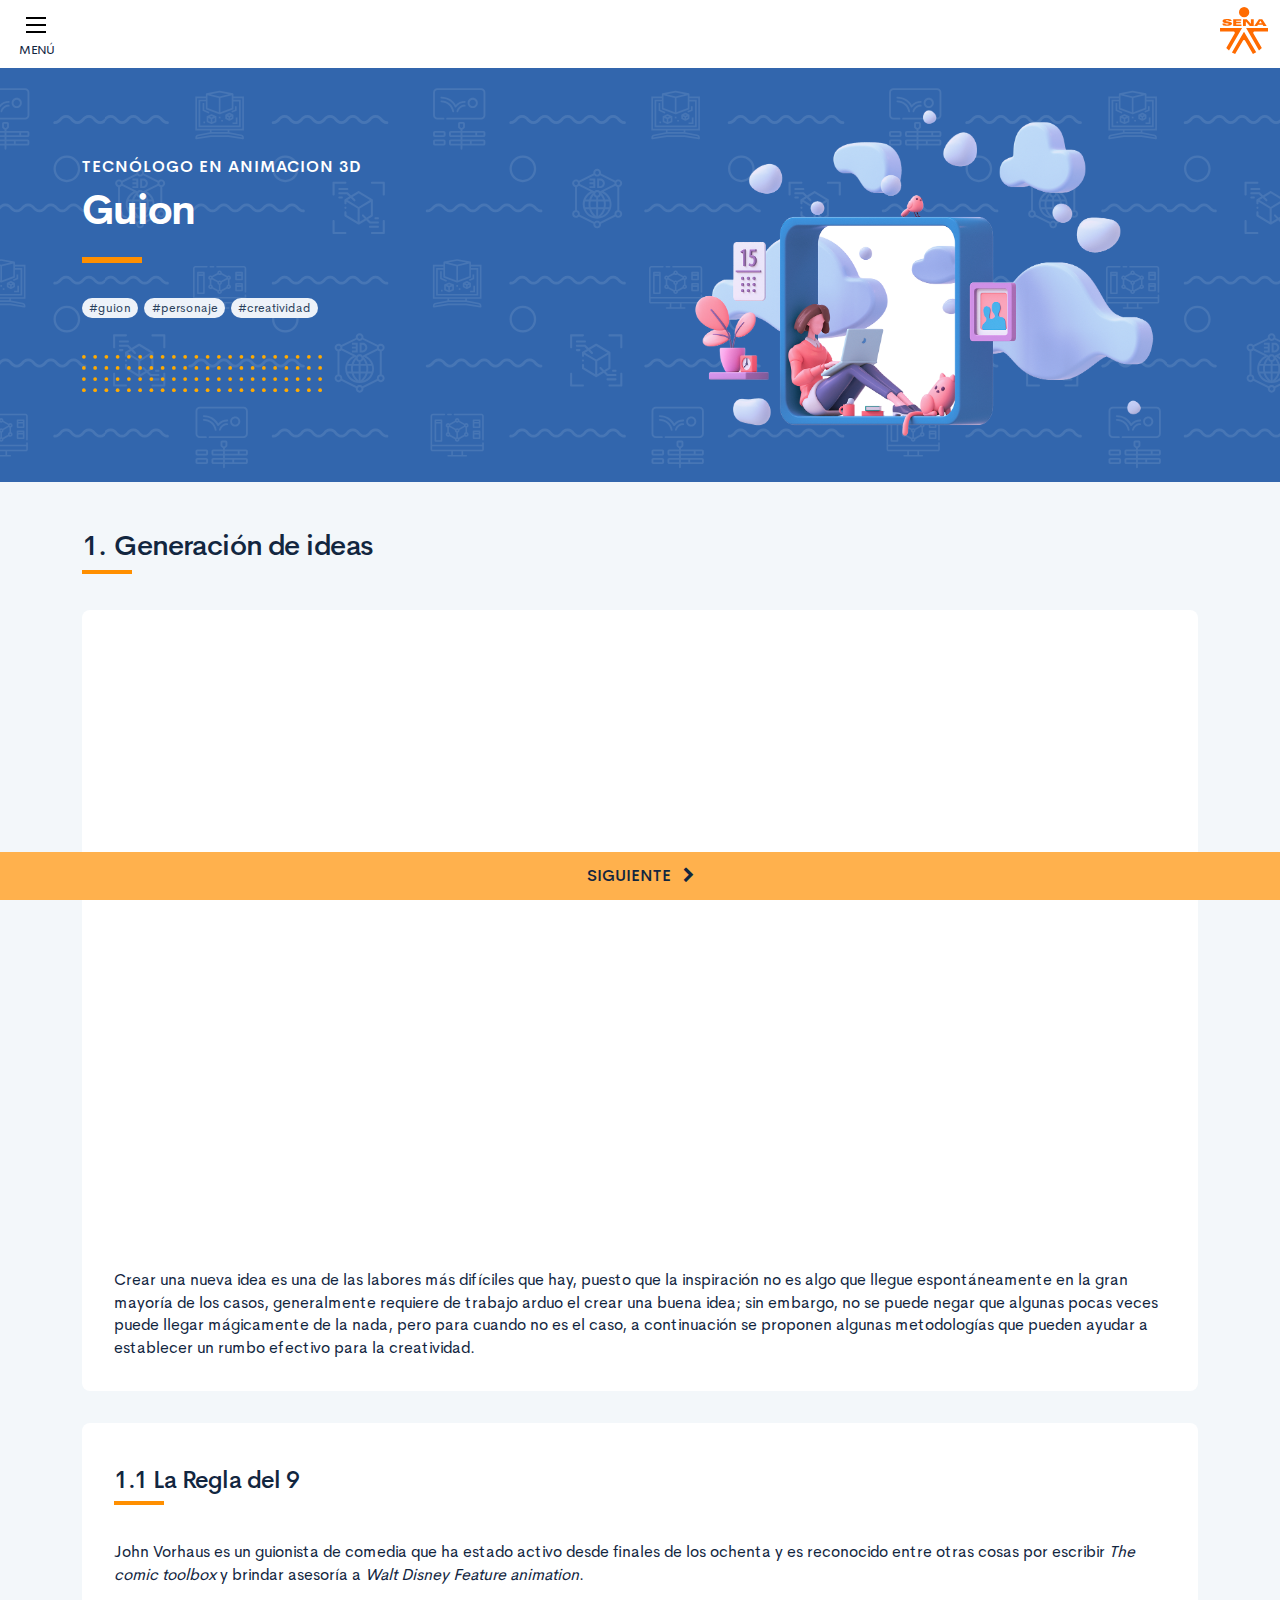
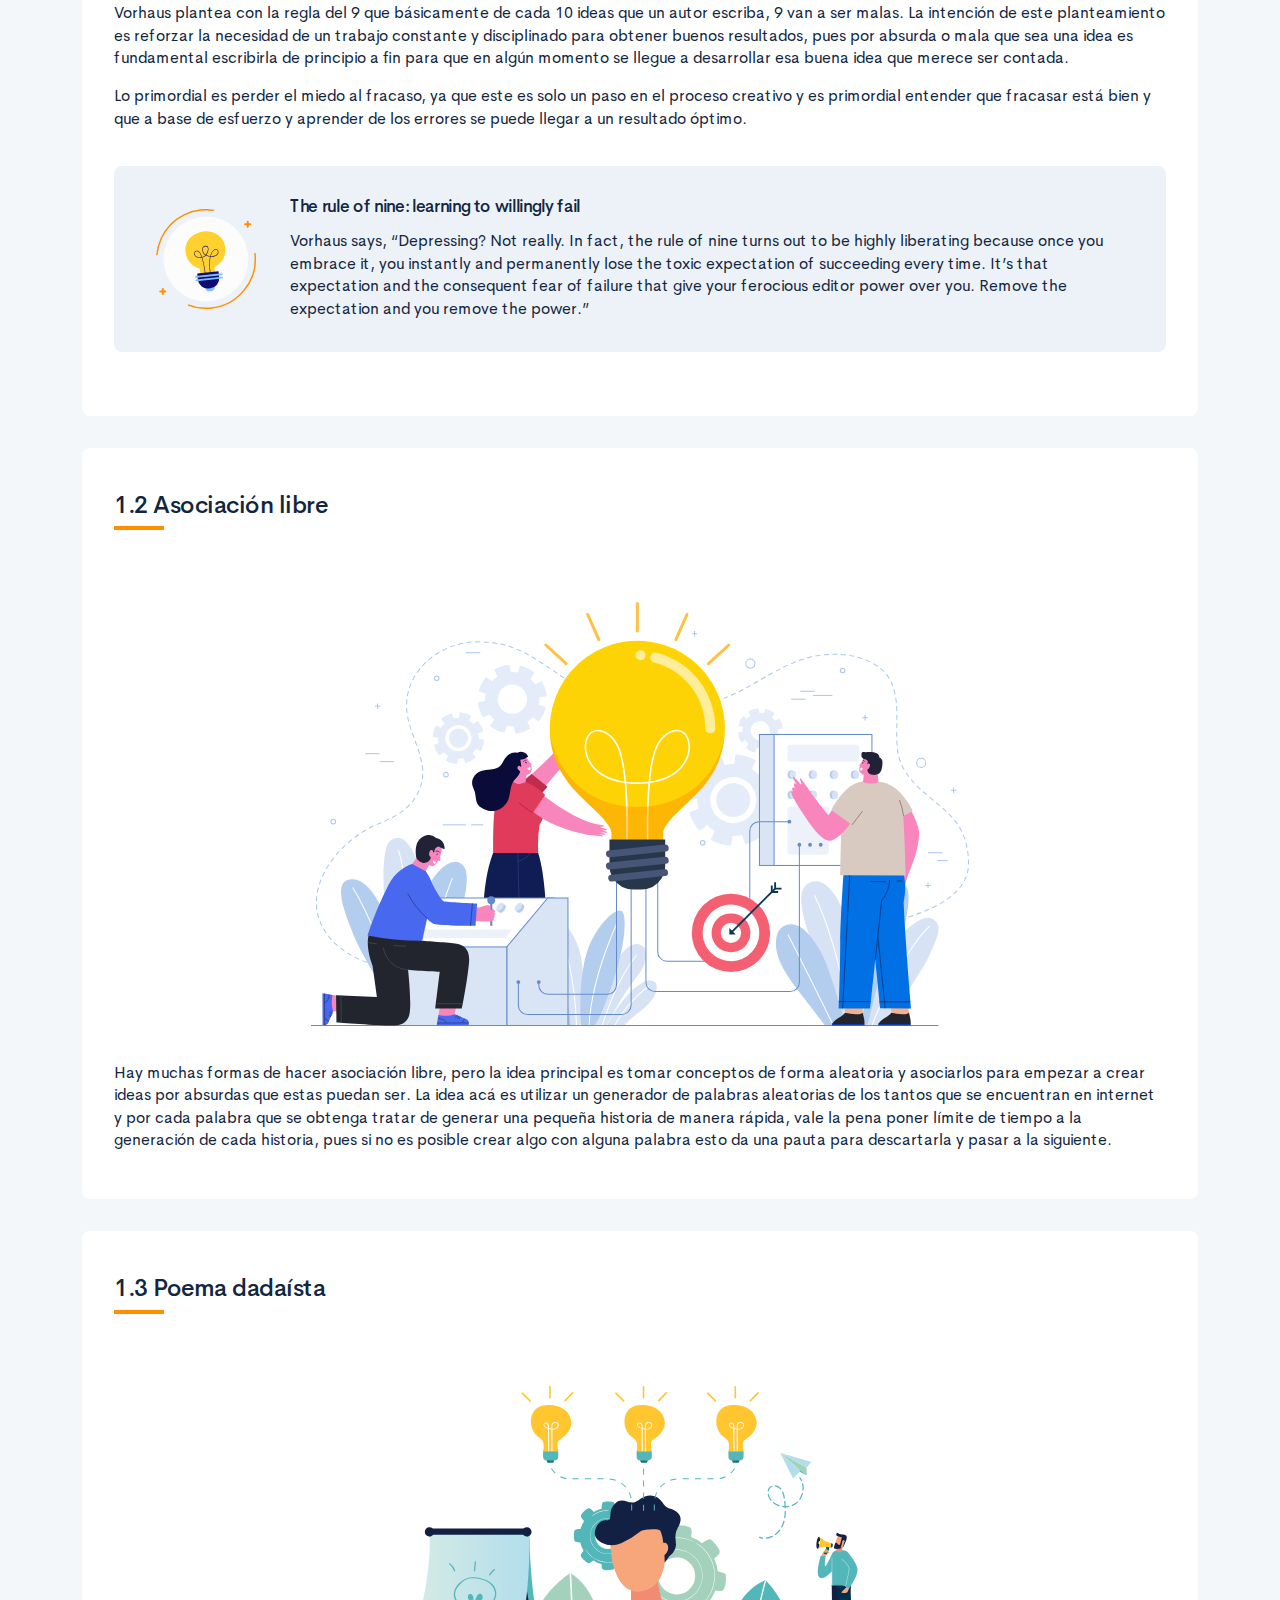
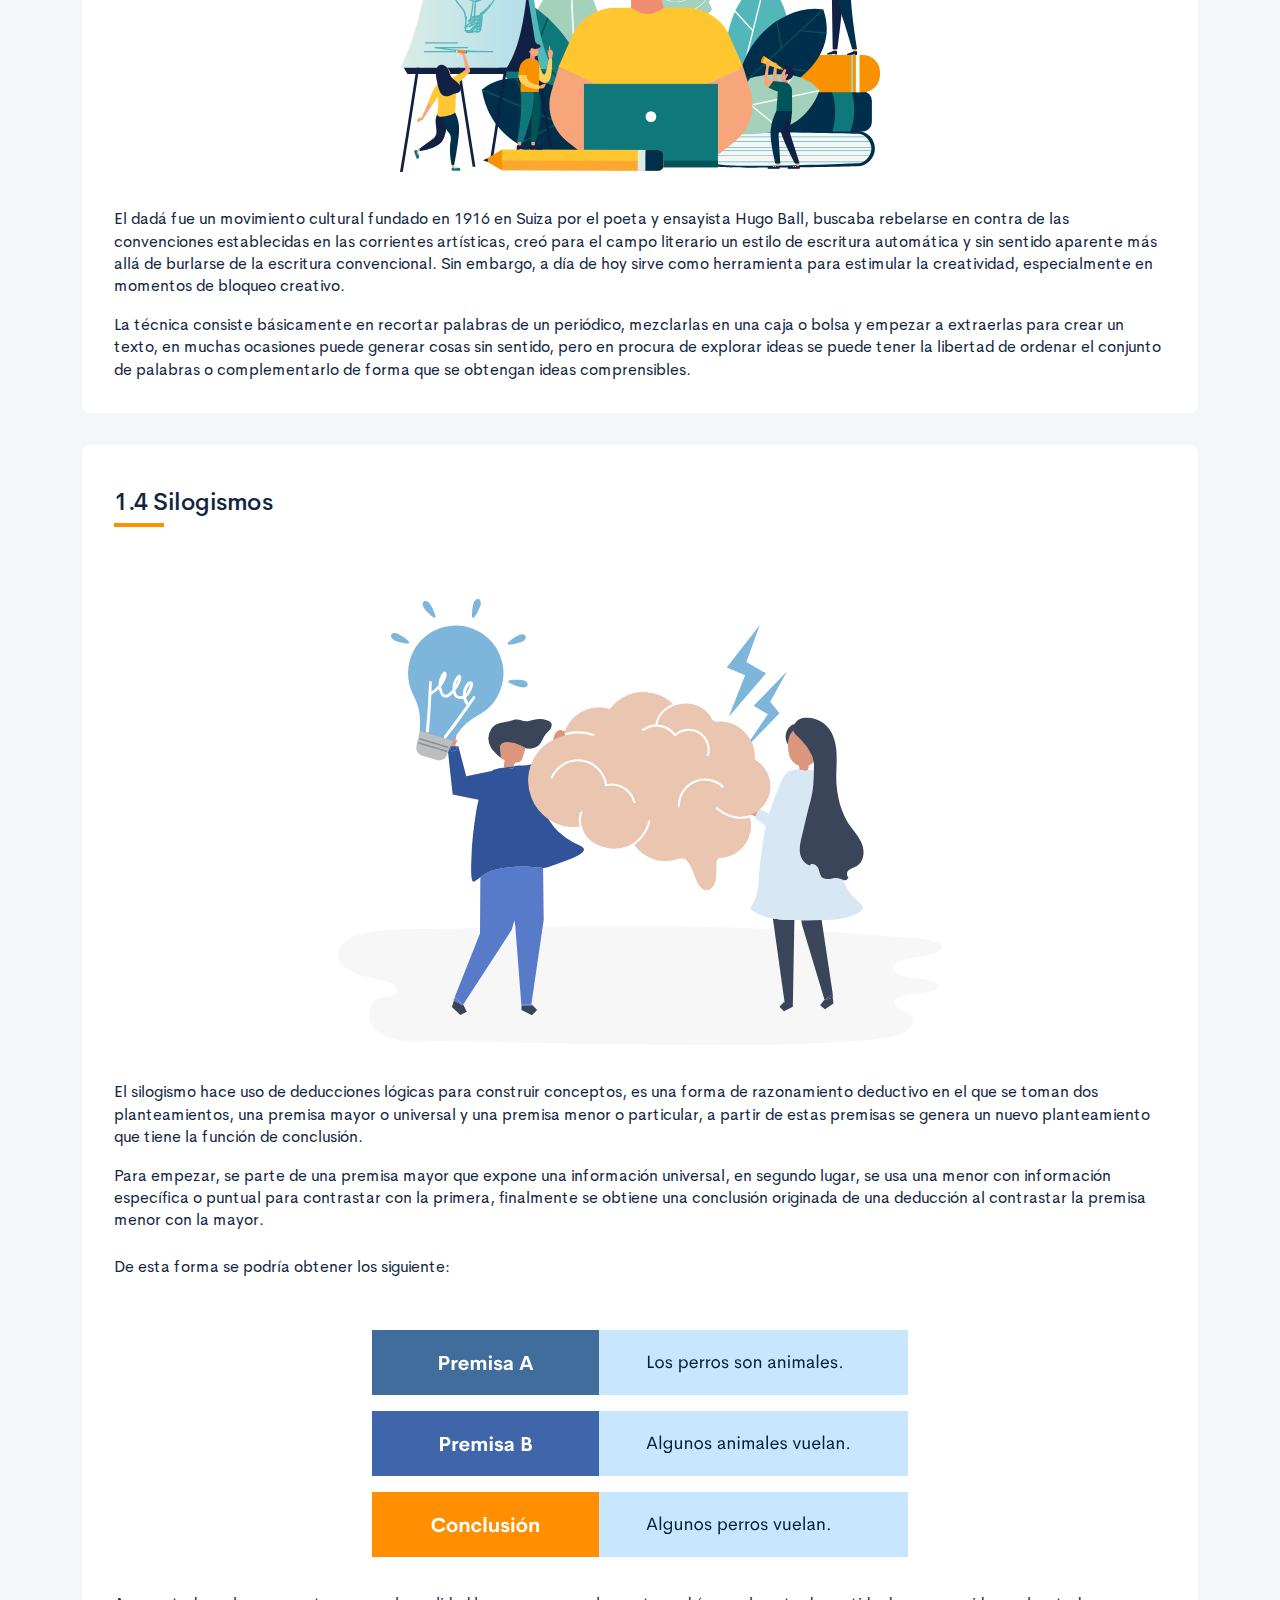
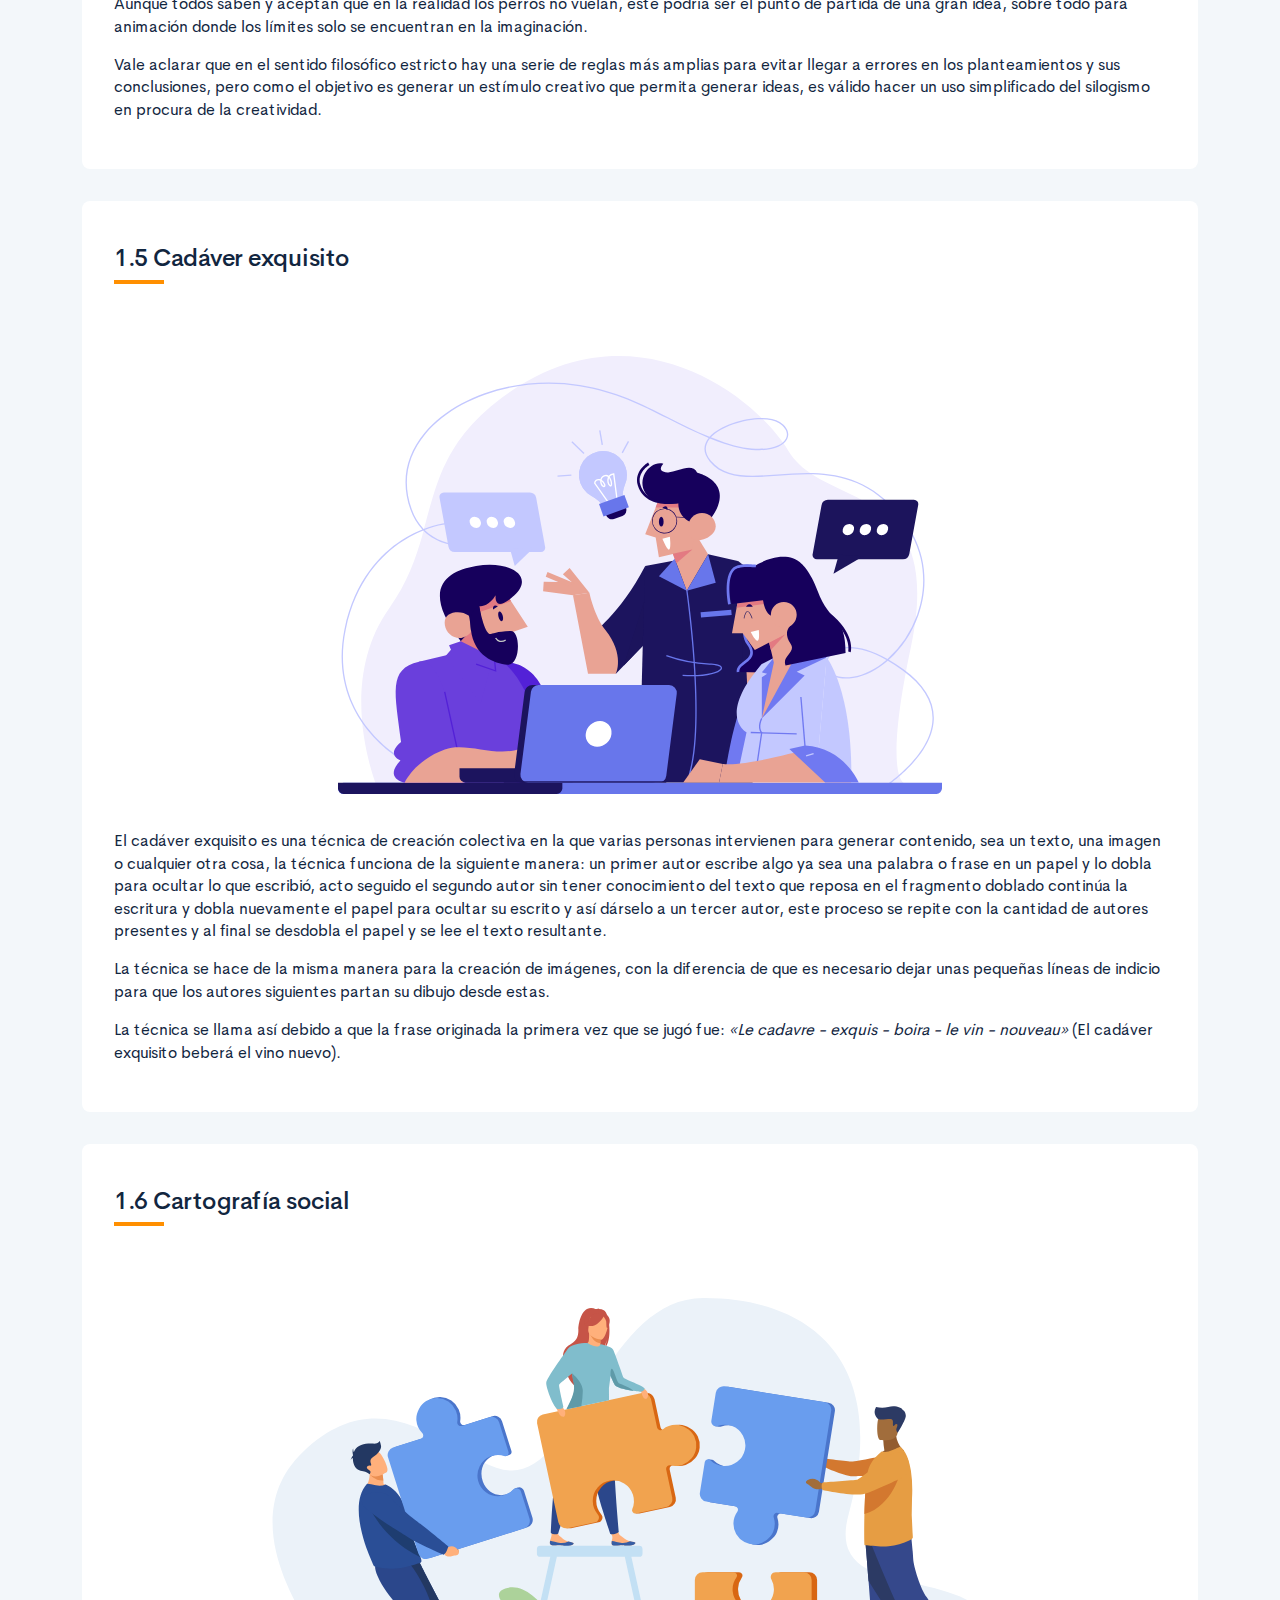
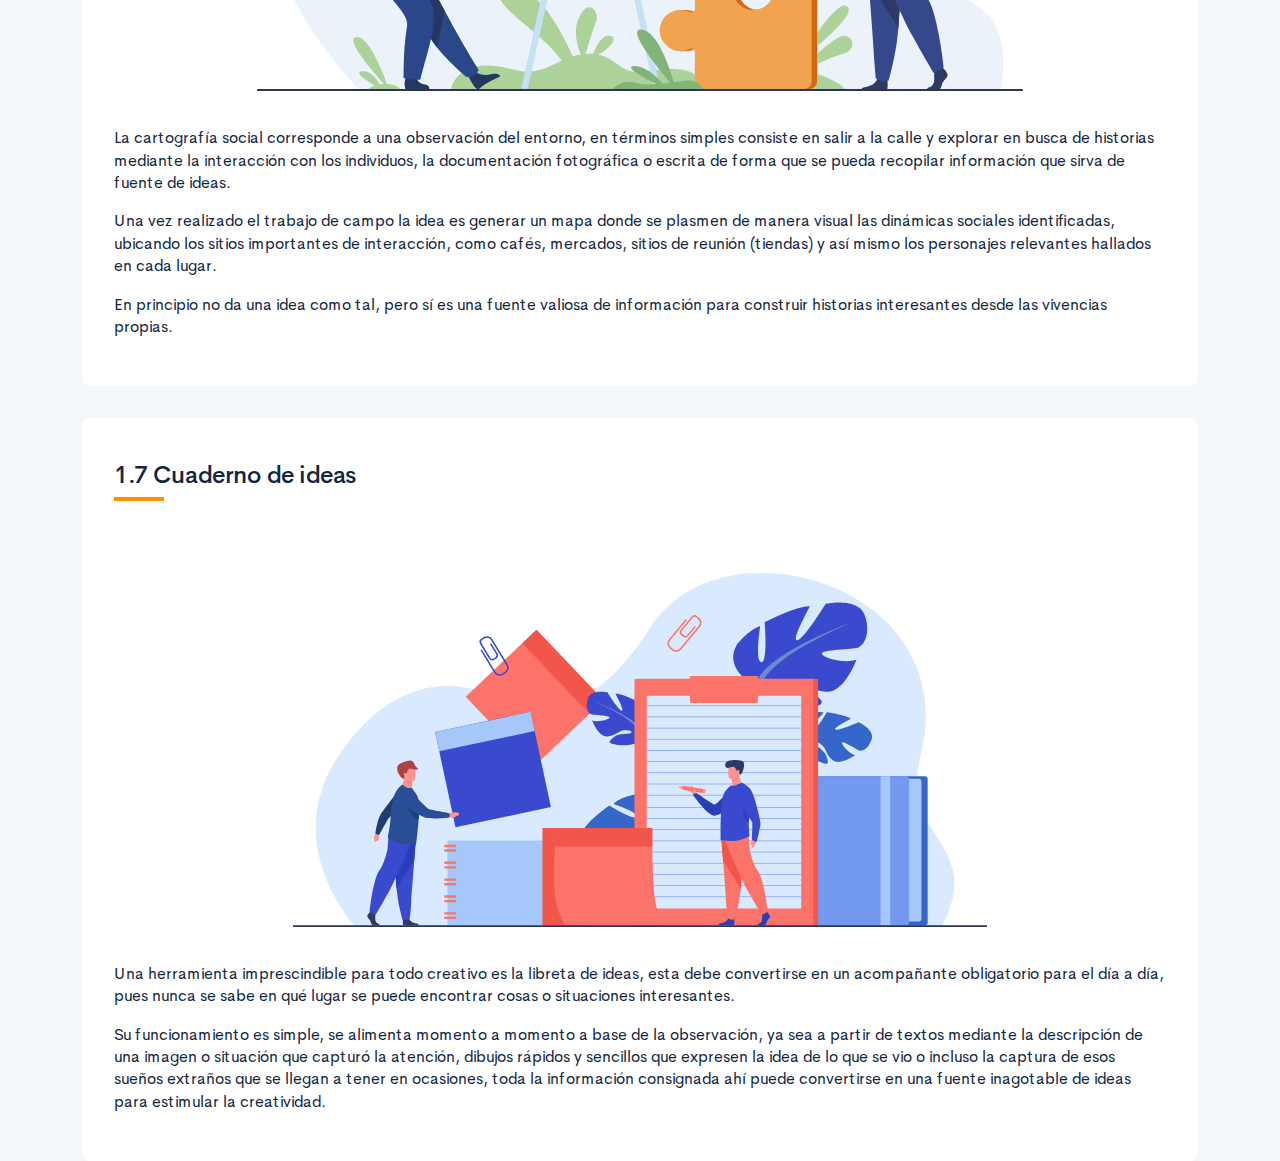
==== public/main.html @ d65a1744 "cargue inicial archivos" ====
<!DOCTYPE html>
<html lang="es">
    <head>
        <meta charset="UTF-8">
        <meta name="viewport" content="width=device-width, user-scalable=no, initial-scale=1.0, maximum-scale=1.0, minimum-scale=1.0">
        <title>Guion</title>
        <meta meta name="description" content="Equipo de Ecosistema de recursos educativos SENA encargado del desarrollo y rediseño de cursos virtuales de aprendizaje para el SENA.">
        <link rel="icon" type="image/svg+xml" href="assets/images/logos/senaLogo.svg">
        <link rel="stylesheet" href="assets/fonts/feather/feather.css">
        <link rel="stylesheet" href="assets/fonts/fontawesome/css/font-awesome.css">
        <link href="assets/css/fancybox.css" rel="stylesheet">
        <link href="assets/css/animate.css" rel="stylesheet">
        <link rel="stylesheet" href="assets/css/main.css">
    </head>
    <body class="theme-dark page-header-textura" id="page-main">
        <div class="page-main">
            <header class="sticky-top">
                <div class="page-topbar">
                    <div class="container-fluid">
                        <div class="d-flex justify-content-between align-items-center">
                            <div class="page-topbar__menu"><a class="page-topbar__menu-icon btn-menu-responsive" href="#"><span></span><span></span><span></span></a><span class="page-topbar__menu-title">MENÚ</span></div>
                            <div class="page-topbar__logo"><img class="img-fluid" src="assets/images/logos/senaLogo.svg" alt="Logo SENA"></div>
                        </div>
                    </div>
                </div>
            </header>
            <main class="mb-5">
                <div class="page-header" id="page-main-header">
                    <div class="page-textura">
                        <div class="container">
                            <div class="curso-portada">
                                <div class="row align-items-center">
                                    <div class="col-12 col-lg-6">
                                        <h3 class="curso-subtitulo" id="curso-titulo-componente">Tecnólogo en animacion 3D </h3>
                                        <h1 class="curso-titulo" id="curso-titulo-tema">Guion</h1>
                                        <div class="brand-line-primary"></div>
                                        <div class="keywords"><span class="badge badge-pill badge-light mr-2">#guion</span><span class="badge badge-pill badge-light mr-2">#personaje</span><span class="badge badge-pill badge-light mr-2">#creatividad</span></div>
                                        <div class="barra-dots mt-5"><img class="img-fluid" src="assets/images/header/icon_dots.svg" alt="alt" /></div>
                                    </div>
                                    <div class="col-12 col-lg-6 text-center">
                                        <div class="d-none d-lg-block"><img class="curso-imagen" src="assets/images/header/header_media.png" /></div>
                                    </div>
                                </div>
                            </div>
                        </div>
                    </div>
                </div>
                <div id="mainContent"></div>
            </main>
            <footer class="mt-5">
                <div class="page-control" id="page-control">
                    <div class="row justify-content-center align-items-center"><a class="page-control-link page-control-prev col py-3 text-center" id="back" href="#"><span>
                                <div class="fa fa-chevron-left mr-3"></div>Anterior
                            </span></a><a class="page-control-link page-control-next col py-3 text-center" id="next" href="#"><span>Siguiente<div class="fa fa-chevron-right ml-3"></div></span></a></div>
                </div>
            </footer>
        </div>
        <aside id="page-main-aside">
            <div class="aside-contenidos">
                <div class="aside-contenidos__header d-flex justify-content-between align-items-center">
                    <div class="aside-contenidos__titulo"><span> <i class="fa fa-list-ul mr-2"></i>Contenidos</span></div>
                    <div class="aside-contenidos__close d-md-none"><a class="page-main-aside__close icon btnclose m-0" href="#"></a></div>
                </div>
                <nav class="aside-contenidos__body">
                    <ul class="menu-main" id="menuMain"></ul>
                </nav>
            </div>
            <div class="aside-extra position-relative">
                <ul class="fixed-bottom menu-secondary" id="menuSecondary"></ul>
            </div>
        </aside>
        <script src="assets/js/vendor.js"></script>
        <script src="assets/js/global.js"> </script>
        <script src="assets/js/pages.js"> </script>
    </body>
</html>
---- public/assets/fonts/feather/feather.css ----
@font-face {
  font-family: 'Feather';
  src:
    url('fonts/Feather.ttf?sdxovp') format('truetype'),
    url('fonts/Feather.woff?sdxovp') format('woff'),
    url('fonts/Feather.svg?sdxovp#Feather') format('svg');
  font-weight: normal;
  font-style: normal;
}

.fe {
  /* use !important to prevent issues with browser extensions that change fonts */
  font-family: 'Feather' !important;
  speak: none;
  font-style: normal;
  font-weight: normal;
  font-variant: normal;
  text-transform: none;
  line-height: 1;

  /* Better Font Rendering =========== */
  -webkit-font-smoothing: antialiased;
  -moz-osx-font-smoothing: grayscale;
}

.fe-activity:before {
  content: "\e900";
}
.fe-airplay:before {
  content: "\e901";
}
.fe-alert-circle:before {
  content: "\e902";
}
.fe-alert-octagon:before {
  content: "\e903";
}
.fe-alert-triangle:before {
  content: "\e904";
}
.fe-align-center:before {
  content: "\e905";
}
.fe-align-justify:before {
  content: "\e906";
}
.fe-align-left:before {
  content: "\e907";
}
.fe-align-right:before {
  content: "\e908";
}
.fe-anchor:before {
  content: "\e909";
}
.fe-aperture:before {
  content: "\e90a";
}
.fe-archive:before {
  content: "\e90b";
}
.fe-arrow-down:before {
  content: "\e90c";
}
.fe-arrow-down-circle:before {
  content: "\e90d";
}
.fe-arrow-down-left:before {
  content: "\e90e";
}
.fe-arrow-down-right:before {
  content: "\e90f";
}
.fe-arrow-left:before {
  content: "\e910";
}
.fe-arrow-left-circle:before {
  content: "\e911";
}
.fe-arrow-right:before {
  content: "\e912";
}
.fe-arrow-right-circle:before {
  content: "\e913";
}
.fe-arrow-up:before {
  content: "\e914";
}
.fe-arrow-up-circle:before {
  content: "\e915";
}
.fe-arrow-up-left:before {
  content: "\e916";
}
.fe-arrow-up-right:before {
  content: "\e917";
}
.fe-at-sign:before {
  content: "\e918";
}
.fe-award:before {
  content: "\e919";
}
.fe-bar-chart:before {
  content: "\e91a";
}
.fe-bar-chart-2:before {
  content: "\e91b";
}
.fe-battery:before {
  content: "\e91c";
}
.fe-battery-charging:before {
  content: "\e91d";
}
.fe-bell:before {
  content: "\e91e";
}
.fe-bell-off:before {
  content: "\e91f";
}
.fe-bluetooth:before {
  content: "\e920";
}
.fe-bold:before {
  content: "\e921";
}
.fe-book:before {
  content: "\e922";
}
.fe-book-open:before {
  content: "\e923";
}
.fe-bookmark:before {
  content: "\e924";
}
.fe-box:before {
  content: "\e925";
}
.fe-briefcase:before {
  content: "\e926";
}
.fe-calendar:before {
  content: "\e927";
}
.fe-camera:before {
  content: "\e928";
}
.fe-camera-off:before {
  content: "\e929";
}
.fe-cast:before {
  content: "\e92a";
}
.fe-check:before {
  content: "\e92b";
}
.fe-check-circle:before {
  content: "\e92c";
}
.fe-check-square:before {
  content: "\e92d";
}
.fe-chevron-down:before {
  content: "\e92e";
}
.fe-chevron-left:before {
  content: "\e92f";
}
.fe-chevron-right:before {
  content: "\e930";
}
.fe-chevron-up:before {
  content: "\e931";
}
.fe-chevrons-down:before {
  content: "\e932";
}
.fe-chevrons-left:before {
  content: "\e933";
}
.fe-chevrons-right:before {
  content: "\e934";
}
.fe-chevrons-up:before {
  content: "\e935";
}
.fe-chrome:before {
  content: "\e936";
}
.fe-circle:before {
  content: "\e937";
}
.fe-clipboard:before {
  content: "\e938";
}
.fe-clock:before {
  content: "\e939";
}
.fe-cloud:before {
  content: "\e93a";
}
.fe-cloud-drizzle:before {
  content: "\e93b";
}
.fe-cloud-lightning:before {
  content: "\e93c";
}
.fe-cloud-off:before {
  content: "\e93d";
}
.fe-cloud-rain:before {
  content: "\e93e";
}
.fe-cloud-snow:before {
  content: "\e93f";
}
.fe-code:before {
  content: "\e940";
}
.fe-codepen:before {
  content: "\e941";
}
.fe-command:before {
  content: "\e942";
}
.fe-compass:before {
  content: "\e943";
}
.fe-copy:before {
  content: "\e944";
}
.fe-corner-down-left:before {
  content: "\e945";
}
.fe-corner-down-right:before {
  content: "\e946";
}
.fe-corner-left-down:before {
  content: "\e947";
}
.fe-corner-left-up:before {
  content: "\e948";
}
.fe-corner-right-down:before {
  content: "\e949";
}
.fe-corner-right-up:before {
  content: "\e94a";
}
.fe-corner-up-left:before {
  content: "\e94b";
}
.fe-corner-up-right:before {
  content: "\e94c";
}
.fe-cpu:before {
  content: "\e94d";
}
.fe-credit-card:before {
  content: "\e94e";
}
.fe-crop:before {
  content: "\e94f";
}
.fe-crosshair:before {
  content: "\e950";
}
.fe-database:before {
  content: "\e951";
}
.fe-delete:before {
  content: "\e952";
}
.fe-disc:before {
  content: "\e953";
}
.fe-dollar-sign:before {
  content: "\e954";
}
.fe-download:before {
  content: "\e955";
}
.fe-download-cloud:before {
  content: "\e956";
}
.fe-droplet:before {
  content: "\e957";
}
.fe-edit:before {
  content: "\e958";
}
.fe-edit-2:before {
  content: "\e959";
}
.fe-edit-3:before {
  content: "\e95a";
}
.fe-external-link:before {
  content: "\e95b";
}
.fe-eye:before {
  content: "\e95c";
}
.fe-eye-off:before {
  content: "\e95d";
}
.fe-facebook:before {
  content: "\e95e";
}
.fe-fast-forward:before {
  content: "\e95f";
}
.fe-feather:before {
  content: "\e960";
}
.fe-file:before {
  content: "\e961";
}
.fe-file-minus:before {
  content: "\e962";
}
.fe-file-plus:before {
  content: "\e963";
}
.fe-file-text:before {
  content: "\e964";
}
.fe-film:before {
  content: "\e965";
}
.fe-filter:before {
  content: "\e966";
}
.fe-flag:before {
  content: "\e967";
}
.fe-folder:before {
  content: "\e968";
}
.fe-folder-minus:before {
  content: "\e969";
}
.fe-folder-plus:before {
  content: "\e96a";
}
.fe-gift:before {
  content: "\e96b";
}
.fe-git-branch:before {
  content: "\e96c";
}
.fe-git-commit:before {
  content: "\e96d";
}
.fe-git-merge:before {
  content: "\e96e";
}
.fe-git-pull-request:before {
  content: "\e96f";
}
.fe-github:before {
  content: "\e970";
}
.fe-gitlab:before {
  content: "\e971";
}
.fe-globe:before {
  content: "\e972";
}
.fe-grid:before {
  content: "\e973";
}
.fe-hard-drive:before {
  content: "\e974";
}
.fe-hash:before {
  content: "\e975";
}
.fe-headphones:before {
  content: "\e976";
}
.fe-heart:before {
  content: "\e977";
}
.fe-help-circle:before {
  content: "\e978";
}
.fe-home:before {
  content: "\e979";
}
.fe-image:before {
  content: "\e97a";
}
.fe-inbox:before {
  content: "\e97b";
}
.fe-info:before {
  content: "\e97c";
}
.fe-instagram:before {
  content: "\e97d";
}
.fe-italic:before {
  content: "\e97e";
}
.fe-layers:before {
  content: "\e97f";
}
.fe-layout:before {
  content: "\e980";
}
.fe-life-buoy:before {
  content: "\e981";
}
.fe-link:before {
  content: "\e982";
}
.fe-link-2:before {
  content: "\e983";
}
.fe-linkedin:before {
  content: "\e984";
}
.fe-list:before {
  content: "\e985";
}
.fe-loader:before {
  content: "\e986";
}
.fe-lock:before {
  content: "\e987";
}
.fe-log-in:before {
  content: "\e988";
}
.fe-log-out:before {
  content: "\e989";
}
.fe-mail:before {
  content: "\e98a";
}
.fe-map:before {
  content: "\e98b";
}
.fe-map-pin:before {
  content: "\e98c";
}
.fe-maximize:before {
  content: "\e98d";
}
.fe-maximize-2:before {
  content: "\e98e";
}
.fe-menu:before {
  content: "\e98f";
}
.fe-message-circle:before {
  content: "\e990";
}
.fe-message-square:before {
  content: "\e991";
}
.fe-mic:before {
  content: "\e992";
}
.fe-mic-off:before {
  content: "\e993";
}
.fe-minimize:before {
  content: "\e994";
}
.fe-minimize-2:before {
  content: "\e995";
}
.fe-minus:before {
  content: "\e996";
}
.fe-minus-circle:before {
  content: "\e997";
}
.fe-minus-square:before {
  content: "\e998";
}
.fe-monitor:before {
  content: "\e999";
}
.fe-moon:before {
  content: "\e99a";
}
.fe-more-horizontal:before {
  content: "\e99b";
}
.fe-more-vertical:before {
  content: "\e99c";
}
.fe-move:before {
  content: "\e99d";
}
.fe-music:before {
  content: "\e99e";
}
.fe-navigation:before {
  content: "\e99f";
}
.fe-navigation-2:before {
  content: "\e9a0";
}
.fe-octagon:before {
  content: "\e9a1";
}
.fe-package:before {
  content: "\e9a2";
}
.fe-paperclip:before {
  content: "\e9a3";
}
.fe-pause:before {
  content: "\e9a4";
}
.fe-pause-circle:before {
  content: "\e9a5";
}
.fe-percent:before {
  content: "\e9a6";
}
.fe-phone:before {
  content: "\e9a7";
}
.fe-phone-call:before {
  content: "\e9a8";
}
.fe-phone-forwarded:before {
  content: "\e9a9";
}
.fe-phone-incoming:before {
  content: "\e9aa";
}
.fe-phone-missed:before {
  content: "\e9ab";
}
.fe-phone-off:before {
  content: "\e9ac";
}
.fe-phone-outgoing:before {
  content: "\e9ad";
}
.fe-pie-chart:before {
  content: "\e9ae";
}
.fe-play:before {
  content: "\e9af";
}
.fe-play-circle:before {
  content: "\e9b0";
}
.fe-plus:before {
  content: "\e9b1";
}
.fe-plus-circle:before {
  content: "\e9b2";
}
.fe-plus-square:before {
  content: "\e9b3";
}
.fe-pocket:before {
  content: "\e9b4";
}
.fe-power:before {
  content: "\e9b5";
}
.fe-printer:before {
  content: "\e9b6";
}
.fe-radio:before {
  content: "\e9b7";
}
.fe-refresh-ccw:before {
  content: "\e9b8";
}
.fe-refresh-cw:before {
  content: "\e9b9";
}
.fe-repeat:before {
  content: "\e9ba";
}
.fe-rewind:before {
  content: "\e9bb";
}
.fe-rotate-ccw:before {
  content: "\e9bc";
}
.fe-rotate-cw:before {
  content: "\e9bd";
}
.fe-rss:before {
  content: "\e9be";
}
.fe-save:before {
  content: "\e9bf";
}
.fe-scissors:before {
  content: "\e9c0";
}
.fe-search:before {
  content: "\e9c1";
}
.fe-send:before {
  content: "\e9c2";
}
.fe-server:before {
  content: "\e9c3";
}
.fe-settings:before {
  content: "\e9c4";
}
.fe-share:before {
  content: "\e9c5";
}
.fe-share-2:before {
  content: "\e9c6";
}
.fe-shield:before {
  content: "\e9c7";
}
.fe-shield-off:before {
  content: "\e9c8";
}
.fe-shopping-bag:before {
  content: "\e9c9";
}
.fe-shopping-cart:before {
  content: "\e9ca";
}
.fe-shuffle:before {
  content: "\e9cb";
}
.fe-sidebar:before {
  content: "\e9cc";
}
.fe-skip-back:before {
  content: "\e9cd";
}
.fe-skip-forward:before {
  content: "\e9ce";
}
.fe-slack:before {
  content: "\e9cf";
}
.fe-slash:before {
  content: "\e9d0";
}
.fe-sliders:before {
  content: "\e9d1";
}
.fe-smartphone:before {
  content: "\e9d2";
}
.fe-speaker:before {
  content: "\e9d3";
}
.fe-square:before {
  content: "\e9d4";
}
.fe-star:before {
  content: "\e9d5";
}
.fe-stop-circle:before {
  content: "\e9d6";
}
.fe-sun:before {
  content: "\e9d7";
}
.fe-sunrise:before {
  content: "\e9d8";
}
.fe-sunset:before {
  content: "\e9d9";
}
.fe-tablet:before {
  content: "\e9da";
}
.fe-tag:before {
  content: "\e9db";
}
.fe-target:before {
  content: "\e9dc";
}
.fe-terminal:before {
  content: "\e9dd";
}
.fe-thermometer:before {
  content: "\e9de";
}
.fe-thumbs-down:before {
  content: "\e9df";
}
.fe-thumbs-up:before {
  content: "\e9e0";
}
.fe-toggle-left:before {
  content: "\e9e1";
}
.fe-toggle-right:before {
  content: "\e9e2";
}
.fe-trash:before {
  content: "\e9e3";
}
.fe-trash-2:before {
  content: "\e9e4";
}
.fe-trending-down:before {
  content: "\e9e5";
}
.fe-trending-up:before {
  content: "\e9e6";
}
.fe-triangle:before {
  content: "\e9e7";
}
.fe-truck:before {
  content: "\e9e8";
}
.fe-tv:before {
  content: "\e9e9";
}
.fe-twitter:before {
  content: "\e9ea";
}
.fe-type:before {
  content: "\e9eb";
}
.fe-umbrella:before {
  content: "\e9ec";
}
.fe-underline:before {
  content: "\e9ed";
}
.fe-unlock:before {
  content: "\e9ee";
}
.fe-upload:before {
  content: "\e9ef";
}
.fe-upload-cloud:before {
  content: "\e9f0";
}
.fe-user:before {
  content: "\e9f1";
}
.fe-user-check:before {
  content: "\e9f2";
}
.fe-user-minus:before {
  content: "\e9f3";
}
.fe-user-plus:before {
  content: "\e9f4";
}
.fe-user-x:before {
  content: "\e9f5";
}
.fe-users:before {
  content: "\e9f6";
}
.fe-video:before {
  content: "\e9f7";
}
.fe-video-off:before {
  content: "\e9f8";
}
.fe-voicemail:before {
  content: "\e9f9";
}
.fe-volume:before {
  content: "\e9fa";
}
.fe-volume-1:before {
  content: "\e9fb";
}
.fe-volume-2:before {
  content: "\e9fc";
}
.fe-volume-x:before {
  content: "\e9fd";
}
.fe-watch:before {
  content: "\e9fe";
}
.fe-wifi:before {
  content: "\e9ff";
}
.fe-wifi-off:before {
  content: "\ea00";
}
.fe-wind:before {
  content: "\ea01";
}
.fe-x:before {
  content: "\ea02";
}
.fe-x-circle:before {
  content: "\ea03";
}
.fe-x-square:before {
  content: "\ea04";
}
.fe-youtube:before {
  content: "\ea05";
}
.fe-zap:before {
  content: "\ea06";
}
.fe-zap-off:before {
  content: "\ea07";
}
.fe-zoom-in:before {
  content: "\ea08";
}
.fe-zoom-out:before {
  content: "\ea09";
}
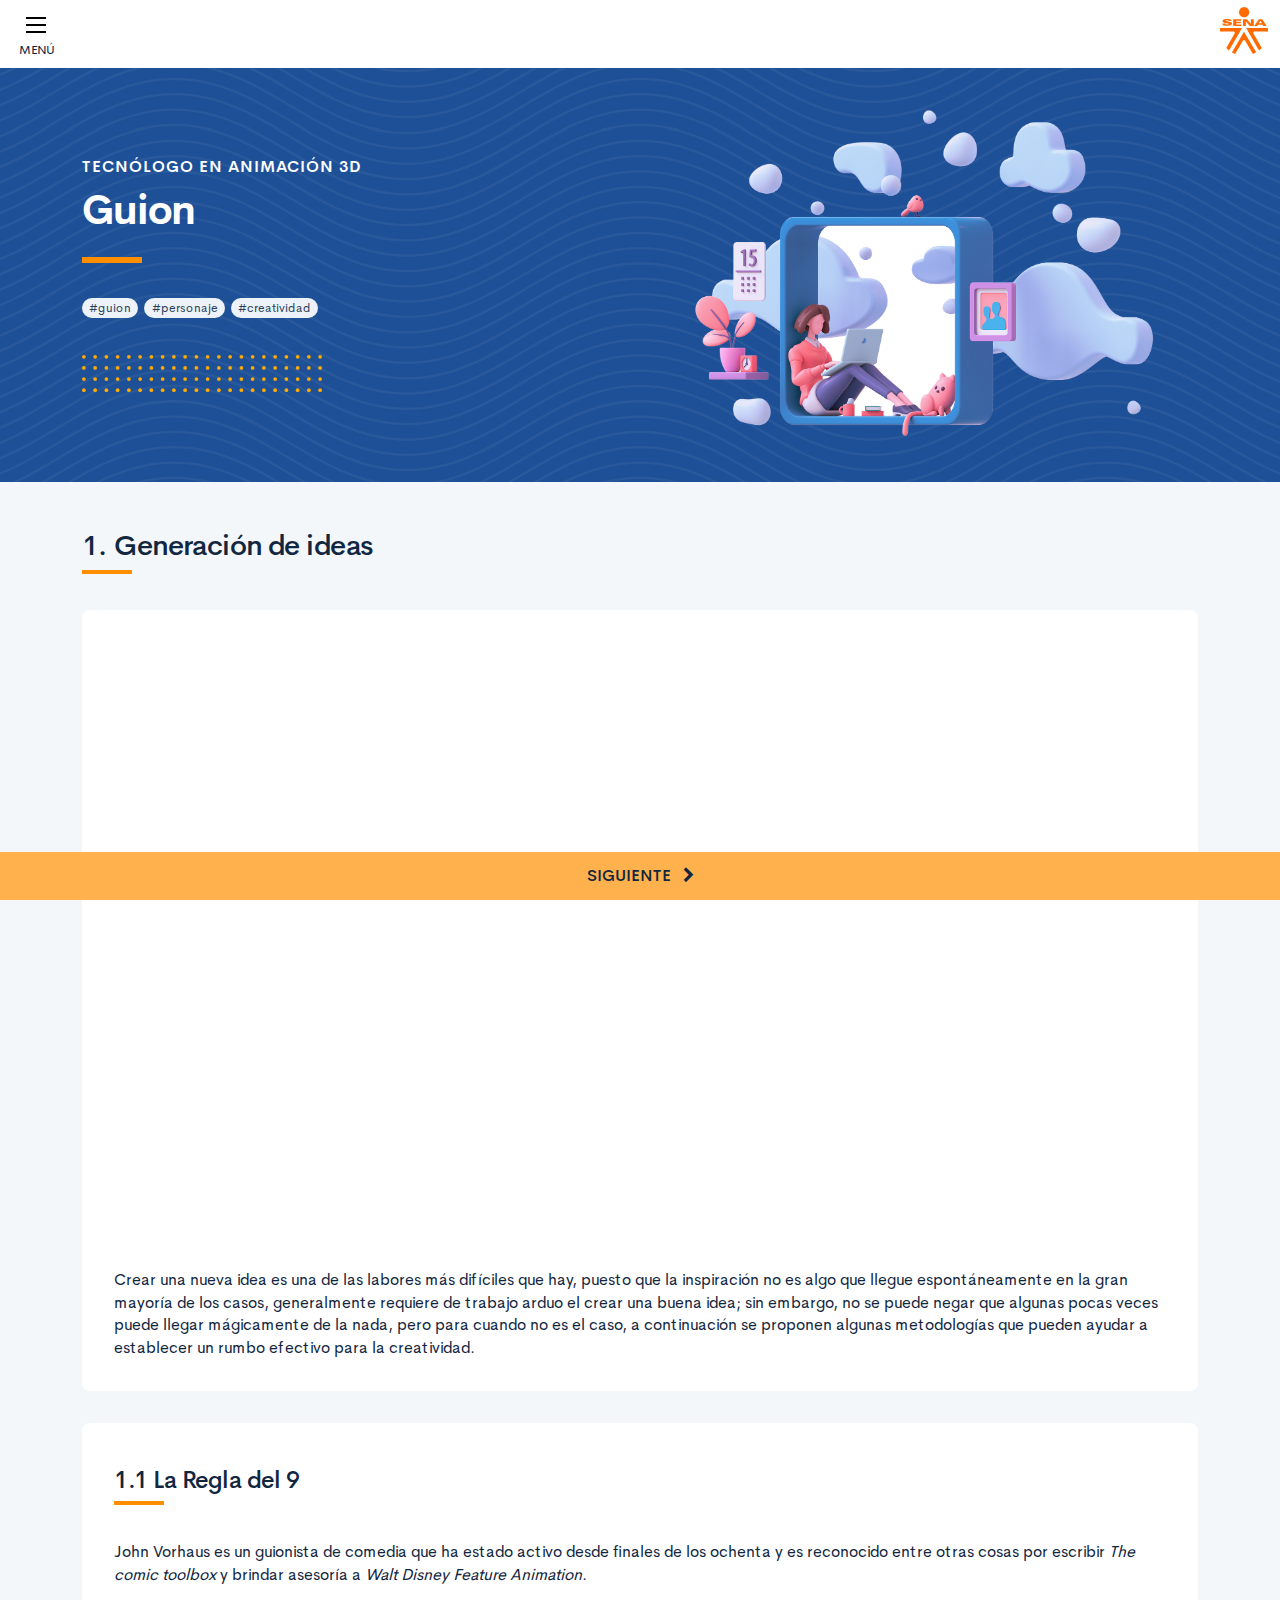
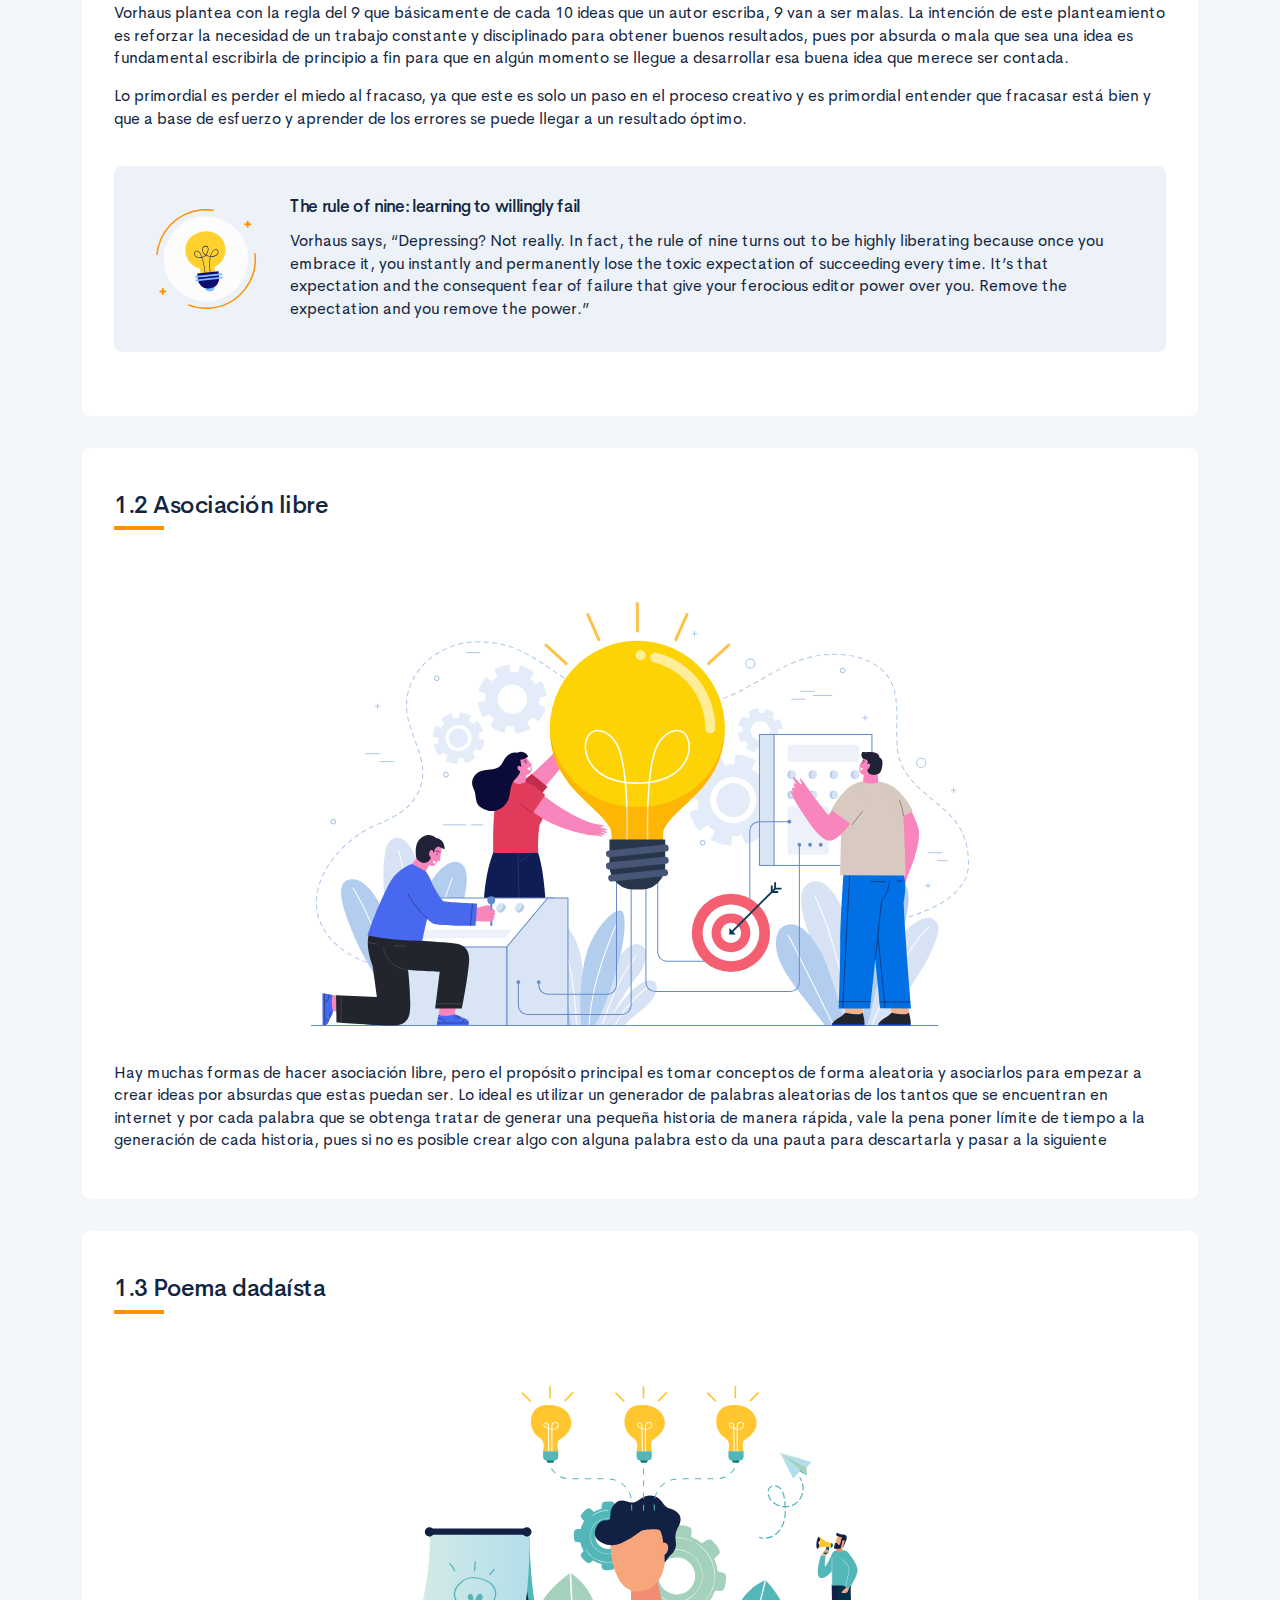
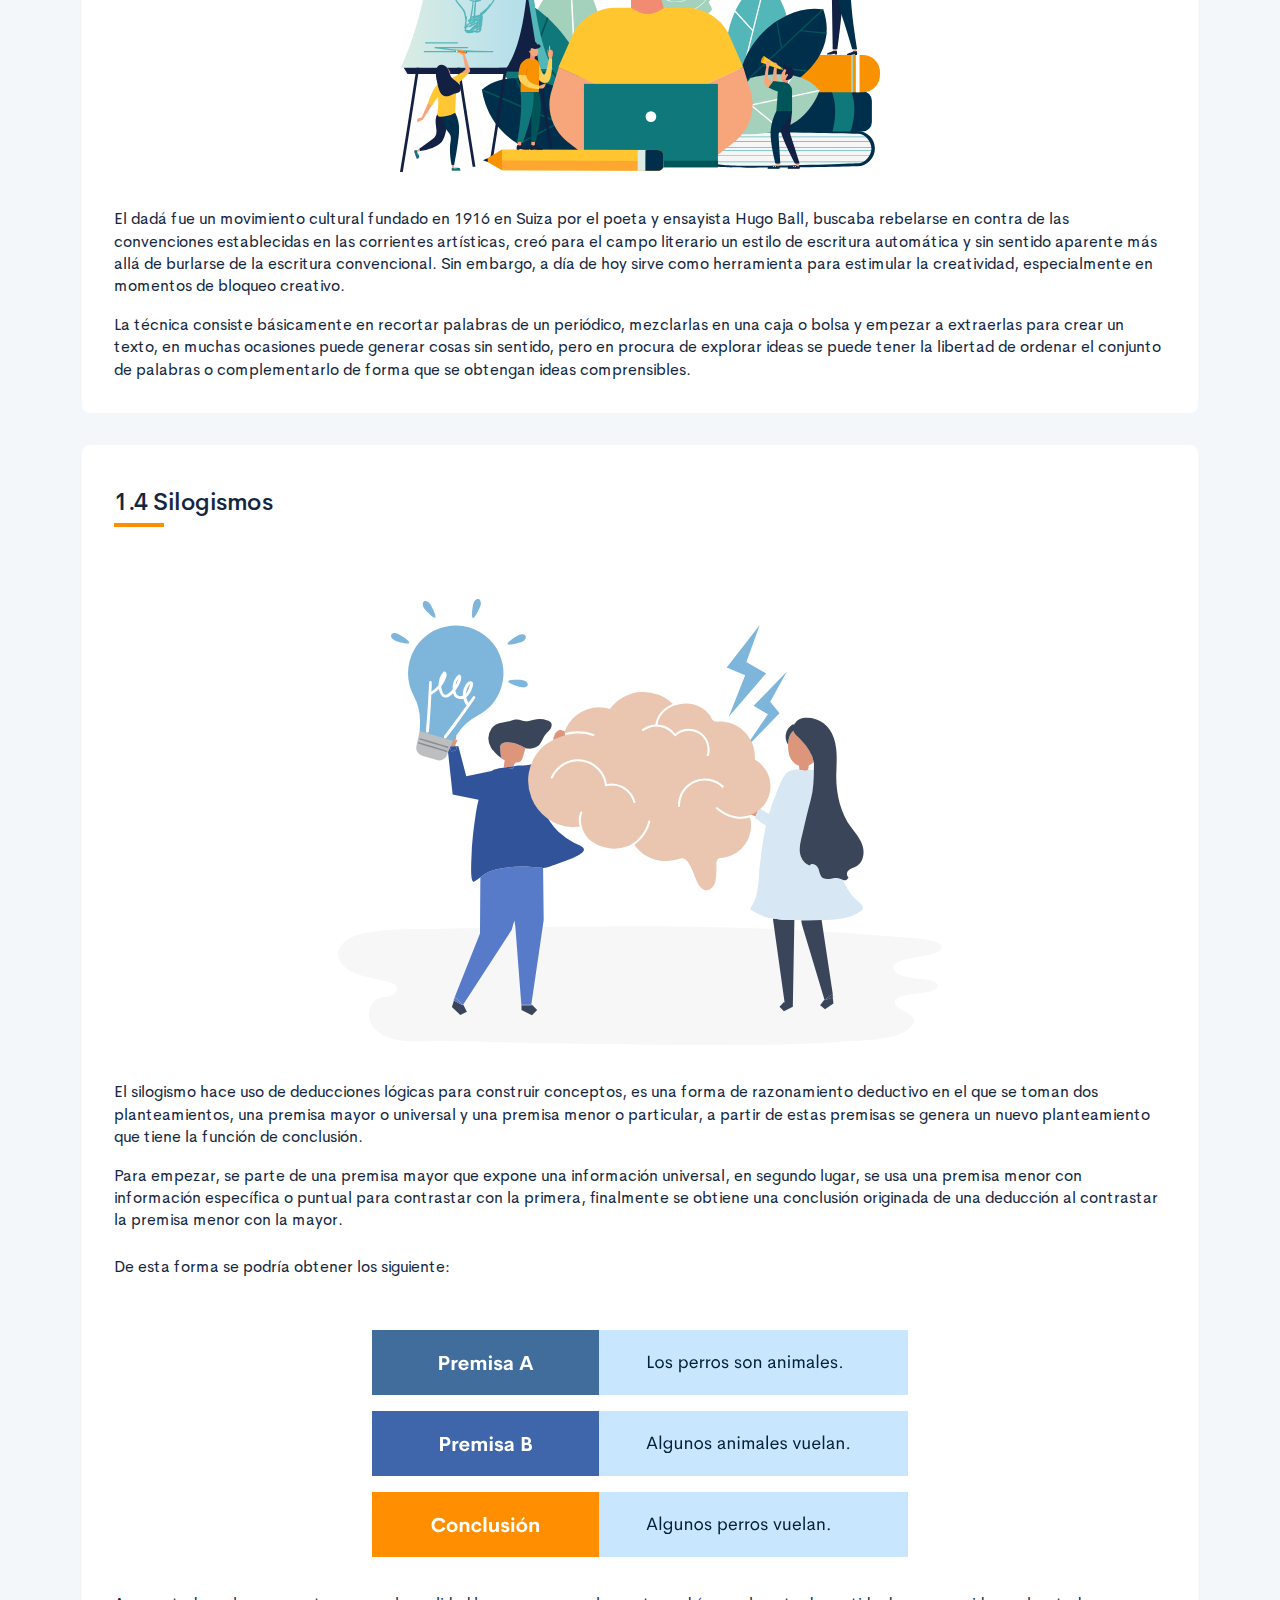
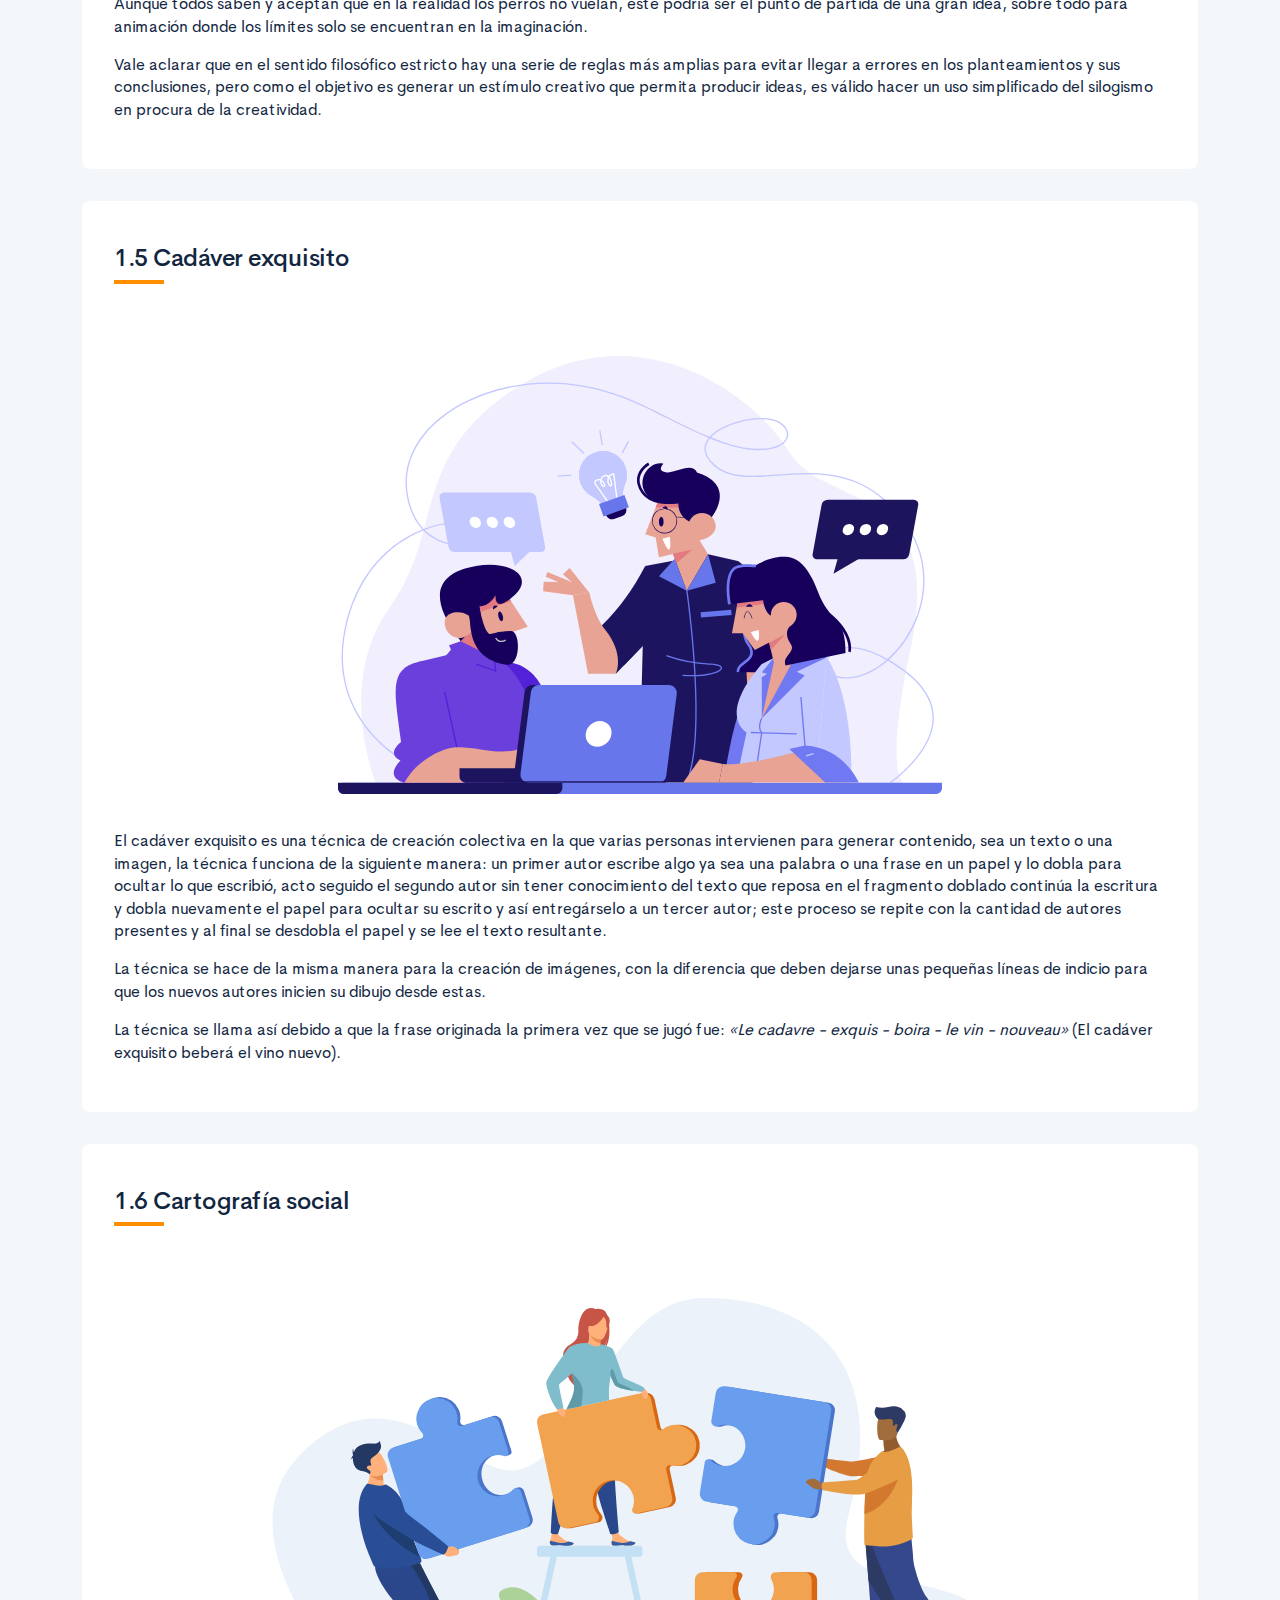
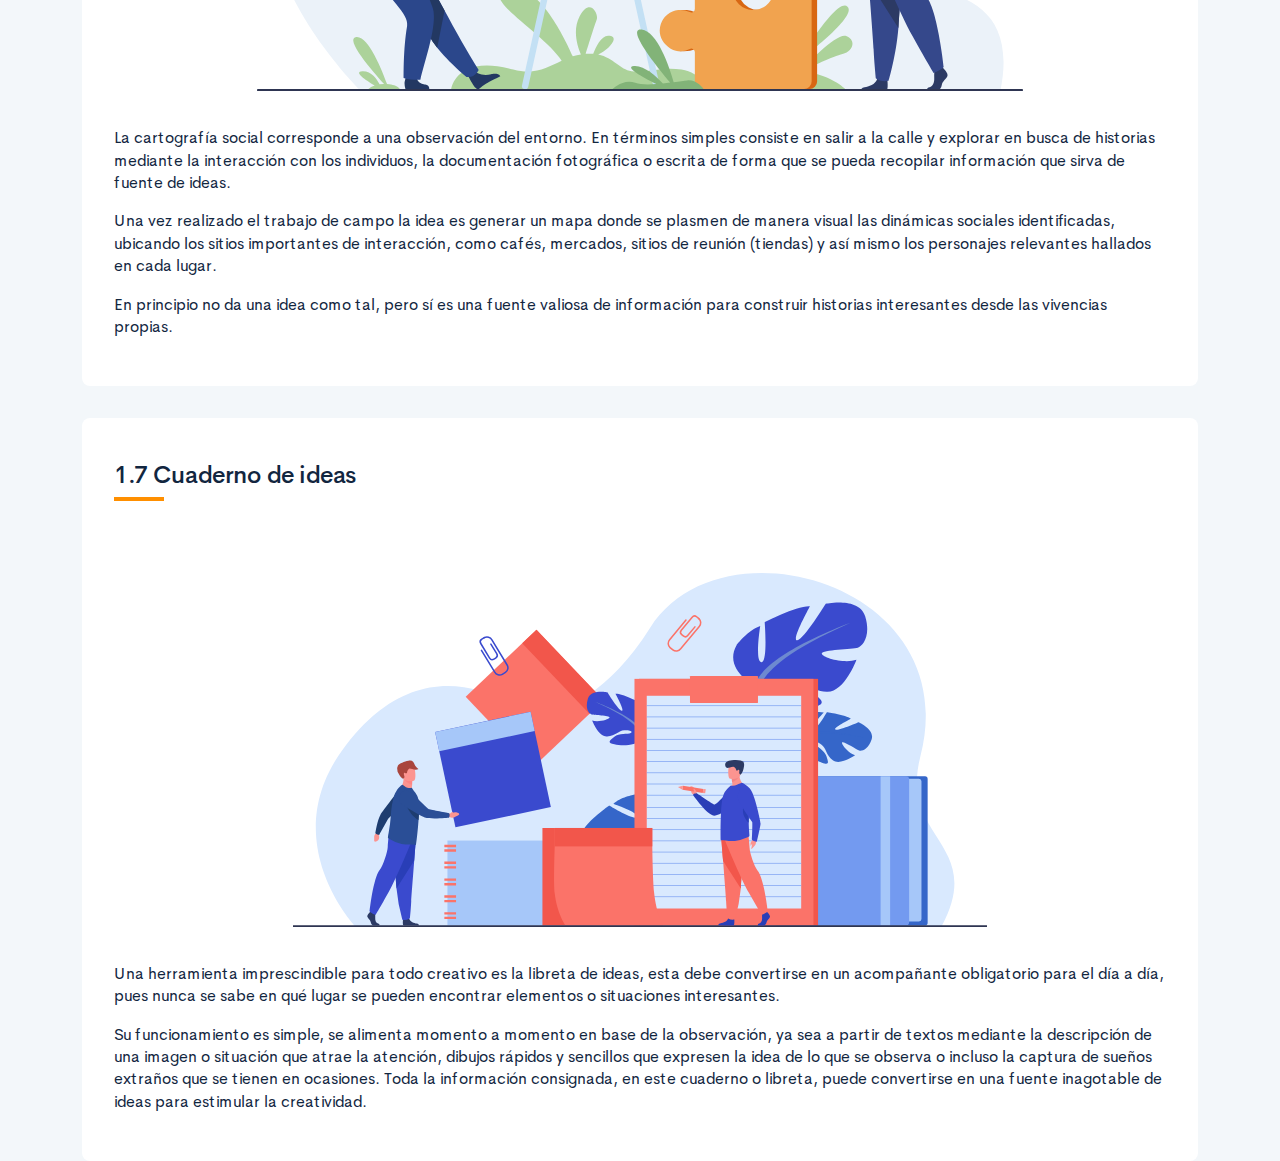
==== commit d8af6596: "Ajustes de contenido" ====
--- a/public/main.html
+++ b/public/main.html
@@ -31,7 +31,7 @@
                             <div class="curso-portada">
                                 <div class="row align-items-center">
                                     <div class="col-12 col-lg-6">
-                                        <h3 class="curso-subtitulo" id="curso-titulo-componente">Tecnólogo en animacion 3D </h3>
+                                        <h3 class="curso-subtitulo" id="curso-titulo-componente">Tecnólogo en animación 3D </h3>
                                         <h1 class="curso-titulo" id="curso-titulo-tema">Guion</h1>
                                         <div class="brand-line-primary"></div>
                                         <div class="keywords"><span class="badge badge-pill badge-light mr-2">#guion</span><span class="badge badge-pill badge-light mr-2">#personaje</span><span class="badge badge-pill badge-light mr-2">#creatividad</span></div>
--- a/public/assets/css/main.css
+++ b/public/assets/css/main.css
@@ -3,6 +3,6 @@
  * Copyright 2011-2019 The Bootstrap Authors
  * Copyright 2011-2019 Twitter, Inc.
  * Licensed under MIT (https://github.com/twbs/bootstrap/blob/master/LICENSE)
- */:root{--blue: #2C7BE5;--indigo: #727cf5;--purple: #6b5eae;--pink: #ff679b;--red: #E63757;--orange: #fd7e14;--yellow: #F6C343;--green: #00D97E;--teal: #02a8b5;--cyan: #39afd1;--white: #fff;--gray: #95AAC9;--gray-dark: #3B506C;--primary: #12263F;--secondary: #6E84A3;--success: #00A99A;--info: #39afd1;--warning: #ff8f00;--danger: #E63757;--light: #EDF2F9;--dark: #000;--white: #fff;--breakpoint-xs: 0;--breakpoint-sm: 576px;--breakpoint-md: 768px;--breakpoint-lg: 992px;--breakpoint-xl: 1200px;--font-family-sans-serif: "Cerebri Sans", sans-serif;--font-family-monospace: "Courier New", monospace}*,*::before,*::after{box-sizing:border-box}html{font-family:sans-serif;line-height:1.15;-webkit-text-size-adjust:100%;-webkit-tap-highlight-color:rgba(0,0,0,0)}article,aside,figcaption,figure,footer,header,hgroup,main,nav,section{display:block}body{margin:0;font-family:"Cerebri Sans",sans-serif;font-size:.9375rem;font-weight:400;line-height:1.5;color:#12263F;text-align:left;background-color:#F3F7FA}[tabindex="-1"]:focus:not(:focus-visible){outline:0 !important}hr{box-sizing:content-box;height:0;overflow:visible}h1,h2,h3,h4,h5,h6{margin-top:0;margin-bottom:1.125rem}p{margin-top:0;margin-bottom:1rem}abbr[title],abbr[data-original-title]{text-decoration:underline;text-decoration:underline dotted;cursor:help;border-bottom:0;text-decoration-skip-ink:none}address{margin-bottom:1rem;font-style:normal;line-height:inherit}ol,ul,dl{margin-top:0;margin-bottom:1rem}ol ol,ul ul,ol ul,ul ol{margin-bottom:0}dt{font-weight:600}dd{margin-bottom:.5rem;margin-left:0}blockquote{margin:0 0 1rem}b,strong{font-weight:bolder}small{font-size:80%}sub,sup{position:relative;font-size:75%;line-height:0;vertical-align:baseline}sub{bottom:-.25em}sup{top:-.5em}a{color:#2C7BE5;text-decoration:none;background-color:transparent}a:hover{color:#104082;text-decoration:none}a:not([href]){color:inherit;text-decoration:none}a:not([href]):hover{color:inherit;text-decoration:none}pre,code,kbd,samp{font-family:"Courier New",monospace;font-size:1em}pre{margin-top:0;margin-bottom:1rem;overflow:auto}figure{margin:0 0 1rem}img{vertical-align:middle;border-style:none}svg{overflow:hidden;vertical-align:middle}table{border-collapse:collapse}caption{padding-top:1rem;padding-bottom:1rem;color:#95AAC9;text-align:left;caption-side:bottom}th{text-align:inherit}label{display:inline-block;margin-bottom:.5rem}button{border-radius:0}button:focus{outline:1px dotted;outline:5px auto -webkit-focus-ring-color}input,button,select,optgroup,textarea{margin:0;font-family:inherit;font-size:inherit;line-height:inherit}button,input{overflow:visible}button,select{text-transform:none}select{word-wrap:normal}button,[type="button"],[type="reset"],[type="submit"]{-webkit-appearance:button}button:not(:disabled),[type="button"]:not(:disabled),[type="reset"]:not(:disabled),[type="submit"]:not(:disabled){cursor:pointer}button::-moz-focus-inner,[type="button"]::-moz-focus-inner,[type="reset"]::-moz-focus-inner,[type="submit"]::-moz-focus-inner{padding:0;border-style:none}input[type="radio"],input[type="checkbox"]{box-sizing:border-box;padding:0}input[type="date"],input[type="time"],input[type="datetime-local"],input[type="month"]{-webkit-appearance:listbox}textarea{overflow:auto;resize:vertical}fieldset{min-width:0;padding:0;margin:0;border:0}legend{display:block;width:100%;max-width:100%;padding:0;margin-bottom:.5rem;font-size:1.5rem;line-height:inherit;color:inherit;white-space:normal}progress{vertical-align:baseline}[type="number"]::-webkit-inner-spin-button,[type="number"]::-webkit-outer-spin-button{height:auto}[type="search"]{outline-offset:-2px;-webkit-appearance:none}[type="search"]::-webkit-search-decoration{-webkit-appearance:none}::-webkit-file-upload-button{font:inherit;-webkit-appearance:button}output{display:inline-block}summary{display:list-item;cursor:pointer}template{display:none}[hidden]{display:none !important}h1,h2,h3,h4,h5,h6,.h1,.h2,.h3,.h4,.h5,.h6{margin-bottom:1.125rem;font-weight:500;line-height:1.1}h1,.h1{font-size:1.625rem}h2,.h2{font-size:1.25rem}h3,.h3{font-size:1.0625rem}h4,.h4{font-size:.9375rem}h5,.h5{font-size:.8125rem}h6,.h6{font-size:.625rem}.lead{font-size:1.17188rem;font-weight:300}.display-1{font-size:4rem;font-weight:600;line-height:1.1}.display-2{font-size:3.25rem;font-weight:600;line-height:1.1}.display-3{font-size:2.625rem;font-weight:600;line-height:1.1}.display-4{font-size:2rem;font-weight:600;line-height:1.1}hr{margin-top:1rem;margin-bottom:1rem;border:0;border-top:1px solid #E3EBF6}small,.small{font-size:.8125rem;font-weight:400}mark,.mark{padding:.2em;background-color:#fcf8e3}.list-unstyled{padding-left:0;list-style:none}.list-inline{padding-left:0;list-style:none}.list-inline-item{display:inline-block}.list-inline-item:not(:last-child){margin-right:6px}.initialism{font-size:90%;text-transform:uppercase}.blockquote{margin-bottom:1.5rem;font-size:1.17188rem}.blockquote-footer{display:block;font-size:.8125rem;color:#95AAC9}.blockquote-footer::before{content:"\2014\00A0"}.img-fluid{max-width:100%;height:auto}.img-thumbnail{padding:.25rem;background-color:#F3F7FA;border:1px solid #E3EBF6;border-radius:.375rem;max-width:100%;height:auto}.figure{display:inline-block}.figure-img{margin-bottom:.75rem;line-height:1}.figure-caption{font-size:.8125rem;color:#95AAC9}code{font-size:87.5%;color:#2C7BE5;word-wrap:break-word}a>code{color:inherit}kbd{padding:.2rem .4rem;font-size:87.5%;color:#fff;background-color:#283E59;border-radius:.25rem}kbd kbd{padding:0;font-size:100%;font-weight:600}pre{display:block;font-size:87.5%;color:#283E59}pre code{font-size:inherit;color:inherit;word-break:normal}.pre-scrollable{max-height:340px;overflow-y:scroll}.container{width:100%;padding-right:12px;padding-left:12px;margin-right:auto;margin-left:auto}@media (min-width: 576px){.container{max-width:540px}}@media (min-width: 768px){.container{max-width:720px}}@media (min-width: 992px){.container{max-width:960px}}@media (min-width: 1200px){.container{max-width:1140px}}.container-fluid,.container-sm,.container-md,.container-lg,.container-xl{width:100%;padding-right:12px;padding-left:12px;margin-right:auto;margin-left:auto}@media (min-width: 576px){.container,.container-sm{max-width:540px}}@media (min-width: 768px){.container,.container-sm,.container-md{max-width:720px}}@media (min-width: 992px){.container,.container-sm,.container-md,.container-lg{max-width:960px}}@media (min-width: 1200px){.container,.container-sm,.container-md,.container-lg,.container-xl{max-width:1140px}}.row{display:flex;flex-wrap:wrap;margin-right:-12px;margin-left:-12px}.no-gutters{margin-right:0;margin-left:0}.no-gutters>.col,.no-gutters>[class*="col-"]{padding-right:0;padding-left:0}.col-1,.col-2,.col-3,.col-4,.col-5,.col-6,.col-7,.col-8,.col-9,.col-10,.col-11,.col-12,.col,.col-auto,.col-sm-1,.col-sm-2,.col-sm-3,.col-sm-4,.col-sm-5,.col-sm-6,.col-sm-7,.col-sm-8,.col-sm-9,.col-sm-10,.col-sm-11,.col-sm-12,.col-sm,.col-sm-auto,.col-md-1,.col-md-2,.col-md-3,.col-md-4,.col-md-5,.col-md-6,.col-md-7,.col-md-8,.col-md-9,.col-md-10,.col-md-11,.col-md-12,.col-md,.col-md-auto,.col-lg-1,.col-lg-2,.col-lg-3,.col-lg-4,.col-lg-5,.col-lg-6,.col-lg-7,.col-lg-8,.col-lg-9,.col-lg-10,.col-lg-11,.col-lg-12,.col-lg,.col-lg-auto,.col-xl-1,.col-xl-2,.col-xl-3,.col-xl-4,.col-xl-5,.col-xl-6,.col-xl-7,.col-xl-8,.col-xl-9,.col-xl-10,.col-xl-11,.col-xl-12,.col-xl,.col-xl-auto{position:relative;width:100%;padding-right:12px;padding-left:12px}.col{flex-basis:0;flex-grow:1;max-width:100%}.row-cols-1>*{flex:0 0 100%;max-width:100%}.row-cols-2>*{flex:0 0 50%;max-width:50%}.row-cols-3>*{flex:0 0 33.33333%;max-width:33.33333%}.row-cols-4>*{flex:0 0 25%;max-width:25%}.row-cols-5>*{flex:0 0 20%;max-width:20%}.row-cols-6>*{flex:0 0 16.66667%;max-width:16.66667%}.col-auto{flex:0 0 auto;width:auto;max-width:100%}.col-1{flex:0 0 8.33333%;max-width:8.33333%}.col-2{flex:0 0 16.66667%;max-width:16.66667%}.col-3{flex:0 0 25%;max-width:25%}.col-4{flex:0 0 33.33333%;max-width:33.33333%}.col-5{flex:0 0 41.66667%;max-width:41.66667%}.col-6{flex:0 0 50%;max-width:50%}.col-7{flex:0 0 58.33333%;max-width:58.33333%}.col-8{flex:0 0 66.66667%;max-width:66.66667%}.col-9{flex:0 0 75%;max-width:75%}.col-10{flex:0 0 83.33333%;max-width:83.33333%}.col-11{flex:0 0 91.66667%;max-width:91.66667%}.col-12{flex:0 0 100%;max-width:100%}.order-first{order:-1}.order-last{order:13}.order-0{order:0}.order-1{order:1}.order-2{order:2}.order-3{order:3}.order-4{order:4}.order-5{order:5}.order-6{order:6}.order-7{order:7}.order-8{order:8}.order-9{order:9}.order-10{order:10}.order-11{order:11}.order-12{order:12}.offset-1{margin-left:8.33333%}.offset-2{margin-left:16.66667%}.offset-3{margin-left:25%}.offset-4{margin-left:33.33333%}.offset-5{margin-left:41.66667%}.offset-6{margin-left:50%}.offset-7{margin-left:58.33333%}.offset-8{margin-left:66.66667%}.offset-9{margin-left:75%}.offset-10{margin-left:83.33333%}.offset-11{margin-left:91.66667%}@media (min-width: 576px){.col-sm{flex-basis:0;flex-grow:1;max-width:100%}.row-cols-sm-1>*{flex:0 0 100%;max-width:100%}.row-cols-sm-2>*{flex:0 0 50%;max-width:50%}.row-cols-sm-3>*{flex:0 0 33.33333%;max-width:33.33333%}.row-cols-sm-4>*{flex:0 0 25%;max-width:25%}.row-cols-sm-5>*{flex:0 0 20%;max-width:20%}.row-cols-sm-6>*{flex:0 0 16.66667%;max-width:16.66667%}.col-sm-auto{flex:0 0 auto;width:auto;max-width:100%}.col-sm-1{flex:0 0 8.33333%;max-width:8.33333%}.col-sm-2{flex:0 0 16.66667%;max-width:16.66667%}.col-sm-3{flex:0 0 25%;max-width:25%}.col-sm-4{flex:0 0 33.33333%;max-width:33.33333%}.col-sm-5{flex:0 0 41.66667%;max-width:41.66667%}.col-sm-6{flex:0 0 50%;max-width:50%}.col-sm-7{flex:0 0 58.33333%;max-width:58.33333%}.col-sm-8{flex:0 0 66.66667%;max-width:66.66667%}.col-sm-9{flex:0 0 75%;max-width:75%}.col-sm-10{flex:0 0 83.33333%;max-width:83.33333%}.col-sm-11{flex:0 0 91.66667%;max-width:91.66667%}.col-sm-12{flex:0 0 100%;max-width:100%}.order-sm-first{order:-1}.order-sm-last{order:13}.order-sm-0{order:0}.order-sm-1{order:1}.order-sm-2{order:2}.order-sm-3{order:3}.order-sm-4{order:4}.order-sm-5{order:5}.order-sm-6{order:6}.order-sm-7{order:7}.order-sm-8{order:8}.order-sm-9{order:9}.order-sm-10{order:10}.order-sm-11{order:11}.order-sm-12{order:12}.offset-sm-0{margin-left:0}.offset-sm-1{margin-left:8.33333%}.offset-sm-2{margin-left:16.66667%}.offset-sm-3{margin-left:25%}.offset-sm-4{margin-left:33.33333%}.offset-sm-5{margin-left:41.66667%}.offset-sm-6{margin-left:50%}.offset-sm-7{margin-left:58.33333%}.offset-sm-8{margin-left:66.66667%}.offset-sm-9{margin-left:75%}.offset-sm-10{margin-left:83.33333%}.offset-sm-11{margin-left:91.66667%}}@media (min-width: 768px){.col-md{flex-basis:0;flex-grow:1;max-width:100%}.row-cols-md-1>*{flex:0 0 100%;max-width:100%}.row-cols-md-2>*{flex:0 0 50%;max-width:50%}.row-cols-md-3>*{flex:0 0 33.33333%;max-width:33.33333%}.row-cols-md-4>*{flex:0 0 25%;max-width:25%}.row-cols-md-5>*{flex:0 0 20%;max-width:20%}.row-cols-md-6>*{flex:0 0 16.66667%;max-width:16.66667%}.col-md-auto{flex:0 0 auto;width:auto;max-width:100%}.col-md-1{flex:0 0 8.33333%;max-width:8.33333%}.col-md-2{flex:0 0 16.66667%;max-width:16.66667%}.col-md-3{flex:0 0 25%;max-width:25%}.col-md-4{flex:0 0 33.33333%;max-width:33.33333%}.col-md-5{flex:0 0 41.66667%;max-width:41.66667%}.col-md-6{flex:0 0 50%;max-width:50%}.col-md-7{flex:0 0 58.33333%;max-width:58.33333%}.col-md-8{flex:0 0 66.66667%;max-width:66.66667%}.col-md-9{flex:0 0 75%;max-width:75%}.col-md-10{flex:0 0 83.33333%;max-width:83.33333%}.col-md-11{flex:0 0 91.66667%;max-width:91.66667%}.col-md-12{flex:0 0 100%;max-width:100%}.order-md-first{order:-1}.order-md-last{order:13}.order-md-0{order:0}.order-md-1{order:1}.order-md-2{order:2}.order-md-3{order:3}.order-md-4{order:4}.order-md-5{order:5}.order-md-6{order:6}.order-md-7{order:7}.order-md-8{order:8}.order-md-9{order:9}.order-md-10{order:10}.order-md-11{order:11}.order-md-12{order:12}.offset-md-0{margin-left:0}.offset-md-1{margin-left:8.33333%}.offset-md-2{margin-left:16.66667%}.offset-md-3{margin-left:25%}.offset-md-4{margin-left:33.33333%}.offset-md-5{margin-left:41.66667%}.offset-md-6{margin-left:50%}.offset-md-7{margin-left:58.33333%}.offset-md-8{margin-left:66.66667%}.offset-md-9{margin-left:75%}.offset-md-10{margin-left:83.33333%}.offset-md-11{margin-left:91.66667%}}@media (min-width: 992px){.col-lg{flex-basis:0;flex-grow:1;max-width:100%}.row-cols-lg-1>*{flex:0 0 100%;max-width:100%}.row-cols-lg-2>*{flex:0 0 50%;max-width:50%}.row-cols-lg-3>*{flex:0 0 33.33333%;max-width:33.33333%}.row-cols-lg-4>*{flex:0 0 25%;max-width:25%}.row-cols-lg-5>*{flex:0 0 20%;max-width:20%}.row-cols-lg-6>*{flex:0 0 16.66667%;max-width:16.66667%}.col-lg-auto{flex:0 0 auto;width:auto;max-width:100%}.col-lg-1{flex:0 0 8.33333%;max-width:8.33333%}.col-lg-2{flex:0 0 16.66667%;max-width:16.66667%}.col-lg-3{flex:0 0 25%;max-width:25%}.col-lg-4{flex:0 0 33.33333%;max-width:33.33333%}.col-lg-5{flex:0 0 41.66667%;max-width:41.66667%}.col-lg-6{flex:0 0 50%;max-width:50%}.col-lg-7{flex:0 0 58.33333%;max-width:58.33333%}.col-lg-8{flex:0 0 66.66667%;max-width:66.66667%}.col-lg-9{flex:0 0 75%;max-width:75%}.col-lg-10{flex:0 0 83.33333%;max-width:83.33333%}.col-lg-11{flex:0 0 91.66667%;max-width:91.66667%}.col-lg-12{flex:0 0 100%;max-width:100%}.order-lg-first{order:-1}.order-lg-last{order:13}.order-lg-0{order:0}.order-lg-1{order:1}.order-lg-2{order:2}.order-lg-3{order:3}.order-lg-4{order:4}.order-lg-5{order:5}.order-lg-6{order:6}.order-lg-7{order:7}.order-lg-8{order:8}.order-lg-9{order:9}.order-lg-10{order:10}.order-lg-11{order:11}.order-lg-12{order:12}.offset-lg-0{margin-left:0}.offset-lg-1{margin-left:8.33333%}.offset-lg-2{margin-left:16.66667%}.offset-lg-3{margin-left:25%}.offset-lg-4{margin-left:33.33333%}.offset-lg-5{margin-left:41.66667%}.offset-lg-6{margin-left:50%}.offset-lg-7{margin-left:58.33333%}.offset-lg-8{margin-left:66.66667%}.offset-lg-9{margin-left:75%}.offset-lg-10{margin-left:83.33333%}.offset-lg-11{margin-left:91.66667%}}@media (min-width: 1200px){.col-xl{flex-basis:0;flex-grow:1;max-width:100%}.row-cols-xl-1>*{flex:0 0 100%;max-width:100%}.row-cols-xl-2>*{flex:0 0 50%;max-width:50%}.row-cols-xl-3>*{flex:0 0 33.33333%;max-width:33.33333%}.row-cols-xl-4>*{flex:0 0 25%;max-width:25%}.row-cols-xl-5>*{flex:0 0 20%;max-width:20%}.row-cols-xl-6>*{flex:0 0 16.66667%;max-width:16.66667%}.col-xl-auto{flex:0 0 auto;width:auto;max-width:100%}.col-xl-1{flex:0 0 8.33333%;max-width:8.33333%}.col-xl-2{flex:0 0 16.66667%;max-width:16.66667%}.col-xl-3{flex:0 0 25%;max-width:25%}.col-xl-4{flex:0 0 33.33333%;max-width:33.33333%}.col-xl-5{flex:0 0 41.66667%;max-width:41.66667%}.col-xl-6{flex:0 0 50%;max-width:50%}.col-xl-7{flex:0 0 58.33333%;max-width:58.33333%}.col-xl-8{flex:0 0 66.66667%;max-width:66.66667%}.col-xl-9{flex:0 0 75%;max-width:75%}.col-xl-10{flex:0 0 83.33333%;max-width:83.33333%}.col-xl-11{flex:0 0 91.66667%;max-width:91.66667%}.col-xl-12{flex:0 0 100%;max-width:100%}.order-xl-first{order:-1}.order-xl-last{order:13}.order-xl-0{order:0}.order-xl-1{order:1}.order-xl-2{order:2}.order-xl-3{order:3}.order-xl-4{order:4}.order-xl-5{order:5}.order-xl-6{order:6}.order-xl-7{order:7}.order-xl-8{order:8}.order-xl-9{order:9}.order-xl-10{order:10}.order-xl-11{order:11}.order-xl-12{order:12}.offset-xl-0{margin-left:0}.offset-xl-1{margin-left:8.33333%}.offset-xl-2{margin-left:16.66667%}.offset-xl-3{margin-left:25%}.offset-xl-4{margin-left:33.33333%}.offset-xl-5{margin-left:41.66667%}.offset-xl-6{margin-left:50%}.offset-xl-7{margin-left:58.33333%}.offset-xl-8{margin-left:66.66667%}.offset-xl-9{margin-left:75%}.offset-xl-10{margin-left:83.33333%}.offset-xl-11{margin-left:91.66667%}}.table{width:100%;margin-bottom:1.5rem;color:#12263F}.table th,.table td{padding:1rem;vertical-align:top;border-top:1px solid #EDF2F9}.table thead th{vertical-align:bottom;border-bottom:2px solid #EDF2F9}.table tbody+tbody{border-top:2px solid #EDF2F9}.table-sm th,.table-sm td{padding:1rem}.table-bordered{border:1px solid #EDF2F9}.table-bordered th,.table-bordered td{border:1px solid #EDF2F9}.table-bordered thead th,.table-bordered thead td{border-bottom-width:2px}.table-borderless th,.table-borderless td,.table-borderless thead th,.table-borderless tbody+tbody{border:0}.table-striped tbody tr:nth-of-type(even){background-color:#F9FBFD}.table-hover tbody tr:hover{color:#12263F;background-color:#F9FBFD}.table-primary,.table-primary>th,.table-primary>td{background-color:#bdc2c9}.table-primary th,.table-primary td,.table-primary thead th,.table-primary tbody+tbody{border-color:#848e9b}.table-hover .table-primary:hover{background-color:#afb5be}.table-hover .table-primary:hover>td,.table-hover .table-primary:hover>th{background-color:#afb5be}.table-secondary,.table-secondary>th,.table-secondary>td{background-color:#d6dde5}.table-secondary th,.table-secondary td,.table-secondary thead th,.table-secondary tbody+tbody{border-color:#b4bfcf}.table-hover .table-secondary:hover{background-color:#c6d0db}.table-hover .table-secondary:hover>td,.table-hover .table-secondary:hover>th{background-color:#c6d0db}.table-success,.table-success>th,.table-success>td{background-color:#b8e7e3}.table-success th,.table-success td,.table-success thead th,.table-success tbody+tbody{border-color:#7ad2ca}.table-hover .table-success:hover{background-color:#a5e1db}.table-hover .table-success:hover>td,.table-hover .table-success:hover>th{background-color:#a5e1db}.table-info,.table-info>th,.table-info>td{background-color:#c8e9f2}.table-info th,.table-info td,.table-info thead th,.table-info tbody+tbody{border-color:#98d5e7}.table-hover .table-info:hover{background-color:#b3e1ed}.table-hover .table-info:hover>td,.table-hover .table-info:hover>th{background-color:#b3e1ed}.table-warning,.table-warning>th,.table-warning>td{background-color:#ffe0b8}.table-warning th,.table-warning td,.table-warning thead th,.table-warning tbody+tbody{border-color:#ffc57a}.table-hover .table-warning:hover{background-color:#ffd59f}.table-hover .table-warning:hover>td,.table-hover .table-warning:hover>th{background-color:#ffd59f}.table-danger,.table-danger>th,.table-danger>td{background-color:#f8c7d0}.table-danger th,.table-danger td,.table-danger thead th,.table-danger tbody+tbody{border-color:#f297a8}.table-hover .table-danger:hover{background-color:#f5b0bd}.table-hover .table-danger:hover>td,.table-hover .table-danger:hover>th{background-color:#f5b0bd}.table-light,.table-light>th,.table-light>td{background-color:#fafbfd}.table-light th,.table-light td,.table-light thead th,.table-light tbody+tbody{border-color:#f6f8fc}.table-hover .table-light:hover{background-color:#e8ecf6}.table-hover .table-light:hover>td,.table-hover .table-light:hover>th{background-color:#e8ecf6}.table-dark,.table-dark>th,.table-dark>td{background-color:#b8b8b8}.table-dark th,.table-dark td,.table-dark thead th,.table-dark tbody+tbody{border-color:#7a7a7a}.table-hover .table-dark:hover{background-color:#ababab}.table-hover .table-dark:hover>td,.table-hover .table-dark:hover>th{background-color:#ababab}.table-white,.table-white>th,.table-white>td{background-color:#fff}.table-white th,.table-white td,.table-white thead th,.table-white tbody+tbody{border-color:#fff}.table-hover .table-white:hover{background-color:#f2f2f2}.table-hover .table-white:hover>td,.table-hover .table-white:hover>th{background-color:#f2f2f2}.table-active,.table-active>th,.table-active>td{background-color:#F9FBFD}.table-hover .table-active:hover{background-color:#e6eef7}.table-hover .table-active:hover>td,.table-hover .table-active:hover>th{background-color:#e6eef7}.table .thead-dark th{color:#fff;background-color:#3B506C;border-color:#496285}.table .thead-light th{color:#95AAC9;background-color:#F9FBFD;border-color:#EDF2F9}.table-dark{color:#fff;background-color:#3B506C}.table-dark th,.table-dark td,.table-dark thead th{border-color:#496285}.table-dark.table-bordered{border:0}.table-dark.table-striped tbody tr:nth-of-type(even){background-color:rgba(255,255,255,0.05)}.table-dark.table-hover tbody tr:hover{color:#fff;background-color:rgba(255,255,255,0.075)}@media (max-width: 575.98px){.table-responsive-sm{display:block;width:100%;overflow-x:auto;-webkit-overflow-scrolling:touch}.table-responsive-sm>.table-bordered{border:0}}@media (max-width: 767.98px){.table-responsive-md{display:block;width:100%;overflow-x:auto;-webkit-overflow-scrolling:touch}.table-responsive-md>.table-bordered{border:0}}@media (max-width: 991.98px){.table-responsive-lg{display:block;width:100%;overflow-x:auto;-webkit-overflow-scrolling:touch}.table-responsive-lg>.table-bordered{border:0}}@media (max-width: 1199.98px){.table-responsive-xl{display:block;width:100%;overflow-x:auto;-webkit-overflow-scrolling:touch}.table-responsive-xl>.table-bordered{border:0}}.table-responsive{display:block;width:100%;overflow-x:auto;-webkit-overflow-scrolling:touch}.table-responsive>.table-bordered{border:0}.form-control{display:block;width:100%;height:calc(1.5em + 1rem + 2px);padding:.5rem .75rem;font-size:.9375rem;font-weight:400;line-height:1.5;color:#12263F;background-color:#fff;background-clip:padding-box;border:1px solid #D2DDEC;border-radius:.375rem;transition:border-color 0.15s ease-in-out,box-shadow 0.15s ease-in-out}@media (prefers-reduced-motion: reduce){.form-control{transition:none}}.form-control::-ms-expand{background-color:transparent;border:0}.form-control:-moz-focusring{color:transparent;text-shadow:0 0 0 #12263F}.form-control:focus{color:#12263F;background-color:#fff;border-color:#12263F;outline:0;box-shadow:rgba(0,0,0,0)}.form-control::placeholder{color:#B1C2D9;opacity:1}.form-control:disabled,.form-control[readonly]{background-color:#fff;opacity:1}select.form-control:focus::-ms-value{color:#12263F;background-color:#fff}.form-control-file,.form-control-range{display:block;width:100%}.col-form-label{padding-top:calc(.5rem + 1px);padding-bottom:calc(.5rem + 1px);margin-bottom:0;font-size:inherit;line-height:1.5}.col-form-label-lg{padding-top:calc(.75rem + 1px);padding-bottom:calc(.75rem + 1px);font-size:.9375rem;line-height:1.5}.col-form-label-sm{padding-top:calc(.125rem + 1px);padding-bottom:calc(.125rem + 1px);font-size:.8125rem;line-height:1.75}.form-control-plaintext{display:block;width:100%;padding:.5rem 0;margin-bottom:0;font-size:.9375rem;line-height:1.5;color:#12263F;background-color:transparent;border:solid transparent;border-width:1px 0}.form-control-plaintext.form-control-sm,.form-control-plaintext.form-control-lg{padding-right:0;padding-left:0}.form-control-sm{height:calc(1.75em + .25rem + 2px);padding:.125rem .5rem;font-size:.8125rem;line-height:1.75;border-radius:.25rem}.form-control-lg{height:calc(1.5em + 1.5rem + 2px);padding:.75rem 1.25rem;font-size:.9375rem;line-height:1.5;border-radius:.5rem}select.form-control[size],select.form-control[multiple]{height:auto}textarea.form-control{height:auto}.form-group{margin-bottom:1.375rem}.form-text{display:block;margin-top:.25rem}.form-row{display:flex;flex-wrap:wrap;margin-right:-5px;margin-left:-5px}.form-row>.col,.form-row>[class*="col-"]{padding-right:5px;padding-left:5px}.form-check{position:relative;display:block;padding-left:1.25rem}.form-check-input{position:absolute;margin-top:.3rem;margin-left:-1.25rem}.form-check-input[disabled] ~ .form-check-label,.form-check-input:disabled ~ .form-check-label{color:#95AAC9}.form-check-label{margin-bottom:0}.form-check-inline{display:inline-flex;align-items:center;padding-left:0;margin-right:.75rem}.form-check-inline .form-check-input{position:static;margin-top:0;margin-right:.3125rem;margin-left:0}.valid-feedback{display:none;width:100%;margin-top:.25rem;font-size:.8125rem;color:#00A99A}.valid-tooltip{position:absolute;top:100%;z-index:5;display:none;max-width:100%;padding:.25rem .5rem;margin-top:.1rem;font-size:.8125rem;line-height:1.5;color:#fff;background-color:#00a99a;border-radius:.375rem}.was-validated :valid ~ .valid-feedback,.was-validated :valid ~ .valid-tooltip,.is-valid ~ .valid-feedback,.is-valid ~ .valid-tooltip{display:block}.was-validated .form-control:valid,.form-control.is-valid{border-color:#00A99A}.was-validated .form-control:valid:focus,.form-control.is-valid:focus{border-color:#00A99A;box-shadow:0 0 0 .15rem rgba(0,169,154,0.25)}.was-validated .custom-select:valid,.custom-select.is-valid{border-color:#00A99A}.was-validated .custom-select:valid:focus,.custom-select.is-valid:focus{border-color:#00A99A;box-shadow:0 0 0 .15rem rgba(0,169,154,0.25)}.was-validated .form-check-input:valid ~ .form-check-label,.form-check-input.is-valid ~ .form-check-label{color:#00A99A}.was-validated .form-check-input:valid ~ .valid-feedback,.was-validated .form-check-input:valid ~ .valid-tooltip,.form-check-input.is-valid ~ .valid-feedback,.form-check-input.is-valid ~ .valid-tooltip{display:block}.was-validated .custom-control-input:valid ~ .custom-control-label,.custom-control-input.is-valid ~ .custom-control-label{color:#00A99A}.was-validated .custom-control-input:valid ~ .custom-control-label::before,.custom-control-input.is-valid ~ .custom-control-label::before{border-color:#00A99A}.was-validated .custom-control-input:valid:checked ~ .custom-control-label::before,.custom-control-input.is-valid:checked ~ .custom-control-label::before{border-color:#00dcc8;background-color:#00dcc8}.was-validated .custom-control-input:valid:focus ~ .custom-control-label::before,.custom-control-input.is-valid:focus ~ .custom-control-label::before{box-shadow:0 0 0 .15rem rgba(0,169,154,0.25)}.was-validated .custom-control-input:valid:focus:not(:checked) ~ .custom-control-label::before,.custom-control-input.is-valid:focus:not(:checked) ~ .custom-control-label::before{border-color:#00A99A}.was-validated .custom-file-input:valid ~ .custom-file-label,.custom-file-input.is-valid ~ .custom-file-label{border-color:#00A99A}.was-validated .custom-file-input:valid:focus ~ .custom-file-label,.custom-file-input.is-valid:focus ~ .custom-file-label{border-color:#00A99A;box-shadow:0 0 0 .15rem rgba(0,169,154,0.25)}.invalid-feedback{display:none;width:100%;margin-top:.25rem;font-size:.8125rem;color:#E63757}.invalid-tooltip{position:absolute;top:100%;z-index:5;display:none;max-width:100%;padding:.25rem .5rem;margin-top:.1rem;font-size:.8125rem;line-height:1.5;color:#fff;background-color:#e63757;border-radius:.375rem}.was-validated :invalid ~ .invalid-feedback,.was-validated :invalid ~ .invalid-tooltip,.is-invalid ~ .invalid-feedback,.is-invalid ~ .invalid-tooltip{display:block}.was-validated .form-control:invalid,.form-control.is-invalid{border-color:#E63757}.was-validated .form-control:invalid:focus,.form-control.is-invalid:focus{border-color:#E63757;box-shadow:0 0 0 .15rem rgba(230,55,87,0.25)}.was-validated .custom-select:invalid,.custom-select.is-invalid{border-color:#E63757}.was-validated .custom-select:invalid:focus,.custom-select.is-invalid:focus{border-color:#E63757;box-shadow:0 0 0 .15rem rgba(230,55,87,0.25)}.was-validated .form-check-input:invalid ~ .form-check-label,.form-check-input.is-invalid ~ .form-check-label{color:#E63757}.was-validated .form-check-input:invalid ~ .invalid-feedback,.was-validated .form-check-input:invalid ~ .invalid-tooltip,.form-check-input.is-invalid ~ .invalid-feedback,.form-check-input.is-invalid ~ .invalid-tooltip{display:block}.was-validated .custom-control-input:invalid ~ .custom-control-label,.custom-control-input.is-invalid ~ .custom-control-label{color:#E63757}.was-validated .custom-control-input:invalid ~ .custom-control-label::before,.custom-control-input.is-invalid ~ .custom-control-label::before{border-color:#E63757}.was-validated .custom-control-input:invalid:checked ~ .custom-control-label::before,.custom-control-input.is-invalid:checked ~ .custom-control-label::before{border-color:#ec647d;background-color:#ec647d}.was-validated .custom-control-input:invalid:focus ~ .custom-control-label::before,.custom-control-input.is-invalid:focus ~ .custom-control-label::before{box-shadow:0 0 0 .15rem rgba(230,55,87,0.25)}.was-validated .custom-control-input:invalid:focus:not(:checked) ~ .custom-control-label::before,.custom-control-input.is-invalid:focus:not(:checked) ~ .custom-control-label::before{border-color:#E63757}.was-validated .custom-file-input:invalid ~ .custom-file-label,.custom-file-input.is-invalid ~ .custom-file-label{border-color:#E63757}.was-validated .custom-file-input:invalid:focus ~ .custom-file-label,.custom-file-input.is-invalid:focus ~ .custom-file-label{border-color:#E63757;box-shadow:0 0 0 .15rem rgba(230,55,87,0.25)}.form-inline{display:flex;flex-flow:row wrap;align-items:center}.form-inline .form-check{width:100%}@media (min-width: 576px){.form-inline label{display:flex;align-items:center;justify-content:center;margin-bottom:0}.form-inline .form-group{display:flex;flex:0 0 auto;flex-flow:row wrap;align-items:center;margin-bottom:0}.form-inline .form-control{display:inline-block;width:auto;vertical-align:middle}.form-inline .form-control-plaintext{display:inline-block}.form-inline .input-group,.form-inline .custom-select{width:auto}.form-inline .form-check{display:flex;align-items:center;justify-content:center;width:auto;padding-left:0}.form-inline .form-check-input{position:relative;flex-shrink:0;margin-top:0;margin-right:.25rem;margin-left:0}.form-inline .custom-control{align-items:center;justify-content:center}.form-inline .custom-control-label{margin-bottom:0}}.btn{display:inline-block;font-weight:400;color:#12263F;text-align:center;vertical-align:middle;cursor:pointer;user-select:none;background-color:transparent;border:1px solid transparent;padding:.5rem .75rem;font-size:.9375rem;line-height:1.5;border-radius:.375rem;transition:color 0.15s ease-in-out,background-color 0.15s ease-in-out,border-color 0.15s ease-in-out,box-shadow 0.15s ease-in-out}@media (prefers-reduced-motion: reduce){.btn{transition:none}}.btn:hover{color:#12263F;text-decoration:none}.btn:focus,.btn.focus{outline:0;box-shadow:0 0 0 .15rem rgba(18,38,63,0.25)}.btn.disabled,.btn:disabled{opacity:.65}a.btn.disabled,fieldset:disabled a.btn{pointer-events:none}.btn-primary{color:#fff;background-color:#12263F;border-color:#12263F}.btn-primary:hover{color:#fff;background-color:#0a1421;border-color:#070e17}.btn-primary:focus,.btn-primary.focus{color:#fff;background-color:#0a1421;border-color:#070e17;box-shadow:0 0 0 .15rem rgba(54,71,92,0.5)}.btn-primary.disabled,.btn-primary:disabled{color:#fff;background-color:#12263F;border-color:#12263F}.btn-primary:not(:disabled):not(.disabled):active,.btn-primary:not(:disabled):not(.disabled).active,.show>.btn-primary.dropdown-toggle{color:#fff;background-color:#070e17;border-color:#04080d}.btn-primary:not(:disabled):not(.disabled):active:focus,.btn-primary:not(:disabled):not(.disabled).active:focus,.show>.btn-primary.dropdown-toggle:focus{box-shadow:0 0 0 .15rem rgba(54,71,92,0.5)}.btn-secondary{color:#fff;background-color:#6E84A3;border-color:#6E84A3}.btn-secondary:hover{color:#fff;background-color:#5b7190;border-color:#566b88}.btn-secondary:focus,.btn-secondary.focus{color:#fff;background-color:#5b7190;border-color:#566b88;box-shadow:0 0 0 .15rem rgba(132,150,177,0.5)}.btn-secondary.disabled,.btn-secondary:disabled{color:#fff;background-color:#6E84A3;border-color:#6E84A3}.btn-secondary:not(:disabled):not(.disabled):active,.btn-secondary:not(:disabled):not(.disabled).active,.show>.btn-secondary.dropdown-toggle{color:#fff;background-color:#566b88;border-color:#516580}.btn-secondary:not(:disabled):not(.disabled):active:focus,.btn-secondary:not(:disabled):not(.disabled).active:focus,.show>.btn-secondary.dropdown-toggle:focus{box-shadow:0 0 0 .15rem rgba(132,150,177,0.5)}.btn-success{color:#fff;background-color:#00A99A;border-color:#00A99A}.btn-success:hover{color:#fff;background-color:#008377;border-color:#00766c}.btn-success:focus,.btn-success.focus{color:#fff;background-color:#008377;border-color:#00766c;box-shadow:0 0 0 .15rem rgba(38,182,169,0.5)}.btn-success.disabled,.btn-success:disabled{color:#fff;background-color:#00A99A;border-color:#00A99A}.btn-success:not(:disabled):not(.disabled):active,.btn-success:not(:disabled):not(.disabled).active,.show>.btn-success.dropdown-toggle{color:#fff;background-color:#00766c;border-color:#006960}.btn-success:not(:disabled):not(.disabled):active:focus,.btn-success:not(:disabled):not(.disabled).active:focus,.show>.btn-success.dropdown-toggle:focus{box-shadow:0 0 0 .15rem rgba(38,182,169,0.5)}.btn-info{color:#fff;background-color:#39afd1;border-color:#39afd1}.btn-info:hover{color:#fff;background-color:#2b99b9;border-color:#2991ae}.btn-info:focus,.btn-info.focus{color:#fff;background-color:#2b99b9;border-color:#2991ae;box-shadow:0 0 0 .15rem rgba(87,187,216,0.5)}.btn-info.disabled,.btn-info:disabled{color:#fff;background-color:#39afd1;border-color:#39afd1}.btn-info:not(:disabled):not(.disabled):active,.btn-info:not(:disabled):not(.disabled).active,.show>.btn-info.dropdown-toggle{color:#fff;background-color:#2991ae;border-color:#2688a4}.btn-info:not(:disabled):not(.disabled):active:focus,.btn-info:not(:disabled):not(.disabled).active:focus,.show>.btn-info.dropdown-toggle:focus{box-shadow:0 0 0 .15rem rgba(87,187,216,0.5)}.btn-warning{color:#283E59;background-color:#ff8f00;border-color:#ff8f00}.btn-warning:hover{color:#fff;background-color:#d97a00;border-color:#cc7200}.btn-warning:focus,.btn-warning.focus{color:#fff;background-color:#d97a00;border-color:#cc7200;box-shadow:0 0 0 .15rem rgba(223,131,13,0.5)}.btn-warning.disabled,.btn-warning:disabled{color:#283E59;background-color:#ff8f00;border-color:#ff8f00}.btn-warning:not(:disabled):not(.disabled):active,.btn-warning:not(:disabled):not(.disabled).active,.show>.btn-warning.dropdown-toggle{color:#fff;background-color:#cc7200;border-color:#bf6b00}.btn-warning:not(:disabled):not(.disabled):active:focus,.btn-warning:not(:disabled):not(.disabled).active:focus,.show>.btn-warning.dropdown-toggle:focus{box-shadow:0 0 0 .15rem rgba(223,131,13,0.5)}.btn-danger{color:#fff;background-color:#E63757;border-color:#E63757}.btn-danger:hover{color:#fff;background-color:#db1b3f;border-color:#d01a3b}.btn-danger:focus,.btn-danger.focus{color:#fff;background-color:#db1b3f;border-color:#d01a3b;box-shadow:0 0 0 .15rem rgba(234,85,112,0.5)}.btn-danger.disabled,.btn-danger:disabled{color:#fff;background-color:#E63757;border-color:#E63757}.btn-danger:not(:disabled):not(.disabled):active,.btn-danger:not(:disabled):not(.disabled).active,.show>.btn-danger.dropdown-toggle{color:#fff;background-color:#d01a3b;border-color:#c51938}.btn-danger:not(:disabled):not(.disabled):active:focus,.btn-danger:not(:disabled):not(.disabled).active:focus,.show>.btn-danger.dropdown-toggle:focus{box-shadow:0 0 0 .15rem rgba(234,85,112,0.5)}.btn-light{color:#283E59;background-color:#EDF2F9;border-color:#EDF2F9}.btn-light:hover{color:#283E59;background-color:#d0ddef;border-color:#c7d6ec}.btn-light:focus,.btn-light.focus{color:#283E59;background-color:#d0ddef;border-color:#c7d6ec;box-shadow:0 0 0 .15rem rgba(207,215,225,0.5)}.btn-light.disabled,.btn-light:disabled{color:#283E59;background-color:#EDF2F9;border-color:#EDF2F9}.btn-light:not(:disabled):not(.disabled):active,.btn-light:not(:disabled):not(.disabled).active,.show>.btn-light.dropdown-toggle{color:#283E59;background-color:#c7d6ec;border-color:#bdcfe9}.btn-light:not(:disabled):not(.disabled):active:focus,.btn-light:not(:disabled):not(.disabled).active:focus,.show>.btn-light.dropdown-toggle:focus{box-shadow:0 0 0 .15rem rgba(207,215,225,0.5)}.btn-dark{color:#fff;background-color:#000;border-color:#000}.btn-dark:hover{color:#fff;background-color:#000;border-color:#000}.btn-dark:focus,.btn-dark.focus{color:#fff;background-color:#000;border-color:#000;box-shadow:0 0 0 .15rem rgba(38,38,38,0.5)}.btn-dark.disabled,.btn-dark:disabled{color:#fff;background-color:#000;border-color:#000}.btn-dark:not(:disabled):not(.disabled):active,.btn-dark:not(:disabled):not(.disabled).active,.show>.btn-dark.dropdown-toggle{color:#fff;background-color:#000;border-color:#000}.btn-dark:not(:disabled):not(.disabled):active:focus,.btn-dark:not(:disabled):not(.disabled).active:focus,.show>.btn-dark.dropdown-toggle:focus{box-shadow:0 0 0 .15rem rgba(38,38,38,0.5)}.btn-white{color:#283E59;background-color:#fff;border-color:#fff}.btn-white:hover{color:#283E59;background-color:#ececec;border-color:#e6e6e6}.btn-white:focus,.btn-white.focus{color:#283E59;background-color:#ececec;border-color:#e6e6e6;box-shadow:0 0 0 .15rem rgba(223,226,230,0.5)}.btn-white.disabled,.btn-white:disabled{color:#283E59;background-color:#fff;border-color:#fff}.btn-white:not(:disabled):not(.disabled):active,.btn-white:not(:disabled):not(.disabled).active,.show>.btn-white.dropdown-toggle{color:#283E59;background-color:#e6e6e6;border-color:#dfdfdf}.btn-white:not(:disabled):not(.disabled):active:focus,.btn-white:not(:disabled):not(.disabled).active:focus,.show>.btn-white.dropdown-toggle:focus{box-shadow:0 0 0 .15rem rgba(223,226,230,0.5)}.btn-outline-primary{color:#12263F;border-color:#12263F}.btn-outline-primary:hover{color:#fff;background-color:#12263F;border-color:#12263F}.btn-outline-primary:focus,.btn-outline-primary.focus{box-shadow:0 0 0 .15rem rgba(18,38,63,0.5)}.btn-outline-primary.disabled,.btn-outline-primary:disabled{color:#12263F;background-color:transparent}.btn-outline-primary:not(:disabled):not(.disabled):active,.btn-outline-primary:not(:disabled):not(.disabled).active,.show>.btn-outline-primary.dropdown-toggle{color:#fff;background-color:#12263F;border-color:#12263F}.btn-outline-primary:not(:disabled):not(.disabled):active:focus,.btn-outline-primary:not(:disabled):not(.disabled).active:focus,.show>.btn-outline-primary.dropdown-toggle:focus{box-shadow:0 0 0 .15rem rgba(18,38,63,0.5)}.btn-outline-secondary{color:#6E84A3;border-color:#6E84A3}.btn-outline-secondary:hover{color:#fff;background-color:#6E84A3;border-color:#6E84A3}.btn-outline-secondary:focus,.btn-outline-secondary.focus{box-shadow:0 0 0 .15rem rgba(110,132,163,0.5)}.btn-outline-secondary.disabled,.btn-outline-secondary:disabled{color:#6E84A3;background-color:transparent}.btn-outline-secondary:not(:disabled):not(.disabled):active,.btn-outline-secondary:not(:disabled):not(.disabled).active,.show>.btn-outline-secondary.dropdown-toggle{color:#fff;background-color:#6E84A3;border-color:#6E84A3}.btn-outline-secondary:not(:disabled):not(.disabled):active:focus,.btn-outline-secondary:not(:disabled):not(.disabled).active:focus,.show>.btn-outline-secondary.dropdown-toggle:focus{box-shadow:0 0 0 .15rem rgba(110,132,163,0.5)}.btn-outline-success{color:#00A99A;border-color:#00A99A}.btn-outline-success:hover{color:#fff;background-color:#00A99A;border-color:#00A99A}.btn-outline-success:focus,.btn-outline-success.focus{box-shadow:0 0 0 .15rem rgba(0,169,154,0.5)}.btn-outline-success.disabled,.btn-outline-success:disabled{color:#00A99A;background-color:transparent}.btn-outline-success:not(:disabled):not(.disabled):active,.btn-outline-success:not(:disabled):not(.disabled).active,.show>.btn-outline-success.dropdown-toggle{color:#fff;background-color:#00A99A;border-color:#00A99A}.btn-outline-success:not(:disabled):not(.disabled):active:focus,.btn-outline-success:not(:disabled):not(.disabled).active:focus,.show>.btn-outline-success.dropdown-toggle:focus{box-shadow:0 0 0 .15rem rgba(0,169,154,0.5)}.btn-outline-info{color:#39afd1;border-color:#39afd1}.btn-outline-info:hover{color:#fff;background-color:#39afd1;border-color:#39afd1}.btn-outline-info:focus,.btn-outline-info.focus{box-shadow:0 0 0 .15rem rgba(57,175,209,0.5)}.btn-outline-info.disabled,.btn-outline-info:disabled{color:#39afd1;background-color:transparent}.btn-outline-info:not(:disabled):not(.disabled):active,.btn-outline-info:not(:disabled):not(.disabled).active,.show>.btn-outline-info.dropdown-toggle{color:#fff;background-color:#39afd1;border-color:#39afd1}.btn-outline-info:not(:disabled):not(.disabled):active:focus,.btn-outline-info:not(:disabled):not(.disabled).active:focus,.show>.btn-outline-info.dropdown-toggle:focus{box-shadow:0 0 0 .15rem rgba(57,175,209,0.5)}.btn-outline-warning{color:#ff8f00;border-color:#ff8f00}.btn-outline-warning:hover{color:#283E59;background-color:#ff8f00;border-color:#ff8f00}.btn-outline-warning:focus,.btn-outline-warning.focus{box-shadow:0 0 0 .15rem rgba(255,143,0,0.5)}.btn-outline-warning.disabled,.btn-outline-warning:disabled{color:#ff8f00;background-color:transparent}.btn-outline-warning:not(:disabled):not(.disabled):active,.btn-outline-warning:not(:disabled):not(.disabled).active,.show>.btn-outline-warning.dropdown-toggle{color:#283E59;background-color:#ff8f00;border-color:#ff8f00}.btn-outline-warning:not(:disabled):not(.disabled):active:focus,.btn-outline-warning:not(:disabled):not(.disabled).active:focus,.show>.btn-outline-warning.dropdown-toggle:focus{box-shadow:0 0 0 .15rem rgba(255,143,0,0.5)}.btn-outline-danger{color:#E63757;border-color:#E63757}.btn-outline-danger:hover{color:#fff;background-color:#E63757;border-color:#E63757}.btn-outline-danger:focus,.btn-outline-danger.focus{box-shadow:0 0 0 .15rem rgba(230,55,87,0.5)}.btn-outline-danger.disabled,.btn-outline-danger:disabled{color:#E63757;background-color:transparent}.btn-outline-danger:not(:disabled):not(.disabled):active,.btn-outline-danger:not(:disabled):not(.disabled).active,.show>.btn-outline-danger.dropdown-toggle{color:#fff;background-color:#E63757;border-color:#E63757}.btn-outline-danger:not(:disabled):not(.disabled):active:focus,.btn-outline-danger:not(:disabled):not(.disabled).active:focus,.show>.btn-outline-danger.dropdown-toggle:focus{box-shadow:0 0 0 .15rem rgba(230,55,87,0.5)}.btn-outline-light{color:#EDF2F9;border-color:#EDF2F9}.btn-outline-light:hover{color:#283E59;background-color:#EDF2F9;border-color:#EDF2F9}.btn-outline-light:focus,.btn-outline-light.focus{box-shadow:0 0 0 .15rem rgba(237,242,249,0.5)}.btn-outline-light.disabled,.btn-outline-light:disabled{color:#EDF2F9;background-color:transparent}.btn-outline-light:not(:disabled):not(.disabled):active,.btn-outline-light:not(:disabled):not(.disabled).active,.show>.btn-outline-light.dropdown-toggle{color:#283E59;background-color:#EDF2F9;border-color:#EDF2F9}.btn-outline-light:not(:disabled):not(.disabled):active:focus,.btn-outline-light:not(:disabled):not(.disabled).active:focus,.show>.btn-outline-light.dropdown-toggle:focus{box-shadow:0 0 0 .15rem rgba(237,242,249,0.5)}.btn-outline-dark{color:#000;border-color:#000}.btn-outline-dark:hover{color:#fff;background-color:#000;border-color:#000}.btn-outline-dark:focus,.btn-outline-dark.focus{box-shadow:0 0 0 .15rem rgba(0,0,0,0.5)}.btn-outline-dark.disabled,.btn-outline-dark:disabled{color:#000;background-color:transparent}.btn-outline-dark:not(:disabled):not(.disabled):active,.btn-outline-dark:not(:disabled):not(.disabled).active,.show>.btn-outline-dark.dropdown-toggle{color:#fff;background-color:#000;border-color:#000}.btn-outline-dark:not(:disabled):not(.disabled):active:focus,.btn-outline-dark:not(:disabled):not(.disabled).active:focus,.show>.btn-outline-dark.dropdown-toggle:focus{box-shadow:0 0 0 .15rem rgba(0,0,0,0.5)}.btn-outline-white{color:#fff;border-color:#fff}.btn-outline-white:hover{color:#283E59;background-color:#fff;border-color:#fff}.btn-outline-white:focus,.btn-outline-white.focus{box-shadow:0 0 0 .15rem rgba(255,255,255,0.5)}.btn-outline-white.disabled,.btn-outline-white:disabled{color:#fff;background-color:transparent}.btn-outline-white:not(:disabled):not(.disabled):active,.btn-outline-white:not(:disabled):not(.disabled).active,.show>.btn-outline-white.dropdown-toggle{color:#283E59;background-color:#fff;border-color:#fff}.btn-outline-white:not(:disabled):not(.disabled):active:focus,.btn-outline-white:not(:disabled):not(.disabled).active:focus,.show>.btn-outline-white.dropdown-toggle:focus{box-shadow:0 0 0 .15rem rgba(255,255,255,0.5)}.btn-link{font-weight:400;color:#2C7BE5;text-decoration:none}.btn-link:hover{color:#104082;text-decoration:none}.btn-link:focus,.btn-link.focus{text-decoration:none;box-shadow:none}.btn-link:disabled,.btn-link.disabled{color:#B1C2D9;pointer-events:none}.btn-lg,.btn-group-lg>.btn{padding:.75rem 1.25rem;font-size:.9375rem;line-height:1.5;border-radius:.5rem}.btn-sm,.btn-group-sm>.btn{padding:.125rem .5rem;font-size:.8125rem;line-height:1.75;border-radius:.25rem}.btn-block{display:block;width:100%}.btn-block+.btn-block{margin-top:.5rem}input[type="submit"].btn-block,input[type="reset"].btn-block,input[type="button"].btn-block{width:100%}.fade{transition:opacity 0.15s linear}@media (prefers-reduced-motion: reduce){.fade{transition:none}}.fade:not(.show){opacity:0}.collapse:not(.show){display:none}.collapsing{position:relative;height:0;overflow:hidden;transition:height 0.35s ease}@media (prefers-reduced-motion: reduce){.collapsing{transition:none}}.dropup,.dropright,.dropdown,.dropleft{position:relative}.dropdown-toggle{white-space:nowrap}.dropdown-toggle::after{display:inline-block;margin-left:.2125em;vertical-align:.2125em;content:"";border-top:.25em solid;border-right:.25em solid transparent;border-bottom:0;border-left:.25em solid transparent}.dropdown-toggle:empty::after{margin-left:0}.dropdown-menu{position:absolute;top:100%;left:0;z-index:1000;display:none;float:left;min-width:10rem;padding:.5rem 0;margin:0 0 0;font-size:.9375rem;color:#12263F;text-align:left;list-style:none;background-color:#fff;background-clip:padding-box;border:1px solid rgba(0,0,0,0.1);border-radius:.375rem}.dropdown-menu-left{right:auto;left:0}.dropdown-menu-right{right:0;left:auto}@media (min-width: 576px){.dropdown-menu-sm-left{right:auto;left:0}.dropdown-menu-sm-right{right:0;left:auto}}@media (min-width: 768px){.dropdown-menu-md-left{right:auto;left:0}.dropdown-menu-md-right{right:0;left:auto}}@media (min-width: 992px){.dropdown-menu-lg-left{right:auto;left:0}.dropdown-menu-lg-right{right:0;left:auto}}@media (min-width: 1200px){.dropdown-menu-xl-left{right:auto;left:0}.dropdown-menu-xl-right{right:0;left:auto}}.dropup .dropdown-menu{top:auto;bottom:100%;margin-top:0;margin-bottom:0}.dropup .dropdown-toggle::after{display:inline-block;margin-left:.2125em;vertical-align:.2125em;content:"";border-top:0;border-right:.25em solid transparent;border-bottom:.25em solid;border-left:.25em solid transparent}.dropup .dropdown-toggle:empty::after{margin-left:0}.dropright .dropdown-menu{top:0;right:auto;left:100%;margin-top:0;margin-left:0}.dropright .dropdown-toggle::after{display:inline-block;margin-left:.2125em;vertical-align:.2125em;content:"";border-top:.25em solid transparent;border-right:0;border-bottom:.25em solid transparent;border-left:.25em solid}.dropright .dropdown-toggle:empty::after{margin-left:0}.dropright .dropdown-toggle::after{vertical-align:0}.dropleft .dropdown-menu{top:0;right:100%;left:auto;margin-top:0;margin-right:0}.dropleft .dropdown-toggle::after{display:inline-block;margin-left:.2125em;vertical-align:.2125em;content:""}.dropleft .dropdown-toggle::after{display:none}.dropleft .dropdown-toggle::before{display:inline-block;margin-right:.2125em;vertical-align:.2125em;content:"";border-top:.25em solid transparent;border-right:.25em solid;border-bottom:.25em solid transparent}.dropleft .dropdown-toggle:empty::after{margin-left:0}.dropleft .dropdown-toggle::before{vertical-align:0}.dropdown-menu[x-placement^="top"],.dropdown-menu[x-placement^="right"],.dropdown-menu[x-placement^="bottom"],.dropdown-menu[x-placement^="left"]{right:auto;bottom:auto}.dropdown-divider{height:0;margin:.75rem 0;overflow:hidden;border-top:1px solid #EDF2F9}.dropdown-item{display:block;width:100%;padding:.375rem 1.5rem;clear:both;font-weight:400;color:#6E84A3;text-align:inherit;white-space:nowrap;background-color:transparent;border:0}.dropdown-item:hover,.dropdown-item:focus{color:#000;text-decoration:none;background-color:rgba(0,0,0,0)}.dropdown-item.active,.dropdown-item:active{color:#000;text-decoration:none;background-color:rgba(0,0,0,0)}.dropdown-item.disabled,.dropdown-item:disabled{color:#95AAC9;pointer-events:none;background-color:transparent}.dropdown-menu.show{display:block}.dropdown-header{display:block;padding:.5rem 1.5rem;margin-bottom:0;font-size:.8125rem;color:inherit;white-space:nowrap}.dropdown-item-text{display:block;padding:.375rem 1.5rem;color:#6E84A3}.btn-group,.btn-group-vertical{position:relative;display:inline-flex;vertical-align:middle}.btn-group>.btn,.btn-group-vertical>.btn{position:relative;flex:1 1 auto}.btn-group>.btn:hover,.btn-group-vertical>.btn:hover{z-index:1}.btn-group>.btn:focus,.btn-group>.btn:active,.btn-group>.btn.active,.btn-group-vertical>.btn:focus,.btn-group-vertical>.btn:active,.btn-group-vertical>.btn.active{z-index:1}.btn-toolbar{display:flex;flex-wrap:wrap;justify-content:flex-start}.btn-toolbar .input-group{width:auto}.btn-group>.btn:not(:first-child),.btn-group>.btn-group:not(:first-child){margin-left:-1px}.btn-group>.btn:not(:last-child):not(.dropdown-toggle),.btn-group>.btn-group:not(:last-child)>.btn{border-top-right-radius:0;border-bottom-right-radius:0}.btn-group>.btn:not(:first-child),.btn-group>.btn-group:not(:first-child)>.btn{border-top-left-radius:0;border-bottom-left-radius:0}.dropdown-toggle-split{padding-right:.5625rem;padding-left:.5625rem}.dropdown-toggle-split::after,.dropup .dropdown-toggle-split::after,.dropright .dropdown-toggle-split::after{margin-left:0}.dropleft .dropdown-toggle-split::before{margin-right:0}.btn-sm+.dropdown-toggle-split,.btn-group-sm>.btn+.dropdown-toggle-split{padding-right:.375rem;padding-left:.375rem}.btn-lg+.dropdown-toggle-split,.btn-group-lg>.btn+.dropdown-toggle-split{padding-right:.9375rem;padding-left:.9375rem}.btn-group-vertical{flex-direction:column;align-items:flex-start;justify-content:center}.btn-group-vertical>.btn,.btn-group-vertical>.btn-group{width:100%}.btn-group-vertical>.btn:not(:first-child),.btn-group-vertical>.btn-group:not(:first-child){margin-top:-1px}.btn-group-vertical>.btn:not(:last-child):not(.dropdown-toggle),.btn-group-vertical>.btn-group:not(:last-child)>.btn{border-bottom-right-radius:0;border-bottom-left-radius:0}.btn-group-vertical>.btn:not(:first-child),.btn-group-vertical>.btn-group:not(:first-child)>.btn{border-top-left-radius:0;border-top-right-radius:0}.btn-group-toggle>.btn,.btn-group-toggle>.btn-group>.btn{margin-bottom:0}.btn-group-toggle>.btn input[type="radio"],.btn-group-toggle>.btn input[type="checkbox"],.btn-group-toggle>.btn-group>.btn input[type="radio"],.btn-group-toggle>.btn-group>.btn input[type="checkbox"]{position:absolute;clip:rect(0, 0, 0, 0);pointer-events:none}.input-group{position:relative;display:flex;flex-wrap:wrap;align-items:stretch;width:100%}.input-group>.form-control,.input-group>.form-control-plaintext,.input-group>.custom-select,.input-group>.custom-file{position:relative;flex:1 1 0%;min-width:0;margin-bottom:0}.input-group>.form-control+.form-control,.input-group>.form-control+.custom-select,.input-group>.form-control+.custom-file,.input-group>.form-control-plaintext+.form-control,.input-group>.form-control-plaintext+.custom-select,.input-group>.form-control-plaintext+.custom-file,.input-group>.custom-select+.form-control,.input-group>.custom-select+.custom-select,.input-group>.custom-select+.custom-file,.input-group>.custom-file+.form-control,.input-group>.custom-file+.custom-select,.input-group>.custom-file+.custom-file{margin-left:-1px}.input-group>.form-control:focus,.input-group>.custom-select:focus,.input-group>.custom-file .custom-file-input:focus ~ .custom-file-label{z-index:3}.input-group>.custom-file .custom-file-input:focus{z-index:4}.input-group>.form-control:not(:last-child),.input-group>.custom-select:not(:last-child){border-top-right-radius:0;border-bottom-right-radius:0}.input-group>.form-control:not(:first-child),.input-group>.custom-select:not(:first-child){border-top-left-radius:0;border-bottom-left-radius:0}.input-group>.custom-file{display:flex;align-items:center}.input-group>.custom-file:not(:last-child) .custom-file-label,.input-group>.custom-file:not(:last-child) .custom-file-label::after{border-top-right-radius:0;border-bottom-right-radius:0}.input-group>.custom-file:not(:first-child) .custom-file-label{border-top-left-radius:0;border-bottom-left-radius:0}.input-group-prepend,.input-group-append{display:flex}.input-group-prepend .btn,.input-group-append .btn{position:relative;z-index:2}.input-group-prepend .btn:focus,.input-group-append .btn:focus{z-index:3}.input-group-prepend .btn+.btn,.input-group-prepend .btn+.input-group-text,.input-group-prepend .input-group-text+.input-group-text,.input-group-prepend .input-group-text+.btn,.input-group-append .btn+.btn,.input-group-append .btn+.input-group-text,.input-group-append .input-group-text+.input-group-text,.input-group-append .input-group-text+.btn{margin-left:-1px}.input-group-prepend{margin-right:-1px}.input-group-append{margin-left:-1px}.input-group-text{display:flex;align-items:center;padding:.5rem .75rem;margin-bottom:0;font-size:.9375rem;font-weight:400;line-height:1.5;color:#95AAC9;text-align:center;white-space:nowrap;background-color:#fff;border:1px solid #D2DDEC;border-radius:.375rem}.input-group-text input[type="radio"],.input-group-text input[type="checkbox"]{margin-top:0}.input-group-lg>.form-control:not(textarea),.input-group-lg>.custom-select{height:calc(1.5em + 1.5rem + 2px)}.input-group-lg>.form-control,.input-group-lg>.custom-select,.input-group-lg>.input-group-prepend>.input-group-text,.input-group-lg>.input-group-append>.input-group-text,.input-group-lg>.input-group-prepend>.btn,.input-group-lg>.input-group-append>.btn{padding:.75rem 1.25rem;font-size:.9375rem;line-height:1.5;border-radius:.5rem}.input-group-sm>.form-control:not(textarea),.input-group-sm>.custom-select{height:calc(1.75em + .25rem + 2px)}.input-group-sm>.form-control,.input-group-sm>.custom-select,.input-group-sm>.input-group-prepend>.input-group-text,.input-group-sm>.input-group-append>.input-group-text,.input-group-sm>.input-group-prepend>.btn,.input-group-sm>.input-group-append>.btn{padding:.125rem .5rem;font-size:.8125rem;line-height:1.75;border-radius:.25rem}.input-group-lg>.custom-select,.input-group-sm>.custom-select{padding-right:1.75rem}.input-group>.input-group-prepend>.btn,.input-group>.input-group-prepend>.input-group-text,.input-group>.input-group-append:not(:last-child)>.btn,.input-group>.input-group-append:not(:last-child)>.input-group-text,.input-group>.input-group-append:last-child>.btn:not(:last-child):not(.dropdown-toggle),.input-group>.input-group-append:last-child>.input-group-text:not(:last-child){border-top-right-radius:0;border-bottom-right-radius:0}.input-group>.input-group-append>.btn,.input-group>.input-group-append>.input-group-text,.input-group>.input-group-prepend:not(:first-child)>.btn,.input-group>.input-group-prepend:not(:first-child)>.input-group-text,.input-group>.input-group-prepend:first-child>.btn:not(:first-child),.input-group>.input-group-prepend:first-child>.input-group-text:not(:first-child){border-top-left-radius:0;border-bottom-left-radius:0}.custom-control{position:relative;display:block;min-height:1.40625rem;padding-left:1.5rem}.custom-control-inline{display:inline-flex;margin-right:1rem}.custom-control-input{position:absolute;left:0;z-index:-1;width:1rem;height:1.20313rem;opacity:0}.custom-control-input:checked ~ .custom-control-label::before{color:#fff;border-color:#12263F;background-color:#12263F}.custom-control-input:focus ~ .custom-control-label::before{box-shadow:rgba(0,0,0,0)}.custom-control-input:focus:not(:checked) ~ .custom-control-label::before{border-color:#12263F}.custom-control-input:not(:disabled):active ~ .custom-control-label::before{color:#fff;background-color:#3c7ac7;border-color:#3c7ac7}.custom-control-input[disabled] ~ .custom-control-label,.custom-control-input:disabled ~ .custom-control-label{color:#95AAC9}.custom-control-input[disabled] ~ .custom-control-label::before,.custom-control-input:disabled ~ .custom-control-label::before{background-color:#fff}.custom-control-label{position:relative;margin-bottom:0;vertical-align:top}.custom-control-label::before{position:absolute;top:.20313rem;left:-1.5rem;display:block;width:1rem;height:1rem;pointer-events:none;content:"";background-color:#E3EBF6;border:#B1C2D9 solid 0}.custom-control-label::after{position:absolute;top:.20313rem;left:-1.5rem;display:block;width:1rem;height:1rem;content:"";background:no-repeat 50% / 50% 50%}.custom-checkbox .custom-control-label::before{border-radius:.375rem}.custom-checkbox .custom-control-input:checked ~ .custom-control-label::after{background-image:url("data:image/svg+xml,%3csvg xmlns='http://www.w3.org/2000/svg' width='8' height='8' viewBox='0 0 8 8'%3e%3cpath fill='%23fff' d='M6.564.75l-3.59 3.612-1.538-1.55L0 4.26l2.974 2.99L8 2.193z'/%3e%3c/svg%3e")}.custom-checkbox .custom-control-input:indeterminate ~ .custom-control-label::before{border-color:#12263F;background-color:#12263F}.custom-checkbox .custom-control-input:indeterminate ~ .custom-control-label::after{background-image:url("data:image/svg+xml,%3csvg xmlns='http://www.w3.org/2000/svg' width='4' height='4' viewBox='0 0 4 4'%3e%3cpath stroke='%23fff' d='M0 2h4'/%3e%3c/svg%3e")}.custom-checkbox .custom-control-input:disabled:checked ~ .custom-control-label::before{background-color:rgba(18,38,63,0.5)}.custom-checkbox .custom-control-input:disabled:indeterminate ~ .custom-control-label::before{background-color:rgba(18,38,63,0.5)}.custom-radio .custom-control-label::before{border-radius:50%}.custom-radio .custom-control-input:checked ~ .custom-control-label::after{background-image:url("data:image/svg+xml,%3csvg xmlns='http://www.w3.org/2000/svg' width='12' height='12' viewBox='-4 -4 8 8'%3e%3ccircle r='3' fill='%23fff'/%3e%3c/svg%3e")}.custom-radio .custom-control-input:disabled:checked ~ .custom-control-label::before{background-color:rgba(18,38,63,0.5)}.custom-switch{padding-left:3.5rem}.custom-switch .custom-control-label::before{left:-3.5rem;width:3rem;pointer-events:all;border-radius:.5625rem}.custom-switch .custom-control-label::after{top:.20313rem;left:-3.5rem;width:1.125rem;height:1.125rem;background-color:#B1C2D9;border-radius:.5625rem;transition:transform 0.15s ease-in-out,background-color 0.15s ease-in-out,border-color 0.15s ease-in-out,box-shadow 0.15s ease-in-out}@media (prefers-reduced-motion: reduce){.custom-switch .custom-control-label::after{transition:none}}.custom-switch .custom-control-input:checked ~ .custom-control-label::after{background-color:#E3EBF6;transform:translateX(2rem)}.custom-switch .custom-control-input:disabled:checked ~ .custom-control-label::before{background-color:rgba(18,38,63,0.5)}.custom-select{display:inline-block;width:100%;height:calc(1.5em + 1rem + 2px);padding:.5rem 1.75rem .5rem .75rem;font-size:.9375rem;font-weight:400;line-height:1.5;color:#12263F;vertical-align:middle;background:#fff url("data:image/svg+xml,%3csvg xmlns='http://www.w3.org/2000/svg' width='4' height='5' viewBox='0 0 4 5'%3e%3cpath fill='%233B506C' d='M2 0L0 2h4zm0 5L0 3h4z'/%3e%3c/svg%3e") no-repeat right .75rem center/8px 10px;border:1px solid #D2DDEC;border-radius:.375rem;appearance:none}.custom-select:focus{border-color:#12263F;outline:0;box-shadow:inset 0 1px 2px rgba(0,0,0,0.075),0 0 5px rgba(18,38,63,0.5)}.custom-select:focus::-ms-value{color:#12263F;background-color:#fff}.custom-select[multiple],.custom-select[size]:not([size="1"]){height:auto;padding-right:.75rem;background-image:none}.custom-select:disabled{color:#95AAC9;background-color:#EDF2F9}.custom-select::-ms-expand{display:none}.custom-select:-moz-focusring{color:transparent;text-shadow:0 0 0 #12263F}.custom-select-sm{height:calc(1.75em + .25rem + 2px);padding-top:.125rem;padding-bottom:.125rem;padding-left:.5rem;font-size:.8125rem}.custom-select-lg{height:calc(1.5em + 1.5rem + 2px);padding-top:.75rem;padding-bottom:.75rem;padding-left:1.25rem;font-size:.9375rem}.custom-file{position:relative;display:inline-block;width:100%;height:calc(1.5em + 1rem + 2px);margin-bottom:0}.custom-file-input{position:relative;z-index:2;width:100%;height:calc(1.5em + 1rem + 2px);margin:0;opacity:0}.custom-file-input:focus ~ .custom-file-label{border-color:#12263F;box-shadow:rgba(0,0,0,0)}.custom-file-input[disabled] ~ .custom-file-label,.custom-file-input:disabled ~ .custom-file-label{background-color:#fff}.custom-file-input:lang(en) ~ .custom-file-label::after{content:"Browse"}.custom-file-input ~ .custom-file-label[data-browse]::after{content:attr(data-browse)}.custom-file-label{position:absolute;top:0;right:0;left:0;z-index:1;height:calc(1.5em + 1rem + 2px);padding:.5rem .75rem;font-weight:400;line-height:1.5;color:#12263F;background-color:#fff;border:1px solid #D2DDEC;border-radius:.375rem}.custom-file-label::after{position:absolute;top:0;right:0;bottom:0;z-index:3;display:block;height:calc(1.5em + 1rem);padding:.5rem .75rem;line-height:1.5;color:#12263F;content:"Browse";background-color:#fff;border-left:inherit;border-radius:0 .375rem .375rem 0}.custom-range{width:100%;height:1.3rem;padding:0;background-color:transparent;appearance:none}.custom-range:focus{outline:none}.custom-range:focus::-webkit-slider-thumb{box-shadow:0 0 0 1px #F3F7FA,rgba(0,0,0,0)}.custom-range:focus::-moz-range-thumb{box-shadow:0 0 0 1px #F3F7FA,rgba(0,0,0,0)}.custom-range:focus::-ms-thumb{box-shadow:0 0 0 1px #F3F7FA,rgba(0,0,0,0)}.custom-range::-moz-focus-outer{border:0}.custom-range::-webkit-slider-thumb{width:1rem;height:1rem;margin-top:-.25rem;background-color:#12263F;border:0;border-radius:1rem;transition:background-color 0.15s ease-in-out,border-color 0.15s ease-in-out,box-shadow 0.15s ease-in-out;appearance:none}@media (prefers-reduced-motion: reduce){.custom-range::-webkit-slider-thumb{transition:none}}.custom-range::-webkit-slider-thumb:active{background-color:#3c7ac7}.custom-range::-webkit-slider-runnable-track{width:100%;height:.5rem;color:transparent;cursor:pointer;background-color:#E3EBF6;border-color:transparent;border-radius:1rem}.custom-range::-moz-range-thumb{width:1rem;height:1rem;background-color:#12263F;border:0;border-radius:1rem;transition:background-color 0.15s ease-in-out,border-color 0.15s ease-in-out,box-shadow 0.15s ease-in-out;appearance:none}@media (prefers-reduced-motion: reduce){.custom-range::-moz-range-thumb{transition:none}}.custom-range::-moz-range-thumb:active{background-color:#3c7ac7}.custom-range::-moz-range-track{width:100%;height:.5rem;color:transparent;cursor:pointer;background-color:#E3EBF6;border-color:transparent;border-radius:1rem}.custom-range::-ms-thumb{width:1rem;height:1rem;margin-top:0;margin-right:.15rem;margin-left:.15rem;background-color:#12263F;border:0;border-radius:1rem;transition:background-color 0.15s ease-in-out,border-color 0.15s ease-in-out,box-shadow 0.15s ease-in-out;appearance:none}@media (prefers-reduced-motion: reduce){.custom-range::-ms-thumb{transition:none}}.custom-range::-ms-thumb:active{background-color:#3c7ac7}.custom-range::-ms-track{width:100%;height:.5rem;color:transparent;cursor:pointer;background-color:transparent;border-color:transparent;border-width:.5rem}.custom-range::-ms-fill-lower{background-color:#E3EBF6;border-radius:1rem}.custom-range::-ms-fill-upper{margin-right:15px;background-color:#E3EBF6;border-radius:1rem}.custom-range:disabled::-webkit-slider-thumb{background-color:#B1C2D9}.custom-range:disabled::-webkit-slider-runnable-track{cursor:default}.custom-range:disabled::-moz-range-thumb{background-color:#B1C2D9}.custom-range:disabled::-moz-range-track{cursor:default}.custom-range:disabled::-ms-thumb{background-color:#B1C2D9}.custom-control-label::before,.custom-file-label,.custom-select{transition:background-color 0.15s ease-in-out,border-color 0.15s ease-in-out,box-shadow 0.15s ease-in-out}@media (prefers-reduced-motion: reduce){.custom-control-label::before,.custom-file-label,.custom-select{transition:none}}.nav{display:flex;flex-wrap:wrap;padding-left:0;margin-bottom:0;list-style:none}.nav-link{display:block;padding:.5rem 1rem}.nav-link:hover,.nav-link:focus{text-decoration:none}.nav-link.disabled{color:#95AAC9;pointer-events:none;cursor:default}.nav-tabs{border-bottom:1px solid #E3EBF6}.nav-tabs .nav-item{margin-bottom:-1px}.nav-tabs .nav-link{border:1px solid transparent;border-top-left-radius:0;border-top-right-radius:0}.nav-tabs .nav-link:hover,.nav-tabs .nav-link:focus{border-color:transparent transparent transparent}.nav-tabs .nav-link.disabled{color:#95AAC9;background-color:transparent;border-color:transparent}.nav-tabs .nav-link.active,.nav-tabs .nav-item.show .nav-link{color:#12263F;background-color:rgba(0,0,0,0);border-color:transparent transparent #12263F}.nav-tabs .dropdown-menu{margin-top:-1px;border-top-left-radius:0;border-top-right-radius:0}.nav-pills .nav-link{border-radius:.375rem}.nav-pills .nav-link.active,.nav-pills .show>.nav-link{color:#fff;background-color:#12263F}.nav-fill .nav-item{flex:1 1 auto;text-align:center}.nav-justified .nav-item{flex-basis:0;flex-grow:1;text-align:center}.tab-content>.tab-pane{display:none}.tab-content>.active{display:block}.navbar{position:relative;display:flex;flex-wrap:wrap;align-items:center;justify-content:space-between;padding:.75rem 1rem}.navbar .container,.navbar .container-fluid,.navbar .container-sm,.navbar .container-md,.navbar .container-lg,.navbar .container-xl{display:flex;flex-wrap:wrap;align-items:center;justify-content:space-between}.navbar-brand{display:inline-block;padding-top:0;padding-bottom:0;margin-right:1rem;font-size:1.0625rem;line-height:inherit;white-space:nowrap}.navbar-brand:hover,.navbar-brand:focus{text-decoration:none}.navbar-nav{display:flex;flex-direction:column;padding-left:0;margin-bottom:0;list-style:none}.navbar-nav .nav-link{padding-right:0;padding-left:0}.navbar-nav .dropdown-menu{position:static;float:none}.navbar-text{display:inline-block;padding-top:.5rem;padding-bottom:.5rem}.navbar-collapse{flex-basis:100%;flex-grow:1;align-items:center}.navbar-toggler{padding:.25rem 0;font-size:1.0625rem;line-height:1;background-color:transparent;border:1px solid transparent;border-radius:.375rem}.navbar-toggler:hover,.navbar-toggler:focus{text-decoration:none}.navbar-toggler-icon{display:inline-block;width:1.5em;height:1.5em;vertical-align:middle;content:"";background:no-repeat center center;background-size:100% 100%}@media (max-width: 575.98px){.navbar-expand-sm>.container,.navbar-expand-sm>.container-fluid,.navbar-expand-sm>.container-sm,.navbar-expand-sm>.container-md,.navbar-expand-sm>.container-lg,.navbar-expand-sm>.container-xl{padding-right:0;padding-left:0}}@media (min-width: 576px){.navbar-expand-sm{flex-flow:row nowrap;justify-content:flex-start}.navbar-expand-sm .navbar-nav{flex-direction:row}.navbar-expand-sm .navbar-nav .dropdown-menu{position:absolute}.navbar-expand-sm .navbar-nav .nav-link{padding-right:.5rem;padding-left:.5rem}.navbar-expand-sm>.container,.navbar-expand-sm>.container-fluid,.navbar-expand-sm>.container-sm,.navbar-expand-sm>.container-md,.navbar-expand-sm>.container-lg,.navbar-expand-sm>.container-xl{flex-wrap:nowrap}.navbar-expand-sm .navbar-collapse{display:flex !important;flex-basis:auto}.navbar-expand-sm .navbar-toggler{display:none}}@media (max-width: 767.98px){.navbar-expand-md>.container,.navbar-expand-md>.container-fluid,.navbar-expand-md>.container-sm,.navbar-expand-md>.container-md,.navbar-expand-md>.container-lg,.navbar-expand-md>.container-xl{padding-right:0;padding-left:0}}@media (min-width: 768px){.navbar-expand-md{flex-flow:row nowrap;justify-content:flex-start}.navbar-expand-md .navbar-nav{flex-direction:row}.navbar-expand-md .navbar-nav .dropdown-menu{position:absolute}.navbar-expand-md .navbar-nav .nav-link{padding-right:.5rem;padding-left:.5rem}.navbar-expand-md>.container,.navbar-expand-md>.container-fluid,.navbar-expand-md>.container-sm,.navbar-expand-md>.container-md,.navbar-expand-md>.container-lg,.navbar-expand-md>.container-xl{flex-wrap:nowrap}.navbar-expand-md .navbar-collapse{display:flex !important;flex-basis:auto}.navbar-expand-md .navbar-toggler{display:none}}@media (max-width: 991.98px){.navbar-expand-lg>.container,.navbar-expand-lg>.container-fluid,.navbar-expand-lg>.container-sm,.navbar-expand-lg>.container-md,.navbar-expand-lg>.container-lg,.navbar-expand-lg>.container-xl{padding-right:0;padding-left:0}}@media (min-width: 992px){.navbar-expand-lg{flex-flow:row nowrap;justify-content:flex-start}.navbar-expand-lg .navbar-nav{flex-direction:row}.navbar-expand-lg .navbar-nav .dropdown-menu{position:absolute}.navbar-expand-lg .navbar-nav .nav-link{padding-right:.5rem;padding-left:.5rem}.navbar-expand-lg>.container,.navbar-expand-lg>.container-fluid,.navbar-expand-lg>.container-sm,.navbar-expand-lg>.container-md,.navbar-expand-lg>.container-lg,.navbar-expand-lg>.container-xl{flex-wrap:nowrap}.navbar-expand-lg .navbar-collapse{display:flex !important;flex-basis:auto}.navbar-expand-lg .navbar-toggler{display:none}}@media (max-width: 1199.98px){.navbar-expand-xl>.container,.navbar-expand-xl>.container-fluid,.navbar-expand-xl>.container-sm,.navbar-expand-xl>.container-md,.navbar-expand-xl>.container-lg,.navbar-expand-xl>.container-xl{padding-right:0;padding-left:0}}@media (min-width: 1200px){.navbar-expand-xl{flex-flow:row nowrap;justify-content:flex-start}.navbar-expand-xl .navbar-nav{flex-direction:row}.navbar-expand-xl .navbar-nav .dropdown-menu{position:absolute}.navbar-expand-xl .navbar-nav .nav-link{padding-right:.5rem;padding-left:.5rem}.navbar-expand-xl>.container,.navbar-expand-xl>.container-fluid,.navbar-expand-xl>.container-sm,.navbar-expand-xl>.container-md,.navbar-expand-xl>.container-lg,.navbar-expand-xl>.container-xl{flex-wrap:nowrap}.navbar-expand-xl .navbar-collapse{display:flex !important;flex-basis:auto}.navbar-expand-xl .navbar-toggler{display:none}}.navbar-expand{flex-flow:row nowrap;justify-content:flex-start}.navbar-expand>.container,.navbar-expand>.container-fluid,.navbar-expand>.container-sm,.navbar-expand>.container-md,.navbar-expand>.container-lg,.navbar-expand>.container-xl{padding-right:0;padding-left:0}.navbar-expand .navbar-nav{flex-direction:row}.navbar-expand .navbar-nav .dropdown-menu{position:absolute}.navbar-expand .navbar-nav .nav-link{padding-right:.5rem;padding-left:.5rem}.navbar-expand>.container,.navbar-expand>.container-fluid,.navbar-expand>.container-sm,.navbar-expand>.container-md,.navbar-expand>.container-lg,.navbar-expand>.container-xl{flex-wrap:nowrap}.navbar-expand .navbar-collapse{display:flex !important;flex-basis:auto}.navbar-expand .navbar-toggler{display:none}.navbar-light .navbar-brand{color:#000}.navbar-light .navbar-brand:hover,.navbar-light .navbar-brand:focus{color:#000}.navbar-light .navbar-nav .nav-link{color:#6E84A3}.navbar-light .navbar-nav .nav-link:hover,.navbar-light .navbar-nav .nav-link:focus{color:#000}.navbar-light .navbar-nav .nav-link.disabled{color:rgba(0,0,0,0.3)}.navbar-light .navbar-nav .show>.nav-link,.navbar-light .navbar-nav .active>.nav-link,.navbar-light .navbar-nav .nav-link.show,.navbar-light .navbar-nav .nav-link.active{color:#000}.navbar-light .navbar-toggler{color:#6E84A3;border-color:rgba(0,0,0,0)}.navbar-light .navbar-toggler-icon{background-image:url("data:image/svg+xml,%3csvg xmlns='http://www.w3.org/2000/svg' width='30' height='30' viewBox='0 0 30 30'%3e%3cpath stroke='%236E84A3' stroke-linecap='round' stroke-miterlimit='10' stroke-width='2' d='M4 7h22M4 15h22M4 23h22'/%3e%3c/svg%3e")}.navbar-light .navbar-text{color:#6E84A3}.navbar-light .navbar-text a{color:#000}.navbar-light .navbar-text a:hover,.navbar-light .navbar-text a:focus{color:#000}.navbar-dark .navbar-brand{color:#fff}.navbar-dark .navbar-brand:hover,.navbar-dark .navbar-brand:focus{color:#fff}.navbar-dark .navbar-nav .nav-link{color:#6E84A3}.navbar-dark .navbar-nav .nav-link:hover,.navbar-dark .navbar-nav .nav-link:focus{color:#fff}.navbar-dark .navbar-nav .nav-link.disabled{color:rgba(255,255,255,0.25)}.navbar-dark .navbar-nav .show>.nav-link,.navbar-dark .navbar-nav .active>.nav-link,.navbar-dark .navbar-nav .nav-link.show,.navbar-dark .navbar-nav .nav-link.active{color:#fff}.navbar-dark .navbar-toggler{color:#6E84A3;border-color:rgba(0,0,0,0)}.navbar-dark .navbar-toggler-icon{background-image:url("data:image/svg+xml,%3csvg xmlns='http://www.w3.org/2000/svg' width='30' height='30' viewBox='0 0 30 30'%3e%3cpath stroke='%236E84A3' stroke-linecap='round' stroke-miterlimit='10' stroke-width='2' d='M4 7h22M4 15h22M4 23h22'/%3e%3c/svg%3e")}.navbar-dark .navbar-text{color:#6E84A3}.navbar-dark .navbar-text a{color:#fff}.navbar-dark .navbar-text a:hover,.navbar-dark .navbar-text a:focus{color:#fff}.card{position:relative;display:flex;flex-direction:column;min-width:0;word-wrap:break-word;background-color:#fff;background-clip:border-box;border:1px solid #EDF2F9;border-radius:.5rem}.card>hr{margin-right:0;margin-left:0}.card>.list-group:first-child .list-group-item:first-child{border-top-left-radius:.5rem;border-top-right-radius:.5rem}.card>.list-group:last-child .list-group-item:last-child{border-bottom-right-radius:.5rem;border-bottom-left-radius:.5rem}.card-body{flex:1 1 auto;min-height:1px;padding:1.5rem}.card-title{margin-bottom:1rem}.card-subtitle{margin-top:-.5rem;margin-bottom:0}.card-text:last-child{margin-bottom:0}.card-link:hover{text-decoration:none}.card-link+.card-link{margin-left:1.5rem}.card-header{padding:1rem 1.5rem;margin-bottom:0;background-color:rgba(0,0,0,0);border-bottom:1px solid #EDF2F9}.card-header:first-child{border-radius:calc(.5rem - 1px) calc(.5rem - 1px) 0 0}.card-header+.list-group .list-group-item:first-child{border-top:0}.card-footer{padding:1rem 1.5rem;background-color:rgba(0,0,0,0);border-top:1px solid #EDF2F9}.card-footer:last-child{border-radius:0 0 calc(.5rem - 1px) calc(.5rem - 1px)}.card-header-tabs{margin-right:-.75rem;margin-bottom:-1rem;margin-left:-.75rem;border-bottom:0}.card-header-pills{margin-right:-.75rem;margin-left:-.75rem}.card-img-overlay{position:absolute;top:0;right:0;bottom:0;left:0;padding:1.25rem}.card-img,.card-img-top,.card-img-bottom{flex-shrink:0;width:100%}.card-img,.card-img-top{border-top-left-radius:calc(.5rem - 1px);border-top-right-radius:calc(.5rem - 1px)}.card-img,.card-img-bottom{border-bottom-right-radius:calc(.5rem - 1px);border-bottom-left-radius:calc(.5rem - 1px)}.card-deck .card{margin-bottom:12px}@media (min-width: 576px){.card-deck{display:flex;flex-flow:row wrap;margin-right:-12px;margin-left:-12px}.card-deck .card{flex:1 0 0%;margin-right:12px;margin-bottom:0;margin-left:12px}}.card-group>.card{margin-bottom:12px}@media (min-width: 576px){.card-group{display:flex;flex-flow:row wrap}.card-group>.card{flex:1 0 0%;margin-bottom:0}.card-group>.card+.card{margin-left:0;border-left:0}.card-group>.card:not(:last-child){border-top-right-radius:0;border-bottom-right-radius:0}.card-group>.card:not(:last-child) .card-img-top,.card-group>.card:not(:last-child) .card-header{border-top-right-radius:0}.card-group>.card:not(:last-child) .card-img-bottom,.card-group>.card:not(:last-child) .card-footer{border-bottom-right-radius:0}.card-group>.card:not(:first-child){border-top-left-radius:0;border-bottom-left-radius:0}.card-group>.card:not(:first-child) .card-img-top,.card-group>.card:not(:first-child) .card-header{border-top-left-radius:0}.card-group>.card:not(:first-child) .card-img-bottom,.card-group>.card:not(:first-child) .card-footer{border-bottom-left-radius:0}}.card-columns .card{margin-bottom:1rem}@media (min-width: 576px){.card-columns{column-count:3;column-gap:1.25rem;orphans:1;widows:1}.card-columns .card{display:inline-block;width:100%}}.accordion>.card{overflow:hidden}.accordion>.card:not(:last-of-type){border-bottom:0;border-bottom-right-radius:0;border-bottom-left-radius:0}.accordion>.card:not(:first-of-type){border-top-left-radius:0;border-top-right-radius:0}.accordion>.card>.card-header{border-radius:0;margin-bottom:-1px}.breadcrumb{display:flex;flex-wrap:wrap;padding:.75rem 0;margin-bottom:0;list-style:none;background-color:#DBE4ED;border-radius:.375rem}.breadcrumb-item+.breadcrumb-item{padding-left:.5rem}.breadcrumb-item+.breadcrumb-item::before{display:inline-block;padding-right:.5rem;color:#D2DDEC;content:""}.breadcrumb-item+.breadcrumb-item:hover::before{text-decoration:underline}.breadcrumb-item+.breadcrumb-item:hover::before{text-decoration:none}.breadcrumb-item.active{color:#95AAC9}.pagination{display:flex;padding-left:0;list-style:none;border-radius:.375rem}.page-link,[data-toggle="lists"] .pagination .page{position:relative;display:block;padding:.5rem .75rem;margin-left:-1px;line-height:1.25;color:#000;background-color:#fff;border:1px solid #E3EBF6}.page-link:hover,[data-toggle="lists"] .pagination .page:hover{z-index:2;color:#000;text-decoration:none;background-color:#F9FBFD;border-color:#E3EBF6}.page-link:focus,[data-toggle="lists"] .pagination .page:focus{z-index:3;outline:0;box-shadow:0 0 0 .15rem rgba(18,38,63,0.25)}.page-item:first-child .page-link,[data-toggle="lists"] .pagination>li:first-child .page-link,.page-item:first-child [data-toggle="lists"] .pagination .page,[data-toggle="lists"] .pagination .page-item:first-child .page,[data-toggle="lists"] .pagination>li:first-child .page{margin-left:0;border-top-left-radius:.375rem;border-bottom-left-radius:.375rem}.page-item:last-child .page-link,[data-toggle="lists"] .pagination>li:last-child .page-link,.page-item:last-child [data-toggle="lists"] .pagination .page,[data-toggle="lists"] .pagination .page-item:last-child .page,[data-toggle="lists"] .pagination>li:last-child .page{border-top-right-radius:.375rem;border-bottom-right-radius:.375rem}.page-item.active .page-link,[data-toggle="lists"] .pagination>li.active .page-link,.page-item.active [data-toggle="lists"] .pagination .page,[data-toggle="lists"] .pagination .page-item.active .page,[data-toggle="lists"] .pagination>li.active .page{z-index:3;color:#fff;background-color:#12263F;border-color:#12263F}.page-item.disabled .page-link,[data-toggle="lists"] .pagination>li.disabled .page-link,.page-item.disabled [data-toggle="lists"] .pagination .page,[data-toggle="lists"] .pagination .page-item.disabled .page,[data-toggle="lists"] .pagination>li.disabled .page{color:#95AAC9;pointer-events:none;cursor:auto;background-color:#fff;border-color:#E3EBF6}.pagination-lg .page-link,.pagination-lg [data-toggle="lists"] .pagination .page,[data-toggle="lists"] .pagination .pagination-lg .page{padding:.75rem 1.5rem;font-size:1.0625rem;line-height:1.5}.pagination-lg .page-item:first-child .page-link,.pagination-lg [data-toggle="lists"] .pagination>li:first-child .page-link,[data-toggle="lists"] .pagination-lg .pagination>li:first-child .page-link,.pagination-lg .page-item:first-child [data-toggle="lists"] .pagination .page,[data-toggle="lists"] .pagination .pagination-lg .page-item:first-child .page,.pagination-lg [data-toggle="lists"] .pagination>li:first-child .page,[data-toggle="lists"] .pagination-lg .pagination>li:first-child .page{border-top-left-radius:.5rem;border-bottom-left-radius:.5rem}.pagination-lg .page-item:last-child .page-link,.pagination-lg [data-toggle="lists"] .pagination>li:last-child .page-link,[data-toggle="lists"] .pagination-lg .pagination>li:last-child .page-link,.pagination-lg .page-item:last-child [data-toggle="lists"] .pagination .page,[data-toggle="lists"] .pagination .pagination-lg .page-item:last-child .page,.pagination-lg [data-toggle="lists"] .pagination>li:last-child .page,[data-toggle="lists"] .pagination-lg .pagination>li:last-child .page{border-top-right-radius:.5rem;border-bottom-right-radius:.5rem}.pagination-sm .page-link,.pagination-sm [data-toggle="lists"] .pagination .page,[data-toggle="lists"] .pagination .pagination-sm .page{padding:.25rem .5rem;font-size:.8125rem;line-height:1.75}.pagination-sm .page-item:first-child .page-link,.pagination-sm [data-toggle="lists"] .pagination>li:first-child .page-link,[data-toggle="lists"] .pagination-sm .pagination>li:first-child .page-link,.pagination-sm .page-item:first-child [data-toggle="lists"] .pagination .page,[data-toggle="lists"] .pagination .pagination-sm .page-item:first-child .page,.pagination-sm [data-toggle="lists"] .pagination>li:first-child .page,[data-toggle="lists"] .pagination-sm .pagination>li:first-child .page{border-top-left-radius:.25rem;border-bottom-left-radius:.25rem}.pagination-sm .page-item:last-child .page-link,.pagination-sm [data-toggle="lists"] .pagination>li:last-child .page-link,[data-toggle="lists"] .pagination-sm .pagination>li:last-child .page-link,.pagination-sm .page-item:last-child [data-toggle="lists"] .pagination .page,[data-toggle="lists"] .pagination .pagination-sm .page-item:last-child .page,.pagination-sm [data-toggle="lists"] .pagination>li:last-child .page,[data-toggle="lists"] .pagination-sm .pagination>li:last-child .page{border-top-right-radius:.25rem;border-bottom-right-radius:.25rem}.badge{display:inline-block;padding:.33em .5em;font-size:75%;font-weight:400;line-height:1;text-align:center;white-space:nowrap;vertical-align:baseline;border-radius:.375rem;transition:color 0.15s ease-in-out,background-color 0.15s ease-in-out,border-color 0.15s ease-in-out,box-shadow 0.15s ease-in-out}@media (prefers-reduced-motion: reduce){.badge{transition:none}}a.badge:hover,a.badge:focus{text-decoration:none}.badge:empty{display:none}.btn .badge{position:relative;top:-1px}.badge-pill{padding-right:.6em;padding-left:.6em;border-radius:10rem}.badge-primary{color:#fff;background-color:#12263F}a.badge-primary:hover,a.badge-primary:focus{color:#fff;background-color:#070e17}a.badge-primary:focus,a.badge-primary.focus{outline:0;box-shadow:0 0 0 .15rem rgba(18,38,63,0.5)}.badge-secondary{color:#fff;background-color:#6E84A3}a.badge-secondary:hover,a.badge-secondary:focus{color:#fff;background-color:#566b88}a.badge-secondary:focus,a.badge-secondary.focus{outline:0;box-shadow:0 0 0 .15rem rgba(110,132,163,0.5)}.badge-success{color:#fff;background-color:#00A99A}a.badge-success:hover,a.badge-success:focus{color:#fff;background-color:#00766c}a.badge-success:focus,a.badge-success.focus{outline:0;box-shadow:0 0 0 .15rem rgba(0,169,154,0.5)}.badge-info{color:#fff;background-color:#39afd1}a.badge-info:hover,a.badge-info:focus{color:#fff;background-color:#2991ae}a.badge-info:focus,a.badge-info.focus{outline:0;box-shadow:0 0 0 .15rem rgba(57,175,209,0.5)}.badge-warning{color:#283E59;background-color:#ff8f00}a.badge-warning:hover,a.badge-warning:focus{color:#283E59;background-color:#cc7200}a.badge-warning:focus,a.badge-warning.focus{outline:0;box-shadow:0 0 0 .15rem rgba(255,143,0,0.5)}.badge-danger{color:#fff;background-color:#E63757}a.badge-danger:hover,a.badge-danger:focus{color:#fff;background-color:#d01a3b}a.badge-danger:focus,a.badge-danger.focus{outline:0;box-shadow:0 0 0 .15rem rgba(230,55,87,0.5)}.badge-light{color:#283E59;background-color:#EDF2F9}a.badge-light:hover,a.badge-light:focus{color:#283E59;background-color:#c7d6ec}a.badge-light:focus,a.badge-light.focus{outline:0;box-shadow:0 0 0 .15rem rgba(237,242,249,0.5)}.badge-dark{color:#fff;background-color:#000}a.badge-dark:hover,a.badge-dark:focus{color:#fff;background-color:#000}a.badge-dark:focus,a.badge-dark.focus{outline:0;box-shadow:0 0 0 .15rem rgba(0,0,0,0.5)}.badge-white{color:#283E59;background-color:#fff}a.badge-white:hover,a.badge-white:focus{color:#283E59;background-color:#e6e6e6}a.badge-white:focus,a.badge-white.focus{outline:0;box-shadow:0 0 0 .15rem rgba(255,255,255,0.5)}.jumbotron{padding:2rem 1rem;margin-bottom:2rem;background-color:#EDF2F9;border-radius:.5rem}@media (min-width: 576px){.jumbotron{padding:4rem 2rem}}.jumbotron-fluid{padding-right:0;padding-left:0;border-radius:0}.alert{position:relative;padding:.75rem 1.25rem;margin-bottom:1.5rem;border:1px solid transparent;border-radius:.375rem}.alert-heading{color:inherit}.alert-link{font-weight:400}.alert-dismissible{padding-right:3.90625rem}.alert-dismissible .close{position:absolute;top:0;right:0;padding:.75rem 1.25rem;color:inherit}.alert-primary{color:#091421;background-color:#12263f;border-color:#12263f}.alert-primary hr{border-top-color:#0c1a2b}.alert-primary .alert-link{color:#000}.alert-secondary{color:#394555;background-color:#6e84a3;border-color:#6e84a3}.alert-secondary hr{border-top-color:#607797}.alert-secondary .alert-link{color:#252c36}.alert-success{color:#005850;background-color:#00a99a;border-color:#00a99a}.alert-success hr{border-top-color:#009083}.alert-success .alert-link{color:#002522}.alert-info{color:#1e5b6d;background-color:#39afd1;border-color:#39afd1}.alert-info hr{border-top-color:#2da2c3}.alert-info .alert-link{color:#133a45}.alert-warning{color:#854a00;background-color:#ff8f00;border-color:#ff8f00}.alert-warning hr{border-top-color:#e68100}.alert-warning .alert-link{color:#522e00}.alert-danger{color:#781d2d;background-color:#e63757;border-color:#e63757}.alert-danger hr{border-top-color:#e32044}.alert-danger .alert-link{color:#4f131e}.alert-light{color:#7b7e81;background-color:#edf2f9;border-color:#edf2f9}.alert-light hr{border-top-color:#dae4f3}.alert-light .alert-link{color:#626567}.alert-dark{color:#000;background-color:#000;border-color:#000}.alert-dark hr{border-top-color:#000}.alert-dark .alert-link{color:#000}.alert-white{color:#858585;background-color:#fff;border-color:#fff}.alert-white hr{border-top-color:#f2f2f2}.alert-white .alert-link{color:#6c6c6c}@keyframes progress-bar-stripes{from{background-position:1rem 0}to{background-position:0 0}}.progress{display:flex;height:1rem;overflow:hidden;font-size:.70313rem;background-color:#EDF2F9;border-radius:200px}.progress-bar{display:flex;flex-direction:column;justify-content:center;overflow:hidden;color:#fff;text-align:center;white-space:nowrap;background-color:#12263F;transition:width 0.6s ease}@media (prefers-reduced-motion: reduce){.progress-bar{transition:none}}.progress-bar-striped{background-image:linear-gradient(45deg, rgba(255,255,255,0.15) 25%, transparent 25%, transparent 50%, rgba(255,255,255,0.15) 50%, rgba(255,255,255,0.15) 75%, transparent 75%, transparent);background-size:1rem 1rem}.progress-bar-animated{animation:progress-bar-stripes 1s linear infinite}@media (prefers-reduced-motion: reduce){.progress-bar-animated{animation:none}}.media{display:flex;align-items:flex-start}.media-body{flex:1}.list-group{display:flex;flex-direction:column;padding-left:0;margin-bottom:0}.list-group-item-action{width:100%;color:#12263F;text-align:inherit}.list-group-item-action:hover,.list-group-item-action:focus{z-index:1;color:#12263F;text-decoration:none;background-color:#F9FBFD}.list-group-item-action:active{color:#12263F;background-color:#EDF2F9}.list-group-item{position:relative;display:block;padding:1rem 1.25rem;background-color:rgba(0,0,0,0);border:1px solid #E3EBF6}.list-group-item:first-child{border-top-left-radius:.375rem;border-top-right-radius:.375rem}.list-group-item:last-child{border-bottom-right-radius:.375rem;border-bottom-left-radius:.375rem}.list-group-item.disabled,.list-group-item:disabled{color:#95AAC9;pointer-events:none;background-color:rgba(0,0,0,0)}.list-group-item.active{z-index:2;color:#fff;background-color:#12263F;border-color:#12263F}.list-group-item+.list-group-item{border-top-width:0}.list-group-item+.list-group-item.active{margin-top:-1px;border-top-width:1px}.list-group-horizontal{flex-direction:row}.list-group-horizontal .list-group-item:first-child{border-bottom-left-radius:.375rem;border-top-right-radius:0}.list-group-horizontal .list-group-item:last-child{border-top-right-radius:.375rem;border-bottom-left-radius:0}.list-group-horizontal .list-group-item.active{margin-top:0}.list-group-horizontal .list-group-item+.list-group-item{border-top-width:1px;border-left-width:0}.list-group-horizontal .list-group-item+.list-group-item.active{margin-left:-1px;border-left-width:1px}@media (min-width: 576px){.list-group-horizontal-sm{flex-direction:row}.list-group-horizontal-sm .list-group-item:first-child{border-bottom-left-radius:.375rem;border-top-right-radius:0}.list-group-horizontal-sm .list-group-item:last-child{border-top-right-radius:.375rem;border-bottom-left-radius:0}.list-group-horizontal-sm .list-group-item.active{margin-top:0}.list-group-horizontal-sm .list-group-item+.list-group-item{border-top-width:1px;border-left-width:0}.list-group-horizontal-sm .list-group-item+.list-group-item.active{margin-left:-1px;border-left-width:1px}}@media (min-width: 768px){.list-group-horizontal-md{flex-direction:row}.list-group-horizontal-md .list-group-item:first-child{border-bottom-left-radius:.375rem;border-top-right-radius:0}.list-group-horizontal-md .list-group-item:last-child{border-top-right-radius:.375rem;border-bottom-left-radius:0}.list-group-horizontal-md .list-group-item.active{margin-top:0}.list-group-horizontal-md .list-group-item+.list-group-item{border-top-width:1px;border-left-width:0}.list-group-horizontal-md .list-group-item+.list-group-item.active{margin-left:-1px;border-left-width:1px}}@media (min-width: 992px){.list-group-horizontal-lg{flex-direction:row}.list-group-horizontal-lg .list-group-item:first-child{border-bottom-left-radius:.375rem;border-top-right-radius:0}.list-group-horizontal-lg .list-group-item:last-child{border-top-right-radius:.375rem;border-bottom-left-radius:0}.list-group-horizontal-lg .list-group-item.active{margin-top:0}.list-group-horizontal-lg .list-group-item+.list-group-item{border-top-width:1px;border-left-width:0}.list-group-horizontal-lg .list-group-item+.list-group-item.active{margin-left:-1px;border-left-width:1px}}@media (min-width: 1200px){.list-group-horizontal-xl{flex-direction:row}.list-group-horizontal-xl .list-group-item:first-child{border-bottom-left-radius:.375rem;border-top-right-radius:0}.list-group-horizontal-xl .list-group-item:last-child{border-top-right-radius:.375rem;border-bottom-left-radius:0}.list-group-horizontal-xl .list-group-item.active{margin-top:0}.list-group-horizontal-xl .list-group-item+.list-group-item{border-top-width:1px;border-left-width:0}.list-group-horizontal-xl .list-group-item+.list-group-item.active{margin-left:-1px;border-left-width:1px}}.list-group-flush .list-group-item{border-right-width:0;border-left-width:0;border-radius:0}.list-group-flush .list-group-item:first-child{border-top-width:0}.list-group-flush:last-child .list-group-item:last-child{border-bottom-width:0}.list-group-item-primary{color:#091421;background-color:#bdc2c9}.list-group-item-primary.list-group-item-action:hover,.list-group-item-primary.list-group-item-action:focus{color:#091421;background-color:#afb5be}.list-group-item-primary.list-group-item-action.active{color:#fff;background-color:#091421;border-color:#091421}.list-group-item-secondary{color:#394555;background-color:#d6dde5}.list-group-item-secondary.list-group-item-action:hover,.list-group-item-secondary.list-group-item-action:focus{color:#394555;background-color:#c6d0db}.list-group-item-secondary.list-group-item-action.active{color:#fff;background-color:#394555;border-color:#394555}.list-group-item-success{color:#005850;background-color:#b8e7e3}.list-group-item-success.list-group-item-action:hover,.list-group-item-success.list-group-item-action:focus{color:#005850;background-color:#a5e1db}.list-group-item-success.list-group-item-action.active{color:#fff;background-color:#005850;border-color:#005850}.list-group-item-info{color:#1e5b6d;background-color:#c8e9f2}.list-group-item-info.list-group-item-action:hover,.list-group-item-info.list-group-item-action:focus{color:#1e5b6d;background-color:#b3e1ed}.list-group-item-info.list-group-item-action.active{color:#fff;background-color:#1e5b6d;border-color:#1e5b6d}.list-group-item-warning{color:#854a00;background-color:#ffe0b8}.list-group-item-warning.list-group-item-action:hover,.list-group-item-warning.list-group-item-action:focus{color:#854a00;background-color:#ffd59f}.list-group-item-warning.list-group-item-action.active{color:#fff;background-color:#854a00;border-color:#854a00}.list-group-item-danger{color:#781d2d;background-color:#f8c7d0}.list-group-item-danger.list-group-item-action:hover,.list-group-item-danger.list-group-item-action:focus{color:#781d2d;background-color:#f5b0bd}.list-group-item-danger.list-group-item-action.active{color:#fff;background-color:#781d2d;border-color:#781d2d}.list-group-item-light{color:#7b7e81;background-color:#fafbfd}.list-group-item-light.list-group-item-action:hover,.list-group-item-light.list-group-item-action:focus{color:#7b7e81;background-color:#e8ecf6}.list-group-item-light.list-group-item-action.active{color:#fff;background-color:#7b7e81;border-color:#7b7e81}.list-group-item-dark{color:#000;background-color:#b8b8b8}.list-group-item-dark.list-group-item-action:hover,.list-group-item-dark.list-group-item-action:focus{color:#000;background-color:#ababab}.list-group-item-dark.list-group-item-action.active{color:#fff;background-color:#000;border-color:#000}.list-group-item-white{color:#858585;background-color:#fff}.list-group-item-white.list-group-item-action:hover,.list-group-item-white.list-group-item-action:focus{color:#858585;background-color:#f2f2f2}.list-group-item-white.list-group-item-action.active{color:#fff;background-color:#858585;border-color:#858585}.close{float:right;font-size:1.40625rem;font-weight:600;line-height:1;color:#95AAC9;text-shadow:none;opacity:.5}.close:hover{color:#95AAC9;text-decoration:none}.close:not(:disabled):not(.disabled):hover,.close:not(:disabled):not(.disabled):focus{opacity:.75}button.close{padding:0;background-color:transparent;border:0;appearance:none}a.close.disabled{pointer-events:none}.toast{max-width:300px;overflow:hidden;font-size:.9375rem;background-color:#fff;background-clip:padding-box;border:1px solid #E3EBF6;box-shadow:0 0.75rem 1.5rem rgba(0,0,0,0.1);backdrop-filter:blur(10px);opacity:0;border-radius:.375rem}.toast:not(:last-child){margin-bottom:1rem}.toast.showing{opacity:1}.toast.show{display:block;opacity:1}.toast.hide{display:none}.toast-header{display:flex;align-items:center;padding:.75rem 1rem;color:#12263F;background-color:#fff;background-clip:padding-box;border-bottom:1px solid #E3EBF6}.toast-body{padding:1rem}.modal-open{overflow:hidden}.modal-open .modal{overflow-x:hidden;overflow-y:auto}.modal{position:fixed;top:0;left:0;z-index:1050;display:none;width:100%;height:100%;overflow:hidden;outline:0}.modal-dialog{position:relative;width:auto;margin:.5rem;pointer-events:none}.modal.fade .modal-dialog{transition:transform 0.3s ease-out;transform:translate(0, -50px)}@media (prefers-reduced-motion: reduce){.modal.fade .modal-dialog{transition:none}}.modal.show .modal-dialog{transform:none}.modal.modal-static .modal-dialog{transform:scale(1.02)}.modal-dialog-scrollable{display:flex;max-height:calc(100% - 1rem)}.modal-dialog-scrollable .modal-content{max-height:calc(100vh - 1rem);overflow:hidden}.modal-dialog-scrollable .modal-header,.modal-dialog-scrollable .modal-footer{flex-shrink:0}.modal-dialog-scrollable .modal-body{overflow-y:auto}.modal-dialog-centered{display:flex;align-items:center;min-height:calc(100% - 1rem)}.modal-dialog-centered::before{display:block;height:calc(100vh - 1rem);content:""}.modal-dialog-centered.modal-dialog-scrollable{flex-direction:column;justify-content:center;height:100%}.modal-dialog-centered.modal-dialog-scrollable .modal-content{max-height:none}.modal-dialog-centered.modal-dialog-scrollable::before{content:none}.modal-content{position:relative;display:flex;flex-direction:column;width:100%;pointer-events:auto;background-color:#fff;background-clip:padding-box;border:1px solid rgba(0,0,0,0);border-radius:.5rem;outline:0}.modal-backdrop{position:fixed;top:0;left:0;z-index:1040;width:100vw;height:100vh;background-color:#000}.modal-backdrop.fade{opacity:0}.modal-backdrop.show{opacity:.5}.modal-header{display:flex;align-items:flex-start;justify-content:space-between;padding:1rem 1.5rem;border-bottom:1px solid #E3EBF6;border-top-left-radius:calc(.5rem - 1px);border-top-right-radius:calc(.5rem - 1px)}.modal-header .close{padding:1rem 1.5rem;margin:-1rem -1rem -1rem auto}.modal-title{margin-bottom:0;line-height:1.5}.modal-body{position:relative;flex:1 1 auto;padding:1.5rem}.modal-footer{display:flex;flex-wrap:wrap;align-items:center;justify-content:flex-end;padding:1.25rem;border-top:1px solid #E3EBF6;border-bottom-right-radius:calc(.5rem - 1px);border-bottom-left-radius:calc(.5rem - 1px)}.modal-footer>*{margin:.25rem}.modal-scrollbar-measure{position:absolute;top:-9999px;width:50px;height:50px;overflow:scroll}@media (min-width: 576px){.modal-dialog{max-width:600px;margin:1.75rem auto}.modal-dialog-scrollable{max-height:calc(100% - 3.5rem)}.modal-dialog-scrollable .modal-content{max-height:calc(100vh - 3.5rem)}.modal-dialog-centered{min-height:calc(100% - 3.5rem)}.modal-dialog-centered::before{height:calc(100vh - 3.5rem)}.modal-sm{max-width:300px}}@media (min-width: 992px){.modal-lg,.modal-xl{max-width:800px}}@media (min-width: 1200px){.modal-xl{max-width:1140px}}.tooltip{position:absolute;z-index:1070;display:block;margin:0;font-family:"Cerebri Sans",sans-serif;font-style:normal;font-weight:400;line-height:1.5;text-align:left;text-align:start;text-decoration:none;text-shadow:none;text-transform:none;letter-spacing:normal;word-break:normal;word-spacing:normal;white-space:normal;line-break:auto;font-size:.8125rem;word-wrap:break-word;opacity:0}.tooltip.show{opacity:1}.tooltip .arrow{position:absolute;display:block;width:.8rem;height:.4rem}.tooltip .arrow::before{position:absolute;content:"";border-color:transparent;border-style:solid}.bs-tooltip-top,.bs-tooltip-auto[x-placement^="top"]{padding:.4rem 0}.bs-tooltip-top .arrow,.bs-tooltip-auto[x-placement^="top"] .arrow{bottom:0}.bs-tooltip-top .arrow::before,.bs-tooltip-auto[x-placement^="top"] .arrow::before{top:0;border-width:.4rem .4rem 0;border-top-color:#E3EBF6}.bs-tooltip-right,.bs-tooltip-auto[x-placement^="right"]{padding:0 .4rem}.bs-tooltip-right .arrow,.bs-tooltip-auto[x-placement^="right"] .arrow{left:0;width:.4rem;height:.8rem}.bs-tooltip-right .arrow::before,.bs-tooltip-auto[x-placement^="right"] .arrow::before{right:0;border-width:.4rem .4rem .4rem 0;border-right-color:#E3EBF6}.bs-tooltip-bottom,.bs-tooltip-auto[x-placement^="bottom"]{padding:.4rem 0}.bs-tooltip-bottom .arrow,.bs-tooltip-auto[x-placement^="bottom"] .arrow{top:0}.bs-tooltip-bottom .arrow::before,.bs-tooltip-auto[x-placement^="bottom"] .arrow::before{bottom:0;border-width:0 .4rem .4rem;border-bottom-color:#E3EBF6}.bs-tooltip-left,.bs-tooltip-auto[x-placement^="left"]{padding:0 .4rem}.bs-tooltip-left .arrow,.bs-tooltip-auto[x-placement^="left"] .arrow{right:0;width:.4rem;height:.8rem}.bs-tooltip-left .arrow::before,.bs-tooltip-auto[x-placement^="left"] .arrow::before{left:0;border-width:.4rem 0 .4rem .4rem;border-left-color:#E3EBF6}.tooltip-inner{max-width:200px;padding:.25rem .5rem;color:#000;text-align:center;background-color:#E3EBF6;border-radius:.375rem}.popover{position:absolute;top:0;left:0;z-index:1060;display:block;max-width:10rem;font-family:"Cerebri Sans",sans-serif;font-style:normal;font-weight:400;line-height:1.5;text-align:left;text-align:start;text-decoration:none;text-shadow:none;text-transform:none;letter-spacing:normal;word-break:normal;word-spacing:normal;white-space:normal;line-break:auto;font-size:.8125rem;word-wrap:break-word;background-color:#fff;background-clip:padding-box;border:1px solid rgba(0,0,0,0.2);border-radius:.5rem}.popover .arrow{position:absolute;display:block;width:1rem;height:.5rem;margin:0 .5rem}.popover .arrow::before,.popover .arrow::after{position:absolute;display:block;content:"";border-color:transparent;border-style:solid}.bs-popover-top,.bs-popover-auto[x-placement^="top"]{margin-bottom:.5rem}.bs-popover-top>.arrow,.bs-popover-auto[x-placement^="top"]>.arrow{bottom:calc(-.5rem - 1px)}.bs-popover-top>.arrow::before,.bs-popover-auto[x-placement^="top"]>.arrow::before{bottom:0;border-width:.5rem .5rem 0;border-top-color:rgba(0,0,0,0.25)}.bs-popover-top>.arrow::after,.bs-popover-auto[x-placement^="top"]>.arrow::after{bottom:1px;border-width:.5rem .5rem 0;border-top-color:#fff}.bs-popover-right,.bs-popover-auto[x-placement^="right"]{margin-left:.5rem}.bs-popover-right>.arrow,.bs-popover-auto[x-placement^="right"]>.arrow{left:calc(-.5rem - 1px);width:.5rem;height:1rem;margin:.5rem 0}.bs-popover-right>.arrow::before,.bs-popover-auto[x-placement^="right"]>.arrow::before{left:0;border-width:.5rem .5rem .5rem 0;border-right-color:rgba(0,0,0,0.25)}.bs-popover-right>.arrow::after,.bs-popover-auto[x-placement^="right"]>.arrow::after{left:1px;border-width:.5rem .5rem .5rem 0;border-right-color:#fff}.bs-popover-bottom,.bs-popover-auto[x-placement^="bottom"]{margin-top:.5rem}.bs-popover-bottom>.arrow,.bs-popover-auto[x-placement^="bottom"]>.arrow{top:calc(-.5rem - 1px)}.bs-popover-bottom>.arrow::before,.bs-popover-auto[x-placement^="bottom"]>.arrow::before{top:0;border-width:0 .5rem .5rem .5rem;border-bottom-color:rgba(0,0,0,0.25)}.bs-popover-bottom>.arrow::after,.bs-popover-auto[x-placement^="bottom"]>.arrow::after{top:1px;border-width:0 .5rem .5rem .5rem;border-bottom-color:#fff}.bs-popover-bottom .popover-header::before,.bs-popover-auto[x-placement^="bottom"] .popover-header::before{position:absolute;top:0;left:50%;display:block;width:1rem;margin-left:-.5rem;content:"";border-bottom:1px solid #fff}.bs-popover-left,.bs-popover-auto[x-placement^="left"]{margin-right:.5rem}.bs-popover-left>.arrow,.bs-popover-auto[x-placement^="left"]>.arrow{right:calc(-.5rem - 1px);width:.5rem;height:1rem;margin:.5rem 0}.bs-popover-left>.arrow::before,.bs-popover-auto[x-placement^="left"]>.arrow::before{right:0;border-width:.5rem 0 .5rem .5rem;border-left-color:rgba(0,0,0,0.25)}.bs-popover-left>.arrow::after,.bs-popover-auto[x-placement^="left"]>.arrow::after{right:1px;border-width:.5rem 0 .5rem .5rem;border-left-color:#fff}.popover-header{padding:0 0;margin-bottom:0;font-size:.9375rem;background-color:#fff;border-bottom:1px solid #f2f2f2;border-top-left-radius:calc(.5rem - 1px);border-top-right-radius:calc(.5rem - 1px)}.popover-header:empty{display:none}.popover-body{padding:0 0;color:#95AAC9}.carousel{position:relative}.carousel.pointer-event{touch-action:pan-y}.carousel-inner{position:relative;width:100%;overflow:hidden}.carousel-inner::after{display:block;clear:both;content:""}.carousel-item{position:relative;display:none;float:left;width:100%;margin-right:-100%;backface-visibility:hidden;transition:transform .6s ease-in-out}@media (prefers-reduced-motion: reduce){.carousel-item{transition:none}}.carousel-item.active,.carousel-item-next,.carousel-item-prev{display:block}.carousel-item-next:not(.carousel-item-left),.active.carousel-item-right{transform:translateX(100%)}.carousel-item-prev:not(.carousel-item-right),.active.carousel-item-left{transform:translateX(-100%)}.carousel-fade .carousel-item{opacity:0;transition-property:opacity;transform:none}.carousel-fade .carousel-item.active,.carousel-fade .carousel-item-next.carousel-item-left,.carousel-fade .carousel-item-prev.carousel-item-right{z-index:1;opacity:1}.carousel-fade .active.carousel-item-left,.carousel-fade .active.carousel-item-right{z-index:0;opacity:0;transition:opacity 0s .6s}@media (prefers-reduced-motion: reduce){.carousel-fade .active.carousel-item-left,.carousel-fade .active.carousel-item-right{transition:none}}.carousel-control-prev,.carousel-control-next{position:absolute;top:0;bottom:0;z-index:1;display:flex;align-items:center;justify-content:center;width:15%;color:#fff;text-align:center;opacity:.5;transition:opacity 0.15s ease}@media (prefers-reduced-motion: reduce){.carousel-control-prev,.carousel-control-next{transition:none}}.carousel-control-prev:hover,.carousel-control-prev:focus,.carousel-control-next:hover,.carousel-control-next:focus{color:#fff;text-decoration:none;outline:0;opacity:.9}.carousel-control-prev{left:0}.carousel-control-next{right:0}.carousel-control-prev-icon,.carousel-control-next-icon{display:inline-block;width:20px;height:20px;background:no-repeat 50% / 100% 100%}.carousel-control-prev-icon{background-image:url("data:image/svg+xml,%3csvg xmlns='http://www.w3.org/2000/svg' fill='%23fff' width='8' height='8' viewBox='0 0 8 8'%3e%3cpath d='M5.25 0l-4 4 4 4 1.5-1.5L4.25 4l2.5-2.5L5.25 0z'/%3e%3c/svg%3e")}.carousel-control-next-icon{background-image:url("data:image/svg+xml,%3csvg xmlns='http://www.w3.org/2000/svg' fill='%23fff' width='8' height='8' viewBox='0 0 8 8'%3e%3cpath d='M2.75 0l-1.5 1.5L3.75 4l-2.5 2.5L2.75 8l4-4-4-4z'/%3e%3c/svg%3e")}.carousel-indicators{position:absolute;right:0;bottom:0;left:0;z-index:15;display:flex;justify-content:center;padding-left:0;margin-right:15%;margin-left:15%;list-style:none}.carousel-indicators li{box-sizing:content-box;flex:0 1 auto;width:30px;height:3px;margin-right:3px;margin-left:3px;text-indent:-999px;cursor:pointer;background-color:#fff;background-clip:padding-box;border-top:10px solid transparent;border-bottom:10px solid transparent;opacity:.5;transition:opacity 0.6s ease}@media (prefers-reduced-motion: reduce){.carousel-indicators li{transition:none}}.carousel-indicators .active{opacity:1}.carousel-caption{position:absolute;right:15%;bottom:20px;left:15%;z-index:10;padding-top:20px;padding-bottom:20px;color:#fff;text-align:center}@keyframes spinner-border{to{transform:rotate(360deg)}}.spinner-border{display:inline-block;width:2rem;height:2rem;vertical-align:text-bottom;border:.25em solid currentColor;border-right-color:transparent;border-radius:50%;animation:spinner-border .75s linear infinite}.spinner-border-sm{width:1rem;height:1rem;border-width:.2em}@keyframes spinner-grow{0%{transform:scale(0)}50%{opacity:1}}.spinner-grow{display:inline-block;width:2rem;height:2rem;vertical-align:text-bottom;background-color:currentColor;border-radius:50%;opacity:0;animation:spinner-grow .75s linear infinite}.spinner-grow-sm{width:1rem;height:1rem}.align-baseline{vertical-align:baseline !important}.align-top{vertical-align:top !important}.align-middle{vertical-align:middle !important}.align-bottom{vertical-align:bottom !important}.align-text-bottom{vertical-align:text-bottom !important}.align-text-top{vertical-align:text-top !important}.bg-primary{background-color:#12263F !important}a.bg-primary:hover,a.bg-primary:focus,button.bg-primary:hover,button.bg-primary:focus{background-color:#070e17 !important}.bg-secondary{background-color:#6E84A3 !important}a.bg-secondary:hover,a.bg-secondary:focus,button.bg-secondary:hover,button.bg-secondary:focus{background-color:#566b88 !important}.bg-success{background-color:#00A99A !important}a.bg-success:hover,a.bg-success:focus,button.bg-success:hover,button.bg-success:focus{background-color:#00766c !important}.bg-info{background-color:#39afd1 !important}a.bg-info:hover,a.bg-info:focus,button.bg-info:hover,button.bg-info:focus{background-color:#2991ae !important}.bg-warning{background-color:#ff8f00 !important}a.bg-warning:hover,a.bg-warning:focus,button.bg-warning:hover,button.bg-warning:focus{background-color:#cc7200 !important}.bg-danger{background-color:#E63757 !important}a.bg-danger:hover,a.bg-danger:focus,button.bg-danger:hover,button.bg-danger:focus{background-color:#d01a3b !important}.bg-light{background-color:#EDF2F9 !important}a.bg-light:hover,a.bg-light:focus,button.bg-light:hover,button.bg-light:focus{background-color:#c7d6ec !important}.bg-dark{background-color:#000 !important}a.bg-dark:hover,a.bg-dark:focus,button.bg-dark:hover,button.bg-dark:focus{background-color:#000 !important}.bg-white{background-color:#fff !important}a.bg-white:hover,a.bg-white:focus,button.bg-white:hover,button.bg-white:focus{background-color:#e6e6e6 !important}.bg-white{background-color:#fff !important}.bg-transparent{background-color:transparent !important}.border{border:1px solid #E3EBF6 !important}.border-top{border-top:1px solid #E3EBF6 !important}.border-right{border-right:1px solid #E3EBF6 !important}.border-bottom{border-bottom:1px solid #E3EBF6 !important}.border-left{border-left:1px solid #E3EBF6 !important}.border-0{border:0 !important}.border-top-0{border-top:0 !important}.border-right-0{border-right:0 !important}.border-bottom-0{border-bottom:0 !important}.border-left-0{border-left:0 !important}.border-primary{border-color:#12263F !important}.border-secondary{border-color:#6E84A3 !important}.border-success{border-color:#00A99A !important}.border-info{border-color:#39afd1 !important}.border-warning{border-color:#ff8f00 !important}.border-danger{border-color:#E63757 !important}.border-light{border-color:#EDF2F9 !important}.border-dark{border-color:#000 !important}.border-white{border-color:#fff !important}.border-white{border-color:#fff !important}.rounded-sm{border-radius:.25rem !important}.rounded{border-radius:.375rem !important}.rounded-top{border-top-left-radius:.375rem !important;border-top-right-radius:.375rem !important}.rounded-right{border-top-right-radius:.375rem !important;border-bottom-right-radius:.375rem !important}.rounded-bottom{border-bottom-right-radius:.375rem !important;border-bottom-left-radius:.375rem !important}.rounded-left{border-top-left-radius:.375rem !important;border-bottom-left-radius:.375rem !important}.rounded-lg{border-radius:.5rem !important}.rounded-circle{border-radius:50% !important}.rounded-pill{border-radius:50rem !important}.rounded-0{border-radius:0 !important}.clearfix::after{display:block;clear:both;content:""}.d-none{display:none !important}.d-inline{display:inline !important}.d-inline-block{display:inline-block !important}.d-block{display:block !important}.d-table{display:table !important}.d-table-row{display:table-row !important}.d-table-cell{display:table-cell !important}.d-flex{display:flex !important}.d-inline-flex{display:inline-flex !important}@media (min-width: 576px){.d-sm-none{display:none !important}.d-sm-inline{display:inline !important}.d-sm-inline-block{display:inline-block !important}.d-sm-block{display:block !important}.d-sm-table{display:table !important}.d-sm-table-row{display:table-row !important}.d-sm-table-cell{display:table-cell !important}.d-sm-flex{display:flex !important}.d-sm-inline-flex{display:inline-flex !important}}@media (min-width: 768px){.d-md-none{display:none !important}.d-md-inline{display:inline !important}.d-md-inline-block{display:inline-block !important}.d-md-block{display:block !important}.d-md-table{display:table !important}.d-md-table-row{display:table-row !important}.d-md-table-cell{display:table-cell !important}.d-md-flex{display:flex !important}.d-md-inline-flex{display:inline-flex !important}}@media (min-width: 992px){.d-lg-none{display:none !important}.d-lg-inline{display:inline !important}.d-lg-inline-block{display:inline-block !important}.d-lg-block{display:block !important}.d-lg-table{display:table !important}.d-lg-table-row{display:table-row !important}.d-lg-table-cell{display:table-cell !important}.d-lg-flex{display:flex !important}.d-lg-inline-flex{display:inline-flex !important}}@media (min-width: 1200px){.d-xl-none{display:none !important}.d-xl-inline{display:inline !important}.d-xl-inline-block{display:inline-block !important}.d-xl-block{display:block !important}.d-xl-table{display:table !important}.d-xl-table-row{display:table-row !important}.d-xl-table-cell{display:table-cell !important}.d-xl-flex{display:flex !important}.d-xl-inline-flex{display:inline-flex !important}}@media print{.d-print-none{display:none !important}.d-print-inline{display:inline !important}.d-print-inline-block{display:inline-block !important}.d-print-block{display:block !important}.d-print-table{display:table !important}.d-print-table-row{display:table-row !important}.d-print-table-cell{display:table-cell !important}.d-print-flex{display:flex !important}.d-print-inline-flex{display:inline-flex !important}}.embed-responsive{position:relative;display:block;width:100%;padding:0;overflow:hidden}.embed-responsive::before{display:block;content:""}.embed-responsive .embed-responsive-item,.embed-responsive iframe,.embed-responsive embed,.embed-responsive object,.embed-responsive video{position:absolute;top:0;bottom:0;left:0;width:100%;height:100%;border:0}.embed-responsive-21by9::before{padding-top:42.85714%}.embed-responsive-16by9::before{padding-top:56.25%}.embed-responsive-4by3::before{padding-top:75%}.embed-responsive-1by1::before{padding-top:100%}.flex-row{flex-direction:row !important}.flex-column{flex-direction:column !important}.flex-row-reverse{flex-direction:row-reverse !important}.flex-column-reverse{flex-direction:column-reverse !important}.flex-wrap{flex-wrap:wrap !important}.flex-nowrap{flex-wrap:nowrap !important}.flex-wrap-reverse{flex-wrap:wrap-reverse !important}.flex-fill{flex:1 1 auto !important}.flex-grow-0{flex-grow:0 !important}.flex-grow-1{flex-grow:1 !important}.flex-shrink-0{flex-shrink:0 !important}.flex-shrink-1{flex-shrink:1 !important}.justify-content-start{justify-content:flex-start !important}.justify-content-end{justify-content:flex-end !important}.justify-content-center{justify-content:center !important}.justify-content-between{justify-content:space-between !important}.justify-content-around{justify-content:space-around !important}.align-items-start{align-items:flex-start !important}.align-items-end{align-items:flex-end !important}.align-items-center{align-items:center !important}.align-items-baseline{align-items:baseline !important}.align-items-stretch{align-items:stretch !important}.align-content-start{align-content:flex-start !important}.align-content-end{align-content:flex-end !important}.align-content-center{align-content:center !important}.align-content-between{align-content:space-between !important}.align-content-around{align-content:space-around !important}.align-content-stretch{align-content:stretch !important}.align-self-auto{align-self:auto !important}.align-self-start{align-self:flex-start !important}.align-self-end{align-self:flex-end !important}.align-self-center{align-self:center !important}.align-self-baseline{align-self:baseline !important}.align-self-stretch{align-self:stretch !important}@media (min-width: 576px){.flex-sm-row{flex-direction:row !important}.flex-sm-column{flex-direction:column !important}.flex-sm-row-reverse{flex-direction:row-reverse !important}.flex-sm-column-reverse{flex-direction:column-reverse !important}.flex-sm-wrap{flex-wrap:wrap !important}.flex-sm-nowrap{flex-wrap:nowrap !important}.flex-sm-wrap-reverse{flex-wrap:wrap-reverse !important}.flex-sm-fill{flex:1 1 auto !important}.flex-sm-grow-0{flex-grow:0 !important}.flex-sm-grow-1{flex-grow:1 !important}.flex-sm-shrink-0{flex-shrink:0 !important}.flex-sm-shrink-1{flex-shrink:1 !important}.justify-content-sm-start{justify-content:flex-start !important}.justify-content-sm-end{justify-content:flex-end !important}.justify-content-sm-center{justify-content:center !important}.justify-content-sm-between{justify-content:space-between !important}.justify-content-sm-around{justify-content:space-around !important}.align-items-sm-start{align-items:flex-start !important}.align-items-sm-end{align-items:flex-end !important}.align-items-sm-center{align-items:center !important}.align-items-sm-baseline{align-items:baseline !important}.align-items-sm-stretch{align-items:stretch !important}.align-content-sm-start{align-content:flex-start !important}.align-content-sm-end{align-content:flex-end !important}.align-content-sm-center{align-content:center !important}.align-content-sm-between{align-content:space-between !important}.align-content-sm-around{align-content:space-around !important}.align-content-sm-stretch{align-content:stretch !important}.align-self-sm-auto{align-self:auto !important}.align-self-sm-start{align-self:flex-start !important}.align-self-sm-end{align-self:flex-end !important}.align-self-sm-center{align-self:center !important}.align-self-sm-baseline{align-self:baseline !important}.align-self-sm-stretch{align-self:stretch !important}}@media (min-width: 768px){.flex-md-row{flex-direction:row !important}.flex-md-column{flex-direction:column !important}.flex-md-row-reverse{flex-direction:row-reverse !important}.flex-md-column-reverse{flex-direction:column-reverse !important}.flex-md-wrap{flex-wrap:wrap !important}.flex-md-nowrap{flex-wrap:nowrap !important}.flex-md-wrap-reverse{flex-wrap:wrap-reverse !important}.flex-md-fill{flex:1 1 auto !important}.flex-md-grow-0{flex-grow:0 !important}.flex-md-grow-1{flex-grow:1 !important}.flex-md-shrink-0{flex-shrink:0 !important}.flex-md-shrink-1{flex-shrink:1 !important}.justify-content-md-start{justify-content:flex-start !important}.justify-content-md-end{justify-content:flex-end !important}.justify-content-md-center{justify-content:center !important}.justify-content-md-between{justify-content:space-between !important}.justify-content-md-around{justify-content:space-around !important}.align-items-md-start{align-items:flex-start !important}.align-items-md-end{align-items:flex-end !important}.align-items-md-center{align-items:center !important}.align-items-md-baseline{align-items:baseline !important}.align-items-md-stretch{align-items:stretch !important}.align-content-md-start{align-content:flex-start !important}.align-content-md-end{align-content:flex-end !important}.align-content-md-center{align-content:center !important}.align-content-md-between{align-content:space-between !important}.align-content-md-around{align-content:space-around !important}.align-content-md-stretch{align-content:stretch !important}.align-self-md-auto{align-self:auto !important}.align-self-md-start{align-self:flex-start !important}.align-self-md-end{align-self:flex-end !important}.align-self-md-center{align-self:center !important}.align-self-md-baseline{align-self:baseline !important}.align-self-md-stretch{align-self:stretch !important}}@media (min-width: 992px){.flex-lg-row{flex-direction:row !important}.flex-lg-column{flex-direction:column !important}.flex-lg-row-reverse{flex-direction:row-reverse !important}.flex-lg-column-reverse{flex-direction:column-reverse !important}.flex-lg-wrap{flex-wrap:wrap !important}.flex-lg-nowrap{flex-wrap:nowrap !important}.flex-lg-wrap-reverse{flex-wrap:wrap-reverse !important}.flex-lg-fill{flex:1 1 auto !important}.flex-lg-grow-0{flex-grow:0 !important}.flex-lg-grow-1{flex-grow:1 !important}.flex-lg-shrink-0{flex-shrink:0 !important}.flex-lg-shrink-1{flex-shrink:1 !important}.justify-content-lg-start{justify-content:flex-start !important}.justify-content-lg-end{justify-content:flex-end !important}.justify-content-lg-center{justify-content:center !important}.justify-content-lg-between{justify-content:space-between !important}.justify-content-lg-around{justify-content:space-around !important}.align-items-lg-start{align-items:flex-start !important}.align-items-lg-end{align-items:flex-end !important}.align-items-lg-center{align-items:center !important}.align-items-lg-baseline{align-items:baseline !important}.align-items-lg-stretch{align-items:stretch !important}.align-content-lg-start{align-content:flex-start !important}.align-content-lg-end{align-content:flex-end !important}.align-content-lg-center{align-content:center !important}.align-content-lg-between{align-content:space-between !important}.align-content-lg-around{align-content:space-around !important}.align-content-lg-stretch{align-content:stretch !important}.align-self-lg-auto{align-self:auto !important}.align-self-lg-start{align-self:flex-start !important}.align-self-lg-end{align-self:flex-end !important}.align-self-lg-center{align-self:center !important}.align-self-lg-baseline{align-self:baseline !important}.align-self-lg-stretch{align-self:stretch !important}}@media (min-width: 1200px){.flex-xl-row{flex-direction:row !important}.flex-xl-column{flex-direction:column !important}.flex-xl-row-reverse{flex-direction:row-reverse !important}.flex-xl-column-reverse{flex-direction:column-reverse !important}.flex-xl-wrap{flex-wrap:wrap !important}.flex-xl-nowrap{flex-wrap:nowrap !important}.flex-xl-wrap-reverse{flex-wrap:wrap-reverse !important}.flex-xl-fill{flex:1 1 auto !important}.flex-xl-grow-0{flex-grow:0 !important}.flex-xl-grow-1{flex-grow:1 !important}.flex-xl-shrink-0{flex-shrink:0 !important}.flex-xl-shrink-1{flex-shrink:1 !important}.justify-content-xl-start{justify-content:flex-start !important}.justify-content-xl-end{justify-content:flex-end !important}.justify-content-xl-center{justify-content:center !important}.justify-content-xl-between{justify-content:space-between !important}.justify-content-xl-around{justify-content:space-around !important}.align-items-xl-start{align-items:flex-start !important}.align-items-xl-end{align-items:flex-end !important}.align-items-xl-center{align-items:center !important}.align-items-xl-baseline{align-items:baseline !important}.align-items-xl-stretch{align-items:stretch !important}.align-content-xl-start{align-content:flex-start !important}.align-content-xl-end{align-content:flex-end !important}.align-content-xl-center{align-content:center !important}.align-content-xl-between{align-content:space-between !important}.align-content-xl-around{align-content:space-around !important}.align-content-xl-stretch{align-content:stretch !important}.align-self-xl-auto{align-self:auto !important}.align-self-xl-start{align-self:flex-start !important}.align-self-xl-end{align-self:flex-end !important}.align-self-xl-center{align-self:center !important}.align-self-xl-baseline{align-self:baseline !important}.align-self-xl-stretch{align-self:stretch !important}}.float-left{float:left !important}.float-right{float:right !important}.float-none{float:none !important}@media (min-width: 576px){.float-sm-left{float:left !important}.float-sm-right{float:right !important}.float-sm-none{float:none !important}}@media (min-width: 768px){.float-md-left{float:left !important}.float-md-right{float:right !important}.float-md-none{float:none !important}}@media (min-width: 992px){.float-lg-left{float:left !important}.float-lg-right{float:right !important}.float-lg-none{float:none !important}}@media (min-width: 1200px){.float-xl-left{float:left !important}.float-xl-right{float:right !important}.float-xl-none{float:none !important}}.overflow-auto{overflow:auto !important}.overflow-hidden{overflow:hidden !important}.position-static{position:static !important}.position-relative{position:relative !important}.position-absolute{position:absolute !important}.position-fixed{position:fixed !important}.position-sticky{position:sticky !important}.fixed-top{position:fixed;top:0;right:0;left:0;z-index:1030}.fixed-bottom{position:fixed;right:0;bottom:0;left:0;z-index:1030}@supports (position: sticky){.sticky-top{position:sticky;top:0;z-index:1020}}.sr-only{position:absolute;width:1px;height:1px;padding:0;margin:-1px;overflow:hidden;clip:rect(0, 0, 0, 0);white-space:nowrap;border:0}.sr-only-focusable:active,.sr-only-focusable:focus{position:static;width:auto;height:auto;overflow:visible;clip:auto;white-space:normal}.shadow-sm{box-shadow:0 0.125rem 0.25rem rgba(0,0,0,0.075) !important}.shadow{box-shadow:0 0.5rem 1rem rgba(0,0,0,0.15) !important}.shadow-lg{box-shadow:0 1rem 3rem rgba(0,0,0,0.175) !important}.shadow-none{box-shadow:none !important}.w-15{width:15% !important}.w-25{width:25% !important}.w-50{width:50% !important}.w-75{width:75% !important}.w-100{width:100% !important}.w-auto{width:auto !important}.h-15{height:15% !important}.h-25{height:25% !important}.h-50{height:50% !important}.h-75{height:75% !important}.h-100{height:100% !important}.h-auto{height:auto !important}.mw-100{max-width:100% !important}.mh-100{max-height:100% !important}.min-vw-100{min-width:100vw !important}.min-vh-100{min-height:100vh !important}.vw-100{width:100vw !important}.vh-100{height:100vh !important}.stretched-link::after{position:absolute;top:0;right:0;bottom:0;left:0;z-index:1;pointer-events:auto;content:"";background-color:rgba(0,0,0,0)}.m-0{margin:0 !important}.mt-0,.my-0{margin-top:0 !important}.mr-0,.mx-0{margin-right:0 !important}.mb-0,.my-0{margin-bottom:0 !important}.ml-0,.mx-0{margin-left:0 !important}.m-1{margin:.1875rem !important}.mt-1,.my-1{margin-top:.1875rem !important}.mr-1,.mx-1{margin-right:.1875rem !important}.mb-1,.my-1{margin-bottom:.1875rem !important}.ml-1,.mx-1{margin-left:.1875rem !important}.m-2{margin:.375rem !important}.mt-2,.my-2{margin-top:.375rem !important}.mr-2,.mx-2{margin-right:.375rem !important}.mb-2,.my-2{margin-bottom:.375rem !important}.ml-2,.mx-2{margin-left:.375rem !important}.m-3{margin:.75rem !important}.mt-3,.my-3{margin-top:.75rem !important}.mr-3,.mx-3{margin-right:.75rem !important}.mb-3,.my-3{margin-bottom:.75rem !important}.ml-3,.mx-3{margin-left:.75rem !important}.m-4{margin:1.5rem !important}.mt-4,.my-4{margin-top:1.5rem !important}.mr-4,.mx-4{margin-right:1.5rem !important}.mb-4,.my-4{margin-bottom:1.5rem !important}.ml-4,.mx-4{margin-left:1.5rem !important}.m-5{margin:2.25rem !important}.mt-5,.my-5{margin-top:2.25rem !important}.mr-5,.mx-5{margin-right:2.25rem !important}.mb-5,.my-5{margin-bottom:2.25rem !important}.ml-5,.mx-5{margin-left:2.25rem !important}.m-6{margin:4.5rem !important}.mt-6,.my-6{margin-top:4.5rem !important}.mr-6,.mx-6{margin-right:4.5rem !important}.mb-6,.my-6{margin-bottom:4.5rem !important}.ml-6,.mx-6{margin-left:4.5rem !important}.m-7{margin:6.75rem !important}.mt-7,.my-7{margin-top:6.75rem !important}.mr-7,.mx-7{margin-right:6.75rem !important}.mb-7,.my-7{margin-bottom:6.75rem !important}.ml-7,.mx-7{margin-left:6.75rem !important}.m-8{margin:13.5rem !important}.mt-8,.my-8{margin-top:13.5rem !important}.mr-8,.mx-8{margin-right:13.5rem !important}.mb-8,.my-8{margin-bottom:13.5rem !important}.ml-8,.mx-8{margin-left:13.5rem !important}.p-0{padding:0 !important}.pt-0,.py-0{padding-top:0 !important}.pr-0,.px-0{padding-right:0 !important}.pb-0,.py-0{padding-bottom:0 !important}.pl-0,.px-0{padding-left:0 !important}.p-1{padding:.1875rem !important}.pt-1,.py-1{padding-top:.1875rem !important}.pr-1,.px-1{padding-right:.1875rem !important}.pb-1,.py-1{padding-bottom:.1875rem !important}.pl-1,.px-1{padding-left:.1875rem !important}.p-2{padding:.375rem !important}.pt-2,.py-2{padding-top:.375rem !important}.pr-2,.px-2{padding-right:.375rem !important}.pb-2,.py-2{padding-bottom:.375rem !important}.pl-2,.px-2{padding-left:.375rem !important}.p-3{padding:.75rem !important}.pt-3,.py-3{padding-top:.75rem !important}.pr-3,.px-3{padding-right:.75rem !important}.pb-3,.py-3{padding-bottom:.75rem !important}.pl-3,.px-3{padding-left:.75rem !important}.p-4{padding:1.5rem !important}.pt-4,.py-4{padding-top:1.5rem !important}.pr-4,.px-4{padding-right:1.5rem !important}.pb-4,.py-4{padding-bottom:1.5rem !important}.pl-4,.px-4{padding-left:1.5rem !important}.p-5{padding:2.25rem !important}.pt-5,.py-5{padding-top:2.25rem !important}.pr-5,.px-5{padding-right:2.25rem !important}.pb-5,.py-5{padding-bottom:2.25rem !important}.pl-5,.px-5{padding-left:2.25rem !important}.p-6{padding:4.5rem !important}.pt-6,.py-6{padding-top:4.5rem !important}.pr-6,.px-6{padding-right:4.5rem !important}.pb-6,.py-6{padding-bottom:4.5rem !important}.pl-6,.px-6{padding-left:4.5rem !important}.p-7{padding:6.75rem !important}.pt-7,.py-7{padding-top:6.75rem !important}.pr-7,.px-7{padding-right:6.75rem !important}.pb-7,.py-7{padding-bottom:6.75rem !important}.pl-7,.px-7{padding-left:6.75rem !important}.p-8{padding:13.5rem !important}.pt-8,.py-8{padding-top:13.5rem !important}.pr-8,.px-8{padding-right:13.5rem !important}.pb-8,.py-8{padding-bottom:13.5rem !important}.pl-8,.px-8{padding-left:13.5rem !important}.m-n1{margin:-.1875rem !important}.mt-n1,.my-n1{margin-top:-.1875rem !important}.mr-n1,.mx-n1{margin-right:-.1875rem !important}.mb-n1,.my-n1{margin-bottom:-.1875rem !important}.ml-n1,.mx-n1{margin-left:-.1875rem !important}.m-n2{margin:-.375rem !important}.mt-n2,.my-n2{margin-top:-.375rem !important}.mr-n2,.mx-n2{margin-right:-.375rem !important}.mb-n2,.my-n2{margin-bottom:-.375rem !important}.ml-n2,.mx-n2{margin-left:-.375rem !important}.m-n3{margin:-.75rem !important}.mt-n3,.my-n3{margin-top:-.75rem !important}.mr-n3,.mx-n3{margin-right:-.75rem !important}.mb-n3,.my-n3{margin-bottom:-.75rem !important}.ml-n3,.mx-n3{margin-left:-.75rem !important}.m-n4{margin:-1.5rem !important}.mt-n4,.my-n4{margin-top:-1.5rem !important}.mr-n4,.mx-n4{margin-right:-1.5rem !important}.mb-n4,.my-n4{margin-bottom:-1.5rem !important}.ml-n4,.mx-n4{margin-left:-1.5rem !important}.m-n5{margin:-2.25rem !important}.mt-n5,.my-n5{margin-top:-2.25rem !important}.mr-n5,.mx-n5{margin-right:-2.25rem !important}.mb-n5,.my-n5{margin-bottom:-2.25rem !important}.ml-n5,.mx-n5{margin-left:-2.25rem !important}.m-n6{margin:-4.5rem !important}.mt-n6,.my-n6{margin-top:-4.5rem !important}.mr-n6,.mx-n6{margin-right:-4.5rem !important}.mb-n6,.my-n6{margin-bottom:-4.5rem !important}.ml-n6,.mx-n6{margin-left:-4.5rem !important}.m-n7{margin:-6.75rem !important}.mt-n7,.my-n7{margin-top:-6.75rem !important}.mr-n7,.mx-n7{margin-right:-6.75rem !important}.mb-n7,.my-n7{margin-bottom:-6.75rem !important}.ml-n7,.mx-n7{margin-left:-6.75rem !important}.m-n8{margin:-13.5rem !important}.mt-n8,.my-n8{margin-top:-13.5rem !important}.mr-n8,.mx-n8{margin-right:-13.5rem !important}.mb-n8,.my-n8{margin-bottom:-13.5rem !important}.ml-n8,.mx-n8{margin-left:-13.5rem !important}.m-auto{margin:auto !important}.mt-auto,.my-auto{margin-top:auto !important}.mr-auto,.mx-auto{margin-right:auto !important}.mb-auto,.my-auto{margin-bottom:auto !important}.ml-auto,.mx-auto{margin-left:auto !important}@media (min-width: 576px){.m-sm-0{margin:0 !important}.mt-sm-0,.my-sm-0{margin-top:0 !important}.mr-sm-0,.mx-sm-0{margin-right:0 !important}.mb-sm-0,.my-sm-0{margin-bottom:0 !important}.ml-sm-0,.mx-sm-0{margin-left:0 !important}.m-sm-1{margin:.1875rem !important}.mt-sm-1,.my-sm-1{margin-top:.1875rem !important}.mr-sm-1,.mx-sm-1{margin-right:.1875rem !important}.mb-sm-1,.my-sm-1{margin-bottom:.1875rem !important}.ml-sm-1,.mx-sm-1{margin-left:.1875rem !important}.m-sm-2{margin:.375rem !important}.mt-sm-2,.my-sm-2{margin-top:.375rem !important}.mr-sm-2,.mx-sm-2{margin-right:.375rem !important}.mb-sm-2,.my-sm-2{margin-bottom:.375rem !important}.ml-sm-2,.mx-sm-2{margin-left:.375rem !important}.m-sm-3{margin:.75rem !important}.mt-sm-3,.my-sm-3{margin-top:.75rem !important}.mr-sm-3,.mx-sm-3{margin-right:.75rem !important}.mb-sm-3,.my-sm-3{margin-bottom:.75rem !important}.ml-sm-3,.mx-sm-3{margin-left:.75rem !important}.m-sm-4{margin:1.5rem !important}.mt-sm-4,.my-sm-4{margin-top:1.5rem !important}.mr-sm-4,.mx-sm-4{margin-right:1.5rem !important}.mb-sm-4,.my-sm-4{margin-bottom:1.5rem !important}.ml-sm-4,.mx-sm-4{margin-left:1.5rem !important}.m-sm-5{margin:2.25rem !important}.mt-sm-5,.my-sm-5{margin-top:2.25rem !important}.mr-sm-5,.mx-sm-5{margin-right:2.25rem !important}.mb-sm-5,.my-sm-5{margin-bottom:2.25rem !important}.ml-sm-5,.mx-sm-5{margin-left:2.25rem !important}.m-sm-6{margin:4.5rem !important}.mt-sm-6,.my-sm-6{margin-top:4.5rem !important}.mr-sm-6,.mx-sm-6{margin-right:4.5rem !important}.mb-sm-6,.my-sm-6{margin-bottom:4.5rem !important}.ml-sm-6,.mx-sm-6{margin-left:4.5rem !important}.m-sm-7{margin:6.75rem !important}.mt-sm-7,.my-sm-7{margin-top:6.75rem !important}.mr-sm-7,.mx-sm-7{margin-right:6.75rem !important}.mb-sm-7,.my-sm-7{margin-bottom:6.75rem !important}.ml-sm-7,.mx-sm-7{margin-left:6.75rem !important}.m-sm-8{margin:13.5rem !important}.mt-sm-8,.my-sm-8{margin-top:13.5rem !important}.mr-sm-8,.mx-sm-8{margin-right:13.5rem !important}.mb-sm-8,.my-sm-8{margin-bottom:13.5rem !important}.ml-sm-8,.mx-sm-8{margin-left:13.5rem !important}.p-sm-0{padding:0 !important}.pt-sm-0,.py-sm-0{padding-top:0 !important}.pr-sm-0,.px-sm-0{padding-right:0 !important}.pb-sm-0,.py-sm-0{padding-bottom:0 !important}.pl-sm-0,.px-sm-0{padding-left:0 !important}.p-sm-1{padding:.1875rem !important}.pt-sm-1,.py-sm-1{padding-top:.1875rem !important}.pr-sm-1,.px-sm-1{padding-right:.1875rem !important}.pb-sm-1,.py-sm-1{padding-bottom:.1875rem !important}.pl-sm-1,.px-sm-1{padding-left:.1875rem !important}.p-sm-2{padding:.375rem !important}.pt-sm-2,.py-sm-2{padding-top:.375rem !important}.pr-sm-2,.px-sm-2{padding-right:.375rem !important}.pb-sm-2,.py-sm-2{padding-bottom:.375rem !important}.pl-sm-2,.px-sm-2{padding-left:.375rem !important}.p-sm-3{padding:.75rem !important}.pt-sm-3,.py-sm-3{padding-top:.75rem !important}.pr-sm-3,.px-sm-3{padding-right:.75rem !important}.pb-sm-3,.py-sm-3{padding-bottom:.75rem !important}.pl-sm-3,.px-sm-3{padding-left:.75rem !important}.p-sm-4{padding:1.5rem !important}.pt-sm-4,.py-sm-4{padding-top:1.5rem !important}.pr-sm-4,.px-sm-4{padding-right:1.5rem !important}.pb-sm-4,.py-sm-4{padding-bottom:1.5rem !important}.pl-sm-4,.px-sm-4{padding-left:1.5rem !important}.p-sm-5{padding:2.25rem !important}.pt-sm-5,.py-sm-5{padding-top:2.25rem !important}.pr-sm-5,.px-sm-5{padding-right:2.25rem !important}.pb-sm-5,.py-sm-5{padding-bottom:2.25rem !important}.pl-sm-5,.px-sm-5{padding-left:2.25rem !important}.p-sm-6{padding:4.5rem !important}.pt-sm-6,.py-sm-6{padding-top:4.5rem !important}.pr-sm-6,.px-sm-6{padding-right:4.5rem !important}.pb-sm-6,.py-sm-6{padding-bottom:4.5rem !important}.pl-sm-6,.px-sm-6{padding-left:4.5rem !important}.p-sm-7{padding:6.75rem !important}.pt-sm-7,.py-sm-7{padding-top:6.75rem !important}.pr-sm-7,.px-sm-7{padding-right:6.75rem !important}.pb-sm-7,.py-sm-7{padding-bottom:6.75rem !important}.pl-sm-7,.px-sm-7{padding-left:6.75rem !important}.p-sm-8{padding:13.5rem !important}.pt-sm-8,.py-sm-8{padding-top:13.5rem !important}.pr-sm-8,.px-sm-8{padding-right:13.5rem !important}.pb-sm-8,.py-sm-8{padding-bottom:13.5rem !important}.pl-sm-8,.px-sm-8{padding-left:13.5rem !important}.m-sm-n1{margin:-.1875rem !important}.mt-sm-n1,.my-sm-n1{margin-top:-.1875rem !important}.mr-sm-n1,.mx-sm-n1{margin-right:-.1875rem !important}.mb-sm-n1,.my-sm-n1{margin-bottom:-.1875rem !important}.ml-sm-n1,.mx-sm-n1{margin-left:-.1875rem !important}.m-sm-n2{margin:-.375rem !important}.mt-sm-n2,.my-sm-n2{margin-top:-.375rem !important}.mr-sm-n2,.mx-sm-n2{margin-right:-.375rem !important}.mb-sm-n2,.my-sm-n2{margin-bottom:-.375rem !important}.ml-sm-n2,.mx-sm-n2{margin-left:-.375rem !important}.m-sm-n3{margin:-.75rem !important}.mt-sm-n3,.my-sm-n3{margin-top:-.75rem !important}.mr-sm-n3,.mx-sm-n3{margin-right:-.75rem !important}.mb-sm-n3,.my-sm-n3{margin-bottom:-.75rem !important}.ml-sm-n3,.mx-sm-n3{margin-left:-.75rem !important}.m-sm-n4{margin:-1.5rem !important}.mt-sm-n4,.my-sm-n4{margin-top:-1.5rem !important}.mr-sm-n4,.mx-sm-n4{margin-right:-1.5rem !important}.mb-sm-n4,.my-sm-n4{margin-bottom:-1.5rem !important}.ml-sm-n4,.mx-sm-n4{margin-left:-1.5rem !important}.m-sm-n5{margin:-2.25rem !important}.mt-sm-n5,.my-sm-n5{margin-top:-2.25rem !important}.mr-sm-n5,.mx-sm-n5{margin-right:-2.25rem !important}.mb-sm-n5,.my-sm-n5{margin-bottom:-2.25rem !important}.ml-sm-n5,.mx-sm-n5{margin-left:-2.25rem !important}.m-sm-n6{margin:-4.5rem !important}.mt-sm-n6,.my-sm-n6{margin-top:-4.5rem !important}.mr-sm-n6,.mx-sm-n6{margin-right:-4.5rem !important}.mb-sm-n6,.my-sm-n6{margin-bottom:-4.5rem !important}.ml-sm-n6,.mx-sm-n6{margin-left:-4.5rem !important}.m-sm-n7{margin:-6.75rem !important}.mt-sm-n7,.my-sm-n7{margin-top:-6.75rem !important}.mr-sm-n7,.mx-sm-n7{margin-right:-6.75rem !important}.mb-sm-n7,.my-sm-n7{margin-bottom:-6.75rem !important}.ml-sm-n7,.mx-sm-n7{margin-left:-6.75rem !important}.m-sm-n8{margin:-13.5rem !important}.mt-sm-n8,.my-sm-n8{margin-top:-13.5rem !important}.mr-sm-n8,.mx-sm-n8{margin-right:-13.5rem !important}.mb-sm-n8,.my-sm-n8{margin-bottom:-13.5rem !important}.ml-sm-n8,.mx-sm-n8{margin-left:-13.5rem !important}.m-sm-auto{margin:auto !important}.mt-sm-auto,.my-sm-auto{margin-top:auto !important}.mr-sm-auto,.mx-sm-auto{margin-right:auto !important}.mb-sm-auto,.my-sm-auto{margin-bottom:auto !important}.ml-sm-auto,.mx-sm-auto{margin-left:auto !important}}@media (min-width: 768px){.m-md-0{margin:0 !important}.mt-md-0,.my-md-0{margin-top:0 !important}.mr-md-0,.mx-md-0{margin-right:0 !important}.mb-md-0,.my-md-0{margin-bottom:0 !important}.ml-md-0,.mx-md-0{margin-left:0 !important}.m-md-1{margin:.1875rem !important}.mt-md-1,.my-md-1{margin-top:.1875rem !important}.mr-md-1,.mx-md-1{margin-right:.1875rem !important}.mb-md-1,.my-md-1{margin-bottom:.1875rem !important}.ml-md-1,.mx-md-1{margin-left:.1875rem !important}.m-md-2{margin:.375rem !important}.mt-md-2,.my-md-2{margin-top:.375rem !important}.mr-md-2,.mx-md-2{margin-right:.375rem !important}.mb-md-2,.my-md-2{margin-bottom:.375rem !important}.ml-md-2,.mx-md-2{margin-left:.375rem !important}.m-md-3{margin:.75rem !important}.mt-md-3,.my-md-3{margin-top:.75rem !important}.mr-md-3,.mx-md-3{margin-right:.75rem !important}.mb-md-3,.my-md-3{margin-bottom:.75rem !important}.ml-md-3,.mx-md-3{margin-left:.75rem !important}.m-md-4{margin:1.5rem !important}.mt-md-4,.my-md-4{margin-top:1.5rem !important}.mr-md-4,.mx-md-4{margin-right:1.5rem !important}.mb-md-4,.my-md-4{margin-bottom:1.5rem !important}.ml-md-4,.mx-md-4{margin-left:1.5rem !important}.m-md-5{margin:2.25rem !important}.mt-md-5,.my-md-5{margin-top:2.25rem !important}.mr-md-5,.mx-md-5{margin-right:2.25rem !important}.mb-md-5,.my-md-5{margin-bottom:2.25rem !important}.ml-md-5,.mx-md-5{margin-left:2.25rem !important}.m-md-6{margin:4.5rem !important}.mt-md-6,.my-md-6{margin-top:4.5rem !important}.mr-md-6,.mx-md-6{margin-right:4.5rem !important}.mb-md-6,.my-md-6{margin-bottom:4.5rem !important}.ml-md-6,.mx-md-6{margin-left:4.5rem !important}.m-md-7{margin:6.75rem !important}.mt-md-7,.my-md-7{margin-top:6.75rem !important}.mr-md-7,.mx-md-7{margin-right:6.75rem !important}.mb-md-7,.my-md-7{margin-bottom:6.75rem !important}.ml-md-7,.mx-md-7{margin-left:6.75rem !important}.m-md-8{margin:13.5rem !important}.mt-md-8,.my-md-8{margin-top:13.5rem !important}.mr-md-8,.mx-md-8{margin-right:13.5rem !important}.mb-md-8,.my-md-8{margin-bottom:13.5rem !important}.ml-md-8,.mx-md-8{margin-left:13.5rem !important}.p-md-0{padding:0 !important}.pt-md-0,.py-md-0{padding-top:0 !important}.pr-md-0,.px-md-0{padding-right:0 !important}.pb-md-0,.py-md-0{padding-bottom:0 !important}.pl-md-0,.px-md-0{padding-left:0 !important}.p-md-1{padding:.1875rem !important}.pt-md-1,.py-md-1{padding-top:.1875rem !important}.pr-md-1,.px-md-1{padding-right:.1875rem !important}.pb-md-1,.py-md-1{padding-bottom:.1875rem !important}.pl-md-1,.px-md-1{padding-left:.1875rem !important}.p-md-2{padding:.375rem !important}.pt-md-2,.py-md-2{padding-top:.375rem !important}.pr-md-2,.px-md-2{padding-right:.375rem !important}.pb-md-2,.py-md-2{padding-bottom:.375rem !important}.pl-md-2,.px-md-2{padding-left:.375rem !important}.p-md-3{padding:.75rem !important}.pt-md-3,.py-md-3{padding-top:.75rem !important}.pr-md-3,.px-md-3{padding-right:.75rem !important}.pb-md-3,.py-md-3{padding-bottom:.75rem !important}.pl-md-3,.px-md-3{padding-left:.75rem !important}.p-md-4{padding:1.5rem !important}.pt-md-4,.py-md-4{padding-top:1.5rem !important}.pr-md-4,.px-md-4{padding-right:1.5rem !important}.pb-md-4,.py-md-4{padding-bottom:1.5rem !important}.pl-md-4,.px-md-4{padding-left:1.5rem !important}.p-md-5{padding:2.25rem !important}.pt-md-5,.py-md-5{padding-top:2.25rem !important}.pr-md-5,.px-md-5{padding-right:2.25rem !important}.pb-md-5,.py-md-5{padding-bottom:2.25rem !important}.pl-md-5,.px-md-5{padding-left:2.25rem !important}.p-md-6{padding:4.5rem !important}.pt-md-6,.py-md-6{padding-top:4.5rem !important}.pr-md-6,.px-md-6{padding-right:4.5rem !important}.pb-md-6,.py-md-6{padding-bottom:4.5rem !important}.pl-md-6,.px-md-6{padding-left:4.5rem !important}.p-md-7{padding:6.75rem !important}.pt-md-7,.py-md-7{padding-top:6.75rem !important}.pr-md-7,.px-md-7{padding-right:6.75rem !important}.pb-md-7,.py-md-7{padding-bottom:6.75rem !important}.pl-md-7,.px-md-7{padding-left:6.75rem !important}.p-md-8{padding:13.5rem !important}.pt-md-8,.py-md-8{padding-top:13.5rem !important}.pr-md-8,.px-md-8{padding-right:13.5rem !important}.pb-md-8,.py-md-8{padding-bottom:13.5rem !important}.pl-md-8,.px-md-8{padding-left:13.5rem !important}.m-md-n1{margin:-.1875rem !important}.mt-md-n1,.my-md-n1{margin-top:-.1875rem !important}.mr-md-n1,.mx-md-n1{margin-right:-.1875rem !important}.mb-md-n1,.my-md-n1{margin-bottom:-.1875rem !important}.ml-md-n1,.mx-md-n1{margin-left:-.1875rem !important}.m-md-n2{margin:-.375rem !important}.mt-md-n2,.my-md-n2{margin-top:-.375rem !important}.mr-md-n2,.mx-md-n2{margin-right:-.375rem !important}.mb-md-n2,.my-md-n2{margin-bottom:-.375rem !important}.ml-md-n2,.mx-md-n2{margin-left:-.375rem !important}.m-md-n3{margin:-.75rem !important}.mt-md-n3,.my-md-n3{margin-top:-.75rem !important}.mr-md-n3,.mx-md-n3{margin-right:-.75rem !important}.mb-md-n3,.my-md-n3{margin-bottom:-.75rem !important}.ml-md-n3,.mx-md-n3{margin-left:-.75rem !important}.m-md-n4{margin:-1.5rem !important}.mt-md-n4,.my-md-n4{margin-top:-1.5rem !important}.mr-md-n4,.mx-md-n4{margin-right:-1.5rem !important}.mb-md-n4,.my-md-n4{margin-bottom:-1.5rem !important}.ml-md-n4,.mx-md-n4{margin-left:-1.5rem !important}.m-md-n5{margin:-2.25rem !important}.mt-md-n5,.my-md-n5{margin-top:-2.25rem !important}.mr-md-n5,.mx-md-n5{margin-right:-2.25rem !important}.mb-md-n5,.my-md-n5{margin-bottom:-2.25rem !important}.ml-md-n5,.mx-md-n5{margin-left:-2.25rem !important}.m-md-n6{margin:-4.5rem !important}.mt-md-n6,.my-md-n6{margin-top:-4.5rem !important}.mr-md-n6,.mx-md-n6{margin-right:-4.5rem !important}.mb-md-n6,.my-md-n6{margin-bottom:-4.5rem !important}.ml-md-n6,.mx-md-n6{margin-left:-4.5rem !important}.m-md-n7{margin:-6.75rem !important}.mt-md-n7,.my-md-n7{margin-top:-6.75rem !important}.mr-md-n7,.mx-md-n7{margin-right:-6.75rem !important}.mb-md-n7,.my-md-n7{margin-bottom:-6.75rem !important}.ml-md-n7,.mx-md-n7{margin-left:-6.75rem !important}.m-md-n8{margin:-13.5rem !important}.mt-md-n8,.my-md-n8{margin-top:-13.5rem !important}.mr-md-n8,.mx-md-n8{margin-right:-13.5rem !important}.mb-md-n8,.my-md-n8{margin-bottom:-13.5rem !important}.ml-md-n8,.mx-md-n8{margin-left:-13.5rem !important}.m-md-auto{margin:auto !important}.mt-md-auto,.my-md-auto{margin-top:auto !important}.mr-md-auto,.mx-md-auto{margin-right:auto !important}.mb-md-auto,.my-md-auto{margin-bottom:auto !important}.ml-md-auto,.mx-md-auto{margin-left:auto !important}}@media (min-width: 992px){.m-lg-0{margin:0 !important}.mt-lg-0,.my-lg-0{margin-top:0 !important}.mr-lg-0,.mx-lg-0{margin-right:0 !important}.mb-lg-0,.my-lg-0{margin-bottom:0 !important}.ml-lg-0,.mx-lg-0{margin-left:0 !important}.m-lg-1{margin:.1875rem !important}.mt-lg-1,.my-lg-1{margin-top:.1875rem !important}.mr-lg-1,.mx-lg-1{margin-right:.1875rem !important}.mb-lg-1,.my-lg-1{margin-bottom:.1875rem !important}.ml-lg-1,.mx-lg-1{margin-left:.1875rem !important}.m-lg-2{margin:.375rem !important}.mt-lg-2,.my-lg-2{margin-top:.375rem !important}.mr-lg-2,.mx-lg-2{margin-right:.375rem !important}.mb-lg-2,.my-lg-2{margin-bottom:.375rem !important}.ml-lg-2,.mx-lg-2{margin-left:.375rem !important}.m-lg-3{margin:.75rem !important}.mt-lg-3,.my-lg-3{margin-top:.75rem !important}.mr-lg-3,.mx-lg-3{margin-right:.75rem !important}.mb-lg-3,.my-lg-3{margin-bottom:.75rem !important}.ml-lg-3,.mx-lg-3{margin-left:.75rem !important}.m-lg-4{margin:1.5rem !important}.mt-lg-4,.my-lg-4{margin-top:1.5rem !important}.mr-lg-4,.mx-lg-4{margin-right:1.5rem !important}.mb-lg-4,.my-lg-4{margin-bottom:1.5rem !important}.ml-lg-4,.mx-lg-4{margin-left:1.5rem !important}.m-lg-5{margin:2.25rem !important}.mt-lg-5,.my-lg-5{margin-top:2.25rem !important}.mr-lg-5,.mx-lg-5{margin-right:2.25rem !important}.mb-lg-5,.my-lg-5{margin-bottom:2.25rem !important}.ml-lg-5,.mx-lg-5{margin-left:2.25rem !important}.m-lg-6{margin:4.5rem !important}.mt-lg-6,.my-lg-6{margin-top:4.5rem !important}.mr-lg-6,.mx-lg-6{margin-right:4.5rem !important}.mb-lg-6,.my-lg-6{margin-bottom:4.5rem !important}.ml-lg-6,.mx-lg-6{margin-left:4.5rem !important}.m-lg-7{margin:6.75rem !important}.mt-lg-7,.my-lg-7{margin-top:6.75rem !important}.mr-lg-7,.mx-lg-7{margin-right:6.75rem !important}.mb-lg-7,.my-lg-7{margin-bottom:6.75rem !important}.ml-lg-7,.mx-lg-7{margin-left:6.75rem !important}.m-lg-8{margin:13.5rem !important}.mt-lg-8,.my-lg-8{margin-top:13.5rem !important}.mr-lg-8,.mx-lg-8{margin-right:13.5rem !important}.mb-lg-8,.my-lg-8{margin-bottom:13.5rem !important}.ml-lg-8,.mx-lg-8{margin-left:13.5rem !important}.p-lg-0{padding:0 !important}.pt-lg-0,.py-lg-0{padding-top:0 !important}.pr-lg-0,.px-lg-0{padding-right:0 !important}.pb-lg-0,.py-lg-0{padding-bottom:0 !important}.pl-lg-0,.px-lg-0{padding-left:0 !important}.p-lg-1{padding:.1875rem !important}.pt-lg-1,.py-lg-1{padding-top:.1875rem !important}.pr-lg-1,.px-lg-1{padding-right:.1875rem !important}.pb-lg-1,.py-lg-1{padding-bottom:.1875rem !important}.pl-lg-1,.px-lg-1{padding-left:.1875rem !important}.p-lg-2{padding:.375rem !important}.pt-lg-2,.py-lg-2{padding-top:.375rem !important}.pr-lg-2,.px-lg-2{padding-right:.375rem !important}.pb-lg-2,.py-lg-2{padding-bottom:.375rem !important}.pl-lg-2,.px-lg-2{padding-left:.375rem !important}.p-lg-3{padding:.75rem !important}.pt-lg-3,.py-lg-3{padding-top:.75rem !important}.pr-lg-3,.px-lg-3{padding-right:.75rem !important}.pb-lg-3,.py-lg-3{padding-bottom:.75rem !important}.pl-lg-3,.px-lg-3{padding-left:.75rem !important}.p-lg-4{padding:1.5rem !important}.pt-lg-4,.py-lg-4{padding-top:1.5rem !important}.pr-lg-4,.px-lg-4{padding-right:1.5rem !important}.pb-lg-4,.py-lg-4{padding-bottom:1.5rem !important}.pl-lg-4,.px-lg-4{padding-left:1.5rem !important}.p-lg-5{padding:2.25rem !important}.pt-lg-5,.py-lg-5{padding-top:2.25rem !important}.pr-lg-5,.px-lg-5{padding-right:2.25rem !important}.pb-lg-5,.py-lg-5{padding-bottom:2.25rem !important}.pl-lg-5,.px-lg-5{padding-left:2.25rem !important}.p-lg-6{padding:4.5rem !important}.pt-lg-6,.py-lg-6{padding-top:4.5rem !important}.pr-lg-6,.px-lg-6{padding-right:4.5rem !important}.pb-lg-6,.py-lg-6{padding-bottom:4.5rem !important}.pl-lg-6,.px-lg-6{padding-left:4.5rem !important}.p-lg-7{padding:6.75rem !important}.pt-lg-7,.py-lg-7{padding-top:6.75rem !important}.pr-lg-7,.px-lg-7{padding-right:6.75rem !important}.pb-lg-7,.py-lg-7{padding-bottom:6.75rem !important}.pl-lg-7,.px-lg-7{padding-left:6.75rem !important}.p-lg-8{padding:13.5rem !important}.pt-lg-8,.py-lg-8{padding-top:13.5rem !important}.pr-lg-8,.px-lg-8{padding-right:13.5rem !important}.pb-lg-8,.py-lg-8{padding-bottom:13.5rem !important}.pl-lg-8,.px-lg-8{padding-left:13.5rem !important}.m-lg-n1{margin:-.1875rem !important}.mt-lg-n1,.my-lg-n1{margin-top:-.1875rem !important}.mr-lg-n1,.mx-lg-n1{margin-right:-.1875rem !important}.mb-lg-n1,.my-lg-n1{margin-bottom:-.1875rem !important}.ml-lg-n1,.mx-lg-n1{margin-left:-.1875rem !important}.m-lg-n2{margin:-.375rem !important}.mt-lg-n2,.my-lg-n2{margin-top:-.375rem !important}.mr-lg-n2,.mx-lg-n2{margin-right:-.375rem !important}.mb-lg-n2,.my-lg-n2{margin-bottom:-.375rem !important}.ml-lg-n2,.mx-lg-n2{margin-left:-.375rem !important}.m-lg-n3{margin:-.75rem !important}.mt-lg-n3,.my-lg-n3{margin-top:-.75rem !important}.mr-lg-n3,.mx-lg-n3{margin-right:-.75rem !important}.mb-lg-n3,.my-lg-n3{margin-bottom:-.75rem !important}.ml-lg-n3,.mx-lg-n3{margin-left:-.75rem !important}.m-lg-n4{margin:-1.5rem !important}.mt-lg-n4,.my-lg-n4{margin-top:-1.5rem !important}.mr-lg-n4,.mx-lg-n4{margin-right:-1.5rem !important}.mb-lg-n4,.my-lg-n4{margin-bottom:-1.5rem !important}.ml-lg-n4,.mx-lg-n4{margin-left:-1.5rem !important}.m-lg-n5{margin:-2.25rem !important}.mt-lg-n5,.my-lg-n5{margin-top:-2.25rem !important}.mr-lg-n5,.mx-lg-n5{margin-right:-2.25rem !important}.mb-lg-n5,.my-lg-n5{margin-bottom:-2.25rem !important}.ml-lg-n5,.mx-lg-n5{margin-left:-2.25rem !important}.m-lg-n6{margin:-4.5rem !important}.mt-lg-n6,.my-lg-n6{margin-top:-4.5rem !important}.mr-lg-n6,.mx-lg-n6{margin-right:-4.5rem !important}.mb-lg-n6,.my-lg-n6{margin-bottom:-4.5rem !important}.ml-lg-n6,.mx-lg-n6{margin-left:-4.5rem !important}.m-lg-n7{margin:-6.75rem !important}.mt-lg-n7,.my-lg-n7{margin-top:-6.75rem !important}.mr-lg-n7,.mx-lg-n7{margin-right:-6.75rem !important}.mb-lg-n7,.my-lg-n7{margin-bottom:-6.75rem !important}.ml-lg-n7,.mx-lg-n7{margin-left:-6.75rem !important}.m-lg-n8{margin:-13.5rem !important}.mt-lg-n8,.my-lg-n8{margin-top:-13.5rem !important}.mr-lg-n8,.mx-lg-n8{margin-right:-13.5rem !important}.mb-lg-n8,.my-lg-n8{margin-bottom:-13.5rem !important}.ml-lg-n8,.mx-lg-n8{margin-left:-13.5rem !important}.m-lg-auto{margin:auto !important}.mt-lg-auto,.my-lg-auto{margin-top:auto !important}.mr-lg-auto,.mx-lg-auto{margin-right:auto !important}.mb-lg-auto,.my-lg-auto{margin-bottom:auto !important}.ml-lg-auto,.mx-lg-auto{margin-left:auto !important}}@media (min-width: 1200px){.m-xl-0{margin:0 !important}.mt-xl-0,.my-xl-0{margin-top:0 !important}.mr-xl-0,.mx-xl-0{margin-right:0 !important}.mb-xl-0,.my-xl-0{margin-bottom:0 !important}.ml-xl-0,.mx-xl-0{margin-left:0 !important}.m-xl-1{margin:.1875rem !important}.mt-xl-1,.my-xl-1{margin-top:.1875rem !important}.mr-xl-1,.mx-xl-1{margin-right:.1875rem !important}.mb-xl-1,.my-xl-1{margin-bottom:.1875rem !important}.ml-xl-1,.mx-xl-1{margin-left:.1875rem !important}.m-xl-2{margin:.375rem !important}.mt-xl-2,.my-xl-2{margin-top:.375rem !important}.mr-xl-2,.mx-xl-2{margin-right:.375rem !important}.mb-xl-2,.my-xl-2{margin-bottom:.375rem !important}.ml-xl-2,.mx-xl-2{margin-left:.375rem !important}.m-xl-3{margin:.75rem !important}.mt-xl-3,.my-xl-3{margin-top:.75rem !important}.mr-xl-3,.mx-xl-3{margin-right:.75rem !important}.mb-xl-3,.my-xl-3{margin-bottom:.75rem !important}.ml-xl-3,.mx-xl-3{margin-left:.75rem !important}.m-xl-4{margin:1.5rem !important}.mt-xl-4,.my-xl-4{margin-top:1.5rem !important}.mr-xl-4,.mx-xl-4{margin-right:1.5rem !important}.mb-xl-4,.my-xl-4{margin-bottom:1.5rem !important}.ml-xl-4,.mx-xl-4{margin-left:1.5rem !important}.m-xl-5{margin:2.25rem !important}.mt-xl-5,.my-xl-5{margin-top:2.25rem !important}.mr-xl-5,.mx-xl-5{margin-right:2.25rem !important}.mb-xl-5,.my-xl-5{margin-bottom:2.25rem !important}.ml-xl-5,.mx-xl-5{margin-left:2.25rem !important}.m-xl-6{margin:4.5rem !important}.mt-xl-6,.my-xl-6{margin-top:4.5rem !important}.mr-xl-6,.mx-xl-6{margin-right:4.5rem !important}.mb-xl-6,.my-xl-6{margin-bottom:4.5rem !important}.ml-xl-6,.mx-xl-6{margin-left:4.5rem !important}.m-xl-7{margin:6.75rem !important}.mt-xl-7,.my-xl-7{margin-top:6.75rem !important}.mr-xl-7,.mx-xl-7{margin-right:6.75rem !important}.mb-xl-7,.my-xl-7{margin-bottom:6.75rem !important}.ml-xl-7,.mx-xl-7{margin-left:6.75rem !important}.m-xl-8{margin:13.5rem !important}.mt-xl-8,.my-xl-8{margin-top:13.5rem !important}.mr-xl-8,.mx-xl-8{margin-right:13.5rem !important}.mb-xl-8,.my-xl-8{margin-bottom:13.5rem !important}.ml-xl-8,.mx-xl-8{margin-left:13.5rem !important}.p-xl-0{padding:0 !important}.pt-xl-0,.py-xl-0{padding-top:0 !important}.pr-xl-0,.px-xl-0{padding-right:0 !important}.pb-xl-0,.py-xl-0{padding-bottom:0 !important}.pl-xl-0,.px-xl-0{padding-left:0 !important}.p-xl-1{padding:.1875rem !important}.pt-xl-1,.py-xl-1{padding-top:.1875rem !important}.pr-xl-1,.px-xl-1{padding-right:.1875rem !important}.pb-xl-1,.py-xl-1{padding-bottom:.1875rem !important}.pl-xl-1,.px-xl-1{padding-left:.1875rem !important}.p-xl-2{padding:.375rem !important}.pt-xl-2,.py-xl-2{padding-top:.375rem !important}.pr-xl-2,.px-xl-2{padding-right:.375rem !important}.pb-xl-2,.py-xl-2{padding-bottom:.375rem !important}.pl-xl-2,.px-xl-2{padding-left:.375rem !important}.p-xl-3{padding:.75rem !important}.pt-xl-3,.py-xl-3{padding-top:.75rem !important}.pr-xl-3,.px-xl-3{padding-right:.75rem !important}.pb-xl-3,.py-xl-3{padding-bottom:.75rem !important}.pl-xl-3,.px-xl-3{padding-left:.75rem !important}.p-xl-4{padding:1.5rem !important}.pt-xl-4,.py-xl-4{padding-top:1.5rem !important}.pr-xl-4,.px-xl-4{padding-right:1.5rem !important}.pb-xl-4,.py-xl-4{padding-bottom:1.5rem !important}.pl-xl-4,.px-xl-4{padding-left:1.5rem !important}.p-xl-5{padding:2.25rem !important}.pt-xl-5,.py-xl-5{padding-top:2.25rem !important}.pr-xl-5,.px-xl-5{padding-right:2.25rem !important}.pb-xl-5,.py-xl-5{padding-bottom:2.25rem !important}.pl-xl-5,.px-xl-5{padding-left:2.25rem !important}.p-xl-6{padding:4.5rem !important}.pt-xl-6,.py-xl-6{padding-top:4.5rem !important}.pr-xl-6,.px-xl-6{padding-right:4.5rem !important}.pb-xl-6,.py-xl-6{padding-bottom:4.5rem !important}.pl-xl-6,.px-xl-6{padding-left:4.5rem !important}.p-xl-7{padding:6.75rem !important}.pt-xl-7,.py-xl-7{padding-top:6.75rem !important}.pr-xl-7,.px-xl-7{padding-right:6.75rem !important}.pb-xl-7,.py-xl-7{padding-bottom:6.75rem !important}.pl-xl-7,.px-xl-7{padding-left:6.75rem !important}.p-xl-8{padding:13.5rem !important}.pt-xl-8,.py-xl-8{padding-top:13.5rem !important}.pr-xl-8,.px-xl-8{padding-right:13.5rem !important}.pb-xl-8,.py-xl-8{padding-bottom:13.5rem !important}.pl-xl-8,.px-xl-8{padding-left:13.5rem !important}.m-xl-n1{margin:-.1875rem !important}.mt-xl-n1,.my-xl-n1{margin-top:-.1875rem !important}.mr-xl-n1,.mx-xl-n1{margin-right:-.1875rem !important}.mb-xl-n1,.my-xl-n1{margin-bottom:-.1875rem !important}.ml-xl-n1,.mx-xl-n1{margin-left:-.1875rem !important}.m-xl-n2{margin:-.375rem !important}.mt-xl-n2,.my-xl-n2{margin-top:-.375rem !important}.mr-xl-n2,.mx-xl-n2{margin-right:-.375rem !important}.mb-xl-n2,.my-xl-n2{margin-bottom:-.375rem !important}.ml-xl-n2,.mx-xl-n2{margin-left:-.375rem !important}.m-xl-n3{margin:-.75rem !important}.mt-xl-n3,.my-xl-n3{margin-top:-.75rem !important}.mr-xl-n3,.mx-xl-n3{margin-right:-.75rem !important}.mb-xl-n3,.my-xl-n3{margin-bottom:-.75rem !important}.ml-xl-n3,.mx-xl-n3{margin-left:-.75rem !important}.m-xl-n4{margin:-1.5rem !important}.mt-xl-n4,.my-xl-n4{margin-top:-1.5rem !important}.mr-xl-n4,.mx-xl-n4{margin-right:-1.5rem !important}.mb-xl-n4,.my-xl-n4{margin-bottom:-1.5rem !important}.ml-xl-n4,.mx-xl-n4{margin-left:-1.5rem !important}.m-xl-n5{margin:-2.25rem !important}.mt-xl-n5,.my-xl-n5{margin-top:-2.25rem !important}.mr-xl-n5,.mx-xl-n5{margin-right:-2.25rem !important}.mb-xl-n5,.my-xl-n5{margin-bottom:-2.25rem !important}.ml-xl-n5,.mx-xl-n5{margin-left:-2.25rem !important}.m-xl-n6{margin:-4.5rem !important}.mt-xl-n6,.my-xl-n6{margin-top:-4.5rem !important}.mr-xl-n6,.mx-xl-n6{margin-right:-4.5rem !important}.mb-xl-n6,.my-xl-n6{margin-bottom:-4.5rem !important}.ml-xl-n6,.mx-xl-n6{margin-left:-4.5rem !important}.m-xl-n7{margin:-6.75rem !important}.mt-xl-n7,.my-xl-n7{margin-top:-6.75rem !important}.mr-xl-n7,.mx-xl-n7{margin-right:-6.75rem !important}.mb-xl-n7,.my-xl-n7{margin-bottom:-6.75rem !important}.ml-xl-n7,.mx-xl-n7{margin-left:-6.75rem !important}.m-xl-n8{margin:-13.5rem !important}.mt-xl-n8,.my-xl-n8{margin-top:-13.5rem !important}.mr-xl-n8,.mx-xl-n8{margin-right:-13.5rem !important}.mb-xl-n8,.my-xl-n8{margin-bottom:-13.5rem !important}.ml-xl-n8,.mx-xl-n8{margin-left:-13.5rem !important}.m-xl-auto{margin:auto !important}.mt-xl-auto,.my-xl-auto{margin-top:auto !important}.mr-xl-auto,.mx-xl-auto{margin-right:auto !important}.mb-xl-auto,.my-xl-auto{margin-bottom:auto !important}.ml-xl-auto,.mx-xl-auto{margin-left:auto !important}}.text-monospace{font-family:"Courier New",monospace !important}.text-justify{text-align:justify !important}.text-wrap{white-space:normal !important}.text-nowrap{white-space:nowrap !important}.text-truncate{overflow:hidden;text-overflow:ellipsis;white-space:nowrap}.text-left{text-align:left !important}.text-right{text-align:right !important}.text-center{text-align:center !important}@media (min-width: 576px){.text-sm-left{text-align:left !important}.text-sm-right{text-align:right !important}.text-sm-center{text-align:center !important}}@media (min-width: 768px){.text-md-left{text-align:left !important}.text-md-right{text-align:right !important}.text-md-center{text-align:center !important}}@media (min-width: 992px){.text-lg-left{text-align:left !important}.text-lg-right{text-align:right !important}.text-lg-center{text-align:center !important}}@media (min-width: 1200px){.text-xl-left{text-align:left !important}.text-xl-right{text-align:right !important}.text-xl-center{text-align:center !important}}.text-lowercase{text-transform:lowercase !important}.text-uppercase{text-transform:uppercase !important}.text-capitalize{text-transform:capitalize !important}.font-weight-light{font-weight:400 !important}.font-weight-lighter{font-weight:lighter !important}.font-weight-normal{font-weight:400 !important}.font-weight-bold{font-weight:600 !important}.font-weight-bolder{font-weight:bolder !important}.font-italic{font-style:italic !important}.text-white{color:#fff !important}.text-primary{color:#12263F !important}a.text-primary:hover,a.text-primary:focus{color:#010204 !important}.text-secondary{color:#6E84A3 !important}a.text-secondary:hover,a.text-secondary:focus{color:#4c5f78 !important}.text-success{color:#00A99A !important}a.text-success:hover,a.text-success:focus{color:#005d54 !important}.text-info{color:#39afd1 !important}a.text-info:hover,a.text-info:focus{color:#247f9a !important}.text-warning{color:#ff8f00 !important}a.text-warning:hover,a.text-warning:focus{color:#b36400 !important}.text-danger{color:#E63757 !important}a.text-danger:hover,a.text-danger:focus{color:#b91735 !important}.text-light{color:#EDF2F9 !important}a.text-light:hover,a.text-light:focus{color:#b4c9e6 !important}.text-dark{color:#000 !important}a.text-dark:hover,a.text-dark:focus{color:#000 !important}.text-white{color:#fff !important}a.text-white:hover,a.text-white:focus{color:#d9d9d9 !important}.text-body{color:#12263F !important}.text-muted{color:#95AAC9 !important}.text-black-50{color:rgba(0,0,0,0.5) !important}.text-white-50{color:rgba(255,255,255,0.5) !important}.text-hide{font:0/0 a;color:transparent;text-shadow:none;background-color:transparent;border:0}.text-decoration-none{text-decoration:none !important}.text-break{word-break:break-word !important;overflow-wrap:break-word !important}.text-reset{color:inherit !important}.visible{visibility:visible !important}.invisible{visibility:hidden !important}@media print{*,*::before,*::after{text-shadow:none !important;box-shadow:none !important}a:not(.btn){text-decoration:underline}abbr[title]::after{content:" (" attr(title) ")"}pre{white-space:pre-wrap !important}pre,blockquote{border:1px solid #B1C2D9;page-break-inside:avoid}thead{display:table-header-group}tr,img{page-break-inside:avoid}p,h2,h3{orphans:3;widows:3}h2,h3{page-break-after:avoid}@page{size:a3}body{min-width:992px !important}.container{min-width:992px !important}.navbar{display:none}.badge{border:1px solid #000}.table{border-collapse:collapse !important}.table td,.table th{background-color:#fff !important}.table-bordered th,.table-bordered td{border:1px solid #E3EBF6 !important}.table-dark{color:inherit}.table-dark th,.table-dark td,.table-dark thead th,.table-dark tbody+tbody{border-color:#EDF2F9}.table .thead-dark th{color:inherit;border-color:#EDF2F9}}.alert-link{text-decoration:underline}.alert-primary{color:#fff;background-color:#12263f;border-color:#12263f}.alert-primary hr{border-top-color:#0c1a2b}.alert-primary .alert-link{color:#e6e6e6}.alert-primary .close,.alert-primary .alert-link{color:#fff}.alert-secondary{color:#fff;background-color:#6e84a3;border-color:#6e84a3}.alert-secondary hr{border-top-color:#607797}.alert-secondary .alert-link{color:#e6e6e6}.alert-secondary .close,.alert-secondary .alert-link{color:#fff}.alert-success{color:#fff;background-color:#00a99a;border-color:#00a99a}.alert-success hr{border-top-color:#009083}.alert-success .alert-link{color:#e6e6e6}.alert-success .close,.alert-success .alert-link{color:#fff}.alert-info{color:#fff;background-color:#39afd1;border-color:#39afd1}.alert-info hr{border-top-color:#2da2c3}.alert-info .alert-link{color:#e6e6e6}.alert-info .close,.alert-info .alert-link{color:#fff}.alert-warning{color:#283E59;background-color:#ff8f00;border-color:#ff8f00}.alert-warning hr{border-top-color:#e68100}.alert-warning .alert-link{color:#182536}.alert-warning .close,.alert-warning .alert-link{color:#283E59}.alert-danger{color:#fff;background-color:#e63757;border-color:#e63757}.alert-danger hr{border-top-color:#e32044}.alert-danger .alert-link{color:#e6e6e6}.alert-danger .close,.alert-danger .alert-link{color:#fff}.alert-light{color:#283E59;background-color:#edf2f9;border-color:#edf2f9}.alert-light hr{border-top-color:#dae4f3}.alert-light .alert-link{color:#182536}.alert-light .close,.alert-light .alert-link{color:#283E59}.alert-dark{color:#fff;background-color:#000;border-color:#000}.alert-dark hr{border-top-color:#000}.alert-dark .alert-link{color:#e6e6e6}.alert-dark .close,.alert-dark .alert-link{color:#fff}.alert-white{color:#283E59;background-color:#fff;border-color:#fff}.alert-white hr{border-top-color:#f2f2f2}.alert-white .alert-link{color:#182536}.alert-white .close,.alert-white .alert-link{color:#283E59}.badge{vertical-align:middle}.btn .badge{top:-2px}.badge-soft-primary{color:#12263F;background-color:#d0d4d9}.badge-soft-primary[href]:hover,.badge-soft-primary[href]:focus{color:#12263F;text-decoration:none;background-color:#c2c7ce}.badge-soft-secondary{color:#6E84A3;background-color:#e2e6ed}.badge-soft-secondary[href]:hover,.badge-soft-secondary[href]:focus{color:#6E84A3;text-decoration:none;background-color:#d2d8e3}.badge-soft-success{color:#00A99A;background-color:#cceeeb}.badge-soft-success[href]:hover,.badge-soft-success[href]:focus{color:#00A99A;text-decoration:none;background-color:#b9e8e4}.badge-soft-info{color:#39afd1;background-color:#d7eff6}.badge-soft-info[href]:hover,.badge-soft-info[href]:focus{color:#39afd1;text-decoration:none;background-color:#c2e7f1}.badge-soft-warning{color:#ff8f00;background-color:#ffe9cc}.badge-soft-warning[href]:hover,.badge-soft-warning[href]:focus{color:#ff8f00;text-decoration:none;background-color:#ffdeb3}.badge-soft-danger{color:#E63757;background-color:#fad7dd}.badge-soft-danger[href]:hover,.badge-soft-danger[href]:focus{color:#E63757;text-decoration:none;background-color:#f7c0ca}.badge-soft-light{color:#EDF2F9;background-color:#fbfcfe}.badge-soft-light[href]:hover,.badge-soft-light[href]:focus{color:#EDF2F9;text-decoration:none;background-color:#e7edf9}.badge-soft-dark{color:#000;background-color:#ccc}.badge-soft-dark[href]:hover,.badge-soft-dark[href]:focus{color:#000;text-decoration:none;background-color:#bfbfbf}.badge-soft-white{color:#fff;background-color:#fff}.badge-soft-white[href]:hover,.badge-soft-white[href]:focus{color:#fff;text-decoration:none;background-color:#f2f2f2}.breadcrumb-item+.breadcrumb-item::before{width:.3rem;height:.6rem;margin-right:.5rem;-webkit-mask:url([data-uri]) no-repeat 50% 50%;mask:url([data-uri]) no-repeat 50% 50%;-webkit-mask-size:contain;mask-size:contain;background:#D2DDEC}.breadcrumb-sm{font-size:.8125rem}.breadcrumb-overflow{display:flex;flex-direction:row;flex-wrap:nowrap;overflow-x:auto}.breadcrumb-overflow::-webkit-scrollbar{display:none}.breadcrumb-overflow .breadcrumb-item{white-space:nowrap}.btn-white{border-color:#E3EBF6}.btn-white:hover,.btn-white:focus{background-color:#F9FBFD;border-color:#D2DDEC}.btn-group-toggle .btn-white:not(:disabled):not(.disabled):active,.btn-group-toggle .btn-white:not(:disabled):not(.disabled).active{background-color:#fff;border-color:#12263F;color:#12263F}.btn-group-toggle .btn-white:focus,.btn-group-toggle .btn-white.focus{box-shadow:none}.btn-outline-secondary:not(:hover):not([aria-expanded="true"]):not([aria-pressed="true"]){border-color:#D2DDEC}.btn-rounded-circle{width:calc(1em * 1.5 + 1rem + 1px * 2);padding-left:0;padding-right:0;border-radius:50%}.btn-rounded-circle.btn-lg,.btn-group-lg>.btn-rounded-circle.btn{width:calc(1em * 1.5 + 1.5rem + 1px * 2)}.btn-rounded-circle.btn-sm,.btn-group-sm>.btn-rounded-circle.btn{width:calc(1em * 1.75 + .25rem + 1px * 2)}.btn-group .btn+.btn{margin-left:0}.card{margin-bottom:1.5rem;border-color:#EDF2F9;box-shadow:0 0.75rem 1.5rem rgba(0,0,0,0.03)}.card>*{flex-shrink:0}.card-header{display:flex;flex-direction:row;align-items:center;height:60px;padding-top:.5rem;padding-bottom:.5rem;background-color:white;border-bottom:3px solid #2B4E6A}.card-header>*:first-child{flex:1}.btn-link{width:100%;color:white !important;font-weight:bold !important;text-align:left !important;text-decoration:none !important}.btn-link:after{content:'\2212';width:35px;font-size:25px;text-align:center;border-radius:0px;right:15px;top:11px;position:absolute;background:#fd7e14}.btn-link.collapsed:after{content:'\002B'}.btn-link:before{content:'';height:25px;width:25px;position:absolute;z-index:1;transform:rotate(45deg);left:30px;top:48px}.card-title{margin-bottom:.5rem}.card-header-title{margin-bottom:0}.card-header-tabs{margin-top:-.5rem;margin-bottom:-.5rem;margin-left:0;margin-right:0}.card-header-tabs .nav-link{padding-top:calc((60px - 1em * 1.5) / 2) !important;padding-bottom:calc((60px - 1em * 1.5) / 2) !important}.card-table{margin-bottom:0}.card-table thead th{border-top-width:0}.card-table thead th:first-child,.card-table tbody td:first-child{padding-left:1.5rem !important}.card-table thead th:last-child,.card-table tbody td:last-child{padding-right:1.5rem !important}.card>.card-table:first-child>thead:first-child>tr:first-child>th:first-child,.card>.card-table:first-child>thead:first-child>tr:first-child>td:first-child,.card>.card-table:first-child>tbody:first-child>tr:first-child>th:first-child,.card>.card-table:first-child>tbody:first-child>tr:first-child>td:first-child,.card>.card-table:first-child>tfoot:first-child>tr:first-child>th:first-child,.card>.card-table:first-child>tfoot:first-child>tr:first-child>td:first-child,.card>.table-responsive:first-child>.card-table>thead:first-child>tr:first-child>th:first-child,.card>.table-responsive:first-child>.card-table>thead:first-child>tr:first-child>td:first-child,.card>.table-responsive:first-child>.card-table>tbody:first-child>tr:first-child>th:first-child,.card>.table-responsive:first-child>.card-table>tbody:first-child>tr:first-child>td:first-child,.card>.table-responsive:first-child>.card-table>tfoot:first-child>tr:first-child>th:first-child,.card>.table-responsive:first-child>.card-table>tfoot:first-child>tr:first-child>td:first-child{border-top-left-radius:.5rem}.card>.card-table:first-child>thead:first-child>tr:first-child>th:last-child,.card>.card-table:first-child>thead:first-child>tr:first-child>td:last-child,.card>.card-table:first-child>tbody:first-child>tr:first-child>th:last-child,.card>.card-table:first-child>tbody:first-child>tr:first-child>td:last-child,.card>.card-table:first-child>tfoot:first-child>tr:first-child>th:last-child,.card>.card-table:first-child>tfoot:first-child>tr:first-child>td:last-child,.card>.table-responsive:first-child>.card-table>thead:first-child>tr:first-child>th:last-child,.card>.table-responsive:first-child>.card-table>thead:first-child>tr:first-child>td:last-child,.card>.table-responsive:first-child>.card-table>tbody:first-child>tr:first-child>th:last-child,.card>.table-responsive:first-child>.card-table>tbody:first-child>tr:first-child>td:last-child,.card>.table-responsive:first-child>.card-table>tfoot:first-child>tr:first-child>th:last-child,.card>.table-responsive:first-child>.card-table>tfoot:first-child>tr:first-child>td:last-child{border-top-right-radius:.5rem}.card-avatar{display:block !important;margin-left:auto;margin-right:auto;margin-bottom:1rem}.card-avatar-top{margin-top:-3rem}.card-avatar-top.avatar-xs{margin-top:-2.3125rem}.card-avatar-top.avatar-sm{margin-top:-2.75rem}.card-avatar-top.avatar-lg{margin-top:-3.5rem}.card-avatar-top.avatar-xl{margin-top:-4.0625rem}.card-avatar-top.avatar-xxl{margin-top:-5.5rem}.card-avatar-top.avatar-big{margin-top:-6.5rem}.card-avatar-top.avatar-super{margin-top:-7.5rem}.card-dropdown{position:absolute;top:1.5rem;right:1.5rem}.card-inactive{border-color:#E3EBF6;border-style:dashed;background-color:transparent;box-shadow:none}.card-flush{background:none;border:none;box-shadow:none}.card-sm .card-body,.card-sm .card-footer-boxed{padding:1rem}.card-header-flush{border-bottom:0}.card-header-flush+.card-body{padding-top:0}.card-fill{height:calc(100% - 1.5rem)}.card-fill .card-body{flex-grow:0;margin-top:auto;margin-bottom:auto}.card-fill-xs{height:calc(100% - 1.5rem)}.card-fill-xs .card-body{flex-grow:0;margin-top:auto;margin-bottom:auto}@media (min-width: 576px){.card-fill-sm{height:calc(100% - 1.5rem)}.card-fill-sm .card-body{flex-grow:0;margin-top:auto;margin-bottom:auto}}@media (min-width: 768px){.card-fill-md{height:calc(100% - 1.5rem)}.card-fill-md .card-body{flex-grow:0;margin-top:auto;margin-bottom:auto}}@media (min-width: 992px){.card-fill-lg{height:calc(100% - 1.5rem)}.card-fill-lg .card-body{flex-grow:0;margin-top:auto;margin-bottom:auto}}@media (min-width: 1200px){.card-fill-xl{height:calc(100% - 1.5rem)}.card-fill-xl .card-body{flex-grow:0;margin-top:auto;margin-bottom:auto}}.card-adjust{height:0;min-height:100%}.card-adjust .card{height:calc(100% - 1.5rem)}.card-adjust .card-body{height:calc(100% - 60px);overflow-y:auto}.card-adjust-xs{height:0;min-height:100%}.card-adjust-xs .card{height:calc(100% - 1.5rem)}.card-adjust-xs .card-body{height:calc(100% - 60px);overflow-y:auto}@media (min-width: 576px){.card-adjust-sm{height:0;min-height:100%}.card-adjust-sm .card{height:calc(100% - 1.5rem)}.card-adjust-sm .card-body{height:calc(100% - 60px);overflow-y:auto}}@media (min-width: 768px){.card-adjust-md{height:0;min-height:100%}.card-adjust-md .card{height:calc(100% - 1.5rem)}.card-adjust-md .card-body{height:calc(100% - 60px);overflow-y:auto}}@media (min-width: 992px){.card-adjust-lg{height:0;min-height:100%}.card-adjust-lg .card{height:calc(100% - 1.5rem)}.card-adjust-lg .card-body{height:calc(100% - 60px);overflow-y:auto}}@media (min-width: 1200px){.card-adjust-xl{height:0;min-height:100%}.card-adjust-xl .card{height:calc(100% - 1.5rem)}.card-adjust-xl .card-body{height:calc(100% - 60px);overflow-y:auto}}.card-footer-boxed{padding-right:0;padding-bottom:1.5rem;padding-left:0;margin-left:1.5rem;margin-right:1.5rem}.close-sm{font-size:.9375rem}.highlight{padding:0}.dropdown-toggle::after{width:auto;height:auto;border:none !important;vertical-align:middle;font-family:'Feather'}.dropdown-toggle::after{content:'\e92e'}.dropup>.dropdown-toggle::after{content:'\e931'}.dropright>.dropdown-toggle::after{content:'\e930'}.dropleft>.dropdown-toggle::before{content:'\e92f';width:auto;height:auto;border:none !important;vertical-align:middle;font-family:'Feather'}.dropdown-item.dropdown-toggle{display:flex;justify-content:space-between}.dropdown-menu{animation:dropdownMenu .15s}@keyframes dropdownMenu{from{opacity:0}to{opacity:1}}.dropdown-ellipses{font-size:1.0625rem;color:#D2DDEC}.dropdown-ellipses::after{display:none}.dropdown-menu-card{min-width:350px;padding-top:0;padding-bottom:0;background-color:#fff;border-color:rgba(0,0,0,0.1)}.dropdown-menu-card .card-header{min-height:3.125rem}.dropdown-menu-card .card-body{max-height:350px;overflow-y:auto}.form-text{margin-top:0;margin-bottom:.5rem}.was-validated .form-control:valid:focus,.form-control.is-valid:focus,.was-validated .form-control:invalid:focus,.form-control.is-invalid:focus{box-shadow:none}.form-control-flush{padding-left:0;padding-right:0;border-color:transparent !important;background-color:transparent !important;resize:none}.form-control-auto{height:auto;padding-top:0;padding-bottom:0}.form-control-rounded{border-radius:20rem}.input-group.input-group-merge>.form-control{border-radius:.375rem}.input-group.input-group-merge>.form-control:focus{box-shadow:none}.input-group.input-group-merge>.form-control:focus ~ [class*="input-group"]>.input-group-text{border-color:#12263F}.input-group.input-group-merge>.form-control.is-valid ~ [class*="input-group"]>.input-group-text{border-color:#00A99A}.input-group.input-group-merge>.form-control.is-invalid ~ [class*="input-group"]>.input-group-text{border-color:#E63757}.input-group.input-group-merge>.form-control-prepended{padding-left:.375rem;border-top-left-radius:0 !important;border-bottom-left-radius:0 !important;border-left-width:0}.input-group.input-group-merge>.form-control-appended{padding-right:.375rem;border-top-right-radius:0 !important;border-bottom-right-radius:0 !important;border-right-width:0}.input-group.input-group-merge>.input-group-prepend{order:-1}.input-group.input-group-merge>.input-group-prepend>.input-group-text{padding-right:.375rem;border-top-left-radius:.375rem;border-bottom-left-radius:.375rem;border-right-width:0;transition:border-color 0.15s ease-in-out,box-shadow 0.15s ease-in-out}.input-group.input-group-merge>.input-group-append>.input-group-text{padding-left:.375rem;border-top-right-radius:.375rem;border-bottom-right-radius:.375rem;border-left-width:0;transition:border-color 0.15s ease-in-out,box-shadow 0.15s ease-in-out}.input-group-lg.input-group-merge>.form-control{border-radius:.5rem}.input-group-lg.input-group-merge>.form-control-prepended{padding-left:.625rem}.input-group-lg.input-group-merge>.form-control-appended{padding-right:.625rem}.input-group-lg.input-group-merge>.input-group-prepend>.input-group-text{padding-right:.625rem;border-top-left-radius:.5rem;border-bottom-left-radius:.5rem}.input-group-lg.input-group-merge>.input-group-append>.input-group-text{padding-left:.625rem;border-top-right-radius:.5rem;border-bottom-right-radius:.5rem}.input-group-sm.input-group-merge>.form-control{border-radius:.25rem}.input-group-sm.input-group-merge>.form-control-prepended{padding-left:.25rem}.input-group-sm.input-group-merge>.form-control-appended{padding-right:.25rem}.input-group-sm.input-group-merge>.input-group-prepend>.input-group-text{padding-right:.25rem;border-top-left-radius:.25rem;border-bottom-left-radius:.25rem}.input-group-sm.input-group-merge>.input-group-append>.input-group-text{padding-left:.25rem;border-top-right-radius:.25rem;border-bottom-right-radius:.25rem}.input-group-rounded.input-group-merge>.form-control{border-radius:20rem}.input-group-rounded.input-group-merge>.input-group-prepend>.input-group-text{border-top-left-radius:20rem;border-bottom-left-radius:20rem}.input-group-rounded.input-group-merge>.input-group-append>.input-group-text{border-top-right-radius:20rem;border-bottom-right-radius:20rem}.input-group-flush>.form-control{padding-top:0;padding-bottom:0;border-color:transparent !important;background-color:transparent !important}.input-group-flush>.input-group-prepend>.input-group-text,.input-group-flush>.input-group-append>.input-group-text{padding:0;border-width:0;background-color:transparent}.form-control.h1,.form-control.h2,.form-control.h3,.form-control.h4,.form-control.h5{margin-bottom:0;font-weight:500;letter-spacing:-.02em}.form-control.h1{font-size:1.625rem}.form-control.h2{font-size:1.25rem}.form-control.h3{font-size:1.0625rem}.form-control.h4{font-size:.9375rem}.form-control.h5{font-size:.8125rem}.jumbotron{padding:1rem}@media (min-width: 576px){.jumbotron{padding:2rem}}.list-group-item-primary{color:#fff;background-color:#12263F}.list-group-item-primary.list-group-item-action:hover,.list-group-item-primary.list-group-item-action:focus{color:#fff;background-color:#0c1a2b}.list-group-item-primary.list-group-item-action.active{color:#fff;background-color:#fff;border-color:#fff}.list-group-item-secondary{color:#fff;background-color:#6E84A3}.list-group-item-secondary.list-group-item-action:hover,.list-group-item-secondary.list-group-item-action:focus{color:#fff;background-color:#607797}.list-group-item-secondary.list-group-item-action.active{color:#fff;background-color:#fff;border-color:#fff}.list-group-item-success{color:#fff;background-color:#00A99A}.list-group-item-success.list-group-item-action:hover,.list-group-item-success.list-group-item-action:focus{color:#fff;background-color:#009083}.list-group-item-success.list-group-item-action.active{color:#fff;background-color:#fff;border-color:#fff}.list-group-item-info{color:#fff;background-color:#39afd1}.list-group-item-info.list-group-item-action:hover,.list-group-item-info.list-group-item-action:focus{color:#fff;background-color:#2da2c3}.list-group-item-info.list-group-item-action.active{color:#fff;background-color:#fff;border-color:#fff}.list-group-item-warning{color:#283E59;background-color:#ff8f00}.list-group-item-warning.list-group-item-action:hover,.list-group-item-warning.list-group-item-action:focus{color:#283E59;background-color:#e68100}.list-group-item-warning.list-group-item-action.active{color:#fff;background-color:#283E59;border-color:#283E59}.list-group-item-danger{color:#fff;background-color:#E63757}.list-group-item-danger.list-group-item-action:hover,.list-group-item-danger.list-group-item-action:focus{color:#fff;background-color:#e32044}.list-group-item-danger.list-group-item-action.active{color:#fff;background-color:#fff;border-color:#fff}.list-group-item-light{color:#283E59;background-color:#EDF2F9}.list-group-item-light.list-group-item-action:hover,.list-group-item-light.list-group-item-action:focus{color:#283E59;background-color:#dae4f3}.list-group-item-light.list-group-item-action.active{color:#fff;background-color:#283E59;border-color:#283E59}.list-group-item-dark{color:#fff;background-color:#000}.list-group-item-dark.list-group-item-action:hover,.list-group-item-dark.list-group-item-action:focus{color:#fff;background-color:#000}.list-group-item-dark.list-group-item-action.active{color:#fff;background-color:#fff;border-color:#fff}.list-group-item-white{color:#283E59;background-color:#fff}.list-group-item-white.list-group-item-action:hover,.list-group-item-white.list-group-item-action:focus{color:#283E59;background-color:#f2f2f2}.list-group-item-white.list-group-item-action.active{color:#fff;background-color:#283E59;border-color:#283E59}.list-group-lg .list-group-item{padding-top:1.5rem;padding-bottom:1.5rem}.list-group-flush>.list-group-item{padding-left:0;padding-right:0}.list-group-activity .list-group-item{border:0}.list-group-activity .list-group-item:not(:last-child)::before{content:'';position:absolute;top:1rem;left:1.25rem;height:100%;border-left:1px solid #E3EBF6}.modal.fade .modal-dialog{transform:translate(0, -150px)}.modal.show .modal-dialog{transform:translate(0, 0)}.modal-header .close{margin:-1.5rem -1.5rem -1.5rem auto}.modal-dialog-vertical{height:100%;max-width:350px;margin:0}.modal-dialog-vertical .modal-content{height:inherit;border-width:0 1px 0 0;border-radius:0}.modal-dialog-vertical .modal-header{border-radius:inherit}.modal-dialog-vertical .modal-body{height:inherit;overflow-y:auto}.modal.fade .modal-dialog-vertical{transform:translateX(-100%)}.modal.show .modal-dialog-vertical{transform:translateX(0)}.modal.fixed-right{padding-right:0 !important}.modal.fixed-right .modal-dialog-vertical{margin-left:auto}.modal.fixed-right.fade .modal-dialog-vertical{transform:translateX(100%)}.modal.fixed-right.show .modal-dialog-vertical{transform:translateX(0)}.modal-card{margin-bottom:0}.modal-card .card-body{max-height:350px;overflow-y:auto}.modal-header-tabs{margin-top:-1rem;margin-bottom:calc(-1rem - 1px)}.nav-tabs .nav-item{margin-left:.75rem;margin-right:.75rem}.nav-tabs .nav-link{padding:1rem 0;border-bottom:1px solid transparent;border-left-width:0;border-right-width:0;border-top-width:0}.nav-tabs .nav-link:not(.active){color:#95AAC9}.nav-tabs .nav-link:not(.active):hover{color:#6E84A3}.nav-tabs .nav-item:first-child{margin-left:0}.nav-tabs .nav-item:last-child{margin-right:0}.nav-tabs .nav-item.show .nav-link{border-color:transparent}.nav-overflow{display:flex;flex-wrap:nowrap;overflow-x:auto;padding-bottom:1px}.nav-overflow::-webkit-scrollbar{display:none}.nav-tabs-sm{font-size:.8125rem}.nav-tabs-sm .nav-item{margin-left:.5rem;margin-right:.5rem}.nav-tabs-sm .nav-link{padding-top:1.15385rem;padding-bottom:1.15385rem}.nav-sm .nav-link{font-size:.8125rem}.nav.btn-group .btn-white.active{background-color:#12263F;border-color:#12263F;color:#fff}.navbar{border-width:0 0 1px 0;border-style:solid}.navbar-dark{background-color:#152E4D;border-color:#152E4D}.navbar-dark .navbar-heading{color:#6E84A3}.navbar-dark .navbar-divider{border-color:#1E3A5C}.navbar-dark .navbar-user{border-top-color:#1E3A5C}.navbar-dark .navbar-user-link{color:#6E84A3}.navbar-dark .navbar-user-link:hover,.navbar-dark .navbar-user-link:focus{color:#fff}.navbar-dark .navbar-brand{filter:none}.navbar-dark .navbar-collapse::before{border-top-color:#1E3A5C}.navbar-dark.navbar-expand-xs .navbar-nav .dropdown-item{color:#6E84A3}.navbar-dark.navbar-expand-xs .navbar-nav .dropdown-item:hover,.navbar-dark.navbar-expand-xs .navbar-nav .dropdown-item:focus{color:#fff}.navbar-dark.navbar-expand-xs .navbar-nav .show>.nav-link,.navbar-dark.navbar-expand-xs .navbar-nav .dropdown-item.active,.navbar-dark.navbar-expand-xs .navbar-nav .dropdown-item:active{color:#fff}@media (max-width: 575.98px){.navbar-dark.navbar-expand-sm .navbar-nav .dropdown-item{color:#6E84A3}.navbar-dark.navbar-expand-sm .navbar-nav .dropdown-item:hover,.navbar-dark.navbar-expand-sm .navbar-nav .dropdown-item:focus{color:#fff}.navbar-dark.navbar-expand-sm .navbar-nav .show>.nav-link,.navbar-dark.navbar-expand-sm .navbar-nav .dropdown-item.active,.navbar-dark.navbar-expand-sm .navbar-nav .dropdown-item:active{color:#fff}}@media (max-width: 767.98px){.navbar-dark.navbar-expand-md .navbar-nav .dropdown-item{color:#6E84A3}.navbar-dark.navbar-expand-md .navbar-nav .dropdown-item:hover,.navbar-dark.navbar-expand-md .navbar-nav .dropdown-item:focus{color:#fff}.navbar-dark.navbar-expand-md .navbar-nav .show>.nav-link,.navbar-dark.navbar-expand-md .navbar-nav .dropdown-item.active,.navbar-dark.navbar-expand-md .navbar-nav .dropdown-item:active{color:#fff}}@media (max-width: 991.98px){.navbar-dark.navbar-expand-lg .navbar-nav .dropdown-item{color:#6E84A3}.navbar-dark.navbar-expand-lg .navbar-nav .dropdown-item:hover,.navbar-dark.navbar-expand-lg .navbar-nav .dropdown-item:focus{color:#fff}.navbar-dark.navbar-expand-lg .navbar-nav .show>.nav-link,.navbar-dark.navbar-expand-lg .navbar-nav .dropdown-item.active,.navbar-dark.navbar-expand-lg .navbar-nav .dropdown-item:active{color:#fff}}@media (max-width: 1199.98px){.navbar-dark.navbar-expand-xl .navbar-nav .dropdown-item{color:#6E84A3}.navbar-dark.navbar-expand-xl .navbar-nav .dropdown-item:hover,.navbar-dark.navbar-expand-xl .navbar-nav .dropdown-item:focus{color:#fff}.navbar-dark.navbar-expand-xl .navbar-nav .show>.nav-link,.navbar-dark.navbar-expand-xl .navbar-nav .dropdown-item.active,.navbar-dark.navbar-expand-xl .navbar-nav .dropdown-item:active{color:#fff}}.navbar-dark.navbar-vibrant{background-image:linear-gradient(to bottom right, rgba(18,111,235,0.9), rgba(114,3,225,0.9)),url(../img/covers/sidebar-cover.jpg);background-repeat:no-repeat, no-repeat;background-position:center center, center center;background-size:cover, cover;background-origin:border-box;border-color:rgba(0,0,0,0)}@media (max-width: 767.98px){.navbar-dark.navbar-vibrant{background-attachment:fixed, fixed}}.navbar-dark.navbar-vibrant .nav-link{color:rgba(255,255,255,0.7)}.navbar-dark.navbar-vibrant .nav-link:hover,.navbar-dark.navbar-vibrant .nav-link:focus{color:#fff}.navbar-dark.navbar-vibrant .nav-item.active .nav-link,.navbar-dark.navbar-vibrant .nav-item .nav-link.active{color:#fff}.navbar-dark.navbar-vibrant .navbar-heading{color:rgba(255,255,255,0.4)}.navbar-dark.navbar-vibrant .navbar-divider{border-color:rgba(255,255,255,0.2)}.navbar-dark.navbar-vibrant .navbar-user{border-top-color:rgba(255,255,255,0.2)}.navbar-dark.navbar-vibrant .navbar-user-link{color:rgba(255,255,255,0.7)}.navbar-dark.navbar-vibrant .navbar-user-link:hover,.navbar-dark.navbar-vibrant .navbar-user-link:focus{color:#fff}.navbar-dark.navbar-vibrant .navbar-brand{filter:brightness(0) invert(1)}.navbar-dark.navbar-vibrant .navbar-collapse::before{border-top-color:rgba(255,255,255,0.2)}.navbar-dark.navbar-vibrant .navbar-nav .nav-link.active::before{border-color:#fff}.navbar-dark.navbar-vibrant.navbar-expand-xs .navbar-nav .dropdown-item{color:rgba(255,255,255,0.7)}.navbar-dark.navbar-vibrant.navbar-expand-xs .navbar-nav .dropdown-item:hover,.navbar-dark.navbar-vibrant.navbar-expand-xs .navbar-nav .dropdown-item:focus{color:#fff}.navbar-dark.navbar-vibrant.navbar-expand-xs .navbar-nav .show>.nav-link,.navbar-dark.navbar-vibrant.navbar-expand-xs .navbar-nav .dropdown-item.active,.navbar-dark.navbar-vibrant.navbar-expand-xs .navbar-nav .dropdown-item:active{color:#fff}@media (max-width: 575.98px){.navbar-dark.navbar-vibrant.navbar-expand-sm .navbar-nav .dropdown-item{color:rgba(255,255,255,0.7)}.navbar-dark.navbar-vibrant.navbar-expand-sm .navbar-nav .dropdown-item:hover,.navbar-dark.navbar-vibrant.navbar-expand-sm .navbar-nav .dropdown-item:focus{color:#fff}.navbar-dark.navbar-vibrant.navbar-expand-sm .navbar-nav .show>.nav-link,.navbar-dark.navbar-vibrant.navbar-expand-sm .navbar-nav .dropdown-item.active,.navbar-dark.navbar-vibrant.navbar-expand-sm .navbar-nav .dropdown-item:active{color:#fff}}@media (max-width: 767.98px){.navbar-dark.navbar-vibrant.navbar-expand-md .navbar-nav .dropdown-item{color:rgba(255,255,255,0.7)}.navbar-dark.navbar-vibrant.navbar-expand-md .navbar-nav .dropdown-item:hover,.navbar-dark.navbar-vibrant.navbar-expand-md .navbar-nav .dropdown-item:focus{color:#fff}.navbar-dark.navbar-vibrant.navbar-expand-md .navbar-nav .show>.nav-link,.navbar-dark.navbar-vibrant.navbar-expand-md .navbar-nav .dropdown-item.active,.navbar-dark.navbar-vibrant.navbar-expand-md .navbar-nav .dropdown-item:active{color:#fff}}@media (max-width: 991.98px){.navbar-dark.navbar-vibrant.navbar-expand-lg .navbar-nav .dropdown-item{color:rgba(255,255,255,0.7)}.navbar-dark.navbar-vibrant.navbar-expand-lg .navbar-nav .dropdown-item:hover,.navbar-dark.navbar-vibrant.navbar-expand-lg .navbar-nav .dropdown-item:focus{color:#fff}.navbar-dark.navbar-vibrant.navbar-expand-lg .navbar-nav .show>.nav-link,.navbar-dark.navbar-vibrant.navbar-expand-lg .navbar-nav .dropdown-item.active,.navbar-dark.navbar-vibrant.navbar-expand-lg .navbar-nav .dropdown-item:active{color:#fff}}@media (max-width: 1199.98px){.navbar-dark.navbar-vibrant.navbar-expand-xl .navbar-nav .dropdown-item{color:rgba(255,255,255,0.7)}.navbar-dark.navbar-vibrant.navbar-expand-xl .navbar-nav .dropdown-item:hover,.navbar-dark.navbar-vibrant.navbar-expand-xl .navbar-nav .dropdown-item:focus{color:#fff}.navbar-dark.navbar-vibrant.navbar-expand-xl .navbar-nav .show>.nav-link,.navbar-dark.navbar-vibrant.navbar-expand-xl .navbar-nav .dropdown-item.active,.navbar-dark.navbar-vibrant.navbar-expand-xl .navbar-nav .dropdown-item:active{color:#fff}}.navbar-dark.navbar-vibrant .navbar-toggler-icon{background-image:url("data:image/svg+xml,%3csvg viewBox='0 0 30 30' xmlns='http://www.w3.org/2000/svg'%3e%3cpath stroke='rgba(255,255,255,0.7)' stroke-width='2' stroke-linecap='round' stroke-miterlimit='10' d='M4 7h22M4 15h22M4 23h22'/%3e%3c/svg%3e")}.navbar-light{background-color:#fff;border-color:#E3EBF6}.navbar-light .navbar-heading{color:#95AAC9}.navbar-light .navbar-divider{border-color:#E3EBF6}.navbar-light .navbar-user{border-top-color:#E3EBF6}.navbar-light .navbar-user-link{color:#6E84A3}.navbar-light .navbar-user-link:hover,.navbar-light .navbar-user-link:focus{color:#000}.navbar-light .navbar-brand{filter:none}.navbar-light .navbar-collapse::before{border-top-color:#E3EBF6}.navbar-brand{margin-right:0}.navbar-brand-img,.navbar-brand>img{max-width:100%;max-height:1.5rem}.navbar-collapse{margin-left:-1rem;margin-right:-1rem;padding-left:1rem;padding-right:1rem}.navbar-collapse:before{content:'';display:block;border-top-width:1px;border-top-style:solid;margin:.75rem -1rem}.navbar-nav{margin-left:-1rem;margin-right:-1rem}.navbar-nav .nav-link{padding-left:1rem;padding-right:1rem}.navbar-nav .nav-link.active{position:relative}.navbar-nav .nav-link.active:before{content:'';position:absolute;left:0;top:.5rem;bottom:.5rem;border-left:2px solid #12263F}.navbar-nav .nav-link>.fe{min-width:1.75rem;padding-bottom:.125em;font-size:1.0625rem;line-height:1.40625rem}.navbar-nav .dropdown-menu{border:none}.navbar-nav .dropdown-menu .dropdown-menu{margin-left:.75rem}.navbar-expand-xs .navbar-nav .dropdown-menu{background-color:transparent}@media (max-width: 575.98px){.navbar-expand-sm .navbar-nav .dropdown-menu{background-color:transparent}}@media (max-width: 767.98px){.navbar-expand-md .navbar-nav .dropdown-menu{background-color:transparent}}@media (max-width: 991.98px){.navbar-expand-lg .navbar-nav .dropdown-menu{background-color:transparent}}@media (max-width: 1199.98px){.navbar-expand-xl .navbar-nav .dropdown-menu{background-color:transparent}}.navbar-expand-xs{padding-left:0;padding-right:0}.navbar-expand-xs>[class*="container"]{padding-left:0;padding-right:0}.navbar-expand-xs .navbar-collapse{flex-grow:inherit}.navbar-expand-xs .navbar-collapse:before{display:none}.navbar-expand-xs .navbar-nav{margin-left:0;margin-right:0}.navbar-expand-xs .navbar-nav .nav-link{padding:0.625rem .5rem}.navbar-expand-xs .navbar-nav .nav-link.active{position:relative}.navbar-expand-xs .navbar-nav .nav-link.active:before{top:auto;bottom:calc(-.75rem - 1px);right:.5rem;left:.5rem;border-left:0;border-bottom:1px solid #12263F}.navbar-expand-xs .dropup:hover>.dropdown-menu,.navbar-expand-xs .dropright:hover>.dropdown-menu,.navbar-expand-xs .dropdown:hover>.dropdown-menu,.navbar-expand-xs .dropleft:hover>.dropdown-menu{display:block}.navbar-expand-xs .navbar-nav .dropdown-menu{border:1px solid rgba(0,0,0,0.1)}.navbar-expand-xs .navbar-nav .dropdown-menu .dropdown-menu{margin-left:0}@media (min-width: 576px){.navbar-expand-sm{padding-left:0;padding-right:0}.navbar-expand-sm>[class*="container"]{padding-left:0;padding-right:0}.navbar-expand-sm .navbar-collapse{flex-grow:inherit}.navbar-expand-sm .navbar-collapse:before{display:none}.navbar-expand-sm .navbar-nav{margin-left:0;margin-right:0}.navbar-expand-sm .navbar-nav .nav-link{padding:0.625rem .5rem}.navbar-expand-sm .navbar-nav .nav-link.active{position:relative}.navbar-expand-sm .navbar-nav .nav-link.active:before{top:auto;bottom:calc(-.75rem - 1px);right:.5rem;left:.5rem;border-left:0;border-bottom:1px solid #12263F}.navbar-expand-sm .dropup:hover>.dropdown-menu,.navbar-expand-sm .dropright:hover>.dropdown-menu,.navbar-expand-sm .dropdown:hover>.dropdown-menu,.navbar-expand-sm .dropleft:hover>.dropdown-menu{display:block}.navbar-expand-sm .navbar-nav .dropdown-menu{border:1px solid rgba(0,0,0,0.1)}.navbar-expand-sm .navbar-nav .dropdown-menu .dropdown-menu{margin-left:0}}@media (min-width: 768px){.navbar-expand-md{padding-left:0;padding-right:0}.navbar-expand-md>[class*="container"]{padding-left:0;padding-right:0}.navbar-expand-md .navbar-collapse{flex-grow:inherit}.navbar-expand-md .navbar-collapse:before{display:none}.navbar-expand-md .navbar-nav{margin-left:0;margin-right:0}.navbar-expand-md .navbar-nav .nav-link{padding:0.625rem .5rem}.navbar-expand-md .navbar-nav .nav-link.active{position:relative}.navbar-expand-md .navbar-nav .nav-link.active:before{top:auto;bottom:calc(-.75rem - 1px);right:.5rem;left:.5rem;border-left:0;border-bottom:1px solid #12263F}.navbar-expand-md .dropup:hover>.dropdown-menu,.navbar-expand-md .dropright:hover>.dropdown-menu,.navbar-expand-md .dropdown:hover>.dropdown-menu,.navbar-expand-md .dropleft:hover>.dropdown-menu{display:block}.navbar-expand-md .navbar-nav .dropdown-menu{border:1px solid rgba(0,0,0,0.1)}.navbar-expand-md .navbar-nav .dropdown-menu .dropdown-menu{margin-left:0}}@media (min-width: 992px){.navbar-expand-lg{padding-left:0;padding-right:0}.navbar-expand-lg>[class*="container"]{padding-left:0;padding-right:0}.navbar-expand-lg .navbar-collapse{flex-grow:inherit}.navbar-expand-lg .navbar-collapse:before{display:none}.navbar-expand-lg .navbar-nav{margin-left:0;margin-right:0}.navbar-expand-lg .navbar-nav .nav-link{padding:0.625rem .5rem}.navbar-expand-lg .navbar-nav .nav-link.active{position:relative}.navbar-expand-lg .navbar-nav .nav-link.active:before{top:auto;bottom:calc(-.75rem - 1px);right:.5rem;left:.5rem;border-left:0;border-bottom:1px solid #12263F}.navbar-expand-lg .dropup:hover>.dropdown-menu,.navbar-expand-lg .dropright:hover>.dropdown-menu,.navbar-expand-lg .dropdown:hover>.dropdown-menu,.navbar-expand-lg .dropleft:hover>.dropdown-menu{display:block}.navbar-expand-lg .navbar-nav .dropdown-menu{border:1px solid rgba(0,0,0,0.1)}.navbar-expand-lg .navbar-nav .dropdown-menu .dropdown-menu{margin-left:0}}@media (min-width: 1200px){.navbar-expand-xl{padding-left:0;padding-right:0}.navbar-expand-xl>[class*="container"]{padding-left:0;padding-right:0}.navbar-expand-xl .navbar-collapse{flex-grow:inherit}.navbar-expand-xl .navbar-collapse:before{display:none}.navbar-expand-xl .navbar-nav{margin-left:0;margin-right:0}.navbar-expand-xl .navbar-nav .nav-link{padding:0.625rem .5rem}.navbar-expand-xl .navbar-nav .nav-link.active{position:relative}.navbar-expand-xl .navbar-nav .nav-link.active:before{top:auto;bottom:calc(-.75rem - 1px);right:.5rem;left:.5rem;border-left:0;border-bottom:1px solid #12263F}.navbar-expand-xl .dropup:hover>.dropdown-menu,.navbar-expand-xl .dropright:hover>.dropdown-menu,.navbar-expand-xl .dropdown:hover>.dropdown-menu,.navbar-expand-xl .dropleft:hover>.dropdown-menu{display:block}.navbar-expand-xl .navbar-nav .dropdown-menu{border:1px solid rgba(0,0,0,0.1)}.navbar-expand-xl .navbar-nav .dropdown-menu .dropdown-menu{margin-left:0}}.navbar[class*="fixed-"]{z-index:1030}.navbar-overflow{display:flex;flex-grow:1;flex-basis:0;margin-bottom:-.75rem;overflow-x:auto}.navbar-overflow::-webkit-scrollbar{display:none}.navbar-overflow .navbar-nav{flex-direction:row;flex-wrap:nowrap;margin-left:-.5rem;margin-right:-.5rem}.navbar-overflow .navbar-nav .nav-link{padding-bottom:1.25rem}.navbar-overflow .navbar-nav .nav-link.active:before{bottom:0}.navbar-breadcrumb{padding:.5rem 0}.navbar-user{display:flex;flex-direction:row;align-items:center;justify-content:space-around}.navbar-user .dropdown-toggle:after{display:none}.navbar-nav .nav-link>.fe{display:inline-block;min-width:1.75rem}.navbar-vertical .navbar-nav .nav-link{display:flex;align-items:center}.navbar-vertical .navbar-nav .nav-link[data-toggle="collapse"]:after{display:block;content:'\e92e';font-family:'Feather';margin-left:auto;transition:transform .2s}.navbar-vertical .navbar-nav .nav-link[data-toggle="collapse"][aria-expanded="true"]:after{transform:rotate(-180deg)}.navbar-vertical .navbar-nav .nav .nav-link{padding-left:2.75rem}.navbar-vertical .navbar-nav .nav .nav .nav-link{padding-left:3.25rem}.navbar-vertical .navbar-nav .nav .nav .nav .nav-link{padding-left:3.75rem}.navbar-vertical .navbar-heading{padding-top:.5rem;padding-bottom:.5rem;font-size:.625rem;text-transform:uppercase;letter-spacing:.04em}.navbar-vertical.navbar-expand-xs{display:block;position:fixed;top:0;bottom:0;width:100%;max-width:250px;padding-left:1.5rem;padding-right:1.5rem;overflow-y:auto}.navbar-vertical.navbar-expand-xs>[class*="container"]{flex-direction:column;align-items:stretch;min-height:100%;padding-left:0;padding-right:0}@media all and (-ms-high-contrast: none), (-ms-high-contrast: active){.navbar-vertical.navbar-expand-xs>[class*="container"]{min-height:none;height:100%}}.navbar-vertical.navbar-expand-xs.fixed-left{left:0;border-width:0 1px 0 0}.navbar-vertical.navbar-expand-xs.fixed-right{right:0;border-width:0 0 0 1px}.navbar-vertical.navbar-expand-xs .navbar-collapse{flex:1;display:flex;flex-direction:column;align-items:stretch;margin-left:-1.5rem;margin-right:-1.5rem;padding-left:1.5rem;padding-right:1.5rem}.navbar-vertical.navbar-expand-xs .navbar-collapse>*{min-width:100%}.navbar-vertical.navbar-expand-xs .navbar-nav{flex-direction:column;margin-left:-1.5rem;margin-right:-1.5rem}.navbar-vertical.navbar-expand-xs .navbar-nav .nav-link{padding:.5rem 1.5rem}.navbar-vertical.navbar-expand-xs .navbar-nav .nav-link.active:before{top:.5rem;bottom:.5rem;left:0;right:auto;border-left:2px solid #12263F;border-bottom:0}.navbar-vertical.navbar-expand-xs .navbar-nav .nav .nav-link{padding-left:3.25rem}.navbar-vertical.navbar-expand-xs .navbar-nav .nav .nav .nav-link{padding-left:4rem}.navbar-vertical.navbar-expand-xs .navbar-nav .nav .nav .nav .nav-link{padding-left:4.75rem}.navbar-vertical.navbar-expand-xs .navbar-brand{display:block;text-align:center;padding-top:1.25rem;padding-bottom:1.25rem}.navbar-vertical.navbar-expand-xs .navbar-brand-img{max-height:3rem}.navbar-vertical.navbar-expand-xs .navbar-user{margin-left:-1.5rem;margin-right:-1.5rem;padding-top:1.5rem;padding-bottom:.75rem;padding-left:1.5rem;padding-right:1.5rem;border-top-width:1px;border-top-style:solid}.navbar-vertical.navbar-expand-xs .navbar-user .dropup .dropdown-menu{left:50%;transform:translateX(-50%)}@media (min-width: 576px){.navbar-vertical.navbar-expand-sm{display:block;position:fixed;top:0;bottom:0;width:100%;max-width:250px;padding-left:1.5rem;padding-right:1.5rem;overflow-y:auto}.navbar-vertical.navbar-expand-sm>[class*="container"]{flex-direction:column;align-items:stretch;min-height:100%;padding-left:0;padding-right:0}}@media all and (min-width: 576px) and (-ms-high-contrast: none), (min-width: 576px) and (-ms-high-contrast: active){.navbar-vertical.navbar-expand-sm>[class*="container"]{min-height:none;height:100%}}@media (min-width: 576px){.navbar-vertical.navbar-expand-sm.fixed-left{left:0;border-width:0 1px 0 0}.navbar-vertical.navbar-expand-sm.fixed-right{right:0;border-width:0 0 0 1px}.navbar-vertical.navbar-expand-sm .navbar-collapse{flex:1;display:flex;flex-direction:column;align-items:stretch;margin-left:-1.5rem;margin-right:-1.5rem;padding-left:1.5rem;padding-right:1.5rem}.navbar-vertical.navbar-expand-sm .navbar-collapse>*{min-width:100%}.navbar-vertical.navbar-expand-sm .navbar-nav{flex-direction:column;margin-left:-1.5rem;margin-right:-1.5rem}.navbar-vertical.navbar-expand-sm .navbar-nav .nav-link{padding:.5rem 1.5rem}.navbar-vertical.navbar-expand-sm .navbar-nav .nav-link.active:before{top:.5rem;bottom:.5rem;left:0;right:auto;border-left:2px solid #12263F;border-bottom:0}.navbar-vertical.navbar-expand-sm .navbar-nav .nav .nav-link{padding-left:3.25rem}.navbar-vertical.navbar-expand-sm .navbar-nav .nav .nav .nav-link{padding-left:4rem}.navbar-vertical.navbar-expand-sm .navbar-nav .nav .nav .nav .nav-link{padding-left:4.75rem}.navbar-vertical.navbar-expand-sm .navbar-brand{display:block;text-align:center;padding-top:1.25rem;padding-bottom:1.25rem}.navbar-vertical.navbar-expand-sm .navbar-brand-img{max-height:3rem}.navbar-vertical.navbar-expand-sm .navbar-user{margin-left:-1.5rem;margin-right:-1.5rem;padding-top:1.5rem;padding-bottom:.75rem;padding-left:1.5rem;padding-right:1.5rem;border-top-width:1px;border-top-style:solid}.navbar-vertical.navbar-expand-sm .navbar-user .dropup .dropdown-menu{left:50%;transform:translateX(-50%)}}@media (min-width: 768px){.navbar-vertical.navbar-expand-md{display:block;position:fixed;top:0;bottom:0;width:100%;max-width:250px;padding-left:1.5rem;padding-right:1.5rem;overflow-y:auto}.navbar-vertical.navbar-expand-md>[class*="container"]{flex-direction:column;align-items:stretch;min-height:100%;padding-left:0;padding-right:0}}@media all and (min-width: 768px) and (-ms-high-contrast: none), (min-width: 768px) and (-ms-high-contrast: active){.navbar-vertical.navbar-expand-md>[class*="container"]{min-height:none;height:100%}}@media (min-width: 768px){.navbar-vertical.navbar-expand-md.fixed-left{left:0;border-width:0 1px 0 0}.navbar-vertical.navbar-expand-md.fixed-right{right:0;border-width:0 0 0 1px}.navbar-vertical.navbar-expand-md .navbar-collapse{flex:1;display:flex;flex-direction:column;align-items:stretch;margin-left:-1.5rem;margin-right:-1.5rem;padding-left:1.5rem;padding-right:1.5rem}.navbar-vertical.navbar-expand-md .navbar-collapse>*{min-width:100%}.navbar-vertical.navbar-expand-md .navbar-nav{flex-direction:column;margin-left:-1.5rem;margin-right:-1.5rem}.navbar-vertical.navbar-expand-md .navbar-nav .nav-link{padding:.5rem 1.5rem}.navbar-vertical.navbar-expand-md .navbar-nav .nav-link.active:before{top:.5rem;bottom:.5rem;left:0;right:auto;border-left:2px solid #12263F;border-bottom:0}.navbar-vertical.navbar-expand-md .navbar-nav .nav .nav-link{padding-left:3.25rem}.navbar-vertical.navbar-expand-md .navbar-nav .nav .nav .nav-link{padding-left:4rem}.navbar-vertical.navbar-expand-md .navbar-nav .nav .nav .nav .nav-link{padding-left:4.75rem}.navbar-vertical.navbar-expand-md .navbar-brand{display:block;text-align:center;padding-top:1.25rem;padding-bottom:1.25rem}.navbar-vertical.navbar-expand-md .navbar-brand-img{max-height:3rem}.navbar-vertical.navbar-expand-md .navbar-user{margin-left:-1.5rem;margin-right:-1.5rem;padding-top:1.5rem;padding-bottom:.75rem;padding-left:1.5rem;padding-right:1.5rem;border-top-width:1px;border-top-style:solid}.navbar-vertical.navbar-expand-md .navbar-user .dropup .dropdown-menu{left:50%;transform:translateX(-50%)}}@media (min-width: 992px){.navbar-vertical.navbar-expand-lg{display:block;position:fixed;top:0;bottom:0;width:100%;max-width:250px;padding-left:1.5rem;padding-right:1.5rem;overflow-y:auto}.navbar-vertical.navbar-expand-lg>[class*="container"]{flex-direction:column;align-items:stretch;min-height:100%;padding-left:0;padding-right:0}}@media all and (min-width: 992px) and (-ms-high-contrast: none), (min-width: 992px) and (-ms-high-contrast: active){.navbar-vertical.navbar-expand-lg>[class*="container"]{min-height:none;height:100%}}@media (min-width: 992px){.navbar-vertical.navbar-expand-lg.fixed-left{left:0;border-width:0 1px 0 0}.navbar-vertical.navbar-expand-lg.fixed-right{right:0;border-width:0 0 0 1px}.navbar-vertical.navbar-expand-lg .navbar-collapse{flex:1;display:flex;flex-direction:column;align-items:stretch;margin-left:-1.5rem;margin-right:-1.5rem;padding-left:1.5rem;padding-right:1.5rem}.navbar-vertical.navbar-expand-lg .navbar-collapse>*{min-width:100%}.navbar-vertical.navbar-expand-lg .navbar-nav{flex-direction:column;margin-left:-1.5rem;margin-right:-1.5rem}.navbar-vertical.navbar-expand-lg .navbar-nav .nav-link{padding:.5rem 1.5rem}.navbar-vertical.navbar-expand-lg .navbar-nav .nav-link.active:before{top:.5rem;bottom:.5rem;left:0;right:auto;border-left:2px solid #12263F;border-bottom:0}.navbar-vertical.navbar-expand-lg .navbar-nav .nav .nav-link{padding-left:3.25rem}.navbar-vertical.navbar-expand-lg .navbar-nav .nav .nav .nav-link{padding-left:4rem}.navbar-vertical.navbar-expand-lg .navbar-nav .nav .nav .nav .nav-link{padding-left:4.75rem}.navbar-vertical.navbar-expand-lg .navbar-brand{display:block;text-align:center;padding-top:1.25rem;padding-bottom:1.25rem}.navbar-vertical.navbar-expand-lg .navbar-brand-img{max-height:3rem}.navbar-vertical.navbar-expand-lg .navbar-user{margin-left:-1.5rem;margin-right:-1.5rem;padding-top:1.5rem;padding-bottom:.75rem;padding-left:1.5rem;padding-right:1.5rem;border-top-width:1px;border-top-style:solid}.navbar-vertical.navbar-expand-lg .navbar-user .dropup .dropdown-menu{left:50%;transform:translateX(-50%)}}@media (min-width: 1200px){.navbar-vertical.navbar-expand-xl{display:block;position:fixed;top:0;bottom:0;width:100%;max-width:250px;padding-left:1.5rem;padding-right:1.5rem;overflow-y:auto}.navbar-vertical.navbar-expand-xl>[class*="container"]{flex-direction:column;align-items:stretch;min-height:100%;padding-left:0;padding-right:0}}@media all and (min-width: 1200px) and (-ms-high-contrast: none), (min-width: 1200px) and (-ms-high-contrast: active){.navbar-vertical.navbar-expand-xl>[class*="container"]{min-height:none;height:100%}}@media (min-width: 1200px){.navbar-vertical.navbar-expand-xl.fixed-left{left:0;border-width:0 1px 0 0}.navbar-vertical.navbar-expand-xl.fixed-right{right:0;border-width:0 0 0 1px}.navbar-vertical.navbar-expand-xl .navbar-collapse{flex:1;display:flex;flex-direction:column;align-items:stretch;margin-left:-1.5rem;margin-right:-1.5rem;padding-left:1.5rem;padding-right:1.5rem}.navbar-vertical.navbar-expand-xl .navbar-collapse>*{min-width:100%}.navbar-vertical.navbar-expand-xl .navbar-nav{flex-direction:column;margin-left:-1.5rem;margin-right:-1.5rem}.navbar-vertical.navbar-expand-xl .navbar-nav .nav-link{padding:.5rem 1.5rem}.navbar-vertical.navbar-expand-xl .navbar-nav .nav-link.active:before{top:.5rem;bottom:.5rem;left:0;right:auto;border-left:2px solid #12263F;border-bottom:0}.navbar-vertical.navbar-expand-xl .navbar-nav .nav .nav-link{padding-left:3.25rem}.navbar-vertical.navbar-expand-xl .navbar-nav .nav .nav .nav-link{padding-left:4rem}.navbar-vertical.navbar-expand-xl .navbar-nav .nav .nav .nav .nav-link{padding-left:4.75rem}.navbar-vertical.navbar-expand-xl .navbar-brand{display:block;text-align:center;padding-top:1.25rem;padding-bottom:1.25rem}.navbar-vertical.navbar-expand-xl .navbar-brand-img{max-height:3rem}.navbar-vertical.navbar-expand-xl .navbar-user{margin-left:-1.5rem;margin-right:-1.5rem;padding-top:1.5rem;padding-bottom:.75rem;padding-left:1.5rem;padding-right:1.5rem;border-top-width:1px;border-top-style:solid}.navbar-vertical.navbar-expand-xl .navbar-user .dropup .dropdown-menu{left:50%;transform:translateX(-50%)}}.navbar-vertical-sm.navbar-expand-xs{max-width:66px;padding-left:.75rem;padding-right:.75rem;overflow:visible}.navbar-vertical-sm.navbar-expand-xs .navbar-brand{padding-top:.45313rem;padding-bottom:1.20313rem}.navbar-vertical-sm.navbar-expand-xs .navbar-brand-img{width:auto;max-height:1.5rem}.navbar-vertical-sm.navbar-expand-xs .navbar-collapse{margin-left:-.75rem;margin-right:-.75rem;padding-left:.75rem;padding-right:.75rem}.navbar-vertical-sm.navbar-expand-xs .navbar-nav{margin-left:-.75rem;margin-right:-.75rem}.navbar-vertical-sm.navbar-expand-xs .navbar-nav>.nav-item>.nav-link{justify-content:center;padding-left:.75rem;padding-right:.75rem;text-align:center}.navbar-vertical-sm.navbar-expand-xs .navbar-nav>.nav-item>.dropdown-toggle::after{display:none}.navbar-vertical-sm.navbar-expand-xs .navbar-user{margin-left:-.75rem;margin-right:-.75rem;padding-left:.75rem;padding-right:.75rem}.navbar-vertical-sm.navbar-expand-xs .navbar-user .dropright .dropdown-menu{top:auto;bottom:0}@media (min-width: 576px){.navbar-vertical-sm.navbar-expand-sm{max-width:66px;padding-left:.75rem;padding-right:.75rem;overflow:visible}.navbar-vertical-sm.navbar-expand-sm .navbar-brand{padding-top:.45313rem;padding-bottom:1.20313rem}.navbar-vertical-sm.navbar-expand-sm .navbar-brand-img{width:auto;max-height:1.5rem}.navbar-vertical-sm.navbar-expand-sm .navbar-collapse{margin-left:-.75rem;margin-right:-.75rem;padding-left:.75rem;padding-right:.75rem}.navbar-vertical-sm.navbar-expand-sm .navbar-nav{margin-left:-.75rem;margin-right:-.75rem}.navbar-vertical-sm.navbar-expand-sm .navbar-nav>.nav-item>.nav-link{justify-content:center;padding-left:.75rem;padding-right:.75rem;text-align:center}.navbar-vertical-sm.navbar-expand-sm .navbar-nav>.nav-item>.dropdown-toggle::after{display:none}.navbar-vertical-sm.navbar-expand-sm .navbar-user{margin-left:-.75rem;margin-right:-.75rem;padding-left:.75rem;padding-right:.75rem}.navbar-vertical-sm.navbar-expand-sm .navbar-user .dropright .dropdown-menu{top:auto;bottom:0}}@media (min-width: 768px){.navbar-vertical-sm.navbar-expand-md{max-width:66px;padding-left:.75rem;padding-right:.75rem;overflow:visible}.navbar-vertical-sm.navbar-expand-md .navbar-brand{padding-top:.45313rem;padding-bottom:1.20313rem}.navbar-vertical-sm.navbar-expand-md .navbar-brand-img{width:auto;max-height:1.5rem}.navbar-vertical-sm.navbar-expand-md .navbar-collapse{margin-left:-.75rem;margin-right:-.75rem;padding-left:.75rem;padding-right:.75rem}.navbar-vertical-sm.navbar-expand-md .navbar-nav{margin-left:-.75rem;margin-right:-.75rem}.navbar-vertical-sm.navbar-expand-md .navbar-nav>.nav-item>.nav-link{justify-content:center;padding-left:.75rem;padding-right:.75rem;text-align:center}.navbar-vertical-sm.navbar-expand-md .navbar-nav>.nav-item>.dropdown-toggle::after{display:none}.navbar-vertical-sm.navbar-expand-md .navbar-user{margin-left:-.75rem;margin-right:-.75rem;padding-left:.75rem;padding-right:.75rem}.navbar-vertical-sm.navbar-expand-md .navbar-user .dropright .dropdown-menu{top:auto;bottom:0}}@media (min-width: 992px){.navbar-vertical-sm.navbar-expand-lg{max-width:66px;padding-left:.75rem;padding-right:.75rem;overflow:visible}.navbar-vertical-sm.navbar-expand-lg .navbar-brand{padding-top:.45313rem;padding-bottom:1.20313rem}.navbar-vertical-sm.navbar-expand-lg .navbar-brand-img{width:auto;max-height:1.5rem}.navbar-vertical-sm.navbar-expand-lg .navbar-collapse{margin-left:-.75rem;margin-right:-.75rem;padding-left:.75rem;padding-right:.75rem}.navbar-vertical-sm.navbar-expand-lg .navbar-nav{margin-left:-.75rem;margin-right:-.75rem}.navbar-vertical-sm.navbar-expand-lg .navbar-nav>.nav-item>.nav-link{justify-content:center;padding-left:.75rem;padding-right:.75rem;text-align:center}.navbar-vertical-sm.navbar-expand-lg .navbar-nav>.nav-item>.dropdown-toggle::after{display:none}.navbar-vertical-sm.navbar-expand-lg .navbar-user{margin-left:-.75rem;margin-right:-.75rem;padding-left:.75rem;padding-right:.75rem}.navbar-vertical-sm.navbar-expand-lg .navbar-user .dropright .dropdown-menu{top:auto;bottom:0}}@media (min-width: 1200px){.navbar-vertical-sm.navbar-expand-xl{max-width:66px;padding-left:.75rem;padding-right:.75rem;overflow:visible}.navbar-vertical-sm.navbar-expand-xl .navbar-brand{padding-top:.45313rem;padding-bottom:1.20313rem}.navbar-vertical-sm.navbar-expand-xl .navbar-brand-img{width:auto;max-height:1.5rem}.navbar-vertical-sm.navbar-expand-xl .navbar-collapse{margin-left:-.75rem;margin-right:-.75rem;padding-left:.75rem;padding-right:.75rem}.navbar-vertical-sm.navbar-expand-xl .navbar-nav{margin-left:-.75rem;margin-right:-.75rem}.navbar-vertical-sm.navbar-expand-xl .navbar-nav>.nav-item>.nav-link{justify-content:center;padding-left:.75rem;padding-right:.75rem;text-align:center}.navbar-vertical-sm.navbar-expand-xl .navbar-nav>.nav-item>.dropdown-toggle::after{display:none}.navbar-vertical-sm.navbar-expand-xl .navbar-user{margin-left:-.75rem;margin-right:-.75rem;padding-left:.75rem;padding-right:.75rem}.navbar-vertical-sm.navbar-expand-xl .navbar-user .dropright .dropdown-menu{top:auto;bottom:0}}.popover{padding:.8rem .95rem}.popover:hover{visibility:visible !important}.popover-header{margin-bottom:.25rem;border-bottom:0}.popover-body-label{margin-left:.25rem}.popover-body-value{margin-left:.25rem}.popover-body-indicator{display:inline-block;width:.5rem;height:.5rem;border-radius:50%}.popover-lg{max-width:300px}.popover-dark{background-color:#000;border-color:#000}.popover-dark .popover-header{font-weight:400;background-color:#000;color:#fff}.popover-dark.bs-popover-top .arrow::before,.popover-dark.bs-popover-auto[x-placement^="top"] .arrow::before{border-top-color:#000}.popover-dark.bs-popover-top .arrow::after,.popover-dark.bs-popover-auto[x-placement^="top"] .arrow::after{border-top-color:#000}.popover-dark.bs-popover-right .arrow::before,.popover-dark.bs-popover-auto[x-placement^="right"] .arrow::before{border-right-color:#000}.popover-dark.bs-popover-right .arrow::after,.popover-dark.bs-popover-auto[x-placement^="right"] .arrow::after{border-right-color:#000}.popover-dark.bs-popover-bottom .arrow::before,.popover-dark.bs-popover-auto[x-placement^="bottom"] .arrow::before{border-bottom-color:#000}.popover-dark.bs-popover-bottom .arrow::after,.popover-dark.bs-popover-auto[x-placement^="bottom"] .arrow::after{border-bottom-color:#000}.popover-dark.bs-popover-left .arrow::before,.popover-dark.bs-popover-auto[x-placement^="left"] .arrow::before{border-left-color:#000}.popover-dark.bs-popover-left .arrow::after,.popover-dark.bs-popover-auto[x-placement^="left"] .arrow::after{border-left-color:#000}.progress-bar:first-child{border-top-left-radius:200px;border-bottom-left-radius:200px}.progress-bar:last-child{border-top-right-radius:200px;border-bottom-right-radius:200px}.progress-sm{height:.25rem}[type="search"]::-webkit-search-cancel-button{-webkit-appearance:none}html{height:100%}body{min-height:100%}.table thead th{background-color:#F9FBFD;text-transform:uppercase;font-size:.8125rem;font-weight:600;letter-spacing:.08em;color:#95AAC9;border-bottom-width:1px}.table thead th,.table tbody th,.table tbody td{vertical-align:middle}.table-sm{font-size:.8125rem}.table-sm thead th{font-size:.625rem}.table-nowrap th,.table-nowrap td{white-space:nowrap}.table [data-sort]{white-space:nowrap}.table [data-sort]::after{content:url("data:image/svg+xml;utf8,<svg width='6' height='10' viewBox='0 0 6 10' fill='none' xmlns='http://www.w3.org/2000/svg'><path fill-rule='evenodd' clip-rule='evenodd' d='M3 0L6 4H0L3 0ZM3 10L0 6H6L3 10Z' fill='%2395AAC9'/></svg>");margin-left:.25rem}.table-checkbox{min-height:0}.table-checkbox .custom-control-label::before,.table-checkbox .custom-control-label::after{top:50%;transform:translateY(-50%)}a{color:#12263F;text-decoration:none}a:hover{color:#234a7b}h1,.h1{margin-bottom:1.125rem;font-size:1.5rem}@media (min-width: 768px){h1,.h1{font-size:1.625rem}}h2,.h2{margin-bottom:1.125rem}h3,.h3{margin-bottom:.84375rem}h4,.h4{margin-bottom:.5625rem}h5,.h5{margin-bottom:.5625rem}h6,.h6{margin-bottom:.5625rem}h1>a,.h1>a,h2>a,.h2>a,h3>a,.h3>a,h4>a,.h4>a,h5>a,.h5>a,h6>a,.h6>a{color:inherit}.display-1,.display-2,.display-3,.display-4{letter-spacing:-.02em}h1,.h1,h2,.h2,h3,.h3,h4,.h4,h5,.h5,h6,.h6{letter-spacing:-.02em}h6.text-uppercase{letter-spacing:.08em}b,strong{font-weight:600}a:focus,button:focus{outline:none !important}@font-face{font-family:'Cerebri Sans';src:url("../fonts/cerebrisans/cerebrisans-regular.eot");src:url("../fonts/cerebrisans/cerebrisans-regular.eot?#iefix") format("embedded-opentype"),url("../fonts/cerebrisans/cerebrisans-regular.woff") format("woff"),url("../fonts/cerebrisans/cerebrisans-regular.ttf") format("truetype");font-weight:400;font-style:normal}@font-face{font-family:'Cerebri Sans';src:url("../fonts/cerebrisans/cerebrisans-medium.eot");src:url("../fonts/cerebrisans/cerebrisans-medium.eot?#iefix") format("embedded-opentype"),url("../fonts/cerebrisans/cerebrisans-medium.woff") format("woff"),url("../fonts/cerebrisans/cerebrisans-medium.ttf") format("truetype");font-weight:500;font-style:normal}@font-face{font-family:'Cerebri Sans';src:url("../fonts/cerebrisans/cerebrisans-semibold.eot");src:url("../fonts/cerebrisans/cerebrisans-semibold.eot?#iefix") format("embedded-opentype"),url("../fonts/cerebrisans/cerebrisans-semibold.woff") format("woff"),url("../fonts/cerebrisans/cerebrisans-semibold.ttf") format("truetype");font-weight:600;font-style:normal}.bg-fixed-bottom{background-repeat:no-repeat;background-position:right bottom;background-size:100% auto;background-attachment:fixed}.navbar-vertical ~ .main-content.bg-fixed-bottom{background-size:100%}@media (min-width: 768px){.navbar-vertical ~ .main-content.bg-fixed-bottom{background-size:calc(100% - 250px)}}.bg-cover{background-repeat:no-repeat;background-position:center center;background-size:cover}.bg-auth{background-color:#fff}.bg-ellipses.bg-primary{background-color:transparent !important;background-repeat:no-repeat;background-image:radial-gradient(#12263F, #12263F 70%, transparent 70.1%);background-size:200% 150%;background-position:center bottom}.bg-ellipses.bg-secondary{background-color:transparent !important;background-repeat:no-repeat;background-image:radial-gradient(#6E84A3, #6E84A3 70%, transparent 70.1%);background-size:200% 150%;background-position:center bottom}.bg-ellipses.bg-success{background-color:transparent !important;background-repeat:no-repeat;background-image:radial-gradient(#00A99A, #00A99A 70%, transparent 70.1%);background-size:200% 150%;background-position:center bottom}.bg-ellipses.bg-info{background-color:transparent !important;background-repeat:no-repeat;background-image:radial-gradient(#39afd1, #39afd1 70%, transparent 70.1%);background-size:200% 150%;background-position:center bottom}.bg-ellipses.bg-warning{background-color:transparent !important;background-repeat:no-repeat;background-image:radial-gradient(#ff8f00, #ff8f00 70%, transparent 70.1%);background-size:200% 150%;background-position:center bottom}.bg-ellipses.bg-danger{background-color:transparent !important;background-repeat:no-repeat;background-image:radial-gradient(#E63757, #E63757 70%, transparent 70.1%);background-size:200% 150%;background-position:center bottom}.bg-ellipses.bg-light{background-color:transparent !important;background-repeat:no-repeat;background-image:radial-gradient(#EDF2F9, #EDF2F9 70%, transparent 70.1%);background-size:200% 150%;background-position:center bottom}.bg-ellipses.bg-dark{background-color:transparent !important;background-repeat:no-repeat;background-image:radial-gradient(#000, #000 70%, transparent 70.1%);background-size:200% 150%;background-position:center bottom}.bg-ellipses.bg-white{background-color:transparent !important;background-repeat:no-repeat;background-image:radial-gradient(#fff, #fff 70%, transparent 70.1%);background-size:200% 150%;background-position:center bottom}.bg-hero{background-image:linear-gradient(to bottom, rgba(0,0,0,0.85), rgba(0,0,0,0.85)),url(../img/covers/header-cover.jpg);background-repeat:no-repeat, no-repeat;background-position:center center, center center;background-size:cover, cover}.bg-lighter{background-color:#F9FBFD !important}.bg-primary-soft{background-color:#e3e5e8 !important}.bg-secondary-soft{background-color:#eef0f4 !important}.bg-success-soft{background-color:#e0f5f3 !important}.bg-info-soft{background-color:#e7f5f9 !important}.bg-warning-soft{background-color:#fff2e0 !important}.bg-danger-soft{background-color:#fce7eb !important}.bg-light-soft{background-color:#fdfdfe !important}.bg-dark-soft{background-color:#e0e0e0 !important}.bg-white-soft{background-color:#fff !important}.border-2{border-width:2px !important}.border-top-2{border-top-width:2px !important}.border-right-2{border-right-width:2px !important}.border-bottom-2{border-bottom-width:2px !important}.border-left-2{border-left-width:2px !important}.border-3{border-width:3px !important}.border-top-3{border-top-width:3px !important}.border-right-3{border-right-width:3px !important}.border-bottom-3{border-bottom-width:3px !important}.border-left-3{border-left-width:3px !important}.border-4{border-width:4px !important}.border-top-4{border-top-width:4px !important}.border-right-4{border-right-width:4px !important}.border-bottom-4{border-bottom-width:4px !important}.border-left-4{border-left-width:4px !important}.border-5{border-width:5px !important}.border-top-5{border-top-width:5px !important}.border-right-5{border-right-width:5px !important}.border-bottom-5{border-bottom-width:5px !important}.border-left-5{border-left-width:5px !important}.border-body{border-color:#F3F7FA !important}.border-card{border-color:#fff !important}.lift{transition:box-shadow .25s ease, transform .25s ease}.lift:hover,.lift:focus{box-shadow:0 1rem 2.5rem rgba(0,0,0,0.1),0 0.5rem 1rem -0.75rem rgba(0,0,0,0.1) !important;transform:translate3d(0, -3px, 0)}.lift-lg:hover,.lift-lg:focus{box-shadow:0 2rem 5rem rgba(0,0,0,0.1),0 0.5rem 1rem -0.75rem rgba(0,0,0,0.05) !important;transform:translate3d(0, -5px, 0)}.vw-100{width:100vw !important}.vh-100{height:100vh !important}.font-size-base{font-size:.9375rem !important}.font-size-sm{font-size:.8125rem !important}.font-size-lg{font-size:1.0625rem !important}.text-decoration-underline{text-decoration:underline !important}.text-gray-100{color:#F9FBFD !important}.text-gray-200{color:#EDF2F9 !important}.text-gray-300{color:#E3EBF6 !important}.text-gray-400{color:#D2DDEC !important}.text-gray-500{color:#B1C2D9 !important}.text-gray-600{color:#95AAC9 !important}.text-gray-700{color:#6E84A3 !important}.text-gray-800{color:#3B506C !important}.text-gray-900{color:#283E59 !important}.avatar{position:relative;display:inline-block;width:3rem;height:3rem;font-size:1rem}.avatar:after{content:'';position:absolute;width:0;height:0}.avatar-img{width:100%;height:100%;object-fit:cover}.avatar-title{display:flex;align-items:center;justify-content:center;width:100%;height:100%;line-height:0;background-color:#B1C2D9;color:#fff}.avatar-online::before,.avatar-offline::before{content:'';position:absolute;bottom:5%;right:5%;width:20%;height:20%;border-radius:50%}.avatar-online .avatar-img,.avatar-offline .avatar-img{mask-size:100% 100%}.avatar-online::before{background-color:#00A99A}.avatar-offline::before{background-color:#B1C2D9}.avatar-xs{width:1.625rem;height:1.625rem;font-size:.54167rem}.avatar-sm{width:2.5rem;height:2.5rem;font-size:.83333rem}.avatar-lg{width:4rem;height:4rem;font-size:1.33333rem}.avatar-xl{width:5.125rem;height:5.125rem;font-size:1.70833rem}.avatar-xxl{width:5.125rem;height:5.125rem;font-size:1.70833rem}@media (min-width: 768px){.avatar-xxl{width:8rem;height:8rem;font-size:2.66667rem}}.avatar-big{width:8rem;height:8rem;font-size:2.66667rem}@media (min-width: 768px){.avatar-big{width:10rem;height:10rem;font-size:3.33333rem}}.avatar-super{width:10rem;height:10rem;font-size:3.33333rem}@media (min-width: 768px){.avatar-super{width:12rem;height:12rem;font-size:4rem}}.avatar.avatar-4by3{width:4rem}.avatar-xs.avatar-4by3{width:2.16667rem}.avatar-sm.avatar-4by3{width:3.33333rem}.avatar-lg.avatar-4by3{width:5.33333rem}.avatar-xl.avatar-4by3{width:6.83333rem}.avatar-xxl.avatar-4by3{width:10.66667rem}.avatar-big.avatar-4by3{width:13.33333rem}.avatar-super.avatar-4by3{width:16rem}.avatar-group{display:inline-flex}.avatar-group .avatar+.avatar{margin-left:-.75rem}.avatar-group .avatar-xs+.avatar-xs{margin-left:-.40625rem}.avatar-group .avatar-sm+.avatar-sm{margin-left:-.625rem}.avatar-group .avatar-lg+.avatar-lg{margin-left:-1rem}.avatar-group .avatar-xl+.avatar-xl{margin-left:-1.28125rem}.avatar-group .avatar-xxl+.avatar-xxl{margin-left:-2rem}.avatar-group .avatar:not(:last-child){mask-size:100% 100%}.avatar-group .avatar:hover{mask-image:none;z-index:1}.avatar-group .avatar:hover+.avatar{mask-size:100% 100%}.chart{position:relative;height:300px}.chart.chart-appended{height:calc(300px - 3.71875rem)}.chart-sm{height:225px}.chart-sm.chart-appended{height:calc(225px - 3.71875rem)}.chart-sparkline{width:75px;height:35px}.chart-legend{display:flex;justify-content:center;margin-top:2.5rem;font-size:.8125rem;text-align:center;color:#95AAC9}.chart-legend-item{display:inline-flex;align-items:center}.chart-legend-item+.chart-legend-item{margin-left:1rem}.chart-legend-indicator{display:inline-block;width:.5rem;height:.5rem;margin-right:0.375rem;border-radius:50%}#chart-tooltip{z-index:0}#chart-tooltip .arrow{top:100%;left:50%;transform:translateX(-50%) translateX(-0.5rem)}.comment{margin-bottom:1rem}.comment-body{display:inline-block;padding:1rem 1.25rem;background-color:#F3F7FA;border-radius:.5rem}.comment-time{display:block;margin-bottom:.5625rem;font-size:.625rem;color:#95AAC9}.comment-text{font-size:.8125rem}.comment-text:last-child{margin-bottom:0}.checklist{outline:none}.checklist-control{display:flex;flex-wrap:nowrap;outline:none;user-select:none}.checklist-control .custom-control-input:checked ~ .custom-control-caption{text-decoration:line-through;color:#6E84A3}.checklist-control+.checklist-control{margin-top:.75rem}.checklist-control:first-child[style*="display: none"]+.checklist-control{margin-top:0}.checklist-control.draggable-mirror{z-index:1030}.checklist-control.draggable-source--is-dragging{opacity:.2}.header{margin-bottom:2rem}.header-img-top{width:100%;height:auto}.header-body{padding-top:1.5rem;padding-bottom:1.5rem;border-bottom:1px solid #E3EBF6}.header.bg-dark .header-body,.header.bg-hero .header-body{border-bottom-color:rgba(227,235,246,0.1)}.header-footer{padding-top:1.5rem;padding-bottom:1.5rem}.header-pretitle{text-transform:uppercase;letter-spacing:.08em;color:#95AAC9}.header-title{margin-bottom:0}.header-subtitle{margin-top:.375rem;margin-bottom:0;color:#95AAC9}.header-tabs{margin-bottom:-1.5rem;border-bottom-width:0}.header-tabs .nav-link{padding-top:1.5rem;padding-bottom:1.5rem}.icon{display:inline-block}.icon>.fe{display:block;min-width:1.5em;min-height:1.5em;text-align:center;font-size:1.0625rem}.icon.active{position:relative}.icon.active>.fe{mask-image:url(../img/masks/icon-status.svg);mask-size:100% 100%}.icon.active::after{content:"";position:absolute;top:10%;right:20%;width:20%;height:20%;border-radius:50%;background-color:#12263F}.fe{line-height:inherit}.container-fluid.kanban-container,.kanban-container.container-sm,.kanban-container.container-md,.kanban-container.container-lg,.kanban-container.container-xl{min-height:calc(100vh - 129px)}.container.kanban-container{min-height:calc(100vh - 129px - 69px)}.kanban-container{overflow-x:scroll;-webkit-overflow-scrolling:touch}.kanban-container>.row{flex-wrap:nowrap}.kanban-container>.row>[class*="col"]{max-width:375px}.kanban-category{min-height:1rem}.kanban-item{outline:none;user-select:none}.kanban-item.draggable-source--is-dragging{opacity:.2}.kanban-item.draggable-mirror{z-index:1030}.card-body .kanban-item.draggable-mirror>.card{transform:rotateZ(-3deg)}.kanban-item>.card[data-toggle="modal"]{cursor:pointer}.kanban-add-form .form-control[data-toggle="flatpickr"]{width:12ch}@media (min-width: 768px){.navbar-vertical:not([style*="display: none"]) ~ .main-content .container,.navbar-vertical:not([style*="display: none"]) ~ .main-content .container-fluid,.navbar-vertical:not([style*="display: none"]) ~ .main-content .container-sm,.navbar-vertical:not([style*="display: none"]) ~ .main-content .container-md,.navbar-vertical:not([style*="display: none"]) ~ .main-content .container-lg,.navbar-vertical:not([style*="display: none"]) ~ .main-content .container-xl,.navbar-vertical-sm:not([style*="display: none"]) ~ .main-content .container,.navbar-vertical-sm:not([style*="display: none"]) ~ .main-content .container-fluid,.navbar-vertical-sm:not([style*="display: none"]) ~ .main-content .container-sm,.navbar-vertical-sm:not([style*="display: none"]) ~ .main-content .container-md,.navbar-vertical-sm:not([style*="display: none"]) ~ .main-content .container-lg,.navbar-vertical-sm:not([style*="display: none"]) ~ .main-content .container-xl{padding-left:36px !important;padding-right:36px !important}}.navbar-vertical.navbar-expand-xs.fixed-left:not([style*="display: none"]) ~ .main-content{margin-left:250px}.navbar-vertical.navbar-expand-xs.fixed-right:not([style*="display: none"]) ~ .main-content{margin-right:250px}@media (min-width: 576px){.navbar-vertical.navbar-expand-sm.fixed-left:not([style*="display: none"]) ~ .main-content{margin-left:250px}.navbar-vertical.navbar-expand-sm.fixed-right:not([style*="display: none"]) ~ .main-content{margin-right:250px}}@media (min-width: 768px){.navbar-vertical.navbar-expand-md.fixed-left:not([style*="display: none"]) ~ .main-content{margin-left:250px}.navbar-vertical.navbar-expand-md.fixed-right:not([style*="display: none"]) ~ .main-content{margin-right:250px}}@media (min-width: 992px){.navbar-vertical.navbar-expand-lg.fixed-left:not([style*="display: none"]) ~ .main-content{margin-left:250px}.navbar-vertical.navbar-expand-lg.fixed-right:not([style*="display: none"]) ~ .main-content{margin-right:250px}}@media (min-width: 1200px){.navbar-vertical.navbar-expand-xl.fixed-left:not([style*="display: none"]) ~ .main-content{margin-left:250px}.navbar-vertical.navbar-expand-xl.fixed-right:not([style*="display: none"]) ~ .main-content{margin-right:250px}}.navbar-vertical-sm.navbar-expand-xs.fixed-left:not([style*="display: none"]) ~ .main-content{margin-left:66px}.navbar-vertical-sm.navbar-expand-xs.fixed-right:not([style*="display: none"]) ~ .main-content{margin-right:66px}@media (min-width: 576px){.navbar-vertical-sm.navbar-expand-sm.fixed-left:not([style*="display: none"]) ~ .main-content{margin-left:66px}.navbar-vertical-sm.navbar-expand-sm.fixed-right:not([style*="display: none"]) ~ .main-content{margin-right:66px}}@media (min-width: 768px){.navbar-vertical-sm.navbar-expand-md.fixed-left:not([style*="display: none"]) ~ .main-content{margin-left:66px}.navbar-vertical-sm.navbar-expand-md.fixed-right:not([style*="display: none"]) ~ .main-content{margin-right:66px}}@media (min-width: 992px){.navbar-vertical-sm.navbar-expand-lg.fixed-left:not([style*="display: none"]) ~ .main-content{margin-left:66px}.navbar-vertical-sm.navbar-expand-lg.fixed-right:not([style*="display: none"]) ~ .main-content{margin-right:66px}}@media (min-width: 1200px){.navbar-vertical-sm.navbar-expand-xl.fixed-left:not([style*="display: none"]) ~ .main-content{margin-left:66px}.navbar-vertical-sm.navbar-expand-xl.fixed-right:not([style*="display: none"]) ~ .main-content{margin-right:66px}}.dropzone{position:relative;display:flex;flex-direction:column}.dz-message{padding:5rem 1rem;background-color:#fff;border:1px dashed #D2DDEC;border-radius:.375rem;text-align:center;color:#95AAC9;transition:all 0.2s ease-in-out;order:-1;cursor:pointer;z-index:999}.dz-message:hover{border-color:#95AAC9;color:#12263F}.dz-drag-hover .dz-message{border-color:#12263F;color:#12263F}.dropzone-multiple .dz-message{padding-top:2rem;padding-bottom:2rem}.dropzone-single.dz-max-files-reached .dz-message{background-color:rgba(0,0,0,0.9);color:white;opacity:0}.dropzone-single.dz-max-files-reached .dz-message:hover{opacity:1}.dz-preview-single{position:absolute;top:0;right:0;bottom:0;left:0;border-radius:.375rem}.dz-preview-cover{position:absolute;top:0;right:0;bottom:0;left:0;border-radius:.375rem}.dz-preview-img{object-fit:cover;width:100%;height:100%;border-radius:.375rem}.dz-preview-multiple .list-group-item:last-child{padding-bottom:0;border-bottom:0}[data-dz-size] strong{font-weight:400}.flatpickr-calendar{background-color:#fff;border:1px solid #D2DDEC;color:#12263F;box-shadow:none}.flatpickr-calendar *{color:inherit !important;fill:currentColor !important}.flatpickr-calendar.arrowTop:before{border-bottom-color:#D2DDEC}.flatpickr-calendar.arrowTop:after{border-bottom-color:#fff}.flatpickr-calendar .flatpickr-months{padding-top:.625rem;padding-bottom:.625rem}.flatpickr-calendar .flatpickr-prev-month,.flatpickr-calendar .flatpickr-next-month{top:.625rem}.flatpickr-calendar .flatpickr-current-month{font-size:115%}.flatpickr-calendar .flatpickr-day{border-radius:.375rem}.flatpickr-calendar .flatpickr-day:hover{background-color:#EDF2F9;border-color:#D2DDEC}.flatpickr-calendar .flatpickr-day.prevMonthDay{color:#95AAC9 !important}.flatpickr-calendar .flatpickr-day.today{border-color:#E3EBF6}.flatpickr-calendar .flatpickr-day.selected{background-color:#12263F;border-color:#12263F;color:#fff !important}.flatpickr-calendar .flatpickr-day.inRange{background-color:#EDF2F9;border:none;border-radius:0;box-shadow:-5px 0 0 #EDF2F9,5px 0 0 #EDF2F9}.ql-container{font-family:"Cerebri Sans",sans-serif}.ql-toolbar{position:relative;padding:.5rem .75rem;background-color:#fff;border:1px solid #D2DDEC;border-radius:.375rem .375rem 0 0;color:#12263F}.ql-toolbar+.ql-container{margin-top:-1px}.ql-toolbar+.ql-container .ql-editor{border-top-left-radius:0;border-top-right-radius:0}.ql-editor{min-height:5.625rem;display:block;width:100%;padding:.5rem .75rem;font-size:.9375rem;line-height:1.5;color:#12263F;background-color:#fff;background-clip:padding-box;border:1px solid #D2DDEC;border-radius:.375rem;transition:border-color 0.15s ease-in-out,box-shadow 0.15s ease-in-out}@media (prefers-reduced-motion: reduce){.ql-editor{transition:none}}.ql-editor::-ms-expand{background-color:transparent;border:0}.ql-editor:focus{color:#12263F;background-color:#fff;border-color:#12263F;outline:0;box-shadow:rgba(0,0,0,0)}.ql-hidden{position:absolute;transform:scale(0)}.ql-editor.ql-blank::before{top:.5rem;left:.75rem;font-style:normal;color:#B1C2D9}.ql-editor:focus::before{display:none}.ql-formats{padding-left:.5rem;padding-right:.5rem}.ql-formats:first-child{padding-left:0}.ql-formats:last-child{padding-right:0}.ql-toolbar button{padding:0 .25rem;background:none;border:none;color:#12263F;cursor:pointer;transition:all 0.2s ease-in-out}.ql-toolbar button:hover{color:#12263F}.ql-toolbar button:first-child{margin-left:-.25rem}.ql-toolbar .ql-active{color:#12263F}.ql-toolbar button svg{height:1.0625rem;width:1.0625rem}.ql-toolbar .ql-stroke{stroke:currentColor;stroke-width:2;stroke-linecap:round;stroke-linejoin:round;fill:none}.ql-toolbar .ql-thin{stroke-width:1}.ql-toolbar .ql-fill{fill:currentColor}.ql-toolbar input.ql-image{position:absolute;transform:scale(0)}.ql-tooltip{position:absolute;display:flex;flex-wrap:nowrap;width:18.5rem;background-color:#fff;border:1px solid rgba(0,0,0,0.2);border-radius:.5rem;padding:.5rem .75rem;margin-top:.6rem;box-shadow:0 0 1rem rgba(0,0,0,0.03)}.ql-tooltip:before,.ql-tooltip:after{content:'';position:absolute;left:50%;bottom:100%;transform:translateX(-50%)}.ql-tooltip:before{border-bottom:0.6rem solid rgba(0,0,0,0.2);border-left:.6rem solid transparent;border-right:.6rem solid transparent}.ql-tooltip:after{border-bottom:0.5rem solid #fff;border-left:.5rem solid transparent;border-right:.5rem solid transparent}.ql-container .ql-tooltip:hover{display:flex !important}.ql-tooltip .ql-preview{width:100%;padding:.125rem .5rem;font-size:.8125rem;line-height:1.75;border-radius:.25rem;transition:color 0.15s ease-in-out,background-color 0.15s ease-in-out,border-color 0.15s ease-in-out,box-shadow 0.15s ease-in-out}@media (prefers-reduced-motion: reduce){.ql-tooltip .ql-preview{transition:none}}.ql-tooltip.ql-editing .ql-preview{display:none}.ql-tooltip input{display:none;width:100%;padding-top:calc(.125rem + 1px);padding-bottom:calc(.125rem + 1px);background-color:transparent;font-size:.8125rem;line-height:1.75;border:none;color:#12263F}.ql-tooltip input:focus{outline:none}.ql-tooltip.ql-editing input{display:block}.ql-tooltip .ql-action,.ql-tooltip .ql-remove{margin-left:.25rem}.ql-tooltip .ql-action::before,.ql-tooltip .ql-remove::before{display:inline-block;font-weight:400;text-align:center;white-space:nowrap;vertical-align:middle;user-select:none;border:1px solid transparent;cursor:pointer;padding:.125rem .5rem;font-size:.8125rem;line-height:1.75;border-radius:.25rem;transition:color 0.15s ease-in-out,background-color 0.15s ease-in-out,border-color 0.15s ease-in-out,box-shadow 0.15s ease-in-out}@media (prefers-reduced-motion: reduce){.ql-tooltip .ql-action::before,.ql-tooltip .ql-remove::before{transition:none}}.ql-tooltip .ql-action::before:hover,.ql-tooltip .ql-action::before:focus,.ql-tooltip .ql-remove::before:hover,.ql-tooltip .ql-remove::before:focus{text-decoration:none}.ql-tooltip .ql-action::before:focus,.ql-tooltip .ql-action::before.focus,.ql-tooltip .ql-remove::before:focus,.ql-tooltip .ql-remove::before.focus{outline:0;box-shadow:0 0 0 .15rem rgba(18,38,63,0.25)}.ql-tooltip .ql-action::before,.ql-tooltip.ql-editing .ql-action::before{color:#fff;background-color:#12263F;border-color:#12263F}.ql-tooltip .ql-action::before:hover,.ql-tooltip.ql-editing .ql-action::before:hover{color:#fff;background-color:#0a1421;border-color:#070e17}.ql-tooltip .ql-action::before:focus,.ql-tooltip .ql-action::before.focus,.ql-tooltip.ql-editing .ql-action::before:focus,.ql-tooltip.ql-editing .ql-action::before.focus{color:#fff;background-color:#0a1421;border-color:#070e17;box-shadow:0 0 0 .15rem rgba(54,71,92,0.5)}.ql-tooltip .ql-action::before.disabled,.ql-tooltip .ql-action::before:disabled,.ql-tooltip.ql-editing .ql-action::before.disabled,.ql-tooltip.ql-editing .ql-action::before:disabled{color:#fff;background-color:#12263F;border-color:#12263F}.ql-tooltip .ql-action::before:not(:disabled):not(.disabled):active,.ql-tooltip .ql-action::before:not(:disabled):not(.disabled).active,.show>.ql-tooltip .ql-action::before.dropdown-toggle,.ql-tooltip.ql-editing .ql-action::before:not(:disabled):not(.disabled):active,.ql-tooltip.ql-editing .ql-action::before:not(:disabled):not(.disabled).active,.show>.ql-tooltip.ql-editing .ql-action::before.dropdown-toggle{color:#fff;background-color:#070e17;border-color:#04080d}.ql-tooltip .ql-action::before:not(:disabled):not(.disabled):active:focus,.ql-tooltip .ql-action::before:not(:disabled):not(.disabled).active:focus,.show>.ql-tooltip .ql-action::before.dropdown-toggle:focus,.ql-tooltip.ql-editing .ql-action::before:not(:disabled):not(.disabled):active:focus,.ql-tooltip.ql-editing .ql-action::before:not(:disabled):not(.disabled).active:focus,.show>.ql-tooltip.ql-editing .ql-action::before.dropdown-toggle:focus{box-shadow:0 0 0 .15rem rgba(54,71,92,0.5)}.ql-tooltip .ql-action::before{content:'Edit'}.ql-tooltip.ql-editing .ql-action::before{content:'Save'}.ql-tooltip .ql-remove::before{color:#283E59;background-color:#fff;border-color:#fff;content:'Remove';border-color:#E3EBF6}.ql-tooltip .ql-remove::before:hover{color:#283E59;background-color:#ececec;border-color:#e6e6e6}.ql-tooltip .ql-remove::before:focus,.ql-tooltip .ql-remove::before.focus{color:#283E59;background-color:#ececec;border-color:#e6e6e6;box-shadow:0 0 0 .15rem rgba(223,226,230,0.5)}.ql-tooltip .ql-remove::before.disabled,.ql-tooltip .ql-remove::before:disabled{color:#283E59;background-color:#fff;border-color:#fff}.ql-tooltip .ql-remove::before:not(:disabled):not(.disabled):active,.ql-tooltip .ql-remove::before:not(:disabled):not(.disabled).active,.show>.ql-tooltip .ql-remove::before.dropdown-toggle{color:#283E59;background-color:#e6e6e6;border-color:#dfdfdf}.ql-tooltip .ql-remove::before:not(:disabled):not(.disabled):active:focus,.ql-tooltip .ql-remove::before:not(:disabled):not(.disabled).active:focus,.show>.ql-tooltip .ql-remove::before.dropdown-toggle:focus{box-shadow:0 0 0 .15rem rgba(223,226,230,0.5)}.ql-tooltip.ql-editing .ql-remove::before{display:none}.ql-editor blockquote{margin-bottom:1.5rem;font-size:1.17188rem}.ql-editor img{max-width:100%;height:auto}[class*="select2"]{display:block}.select2{width:100% !important}.select2-hidden-accessible{display:none}.select2-selection[aria-expanded="true"]{border-bottom-left-radius:0;border-bottom-right-radius:0}.select2-container{display:block}.select2-dropdown{margin-top:-1px;border-top-left-radius:0;border-top-right-radius:0}.select2-search--dropdown{padding:.375rem .75rem}.select2-search--dropdown.select2-search--hide{display:none}.select2-search--dropdown .select2-search__field{width:100%;height:calc(1.75em + .25rem + 2px);padding:.125rem .5rem;background-color:#fff;border:1px solid #D2DDEC;border-radius:.25rem;line-height:1.75;font-size:.8125rem;color:#12263F;transition:border-color 0.15s ease-in-out,box-shadow 0.15s ease-in-out}.select2-search--dropdown .select2-search__field:focus{border-color:#12263F;box-shadow:rgba(0,0,0,0);outline:none}.select2-container--default .select2-results>.select2-results__options{max-height:200px;overflow:auto}.select2-results__options{padding-left:0;margin-bottom:0}.select2-results__option{padding:.375rem .75rem;color:#6E84A3}.select2-results__option:not(.select2-results__message){cursor:pointer}.select2-results__option:not(.select2-results__message):hover,.select2-results__option:not(.select2-results__message):focus{color:#000}.select2-results__option[aria-selected="true"],.select2-results__option--highlighted{color:#000}.select2-selection--multiple{height:auto}.select2-selection__rendered{display:flex;flex-wrap:wrap;padding-left:0;margin:0 -.25rem -.25rem 0}.select2-selection__choice{display:inline-flex;align-items:center;padding-left:.375rem;padding-right:.375rem;margin:0 .25rem .25rem 0;font-size:.8125rem;background-color:#EDF2F9;border-radius:.1875rem}.select2-selection__choice__remove{order:2;margin-left:.5rem;color:#95AAC9;cursor:pointer}.select2-selection__choice__remove:hover{color:#12263F}.select2-search--inline .select2-search__field{height:calc(1em * 1.5);padding-bottom:.25rem;background-color:transparent;border:0;box-shadow:none;outline:none;color:#12263F}.select2-search--inline .select2-search__field::placeholder{color:#B1C2D9}.select2-selection__placeholder{color:#B1C2D9}@font-face{font-family:'Cerebri Sans';src:url("../fonts/cerebrisans/cerebrisans-regular.eot");src:url("../fonts/cerebrisans/cerebrisans-regular.eot?#iefix") format("embedded-opentype"),url("../fonts/cerebrisans/cerebrisans-regular.woff") format("woff"),url("../fonts/cerebrisans/cerebrisans-regular.ttf") format("truetype");font-weight:400;font-style:normal}@font-face{font-family:'Cerebri Sans';src:url("../fonts/cerebrisans/cerebrisans-medium.eot");src:url("../fonts/cerebrisans/cerebrisans-medium.eot?#iefix") format("embedded-opentype"),url("../fonts/cerebrisans/cerebrisans-medium.woff") format("woff"),url("../fonts/cerebrisans/cerebrisans-medium.ttf") format("truetype");font-weight:500;font-style:normal}@font-face{font-family:'Cerebri Sans';src:url("../fonts/cerebrisans/cerebrisans-semibold.eot");src:url("../fonts/cerebrisans/cerebrisans-semibold.eot?#iefix") format("embedded-opentype"),url("../fonts/cerebrisans/cerebrisans-semibold.woff") format("woff"),url("../fonts/cerebrisans/cerebrisans-semibold.ttf") format("truetype");font-weight:600;font-style:normal}@font-face{font-family:'Cerebri Sans';src:url("../fonts/cerebrisans/cerebrisans-bold.eot");src:url("../fonts/cerebrisans/cerebrisans-bold.eot?#iefix") format("embedded-opentype"),url("../fonts/cerebrisans/cerebrisans-bold.woff") format("woff"),url("../fonts/cerebrisans/cerebrisans-bold.ttf") format("truetype");font-weight:700;font-style:normal}html{box-sizing:border-box}body{background-color:#F3F7FA;color:#12263F;font-family:"Cerebri Sans",sans-serif;font-size:16px;font-weight:400}body p,html p{font-weight:400;font-size:1rem;line-height:140%}figure{padding:0;margin:0}.section{padding-top:5rem;padding-bottom:5rem}.table{border-bottom:1px solid #F3F7FA;border-bottom:1px solid #F3F7FA}.table tr td i{font-size:30px}.table th{border-top:0px}a{color:#2C7BE5;text-decoration:none}a:hover{color:#1657af}a:not([href]){color:#2C7BE5;text-decoration:none}a:not([href]):hover{color:#104082;text-decoration:none}ul.bg-color-dark>li{margin-bottom:.8rem}ul.bg-color-dark>li{color:#3266AD}ul.bg-color-dark>li>span,ul.bg-color-dark>li>p{color:#12263F;margin-left:7px}.bg-brand-color-dark{background-color:#3266AD !important}.bg-brand-color-dark-light{background-color:#487fca !important}.bg-brand-color-light{background-color:#E6EEF3 !important}.bg-brand-color-light-more{background-color:#fff !important}.bg-brand-color-secondary{background-color:#4F3680 !important}.bg-danger{background-color:#E64663 !important}.bg-base-light{background-color:#F3F7FA !important}.bg-orange{background-color:#ff8f00 !important}.bg-primary{background-color:#12263F}.bg-white{background-color:white}.text-small{font-size:.85em}.text-color-primary{color:#12263F}.text-color-orange{color:#ff8f00 !important}.bg-color-orange{color:#ff8f00 !important}.text-brand-color-dark{color:#3266AD !important}.text-brand-color-light{color:#E6EEF3 !important}.base-light-font-weight{font-weight:100}.base-medium-font-weight{font-weight:400}.base-bold-font-weight{font-weight:700}.border-bottom-brand-color-dark{border-bottom:10px solid #3266AD}.letter-spacing-1x{letter-spacing:0.3px}.border-color-brand-color-dark{border-color:#3266AD}.border-color-primary{border-color:#12263F}.border-color-orange{border-color:#ff8f00}.border-color-brand-color-ligth{border-color:#E6EEF3}.img-container figure{width:100%}.img-container figure img{width:100%;margin:0}.icon{display:inline-block;height:20px;width:20px;margin:0 15px 0px 0px;background-size:contain;background-repeat:no-repeat;background-repeat-x:no-repeat;background-repeat-y:no-repeat;background-position-x:50%;background-position-y:50%}.icon.glosario{background-image:url("../images/icons/icon_glosario.svg")}.icon.referencias{background-image:url("../images/icons/icon_libros.svg")}.icon.btnclose{background-image:url("../images/icons/icon_close.svg")}.icon.bars{background-image:url("../images/icons/icon_nav.svg")}.icon.bibliography{background-image:url("../images/icons/icon_bibliography.svg")}.icon.cc{background-image:url("../images/icons/icon_cc.svg")}.icon.chevron{background-image:url("../images/icons/icon_chevron.svg")}.icon.document{background-image:url("../images/icons/icon_document.svg")}.icon.documents{background-image:url("../images/icons/icon_documents.svg")}.icon.downloadPdf{background-image:url("../images/icons/icon_downloadPdf.svg")}.icon.game{background-image:url("../images/icons/icon_game.svg")}.icon.glossary{background-image:url("../images/icons/icon_glosary.svg")}.icon.index{background-image:url("../images/icons/icon_index.svg")}.icon.pdf{background-image:url("../images/icons/icon_pdf.svg")}.icon.reference{background-image:url("../images/icons/icon_reference.svg");width:40px;height:40px}.icon.sena{background-image:url("../images/icons/icon_sena.svg")}.icon.tablePdf{background-image:url("../images/icons/icon_table_pdf.svg")}.icon.tableVideo{background-image:url("../images/icons/icon_table_video.svg")}.icon.tableWeb{background-image:url("../images/icons/icon_table_web.svg")}.icon.video{background-image:url("../images/icons/icon_video.svg")}.menu-secondary .icon{width:24px;height:24px}.menu-secondary .fa{font-size:24px;margin-right:15px}.brand-line-primary{width:60px;height:6px;margin:1.5rem 0 2rem 0;background-color:#ff8f00}.line-100{width:100%;height:3px}.line-40{width:40%;height:2px}.page-header{background:#3266AD;position:relative}.page-header .barra-dots{width:240px;max-width:100%}#page-home .page-header::before{content:'';border-style:solid;border-width:50px 50px 0px 50px;border-color:#3266AD transparent transparent transparent;position:absolute;left:50%;transform:translateX(-50%);bottom:-48px;margin-top:-15px;z-index:9}.page-header-textura .page-textura{padding:2rem 1rem;background:url(../images/header/header_pattern.svg) scroll bottom center repeat !important}.curso-subtitulo{font-size:1rem;font-weight:600;letter-spacing:1px;text-transform:uppercase;color:#12263F}.curso-descripcion{color:#12263F;font-weight:normal}.curso-imagen{max-height:350px}.theme-dark .page-header{background-color:#3266AD}.theme-dark .curso-subtitulo,.theme-dark .curso-titulo,.theme-dark .curso-descripcion{color:#fff !important}.theme-light .page-header{background-color:#E6EEF3}.theme-light .curso-subtitulo,.theme-light .curso-titulo,.theme-light .curso-descripcion{color:#12263F !important}.curso-titulo{color:#fff !important;font-weight:700;font-size:2.5rem}.header-ecored{margin:3rem 0;position:relative}.header-ecored h1{font-size:1.7875rem}.header-ecored h2{font-size:1.5rem}.header-ecored h3{font-size:1.275rem}.header-ecored h4{font-size:1.125rem}.header-ecored h5{font-size:.975rem}.header-ecored::after{content:" ";position:absolute;left:0;bottom:-12px;width:50px;height:4px;background-color:#ff8f00}.header-ecored.-recuadro{color:#E6EEF3;display:flex;justify-content:start;align-items:center;font-weight:700}.header-ecored.-recuadro span.number{background-color:#E6EEF3;color:#fff;width:55px;height:55px;margin-right:1.5rem;line-height:55px;text-align:center}.curso-topbar{display:flex;justify-content:space-between;align-items:center;margin-bottom:2rem;flex-wrap:wrap}.curso-topbar__logo svg{width:50px;height:50px}.curso-topbar__nav{display:block;flex:0 1 auto;margin-left:auto}.curso-topbar__list{list-style:none;padding:0;margin:0;display:flex;justify-content:space-between;align-items:center;width:450px}.curso-topbar__link{color:#12263F}.curso-topbar__menubar{display:none}@media screen and (max-width: 576px){.curso-topbar{padding:1rem 1rem 0;margin-bottom:2rem;margin-top:-2rem;margin-left:-2rem;margin-right:-2rem;background-color:#fff}.curso-topbar__logo{padding-bottom:.5rem}.curso-topbar__menubar{display:block;color:#12263F}.curso-topbar__nav{flex:1 1 100%}.curso-topbar__list{flex-direction:column;margin-top:.5rem;width:100%}.curso-topbar__item{width:100%}.curso-topbar__item:hover{background-color:#EDF2F9}.curso-topbar__link{display:block;padding:.8rem 0;text-align:center;border-bottom:1px solid #999}}.curso-resultados{position:relative}.curso-resultados::before{content:'';border-style:solid;border-width:50px 50px 0px 50px;border-color:#F3F7FA transparent transparent transparent;position:absolute;left:50%;transform:translateX(-50%);bottom:-48px;margin-top:-15px}.curso-indice-tematico{background-color:#fff}.section-light{position:relative;background-color:#fff}.section-light::before{content:'';border-style:solid;border-width:50px 50px 0px 50px;border-color:white transparent transparent transparent;position:absolute;left:50%;transform:translateX(-50%);bottom:-48px;margin-top:-15px}.section-dark{position:relative}.section-dark::before{content:'';border-style:solid;border-width:50px 50px 0px 50px;border-color:#F3F7FA transparent transparent transparent;position:absolute;left:50%;transform:translateX(-50%);bottom:-48px;margin-top:-15px;z-index:99}#page-main,.page-main{transition:.3s}#mainContent{margin-bottom:200px}.page-topbar{padding-bottom:.5em;background-color:#fff}.page-topbar__menu-icon{display:block;background-color:transparent !important}.page-topbar__menu-title{display:block;font-size:.8em;text-align:center;margin-top:-7px}.page-topbar__logo{width:48px}.page-control{position:fixed;bottom:0;left:0;text-transform:uppercase;width:100%;font-weight:500;z-index:100}.page-control-link,.page-control-link:not([href]){cursor:pointer;color:#12263F !important;transition:all .2s ease-in-out}.page-control-prev{background-color:#D2DDEC}.page-control-prev:hover{background-color:#E3EBF6}.page-control-next{background-color:#ffb14d}.page-control-next:hover{background-color:#ffa533}#page-main-aside{overflow-x:hidden;overflow-y:auto;background-color:#fff;height:100vh;transition:.3s;position:fixed;top:0;left:0;width:0;z-index:1050;box-shadow:0px 0px 8px #6E84A3}@media screen and (min-width: 768px){#page-main-aside{max-width:320px}}@media screen and (max-width: 576px){#page-main-aside.page-main-aside--open{width:100% !important}#page-main-aside.page-main-aside--open .menu-secondary{width:100% !important}}.aside-contenidos__header{display:flex;padding:1rem;background-color:#ffb14d;font-weight:700}ul#menuMain{margin-bottom:300px}.menu-main{list-style:none;margin:0;padding:0;overflow-y:auto}.menu-main__item{border-bottom:1px solid #8FA5B7}.menu-main.submenu .menu-main__link{padding-left:2rem}.menu-main__link{display:flex;justify-content:start;align-items:center;padding:.5rem 1rem;color:#6E84A3 !important;font-weight:400;transition:all 0.2s ease-in-out;border-left:4px solid transparent}.menu-main__link:hover{cursor:pointer;background-color:#EDF2F9;color:#12263F !important}.menu-main__link--active{font-weight:500;background-color:#E3EBF6 !important;color:#12263F !important;border-right:4px solid #12263F}.menu-main__icono{font-size:1.4em;margin-left:auto}.menu-secondary{list-style:none;margin:0;padding:0;overflow-y:auto;background-color:#E3EBF6;width:0;transition:.3s;z-index:1050}@media screen and (min-width: 768px){.menu-secondary{max-width:320px}}.menu-secondary__item{border-bottom:1px solid #8FA5B7}.menu-secondary__link{display:flex;justify-content:start;align-items:center;padding:1rem;color:#12263F !important;font-weight:600;transition:all 0.2s ease-in-out;border-left:4px solid transparent;cursor:pointer}.menu-secondary__link span i{margin-left:0}.menu-secondary__link:hover{background-color:#D2DDEC !important;color:#12263F !important}.menu-secondary__link--active{background-color:#D2DDEC !important;color:#12263F !important;border-right:4px solid #12263F !important}.footer{background-color:#D2DDEC;padding:3rem 0 3rem 0}.footer .footer-subtitulo{font-size:16px;font-weight:700;margin:1rem 0 2rem 0;text-transform:uppercase}.footer .footer-subtitulo .fa{font-size:1rem}.footer .footer-subtitulo-2{font-size:14px;font-weight:700;margin:1rem 0;text-transform:uppercase}.footer .footer-subtitulo-2 .fa{font-size:1rem}.footer .footer-texto{font-size:14px}#cc{padding:1rem 0;margin:0;font-size:13px}#cc .icon{width:80px;height:35px}.scroll-to-top-btn{display:block;position:fixed;right:32px;bottom:-88px;width:44px;height:44px;transition:bottom 400ms cubic-bezier(0.68, -0.55, 0.265, 1.55),opacity 0.3s,background-color 0.3s,border-color 0.3s;border-radius:50%;background-color:rgba(0,0,0,0.3);color:#fff !important;font-size:18px;line-height:39px;opacity:0;z-index:2000;text-align:center;text-decoration:none}.scroll-to-top-btn:hover{background-color:#12263F;color:#fff;cursor:pointer}.scroll-to-top-btn:focus,.scroll-to-top-btn:active{color:#fff}.scroll-to-top-btn.visible{bottom:14px;opacity:1}blockquote{background:#f9f9f9;border-left:10px solid #ccc;margin:1.5em 10px;padding:0.5em 10px;quotes:"“" "”" "‘" "’"}blockquote:before{color:#ccc;content:open-quote;font-size:4em;line-height:0.1em;margin-right:0.25em;vertical-align:-0.4em}blockquote p{display:inline}.table .thead-brand-dark th{color:#12263F;background-color:#3266AD}.header-step{display:flex;justify-content:start;align-items:flex-start}.header-step-number{font-weight:600;font-size:1em;margin-right:.5em;color:#3266AD}.header-step-number--lg{flex-basis:72px}.header-step-title{font-size:1em;flex:1 1 auto}.header-step-title--sm{font-size:1rem}.header-arrow{position:relative;background-color:#5B408A;padding:2rem}.header-arrow h1,.header-arrow h2,.header-arrow h3{margin:0;color:#fff}.header-arrow--xs{padding:0;height:8px}.header-arrow::before{content:'';-webkit-transition:all .3s ease;transition:all .3s ease;border-style:solid;border-width:25px 25px 0px 25px;border-color:#5B408A transparent transparent transparent;position:absolute;left:50%;transform:translateX(-50%);bottom:-18px;margin-top:0px;z-index:20}.bg-texture{background-image:url("../images/icons/componentes/bg-image.svg");background-size:contain;background-repeat:repeat}.icon--sm{width:45px !important}.icon--sm img{width:45px !important}.icon--md{width:65px !important}.icon--md img{width:65px !important}.icon--lg{width:95px !important}.icon--lg img{width:95px !important}.media_link{width:100%;background-color:#EDF2F9;border-radius:7px;display:flex !important;justify-content:start;align-items:center;padding:1.5rem 2rem}.media_link__icon{width:45px;margin-right:1rem}.media_link__icon img{width:45px}.media_link__txt{color:#12263F}.media_link__txt p{margin:0 !important}.card__border-bottom{border-bottom:4px solid #E6EEF3}.card-border-bottom .card{border:0px;border-bottom:4px solid #E6EEF3;border-bottom-left-radius:0;border-bottom-right-radius:0}#mainContent .card-body p{margin-bottom:0px}.card .avatar-img{object-fit:contain}.card-transparent .card{background-color:transparent}.card-transparent .card .card-body{background-color:#fff}.accordion .card{margin-bottom:0}.accordion .card:first-child .card-header{border-top:1px solid #2B4E6A}.accordion .card .show{border-bottom:1px solid #2B4E6A}.accordion .card-header{background-color:white;border-bottom:3px solid #2B4E6A}.accordion .card-body{background-color:#E6EDF2}.accordion .icon{display:inline-block;height:40px;width:40px;margin:0 15px 0px 0px;background-size:contain;background-repeat:no-repeat;background-repeat-x:no-repeat;background-repeat-y:no-repeat;background-position-x:50%;background-position-y:50%}.accordion .icon.icon-1{background-image:url("../images/pages/tema-1/icon-1.svg")}.accordion .icon.icon-2{background-image:url("../images/pages/tema-1/icon-2.svg")}.accordion .icon.icon-3{background-image:url("../images/pages/tema-1/icon-3.svg")}.accordion .icon.icon-4{background-image:url("../images/pages/tema-1/icon-4.svg")}.accordion .icon.icon-5{background-image:url("../images/pages/tema-1/icon-5.svg")}.hr-divider{width:100%;height:3px;background-color:#EEF0F2}.card-media{position:relative;padding:3rem 3rem 3rem 5rem;margin:1rem 0;-webkit-border-radius:12px;-moz-border-radius:12px;border-radius:12px;background-color:#F2F6FB}.card-media__body .card__figure{margin:0;position:absolute;top:50%;left:0;transform:translate(-50%, -50%);max-width:120px}.card-media__body .card__figure img{width:100%}.card-media__body .card__copy{margin:0}.large-imgSize{width:200px !important}@media (max-width: 768px){.card-media{position:relative;padding:5rem 2rem 2rem 2rem;margin:3rem 0}.card-media__body .card__figure{margin:0;position:absolute;top:0;left:50%;transform:translate(-50%, -50%);max-width:120px}.card-media__body .card__figure img{width:100%}.card-media__body .card__copy{margin:0}}.btn-colour-Orange{padding:0.5rem 2rem;color:#fff;background-color:#FF6B00;border-color:#FF6B00;font-weight:bold;letter-spacing:0.05em}.btn-colour-Orange:hover,.btn-colour-Orange:active,.btn-colour-Orange:focus,.btn-colour-Orange.active{background:#CC5600;color:#ffffff;border-color:#CC5600}.nav-tab-ecored .tab-content{border:2px solid #3266AD;border-top:none;padding:2rem}.nav-tab-ecored .nav-tabs{border-bottom:1px solid #E6EEF3;background:#E6EEF3}.nav-tab-ecored .nav-tabs .nav-item{margin-right:0;margin-left:0}.nav-tab-ecored .nav-tabs .nav-link{padding:1rem 0;border-bottom:1px solid transparent;border-left-width:0;border-right-width:0;border-top-width:0;padding-left:24px;padding-right:24px}@media screen and (max-width: 576px){.nav-tab-ecored .nav-tabs .nav-link{width:100%}}.nav-tab-ecored .nav-tabs .nav-link.active,.nav-tab-ecored .nav-tabs .nav-item.show .nav-link{border-color:transparent;background:#fff;border-left:2px solid #3266AD;border-top:2px solid #3266AD;border-right:2px solid #3266AD;color:#3266AD}.nav-tab-ecored .nav-tabs .nav-link:not(.active){color:#274f85;margin:0px}.btn-menu-responsive{position:relative;width:48px;height:48px;background:white}.btn-menu-responsive span{position:absolute;left:14px;top:50%;display:block;width:20px;height:2px;background-color:#000;transition:transform .4s ease-in-out}.btn-menu-responsive span:first-child{transform:translateY(-7px)}.btn-menu-responsive span:last-child{transform:translateY(7px)}.btn-menu-responsive.active span:nth-child(2){transform:scaleX(0)}.btn-menu-responsive.active span:first-child{transform:rotate(45deg) translate(0)}.btn-menu-responsive.active span:last-child{transform:rotate(-45deg) translate(0)}.btn-menu-close{position:relative;width:48px;height:48px}.btn-menu-close span{position:absolute;left:14px;top:50%;display:block;width:20px;height:2px;background-color:#000;transition:transform .4s ease-in-out}.btn-menu-close span:first-child{transform:rotate(45deg) translate(0)}.btn-menu-close span:last-child{transform:rotate(-45deg) translate(0)}.question{margin-bottom:2rem}.question-header{display:flex;align-items:flex-start;justify-content:flex-start;font-size:1.5rem;font-weight:900;margin-bottom:1.5rem}.question-number{flex:0 1 45px;margin-right:1rem;padding:0;border-right:5px solid rgba(50,102,173,0.3);color:rgba(50,102,173,0.3);font-size:2.2rem;font-weight:700;padding:0 1rem}.question-title{flex:1 1 auto;color:#3266AD;align-self:center}.question-body{padding:1rem}.question-body p{margin-bottom:1rem !important}.carousel-caption{position:absolute;left:0%;top:0px;z-index:10;color:#12263F;text-align:center;background:transparent;width:100%;height:100%}.carousel-control-prev,.carousel-control-next{z-index:30}table.glossary{width:100%;position:relative;display:block;padding-left:10px;margin-top:10px;margin-bottom:28px}table.glossary thead{position:absolute;text-transform:uppercase;font-size:20px;top:-8px;padding:7px;background:#F3F7FA;color:#12263F}table.glossary tbody{border-left:1px solid #D2DDEC;display:grid;padding-left:30px;margin-left:15px}table.glossary tbody tr{margin:10px 0}table.glossary td{width:100%;display:block}table.glossary td:nth-child(1){font-weight:600;border-bottom:1px solid #6E84A3;margin-bottom:14px}table.glossary tr:nth-child(1){margin-top:0}.tl--borders{border-bottom:1px solid #3E145E;border-top:1px solid #3E145E}.timeline__wrapper{background-color:white}.timeline__header{display:flex;flex-direction:row;justify-content:start;align-items:center;margin-bottom:2rem}.timeline__header__logo{margin-right:1.5rem}.timeline__header__logo img{width:85px}.timeline__header__content h1,.timeline__header__content p{margin:0 !important}.timeline-card-wrapper{position:relative;display:flex;flex-wrap:wrap;flex-direction:column}.timeline-card-wrapper::after{z-index:1;content:"";position:absolute;top:0;bottom:0;left:4.5rem;border-left:1px solid #3E145E}.timeline-card-wrapper .timeline-card{position:relative;margin-bottom:2rem;margin-left:6.5rem;z-index:2;border-radius:3px;background-color:#ECEFFE}.timeline-card-wrapper .timeline-card__head{position:relative;display:flex;flex-wrap:nowrap;flex-direction:row;justify-content:start;align-items:center;padding:1rem}.timeline-card-wrapper .timeline-card__head::before{position:absolute;left:-2.25rem;content:"";width:10px;height:10px;background-color:#3E145E;border-radius:10px;box-shadow:0px 0px 2px 8px rgba(166,101,190,0.25)}.timeline-card-wrapper .timeline-card__head::after{content:"";position:absolute;top:50%;left:-30px;transform:translateY(-50%);z-index:1;border:solid 15px transparent;border-right-color:#ECEFFE}.timeline-card-wrapper .timeline-card__head h3{margin:0 0 0 1rem}.timeline-card-wrapper .timeline-card__head .img-box img{vertical-align:middle}.timeline-card-wrapper .timeline-card__head .date{position:absolute;left:-6.25rem}.timeline-card-wrapper .timeline-card__head .date h2{color:#3E145E}.timeline-card-wrapper .timeline-card__subhead{position:relative;display:flex;align-items:center;padding:1rem}.timeline-card-wrapper .timeline-card__subhead h3{margin:0 0 0 1rem}.timeline-card-wrapper .timeline-card__subhead .img-box img{flex:0 0 35px;height:35px;overflow:hidden;vertical-align:middle}.timeline-card-wrapper .timeline-card__body{padding:1.5rem;background-color:#F9FBFD}.timeline-card-wrapper .timeline-card__body .tl-hr-divider{width:100%;height:1px;margin-bottom:1rem;background-color:#3E145E}#ruta .timeline__wrapper{background-color:white}#ruta .timeline__header{display:flex;flex-direction:row;justify-content:center;align-items:center;margin-bottom:2rem}#ruta .timeline__header__logo{margin-right:1.5rem}#ruta .timeline__header__logo img{width:85px}#ruta .timeline__header__content h1,#ruta .timeline__header__content p{margin:0 !important}#ruta .timeline__item{display:flex;flex-direction:row;justify-content:start;align-items:center;width:100%;padding:1rem}#ruta .timeline__item img{width:35px;margin-right:0.5rem}#ruta .timeline__item p{font-size:1.25rem;color:#ADADAD;margin:0}#ruta .br--bottom{border-bottom:1px solid #ADADAD}#ruta .br--top{border-top:1px solid #ADADAD}#ruta .timeline-card-wrapper{position:relative;display:flex;flex-wrap:wrap;flex-direction:column;padding-top:2rem}#ruta .timeline-card-wrapper::after{z-index:1;content:"";position:absolute;top:0;bottom:0;left:2rem;border-left:1px solid #ADADAD}#ruta .timeline-card-wrapper .timeline-card{position:relative;margin-bottom:2rem;margin-left:4rem;z-index:2;box-shadow:0px 1px 22px 4px rgba(0,0,0,0.07)}#ruta .timeline-card-wrapper .timeline-card:nth-child(odd) .timeline-card__head{background-color:#ff6b00}#ruta .timeline-card-wrapper .timeline-card:nth-child(even) .timeline-card__head{background-color:#ff6b00}#ruta .timeline-card-wrapper .timeline-card__head{position:relative;display:flex;align-items:center;padding:1rem;color:#fff}#ruta .timeline-card-wrapper .timeline-card__head::before{position:absolute;left:-2.25rem;content:"";width:10px;height:10px;background-color:#ADADAD;border-radius:10px;box-shadow:0px 0px 2px 8px rgba(246,175,0,0.25)}#ruta .timeline-card-wrapper .timeline-card__head::after{content:"";position:absolute;top:50%;left:-30px;transform:translateY(-50%);z-index:1;border:solid 15px transparent;border-right-color:#ff6b00}#ruta .timeline-card-wrapper .timeline-card__head h2{margin:0 0 0 1rem}#ruta .timeline-card-wrapper .timeline-card__head .number-box{display:inline;float:left;padding:0.5rem 0.75rem;font-size:20pt;font-weight:600;background:rgba(0,0,0,0.17)}#ruta .timeline-card-wrapper .timeline-card__head .title-box{margin:0 0 0 1rem}#ruta .timeline-card-wrapper .timeline-card__body{padding:1.5rem;background-color:white}#ruta .timeline-card-wrapper .timeline-card__body .tl-hr-divider{width:100%;height:1px;margin-bottom:1rem;background-color:#ADADAD}.list{width:100%;display:flex !important}.list__item__bulletNumber{position:relative;width:30px;height:30px;margin-right:1rem;text-align:center;border-radius:50%;background-color:#FFEED9}.list__item__bulletNumber span{color:orange;font-weight:700;font-size:small;position:absolute;top:50%;left:50%;transform:translate(-50%, -50%)}.list__item__number{position:relative;margin-right:1rem}.list__item__number span{color:orange;font-size:15pt;font-weight:700;line-height:1.2}.list__item__icon{position:relative;width:15px;margin-right:0.65rem}.list__item__icon img{width:15px;vertical-align:middle}.list__txt p:first-child,.list__txt h3:first-child{margin-top:4px}.custom-table{display:flex;flex-direction:column;flex-wrap:nowrap}.custom-table__title{padding:1.5rem;background-color:#97181A}.custom-table__title p{color:white;text-align:center;margin-bottom:0 !important}.custom-table__item{padding:1.5rem;height:100%;background-color:#f5f8fc}.oddColor{background-color:#EEF0F2}.ct-color{background-color:#D64626 !important}.quote__symbol{display:flex;flex-direction:row;flex-wrap:nowrap;align-items:center;justify-content:center}.quote__symbol .quote__icon{width:25px;margin:0 0.75rem}.quote__symbol .quote__icon img{width:25px}.quote__symbol .quote__line{width:100%;height:3px;background-color:#CFD1D8}.quote__txt p{margin:0.5rem 2rem}.bg-color-naranja{background-color:orange}.collapsable-title{color:black}.custom-item-img{flex:0 0 120px;overflow:hidden;margin-right:2rem}.bg-color-azul{background-color:rgba(2,136,209,0.3)}.bg-color-cafe{background-color:rgba(141,110,99,0.3)}.border-color-cafe{border-color:maroon}#sliderPatronaje{width:100%;background-color:#FED97B}@media screen and (max-width: 400px){#sliderPatronaje{height:360px}#sliderPatronaje .carousel-item{height:310px}}@media screen and (min-width: 401px) and (max-width: 767px){#sliderPatronaje{height:460px}#sliderPatronaje .carousel-item{height:380px}}.subtitulo-ecored{margin:3rem 0;position:relative}.subtitulo-ecored h1{font-size:1.625rem}.subtitulo-ecored h2{font-size:1.25rem}.subtitulo-ecored h3{font-size:1.0625rem}.subtitulo-ecored h1,.subtitulo-ecored h2,.subtitulo-ecored h3,.subtitulo-ecored h4{color:#12263F;display:flex;justify-content:start;align-items:center;font-weight:700}.subtitulo-ecored h1 span.number,.subtitulo-ecored h2 span.number,.subtitulo-ecored h3 span.number,.subtitulo-ecored h4 span.number{background-color:#3266AD;color:#12263F;padding:7px;margin-right:1.5rem;text-align:center}.table .thead-orange th{color:#fff;background-color:#fd7e14;text-align:center}.table .thead-gray th{color:#12263F;background-color:#E3EBF6;text-align:center}.table .tbody-gray td{color:#12263F;background-color:#F9FBFD}ul.bullet-blue>li,.text-color-blue{color:#3B5FBF}ul.bullet-red>li,.text-color-red{color:#E24D69}.card.border-color-blue{border-bottom:4px solid #3B5FBF}.card.border-color-red{border-bottom:4px solid #E24D69}ul.icon-terminal{list-style-type:none;padding:0;margin:0}ul.icon-terminal li{background:url("../images/pages/tema-1/icon-terminal.svg") no-repeat left center;padding:15px 0px 15px 55px;position:relative}ul.icon-terminal li:after{content:"";position:absolute;bottom:0px;left:0;right:0;height:1px;border:1px solid rgba(112,112,112,0.1)}ul.icon-terminal li:last-child::after{border:0px}.subtitulo-guion h2,.subtitulo-guion h3{overflow:hidden;font-weight:600}.subtitulo-guion h2:after,.subtitulo-guion h3:after{content:"";display:inline-block;height:0.5em;vertical-align:bottom;width:100%;margin-right:-100%;margin-left:10px;border-top:1px solid #fd7e14}.subtitulo-guion--dark h2,.subtitulo-guion--dark h3{overflow:hidden;font-weight:600}.subtitulo-guion--dark h2:after,.subtitulo-guion--dark h3:after{content:"";display:inline-block;height:0.5em;vertical-align:bottom;width:100%;margin-right:-100%;margin-left:10px;border-top:1px solid #3266AD}.subtitulo-ecored{margin:3rem 0;position:relative}.subtitulo-ecored h1{font-size:1.625rem}.subtitulo-ecored h2{font-size:1.25rem}.subtitulo-ecored h3{font-size:1.0625rem}.subtitulo-ecored h1,.subtitulo-ecored h2,.subtitulo-ecored h3,.subtitulo-ecored h4{color:#12263F;display:flex;justify-content:start;align-items:center;font-weight:700}.subtitulo-ecored h1 span.number,.subtitulo-ecored h2 span.number,.subtitulo-ecored h3 span.number,.subtitulo-ecored h4 span.number{background-color:#3266AD;color:#12263F;padding:7px;margin-right:.8rem;text-align:center}ol.lista{counter-reset:li;list-style:none;margin-left:0;padding-left:0}ol.lista li{margin-bottom:8px}ol.lista>li:before{counter-increment:li;content:" " counter(li) ". ";color:#12263F;font-weight:600;background-color:#CBD9E4;padding:4px 4px 4px 6px;text-align:center;margin-right:7px;border-radius:50%;font-size:.8em}ol.lista>li.mas:before{counter-increment:li;content:' + ';color:#12263F;font-weight:600;background-color:#CBD9E4;padding:4px 4px 4px 6px;text-align:center;margin-right:7px;border-radius:50%;font-size:.8em}.border-bottom-orange{border-bottom:5px solid #ff8f00}
+ */:root{--blue: #2C7BE5;--indigo: #727cf5;--purple: #6b5eae;--pink: #ff679b;--red: #E63757;--orange: #fd7e14;--yellow: #F6C343;--green: #00D97E;--teal: #02a8b5;--cyan: #39afd1;--white: #fff;--gray: #95AAC9;--gray-dark: #3B506C;--primary: #12263F;--secondary: #6E84A3;--success: #00A99A;--info: #39afd1;--warning: #ff8f00;--danger: #E63757;--light: #EDF2F9;--dark: #000;--white: #fff;--breakpoint-xs: 0;--breakpoint-sm: 576px;--breakpoint-md: 768px;--breakpoint-lg: 992px;--breakpoint-xl: 1200px;--font-family-sans-serif: "Cerebri Sans", sans-serif;--font-family-monospace: "Courier New", monospace}*,*::before,*::after{box-sizing:border-box}html{font-family:sans-serif;line-height:1.15;-webkit-text-size-adjust:100%;-webkit-tap-highlight-color:rgba(0,0,0,0)}article,aside,figcaption,figure,footer,header,hgroup,main,nav,section{display:block}body{margin:0;font-family:"Cerebri Sans",sans-serif;font-size:.9375rem;font-weight:400;line-height:1.5;color:#12263F;text-align:left;background-color:#F3F7FA}[tabindex="-1"]:focus:not(:focus-visible){outline:0 !important}hr{box-sizing:content-box;height:0;overflow:visible}h1,h2,h3,h4,h5,h6{margin-top:0;margin-bottom:1.125rem}p{margin-top:0;margin-bottom:1rem}abbr[title],abbr[data-original-title]{text-decoration:underline;text-decoration:underline dotted;cursor:help;border-bottom:0;text-decoration-skip-ink:none}address{margin-bottom:1rem;font-style:normal;line-height:inherit}ol,ul,dl{margin-top:0;margin-bottom:1rem}ol ol,ul ul,ol ul,ul ol{margin-bottom:0}dt{font-weight:600}dd{margin-bottom:.5rem;margin-left:0}blockquote{margin:0 0 1rem}b,strong{font-weight:bolder}small{font-size:80%}sub,sup{position:relative;font-size:75%;line-height:0;vertical-align:baseline}sub{bottom:-.25em}sup{top:-.5em}a{color:#2C7BE5;text-decoration:none;background-color:transparent}a:hover{color:#104082;text-decoration:none}a:not([href]){color:inherit;text-decoration:none}a:not([href]):hover{color:inherit;text-decoration:none}pre,code,kbd,samp{font-family:"Courier New",monospace;font-size:1em}pre{margin-top:0;margin-bottom:1rem;overflow:auto}figure{margin:0 0 1rem}img{vertical-align:middle;border-style:none}svg{overflow:hidden;vertical-align:middle}table{border-collapse:collapse}caption{padding-top:1rem;padding-bottom:1rem;color:#95AAC9;text-align:left;caption-side:bottom}th{text-align:inherit}label{display:inline-block;margin-bottom:.5rem}button{border-radius:0}button:focus{outline:1px dotted;outline:5px auto -webkit-focus-ring-color}input,button,select,optgroup,textarea{margin:0;font-family:inherit;font-size:inherit;line-height:inherit}button,input{overflow:visible}button,select{text-transform:none}select{word-wrap:normal}button,[type="button"],[type="reset"],[type="submit"]{-webkit-appearance:button}button:not(:disabled),[type="button"]:not(:disabled),[type="reset"]:not(:disabled),[type="submit"]:not(:disabled){cursor:pointer}button::-moz-focus-inner,[type="button"]::-moz-focus-inner,[type="reset"]::-moz-focus-inner,[type="submit"]::-moz-focus-inner{padding:0;border-style:none}input[type="radio"],input[type="checkbox"]{box-sizing:border-box;padding:0}input[type="date"],input[type="time"],input[type="datetime-local"],input[type="month"]{-webkit-appearance:listbox}textarea{overflow:auto;resize:vertical}fieldset{min-width:0;padding:0;margin:0;border:0}legend{display:block;width:100%;max-width:100%;padding:0;margin-bottom:.5rem;font-size:1.5rem;line-height:inherit;color:inherit;white-space:normal}progress{vertical-align:baseline}[type="number"]::-webkit-inner-spin-button,[type="number"]::-webkit-outer-spin-button{height:auto}[type="search"]{outline-offset:-2px;-webkit-appearance:none}[type="search"]::-webkit-search-decoration{-webkit-appearance:none}::-webkit-file-upload-button{font:inherit;-webkit-appearance:button}output{display:inline-block}summary{display:list-item;cursor:pointer}template{display:none}[hidden]{display:none !important}h1,h2,h3,h4,h5,h6,.h1,.h2,.h3,.h4,.h5,.h6{margin-bottom:1.125rem;font-weight:500;line-height:1.1}h1,.h1{font-size:1.625rem}h2,.h2{font-size:1.25rem}h3,.h3{font-size:1.0625rem}h4,.h4{font-size:.9375rem}h5,.h5{font-size:.8125rem}h6,.h6{font-size:.625rem}.lead{font-size:1.17188rem;font-weight:300}.display-1{font-size:4rem;font-weight:600;line-height:1.1}.display-2{font-size:3.25rem;font-weight:600;line-height:1.1}.display-3{font-size:2.625rem;font-weight:600;line-height:1.1}.display-4{font-size:2rem;font-weight:600;line-height:1.1}hr{margin-top:1rem;margin-bottom:1rem;border:0;border-top:1px solid #E3EBF6}small,.small{font-size:.8125rem;font-weight:400}mark,.mark{padding:.2em;background-color:#fcf8e3}.list-unstyled{padding-left:0;list-style:none}.list-inline{padding-left:0;list-style:none}.list-inline-item{display:inline-block}.list-inline-item:not(:last-child){margin-right:6px}.initialism{font-size:90%;text-transform:uppercase}.blockquote{margin-bottom:1.5rem;font-size:1.17188rem}.blockquote-footer{display:block;font-size:.8125rem;color:#95AAC9}.blockquote-footer::before{content:"\2014\00A0"}.img-fluid{max-width:100%;height:auto}.img-thumbnail{padding:.25rem;background-color:#F3F7FA;border:1px solid #E3EBF6;border-radius:.375rem;max-width:100%;height:auto}.figure{display:inline-block}.figure-img{margin-bottom:.75rem;line-height:1}.figure-caption{font-size:.8125rem;color:#95AAC9}code{font-size:87.5%;color:#2C7BE5;word-wrap:break-word}a>code{color:inherit}kbd{padding:.2rem .4rem;font-size:87.5%;color:#fff;background-color:#283E59;border-radius:.25rem}kbd kbd{padding:0;font-size:100%;font-weight:600}pre{display:block;font-size:87.5%;color:#283E59}pre code{font-size:inherit;color:inherit;word-break:normal}.pre-scrollable{max-height:340px;overflow-y:scroll}.container{width:100%;padding-right:12px;padding-left:12px;margin-right:auto;margin-left:auto}@media (min-width: 576px){.container{max-width:540px}}@media (min-width: 768px){.container{max-width:720px}}@media (min-width: 992px){.container{max-width:960px}}@media (min-width: 1200px){.container{max-width:1140px}}.container-fluid,.container-sm,.container-md,.container-lg,.container-xl{width:100%;padding-right:12px;padding-left:12px;margin-right:auto;margin-left:auto}@media (min-width: 576px){.container,.container-sm{max-width:540px}}@media (min-width: 768px){.container,.container-sm,.container-md{max-width:720px}}@media (min-width: 992px){.container,.container-sm,.container-md,.container-lg{max-width:960px}}@media (min-width: 1200px){.container,.container-sm,.container-md,.container-lg,.container-xl{max-width:1140px}}.row{display:flex;flex-wrap:wrap;margin-right:-12px;margin-left:-12px}.no-gutters{margin-right:0;margin-left:0}.no-gutters>.col,.no-gutters>[class*="col-"]{padding-right:0;padding-left:0}.col-1,.col-2,.col-3,.col-4,.col-5,.col-6,.col-7,.col-8,.col-9,.col-10,.col-11,.col-12,.col,.col-auto,.col-sm-1,.col-sm-2,.col-sm-3,.col-sm-4,.col-sm-5,.col-sm-6,.col-sm-7,.col-sm-8,.col-sm-9,.col-sm-10,.col-sm-11,.col-sm-12,.col-sm,.col-sm-auto,.col-md-1,.col-md-2,.col-md-3,.col-md-4,.col-md-5,.col-md-6,.col-md-7,.col-md-8,.col-md-9,.col-md-10,.col-md-11,.col-md-12,.col-md,.col-md-auto,.col-lg-1,.col-lg-2,.col-lg-3,.col-lg-4,.col-lg-5,.col-lg-6,.col-lg-7,.col-lg-8,.col-lg-9,.col-lg-10,.col-lg-11,.col-lg-12,.col-lg,.col-lg-auto,.col-xl-1,.col-xl-2,.col-xl-3,.col-xl-4,.col-xl-5,.col-xl-6,.col-xl-7,.col-xl-8,.col-xl-9,.col-xl-10,.col-xl-11,.col-xl-12,.col-xl,.col-xl-auto{position:relative;width:100%;padding-right:12px;padding-left:12px}.col{flex-basis:0;flex-grow:1;max-width:100%}.row-cols-1>*{flex:0 0 100%;max-width:100%}.row-cols-2>*{flex:0 0 50%;max-width:50%}.row-cols-3>*{flex:0 0 33.33333%;max-width:33.33333%}.row-cols-4>*{flex:0 0 25%;max-width:25%}.row-cols-5>*{flex:0 0 20%;max-width:20%}.row-cols-6>*{flex:0 0 16.66667%;max-width:16.66667%}.col-auto{flex:0 0 auto;width:auto;max-width:100%}.col-1{flex:0 0 8.33333%;max-width:8.33333%}.col-2{flex:0 0 16.66667%;max-width:16.66667%}.col-3{flex:0 0 25%;max-width:25%}.col-4{flex:0 0 33.33333%;max-width:33.33333%}.col-5{flex:0 0 41.66667%;max-width:41.66667%}.col-6{flex:0 0 50%;max-width:50%}.col-7{flex:0 0 58.33333%;max-width:58.33333%}.col-8{flex:0 0 66.66667%;max-width:66.66667%}.col-9{flex:0 0 75%;max-width:75%}.col-10{flex:0 0 83.33333%;max-width:83.33333%}.col-11{flex:0 0 91.66667%;max-width:91.66667%}.col-12{flex:0 0 100%;max-width:100%}.order-first{order:-1}.order-last{order:13}.order-0{order:0}.order-1{order:1}.order-2{order:2}.order-3{order:3}.order-4{order:4}.order-5{order:5}.order-6{order:6}.order-7{order:7}.order-8{order:8}.order-9{order:9}.order-10{order:10}.order-11{order:11}.order-12{order:12}.offset-1{margin-left:8.33333%}.offset-2{margin-left:16.66667%}.offset-3{margin-left:25%}.offset-4{margin-left:33.33333%}.offset-5{margin-left:41.66667%}.offset-6{margin-left:50%}.offset-7{margin-left:58.33333%}.offset-8{margin-left:66.66667%}.offset-9{margin-left:75%}.offset-10{margin-left:83.33333%}.offset-11{margin-left:91.66667%}@media (min-width: 576px){.col-sm{flex-basis:0;flex-grow:1;max-width:100%}.row-cols-sm-1>*{flex:0 0 100%;max-width:100%}.row-cols-sm-2>*{flex:0 0 50%;max-width:50%}.row-cols-sm-3>*{flex:0 0 33.33333%;max-width:33.33333%}.row-cols-sm-4>*{flex:0 0 25%;max-width:25%}.row-cols-sm-5>*{flex:0 0 20%;max-width:20%}.row-cols-sm-6>*{flex:0 0 16.66667%;max-width:16.66667%}.col-sm-auto{flex:0 0 auto;width:auto;max-width:100%}.col-sm-1{flex:0 0 8.33333%;max-width:8.33333%}.col-sm-2{flex:0 0 16.66667%;max-width:16.66667%}.col-sm-3{flex:0 0 25%;max-width:25%}.col-sm-4{flex:0 0 33.33333%;max-width:33.33333%}.col-sm-5{flex:0 0 41.66667%;max-width:41.66667%}.col-sm-6{flex:0 0 50%;max-width:50%}.col-sm-7{flex:0 0 58.33333%;max-width:58.33333%}.col-sm-8{flex:0 0 66.66667%;max-width:66.66667%}.col-sm-9{flex:0 0 75%;max-width:75%}.col-sm-10{flex:0 0 83.33333%;max-width:83.33333%}.col-sm-11{flex:0 0 91.66667%;max-width:91.66667%}.col-sm-12{flex:0 0 100%;max-width:100%}.order-sm-first{order:-1}.order-sm-last{order:13}.order-sm-0{order:0}.order-sm-1{order:1}.order-sm-2{order:2}.order-sm-3{order:3}.order-sm-4{order:4}.order-sm-5{order:5}.order-sm-6{order:6}.order-sm-7{order:7}.order-sm-8{order:8}.order-sm-9{order:9}.order-sm-10{order:10}.order-sm-11{order:11}.order-sm-12{order:12}.offset-sm-0{margin-left:0}.offset-sm-1{margin-left:8.33333%}.offset-sm-2{margin-left:16.66667%}.offset-sm-3{margin-left:25%}.offset-sm-4{margin-left:33.33333%}.offset-sm-5{margin-left:41.66667%}.offset-sm-6{margin-left:50%}.offset-sm-7{margin-left:58.33333%}.offset-sm-8{margin-left:66.66667%}.offset-sm-9{margin-left:75%}.offset-sm-10{margin-left:83.33333%}.offset-sm-11{margin-left:91.66667%}}@media (min-width: 768px){.col-md{flex-basis:0;flex-grow:1;max-width:100%}.row-cols-md-1>*{flex:0 0 100%;max-width:100%}.row-cols-md-2>*{flex:0 0 50%;max-width:50%}.row-cols-md-3>*{flex:0 0 33.33333%;max-width:33.33333%}.row-cols-md-4>*{flex:0 0 25%;max-width:25%}.row-cols-md-5>*{flex:0 0 20%;max-width:20%}.row-cols-md-6>*{flex:0 0 16.66667%;max-width:16.66667%}.col-md-auto{flex:0 0 auto;width:auto;max-width:100%}.col-md-1{flex:0 0 8.33333%;max-width:8.33333%}.col-md-2{flex:0 0 16.66667%;max-width:16.66667%}.col-md-3{flex:0 0 25%;max-width:25%}.col-md-4{flex:0 0 33.33333%;max-width:33.33333%}.col-md-5{flex:0 0 41.66667%;max-width:41.66667%}.col-md-6{flex:0 0 50%;max-width:50%}.col-md-7{flex:0 0 58.33333%;max-width:58.33333%}.col-md-8{flex:0 0 66.66667%;max-width:66.66667%}.col-md-9{flex:0 0 75%;max-width:75%}.col-md-10{flex:0 0 83.33333%;max-width:83.33333%}.col-md-11{flex:0 0 91.66667%;max-width:91.66667%}.col-md-12{flex:0 0 100%;max-width:100%}.order-md-first{order:-1}.order-md-last{order:13}.order-md-0{order:0}.order-md-1{order:1}.order-md-2{order:2}.order-md-3{order:3}.order-md-4{order:4}.order-md-5{order:5}.order-md-6{order:6}.order-md-7{order:7}.order-md-8{order:8}.order-md-9{order:9}.order-md-10{order:10}.order-md-11{order:11}.order-md-12{order:12}.offset-md-0{margin-left:0}.offset-md-1{margin-left:8.33333%}.offset-md-2{margin-left:16.66667%}.offset-md-3{margin-left:25%}.offset-md-4{margin-left:33.33333%}.offset-md-5{margin-left:41.66667%}.offset-md-6{margin-left:50%}.offset-md-7{margin-left:58.33333%}.offset-md-8{margin-left:66.66667%}.offset-md-9{margin-left:75%}.offset-md-10{margin-left:83.33333%}.offset-md-11{margin-left:91.66667%}}@media (min-width: 992px){.col-lg{flex-basis:0;flex-grow:1;max-width:100%}.row-cols-lg-1>*{flex:0 0 100%;max-width:100%}.row-cols-lg-2>*{flex:0 0 50%;max-width:50%}.row-cols-lg-3>*{flex:0 0 33.33333%;max-width:33.33333%}.row-cols-lg-4>*{flex:0 0 25%;max-width:25%}.row-cols-lg-5>*{flex:0 0 20%;max-width:20%}.row-cols-lg-6>*{flex:0 0 16.66667%;max-width:16.66667%}.col-lg-auto{flex:0 0 auto;width:auto;max-width:100%}.col-lg-1{flex:0 0 8.33333%;max-width:8.33333%}.col-lg-2{flex:0 0 16.66667%;max-width:16.66667%}.col-lg-3{flex:0 0 25%;max-width:25%}.col-lg-4{flex:0 0 33.33333%;max-width:33.33333%}.col-lg-5{flex:0 0 41.66667%;max-width:41.66667%}.col-lg-6{flex:0 0 50%;max-width:50%}.col-lg-7{flex:0 0 58.33333%;max-width:58.33333%}.col-lg-8{flex:0 0 66.66667%;max-width:66.66667%}.col-lg-9{flex:0 0 75%;max-width:75%}.col-lg-10{flex:0 0 83.33333%;max-width:83.33333%}.col-lg-11{flex:0 0 91.66667%;max-width:91.66667%}.col-lg-12{flex:0 0 100%;max-width:100%}.order-lg-first{order:-1}.order-lg-last{order:13}.order-lg-0{order:0}.order-lg-1{order:1}.order-lg-2{order:2}.order-lg-3{order:3}.order-lg-4{order:4}.order-lg-5{order:5}.order-lg-6{order:6}.order-lg-7{order:7}.order-lg-8{order:8}.order-lg-9{order:9}.order-lg-10{order:10}.order-lg-11{order:11}.order-lg-12{order:12}.offset-lg-0{margin-left:0}.offset-lg-1{margin-left:8.33333%}.offset-lg-2{margin-left:16.66667%}.offset-lg-3{margin-left:25%}.offset-lg-4{margin-left:33.33333%}.offset-lg-5{margin-left:41.66667%}.offset-lg-6{margin-left:50%}.offset-lg-7{margin-left:58.33333%}.offset-lg-8{margin-left:66.66667%}.offset-lg-9{margin-left:75%}.offset-lg-10{margin-left:83.33333%}.offset-lg-11{margin-left:91.66667%}}@media (min-width: 1200px){.col-xl{flex-basis:0;flex-grow:1;max-width:100%}.row-cols-xl-1>*{flex:0 0 100%;max-width:100%}.row-cols-xl-2>*{flex:0 0 50%;max-width:50%}.row-cols-xl-3>*{flex:0 0 33.33333%;max-width:33.33333%}.row-cols-xl-4>*{flex:0 0 25%;max-width:25%}.row-cols-xl-5>*{flex:0 0 20%;max-width:20%}.row-cols-xl-6>*{flex:0 0 16.66667%;max-width:16.66667%}.col-xl-auto{flex:0 0 auto;width:auto;max-width:100%}.col-xl-1{flex:0 0 8.33333%;max-width:8.33333%}.col-xl-2{flex:0 0 16.66667%;max-width:16.66667%}.col-xl-3{flex:0 0 25%;max-width:25%}.col-xl-4{flex:0 0 33.33333%;max-width:33.33333%}.col-xl-5{flex:0 0 41.66667%;max-width:41.66667%}.col-xl-6{flex:0 0 50%;max-width:50%}.col-xl-7{flex:0 0 58.33333%;max-width:58.33333%}.col-xl-8{flex:0 0 66.66667%;max-width:66.66667%}.col-xl-9{flex:0 0 75%;max-width:75%}.col-xl-10{flex:0 0 83.33333%;max-width:83.33333%}.col-xl-11{flex:0 0 91.66667%;max-width:91.66667%}.col-xl-12{flex:0 0 100%;max-width:100%}.order-xl-first{order:-1}.order-xl-last{order:13}.order-xl-0{order:0}.order-xl-1{order:1}.order-xl-2{order:2}.order-xl-3{order:3}.order-xl-4{order:4}.order-xl-5{order:5}.order-xl-6{order:6}.order-xl-7{order:7}.order-xl-8{order:8}.order-xl-9{order:9}.order-xl-10{order:10}.order-xl-11{order:11}.order-xl-12{order:12}.offset-xl-0{margin-left:0}.offset-xl-1{margin-left:8.33333%}.offset-xl-2{margin-left:16.66667%}.offset-xl-3{margin-left:25%}.offset-xl-4{margin-left:33.33333%}.offset-xl-5{margin-left:41.66667%}.offset-xl-6{margin-left:50%}.offset-xl-7{margin-left:58.33333%}.offset-xl-8{margin-left:66.66667%}.offset-xl-9{margin-left:75%}.offset-xl-10{margin-left:83.33333%}.offset-xl-11{margin-left:91.66667%}}.table{width:100%;margin-bottom:1.5rem;color:#12263F}.table th,.table td{padding:1rem;vertical-align:top;border-top:1px solid #EDF2F9}.table thead th{vertical-align:bottom;border-bottom:2px solid #EDF2F9}.table tbody+tbody{border-top:2px solid #EDF2F9}.table-sm th,.table-sm td{padding:1rem}.table-bordered{border:1px solid #EDF2F9}.table-bordered th,.table-bordered td{border:1px solid #EDF2F9}.table-bordered thead th,.table-bordered thead td{border-bottom-width:2px}.table-borderless th,.table-borderless td,.table-borderless thead th,.table-borderless tbody+tbody{border:0}.table-striped tbody tr:nth-of-type(even){background-color:#F9FBFD}.table-hover tbody tr:hover{color:#12263F;background-color:#F9FBFD}.table-primary,.table-primary>th,.table-primary>td{background-color:#bdc2c9}.table-primary th,.table-primary td,.table-primary thead th,.table-primary tbody+tbody{border-color:#848e9b}.table-hover .table-primary:hover{background-color:#afb5be}.table-hover .table-primary:hover>td,.table-hover .table-primary:hover>th{background-color:#afb5be}.table-secondary,.table-secondary>th,.table-secondary>td{background-color:#d6dde5}.table-secondary th,.table-secondary td,.table-secondary thead th,.table-secondary tbody+tbody{border-color:#b4bfcf}.table-hover .table-secondary:hover{background-color:#c6d0db}.table-hover .table-secondary:hover>td,.table-hover .table-secondary:hover>th{background-color:#c6d0db}.table-success,.table-success>th,.table-success>td{background-color:#b8e7e3}.table-success th,.table-success td,.table-success thead th,.table-success tbody+tbody{border-color:#7ad2ca}.table-hover .table-success:hover{background-color:#a5e1db}.table-hover .table-success:hover>td,.table-hover .table-success:hover>th{background-color:#a5e1db}.table-info,.table-info>th,.table-info>td{background-color:#c8e9f2}.table-info th,.table-info td,.table-info thead th,.table-info tbody+tbody{border-color:#98d5e7}.table-hover .table-info:hover{background-color:#b3e1ed}.table-hover .table-info:hover>td,.table-hover .table-info:hover>th{background-color:#b3e1ed}.table-warning,.table-warning>th,.table-warning>td{background-color:#ffe0b8}.table-warning th,.table-warning td,.table-warning thead th,.table-warning tbody+tbody{border-color:#ffc57a}.table-hover .table-warning:hover{background-color:#ffd59f}.table-hover .table-warning:hover>td,.table-hover .table-warning:hover>th{background-color:#ffd59f}.table-danger,.table-danger>th,.table-danger>td{background-color:#f8c7d0}.table-danger th,.table-danger td,.table-danger thead th,.table-danger tbody+tbody{border-color:#f297a8}.table-hover .table-danger:hover{background-color:#f5b0bd}.table-hover .table-danger:hover>td,.table-hover .table-danger:hover>th{background-color:#f5b0bd}.table-light,.table-light>th,.table-light>td{background-color:#fafbfd}.table-light th,.table-light td,.table-light thead th,.table-light tbody+tbody{border-color:#f6f8fc}.table-hover .table-light:hover{background-color:#e8ecf6}.table-hover .table-light:hover>td,.table-hover .table-light:hover>th{background-color:#e8ecf6}.table-dark,.table-dark>th,.table-dark>td{background-color:#b8b8b8}.table-dark th,.table-dark td,.table-dark thead th,.table-dark tbody+tbody{border-color:#7a7a7a}.table-hover .table-dark:hover{background-color:#ababab}.table-hover .table-dark:hover>td,.table-hover .table-dark:hover>th{background-color:#ababab}.table-white,.table-white>th,.table-white>td{background-color:#fff}.table-white th,.table-white td,.table-white thead th,.table-white tbody+tbody{border-color:#fff}.table-hover .table-white:hover{background-color:#f2f2f2}.table-hover .table-white:hover>td,.table-hover .table-white:hover>th{background-color:#f2f2f2}.table-active,.table-active>th,.table-active>td{background-color:#F9FBFD}.table-hover .table-active:hover{background-color:#e6eef7}.table-hover .table-active:hover>td,.table-hover .table-active:hover>th{background-color:#e6eef7}.table .thead-dark th{color:#fff;background-color:#3B506C;border-color:#496285}.table .thead-light th{color:#95AAC9;background-color:#F9FBFD;border-color:#EDF2F9}.table-dark{color:#fff;background-color:#3B506C}.table-dark th,.table-dark td,.table-dark thead th{border-color:#496285}.table-dark.table-bordered{border:0}.table-dark.table-striped tbody tr:nth-of-type(even){background-color:rgba(255,255,255,0.05)}.table-dark.table-hover tbody tr:hover{color:#fff;background-color:rgba(255,255,255,0.075)}@media (max-width: 575.98px){.table-responsive-sm{display:block;width:100%;overflow-x:auto;-webkit-overflow-scrolling:touch}.table-responsive-sm>.table-bordered{border:0}}@media (max-width: 767.98px){.table-responsive-md{display:block;width:100%;overflow-x:auto;-webkit-overflow-scrolling:touch}.table-responsive-md>.table-bordered{border:0}}@media (max-width: 991.98px){.table-responsive-lg{display:block;width:100%;overflow-x:auto;-webkit-overflow-scrolling:touch}.table-responsive-lg>.table-bordered{border:0}}@media (max-width: 1199.98px){.table-responsive-xl{display:block;width:100%;overflow-x:auto;-webkit-overflow-scrolling:touch}.table-responsive-xl>.table-bordered{border:0}}.table-responsive{display:block;width:100%;overflow-x:auto;-webkit-overflow-scrolling:touch}.table-responsive>.table-bordered{border:0}.form-control{display:block;width:100%;height:calc(1.5em + 1rem + 2px);padding:.5rem .75rem;font-size:.9375rem;font-weight:400;line-height:1.5;color:#12263F;background-color:#fff;background-clip:padding-box;border:1px solid #D2DDEC;border-radius:.375rem;transition:border-color 0.15s ease-in-out,box-shadow 0.15s ease-in-out}@media (prefers-reduced-motion: reduce){.form-control{transition:none}}.form-control::-ms-expand{background-color:transparent;border:0}.form-control:-moz-focusring{color:transparent;text-shadow:0 0 0 #12263F}.form-control:focus{color:#12263F;background-color:#fff;border-color:#12263F;outline:0;box-shadow:rgba(0,0,0,0)}.form-control::placeholder{color:#B1C2D9;opacity:1}.form-control:disabled,.form-control[readonly]{background-color:#fff;opacity:1}select.form-control:focus::-ms-value{color:#12263F;background-color:#fff}.form-control-file,.form-control-range{display:block;width:100%}.col-form-label{padding-top:calc(.5rem + 1px);padding-bottom:calc(.5rem + 1px);margin-bottom:0;font-size:inherit;line-height:1.5}.col-form-label-lg{padding-top:calc(.75rem + 1px);padding-bottom:calc(.75rem + 1px);font-size:.9375rem;line-height:1.5}.col-form-label-sm{padding-top:calc(.125rem + 1px);padding-bottom:calc(.125rem + 1px);font-size:.8125rem;line-height:1.75}.form-control-plaintext{display:block;width:100%;padding:.5rem 0;margin-bottom:0;font-size:.9375rem;line-height:1.5;color:#12263F;background-color:transparent;border:solid transparent;border-width:1px 0}.form-control-plaintext.form-control-sm,.form-control-plaintext.form-control-lg{padding-right:0;padding-left:0}.form-control-sm{height:calc(1.75em + .25rem + 2px);padding:.125rem .5rem;font-size:.8125rem;line-height:1.75;border-radius:.25rem}.form-control-lg{height:calc(1.5em + 1.5rem + 2px);padding:.75rem 1.25rem;font-size:.9375rem;line-height:1.5;border-radius:.5rem}select.form-control[size],select.form-control[multiple]{height:auto}textarea.form-control{height:auto}.form-group{margin-bottom:1.375rem}.form-text{display:block;margin-top:.25rem}.form-row{display:flex;flex-wrap:wrap;margin-right:-5px;margin-left:-5px}.form-row>.col,.form-row>[class*="col-"]{padding-right:5px;padding-left:5px}.form-check{position:relative;display:block;padding-left:1.25rem}.form-check-input{position:absolute;margin-top:.3rem;margin-left:-1.25rem}.form-check-input[disabled] ~ .form-check-label,.form-check-input:disabled ~ .form-check-label{color:#95AAC9}.form-check-label{margin-bottom:0}.form-check-inline{display:inline-flex;align-items:center;padding-left:0;margin-right:.75rem}.form-check-inline .form-check-input{position:static;margin-top:0;margin-right:.3125rem;margin-left:0}.valid-feedback{display:none;width:100%;margin-top:.25rem;font-size:.8125rem;color:#00A99A}.valid-tooltip{position:absolute;top:100%;z-index:5;display:none;max-width:100%;padding:.25rem .5rem;margin-top:.1rem;font-size:.8125rem;line-height:1.5;color:#fff;background-color:#00a99a;border-radius:.375rem}.was-validated :valid ~ .valid-feedback,.was-validated :valid ~ .valid-tooltip,.is-valid ~ .valid-feedback,.is-valid ~ .valid-tooltip{display:block}.was-validated .form-control:valid,.form-control.is-valid{border-color:#00A99A}.was-validated .form-control:valid:focus,.form-control.is-valid:focus{border-color:#00A99A;box-shadow:0 0 0 .15rem rgba(0,169,154,0.25)}.was-validated .custom-select:valid,.custom-select.is-valid{border-color:#00A99A}.was-validated .custom-select:valid:focus,.custom-select.is-valid:focus{border-color:#00A99A;box-shadow:0 0 0 .15rem rgba(0,169,154,0.25)}.was-validated .form-check-input:valid ~ .form-check-label,.form-check-input.is-valid ~ .form-check-label{color:#00A99A}.was-validated .form-check-input:valid ~ .valid-feedback,.was-validated .form-check-input:valid ~ .valid-tooltip,.form-check-input.is-valid ~ .valid-feedback,.form-check-input.is-valid ~ .valid-tooltip{display:block}.was-validated .custom-control-input:valid ~ .custom-control-label,.custom-control-input.is-valid ~ .custom-control-label{color:#00A99A}.was-validated .custom-control-input:valid ~ .custom-control-label::before,.custom-control-input.is-valid ~ .custom-control-label::before{border-color:#00A99A}.was-validated .custom-control-input:valid:checked ~ .custom-control-label::before,.custom-control-input.is-valid:checked ~ .custom-control-label::before{border-color:#00dcc8;background-color:#00dcc8}.was-validated .custom-control-input:valid:focus ~ .custom-control-label::before,.custom-control-input.is-valid:focus ~ .custom-control-label::before{box-shadow:0 0 0 .15rem rgba(0,169,154,0.25)}.was-validated .custom-control-input:valid:focus:not(:checked) ~ .custom-control-label::before,.custom-control-input.is-valid:focus:not(:checked) ~ .custom-control-label::before{border-color:#00A99A}.was-validated .custom-file-input:valid ~ .custom-file-label,.custom-file-input.is-valid ~ .custom-file-label{border-color:#00A99A}.was-validated .custom-file-input:valid:focus ~ .custom-file-label,.custom-file-input.is-valid:focus ~ .custom-file-label{border-color:#00A99A;box-shadow:0 0 0 .15rem rgba(0,169,154,0.25)}.invalid-feedback{display:none;width:100%;margin-top:.25rem;font-size:.8125rem;color:#E63757}.invalid-tooltip{position:absolute;top:100%;z-index:5;display:none;max-width:100%;padding:.25rem .5rem;margin-top:.1rem;font-size:.8125rem;line-height:1.5;color:#fff;background-color:#e63757;border-radius:.375rem}.was-validated :invalid ~ .invalid-feedback,.was-validated :invalid ~ .invalid-tooltip,.is-invalid ~ .invalid-feedback,.is-invalid ~ .invalid-tooltip{display:block}.was-validated .form-control:invalid,.form-control.is-invalid{border-color:#E63757}.was-validated .form-control:invalid:focus,.form-control.is-invalid:focus{border-color:#E63757;box-shadow:0 0 0 .15rem rgba(230,55,87,0.25)}.was-validated .custom-select:invalid,.custom-select.is-invalid{border-color:#E63757}.was-validated .custom-select:invalid:focus,.custom-select.is-invalid:focus{border-color:#E63757;box-shadow:0 0 0 .15rem rgba(230,55,87,0.25)}.was-validated .form-check-input:invalid ~ .form-check-label,.form-check-input.is-invalid ~ .form-check-label{color:#E63757}.was-validated .form-check-input:invalid ~ .invalid-feedback,.was-validated .form-check-input:invalid ~ .invalid-tooltip,.form-check-input.is-invalid ~ .invalid-feedback,.form-check-input.is-invalid ~ .invalid-tooltip{display:block}.was-validated .custom-control-input:invalid ~ .custom-control-label,.custom-control-input.is-invalid ~ .custom-control-label{color:#E63757}.was-validated .custom-control-input:invalid ~ .custom-control-label::before,.custom-control-input.is-invalid ~ .custom-control-label::before{border-color:#E63757}.was-validated .custom-control-input:invalid:checked ~ .custom-control-label::before,.custom-control-input.is-invalid:checked ~ .custom-control-label::before{border-color:#ec647d;background-color:#ec647d}.was-validated .custom-control-input:invalid:focus ~ .custom-control-label::before,.custom-control-input.is-invalid:focus ~ .custom-control-label::before{box-shadow:0 0 0 .15rem rgba(230,55,87,0.25)}.was-validated .custom-control-input:invalid:focus:not(:checked) ~ .custom-control-label::before,.custom-control-input.is-invalid:focus:not(:checked) ~ .custom-control-label::before{border-color:#E63757}.was-validated .custom-file-input:invalid ~ .custom-file-label,.custom-file-input.is-invalid ~ .custom-file-label{border-color:#E63757}.was-validated .custom-file-input:invalid:focus ~ .custom-file-label,.custom-file-input.is-invalid:focus ~ .custom-file-label{border-color:#E63757;box-shadow:0 0 0 .15rem rgba(230,55,87,0.25)}.form-inline{display:flex;flex-flow:row wrap;align-items:center}.form-inline .form-check{width:100%}@media (min-width: 576px){.form-inline label{display:flex;align-items:center;justify-content:center;margin-bottom:0}.form-inline .